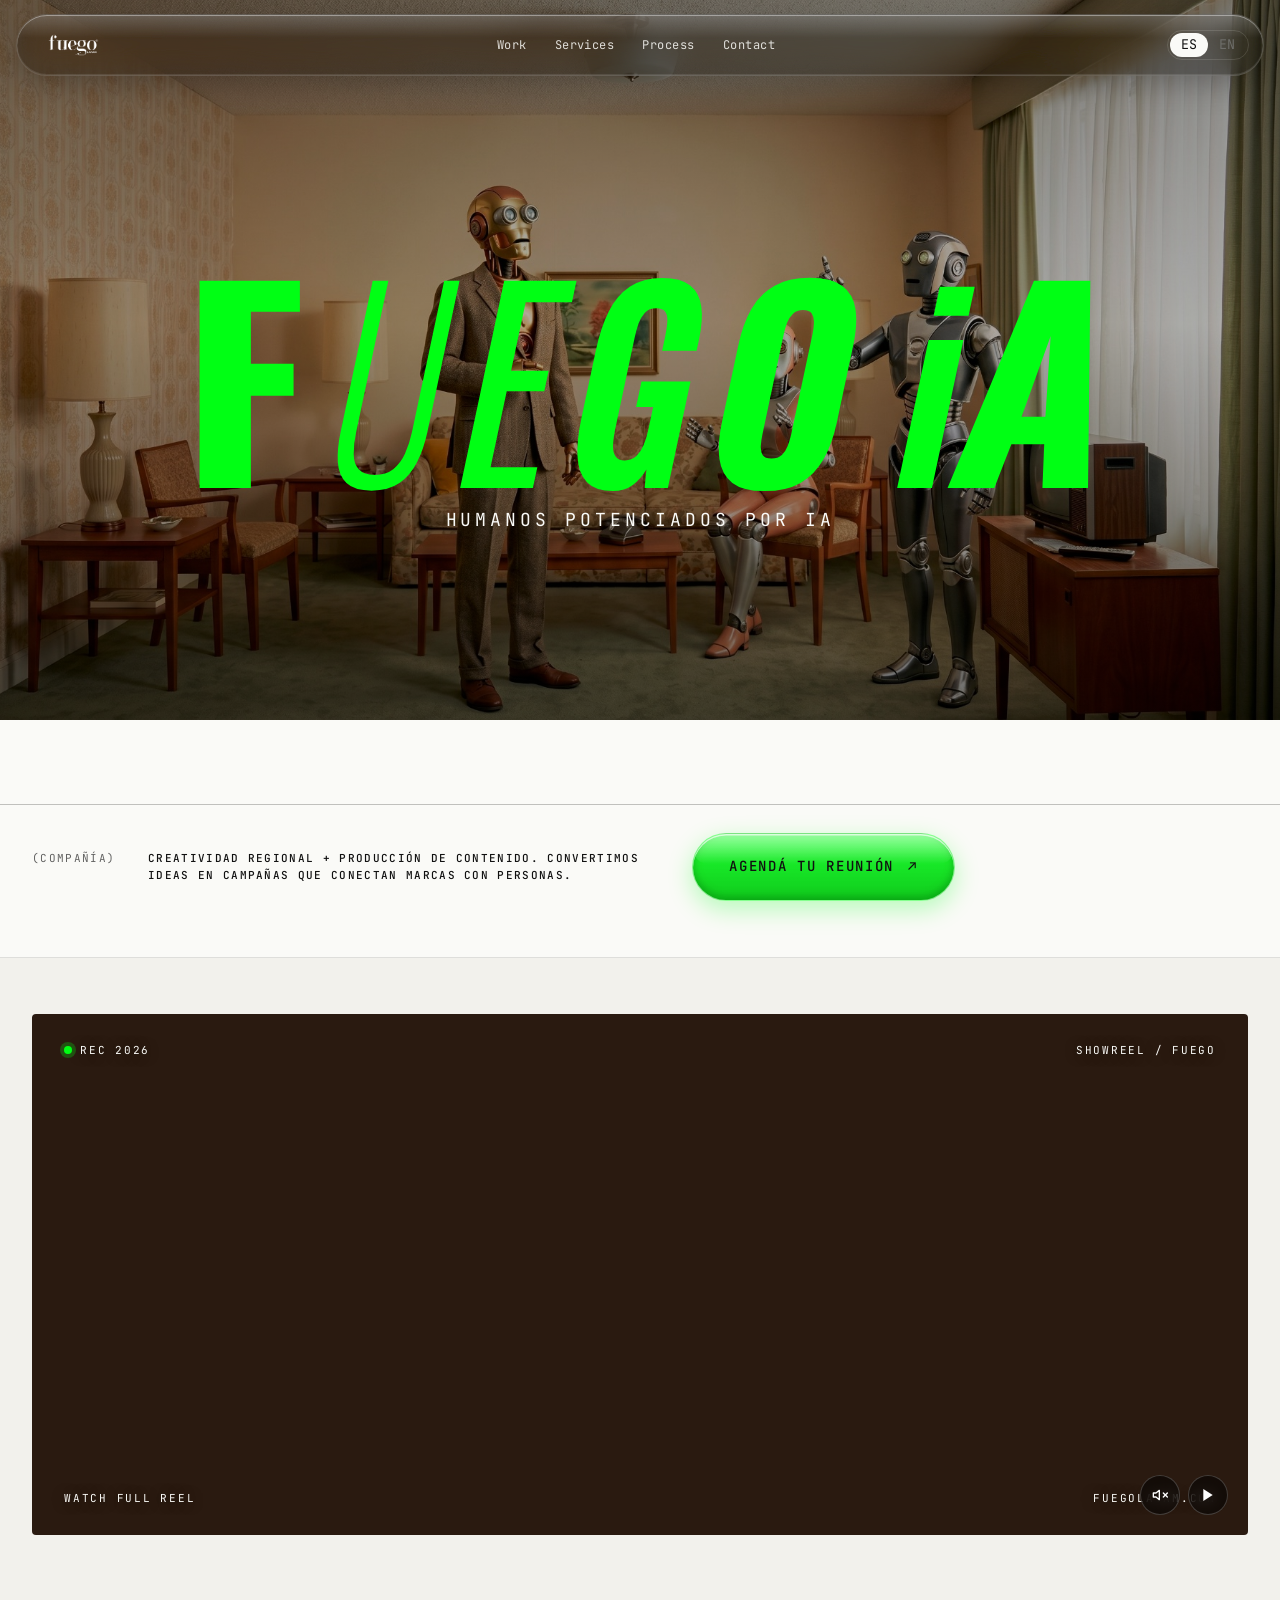
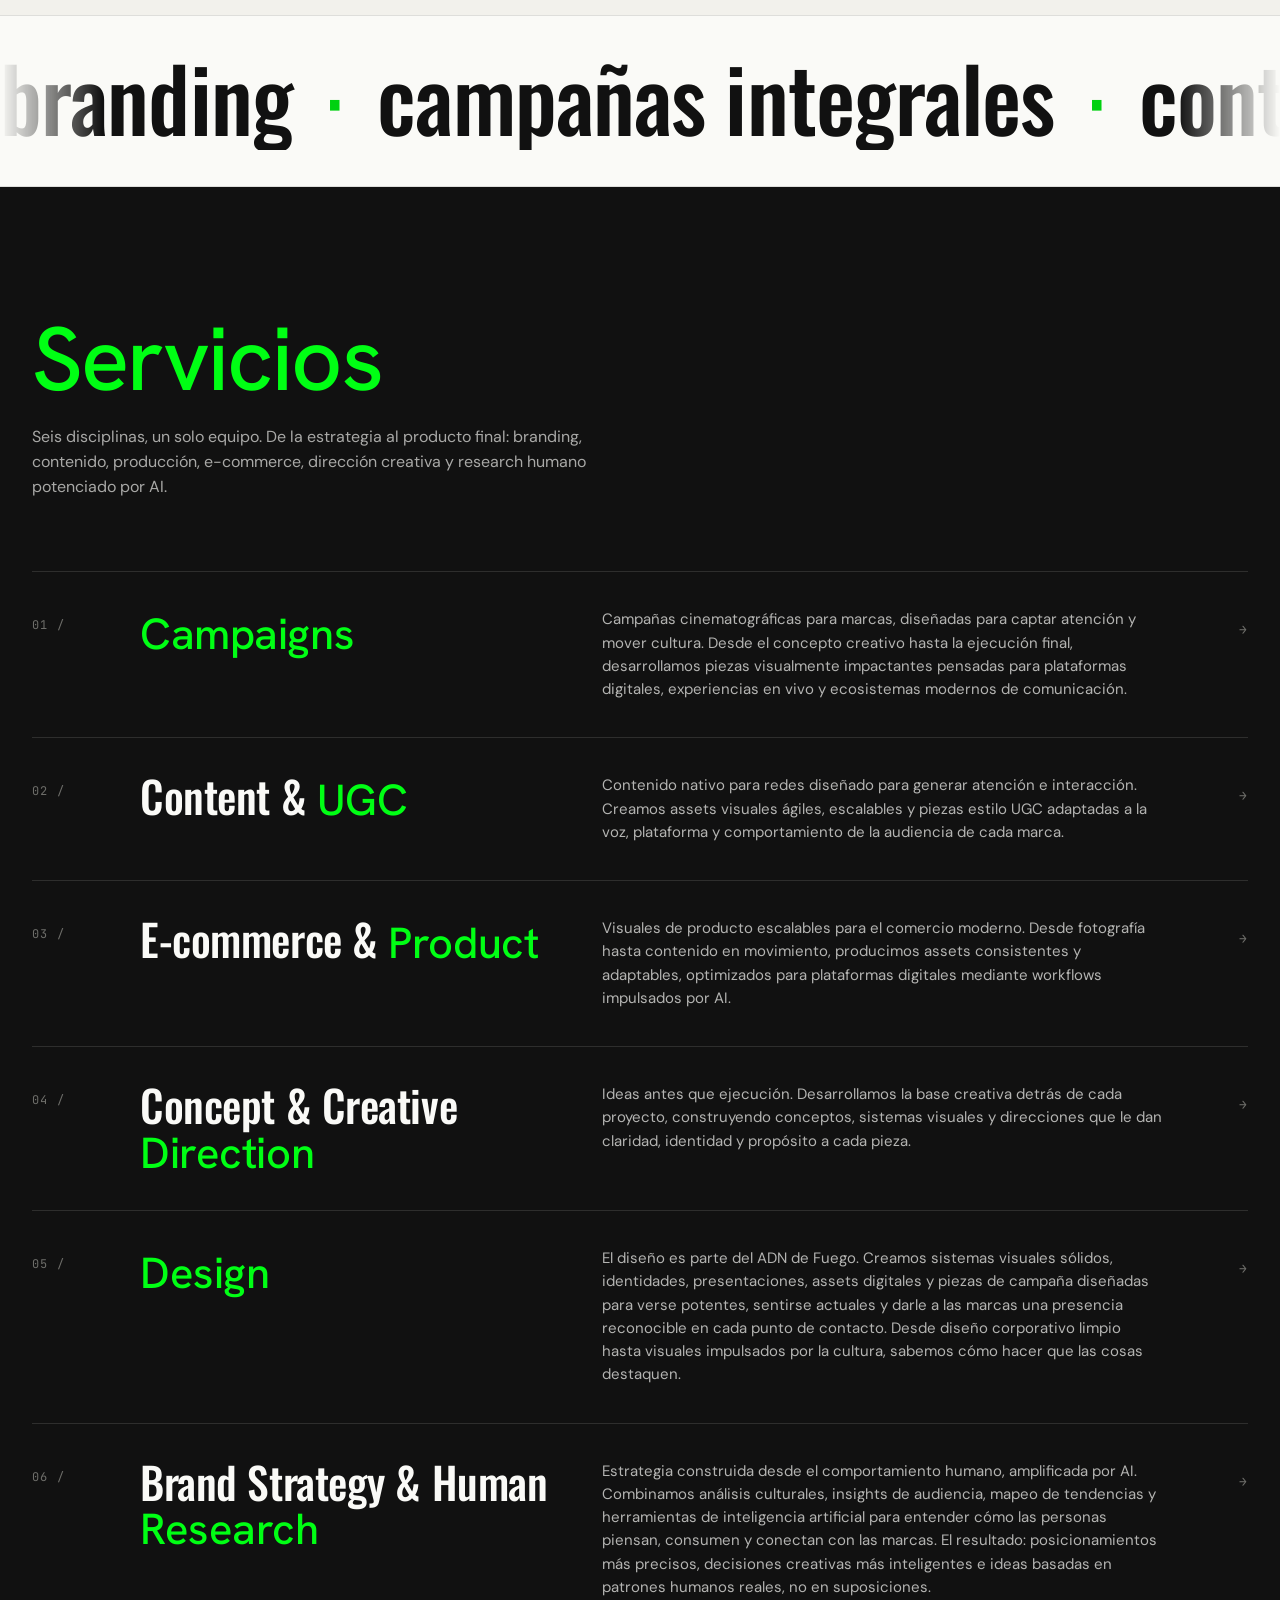
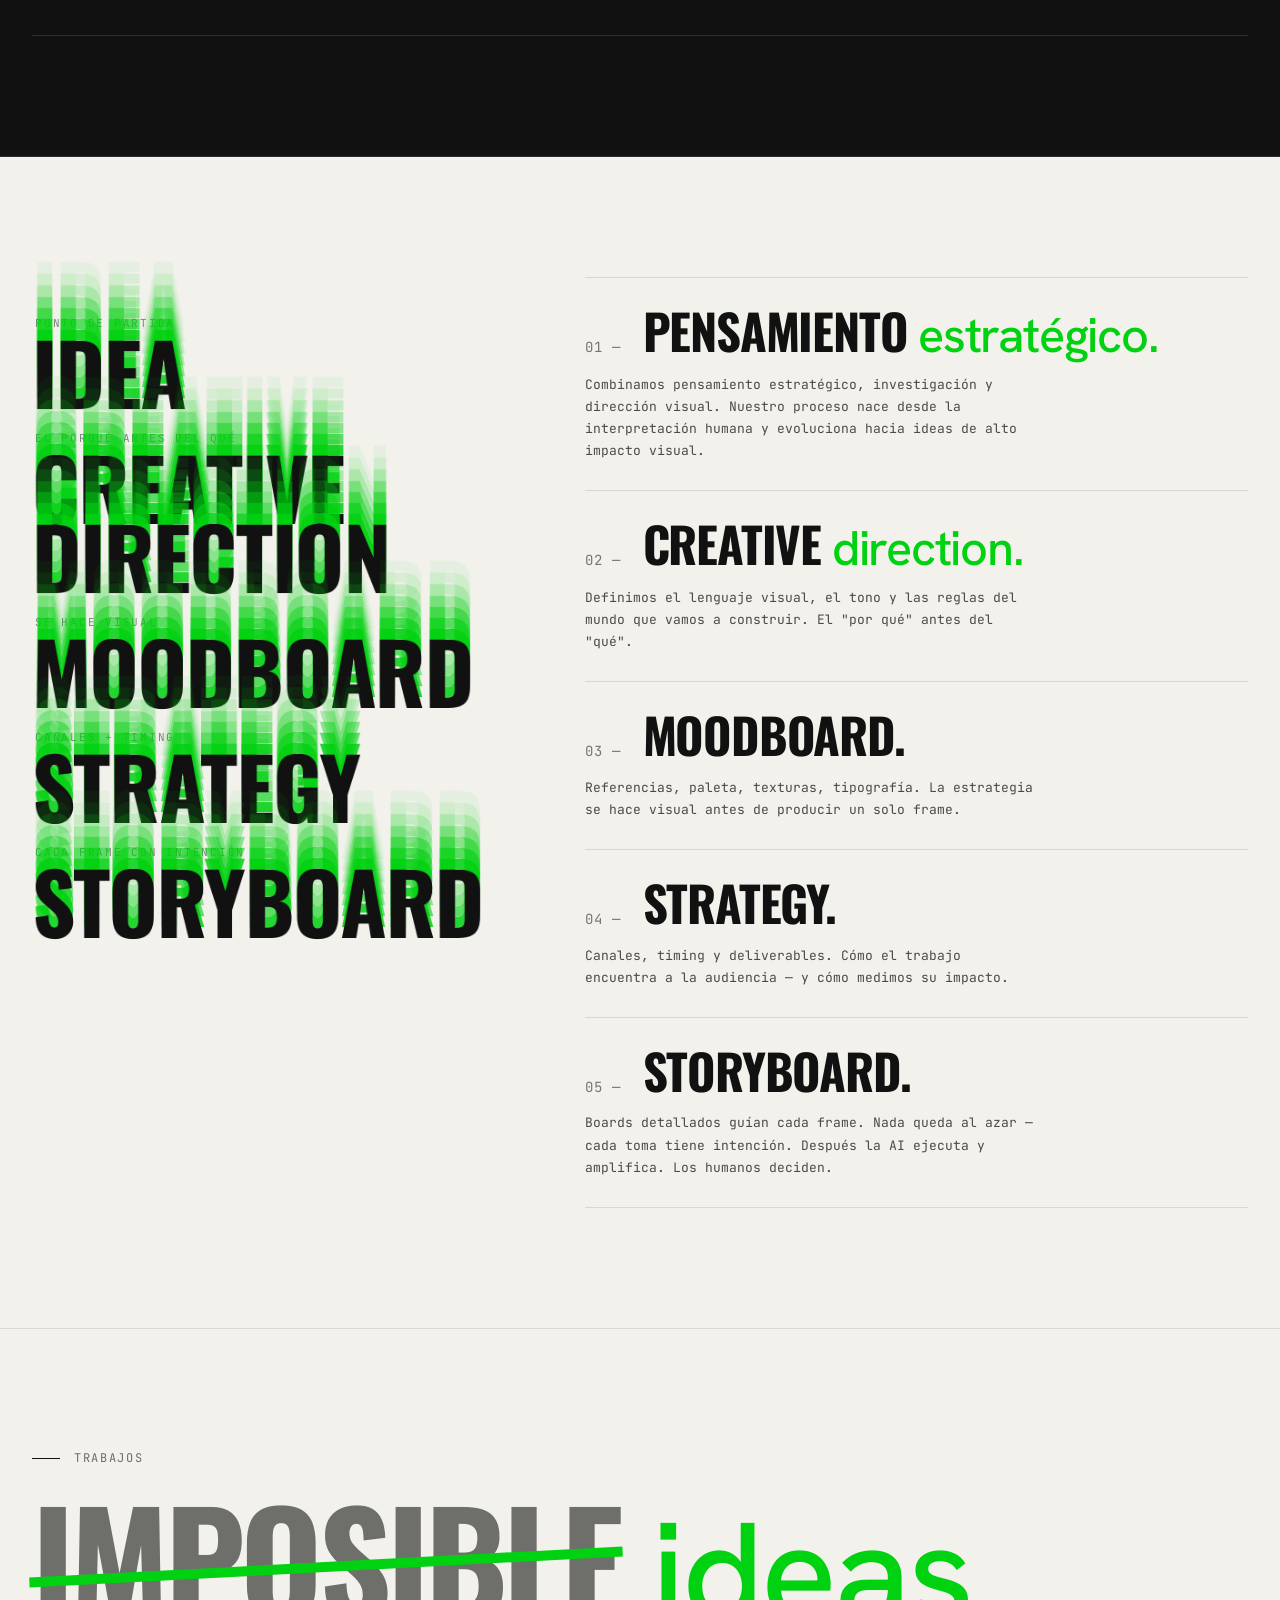
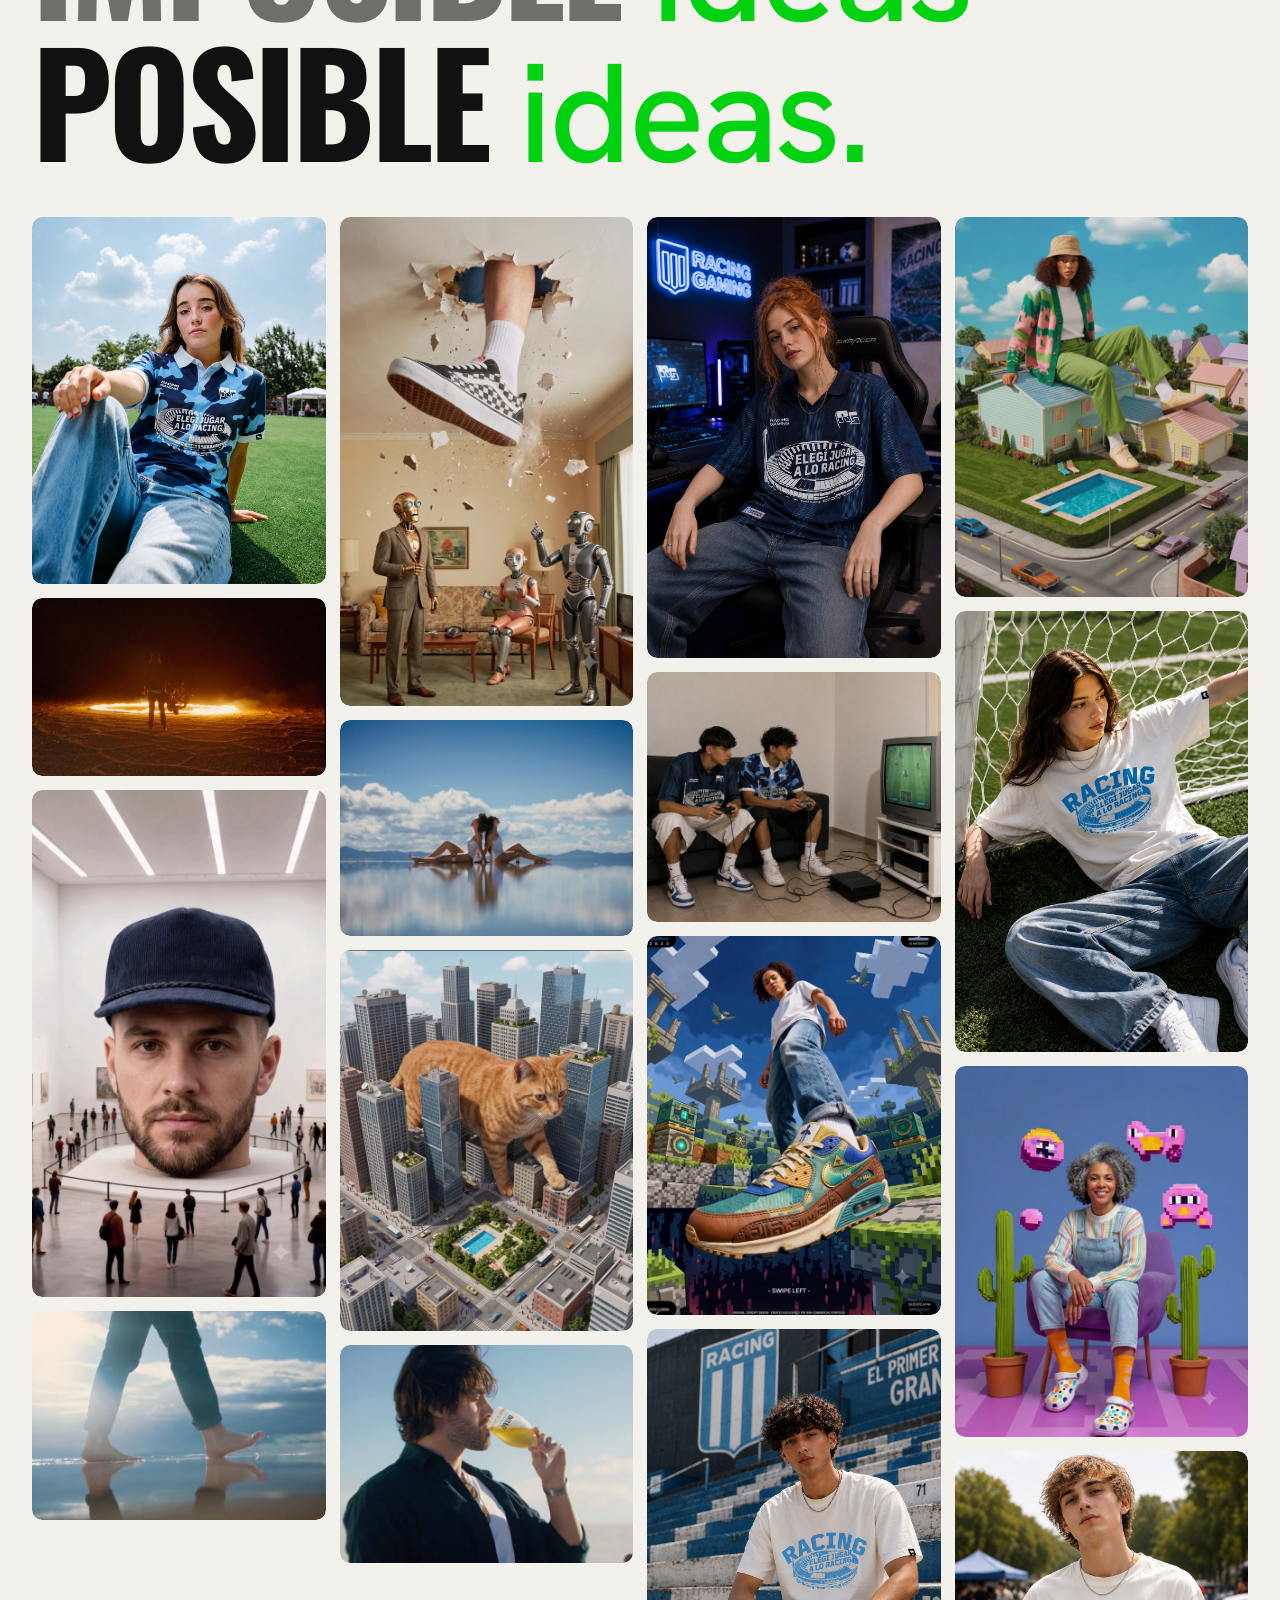
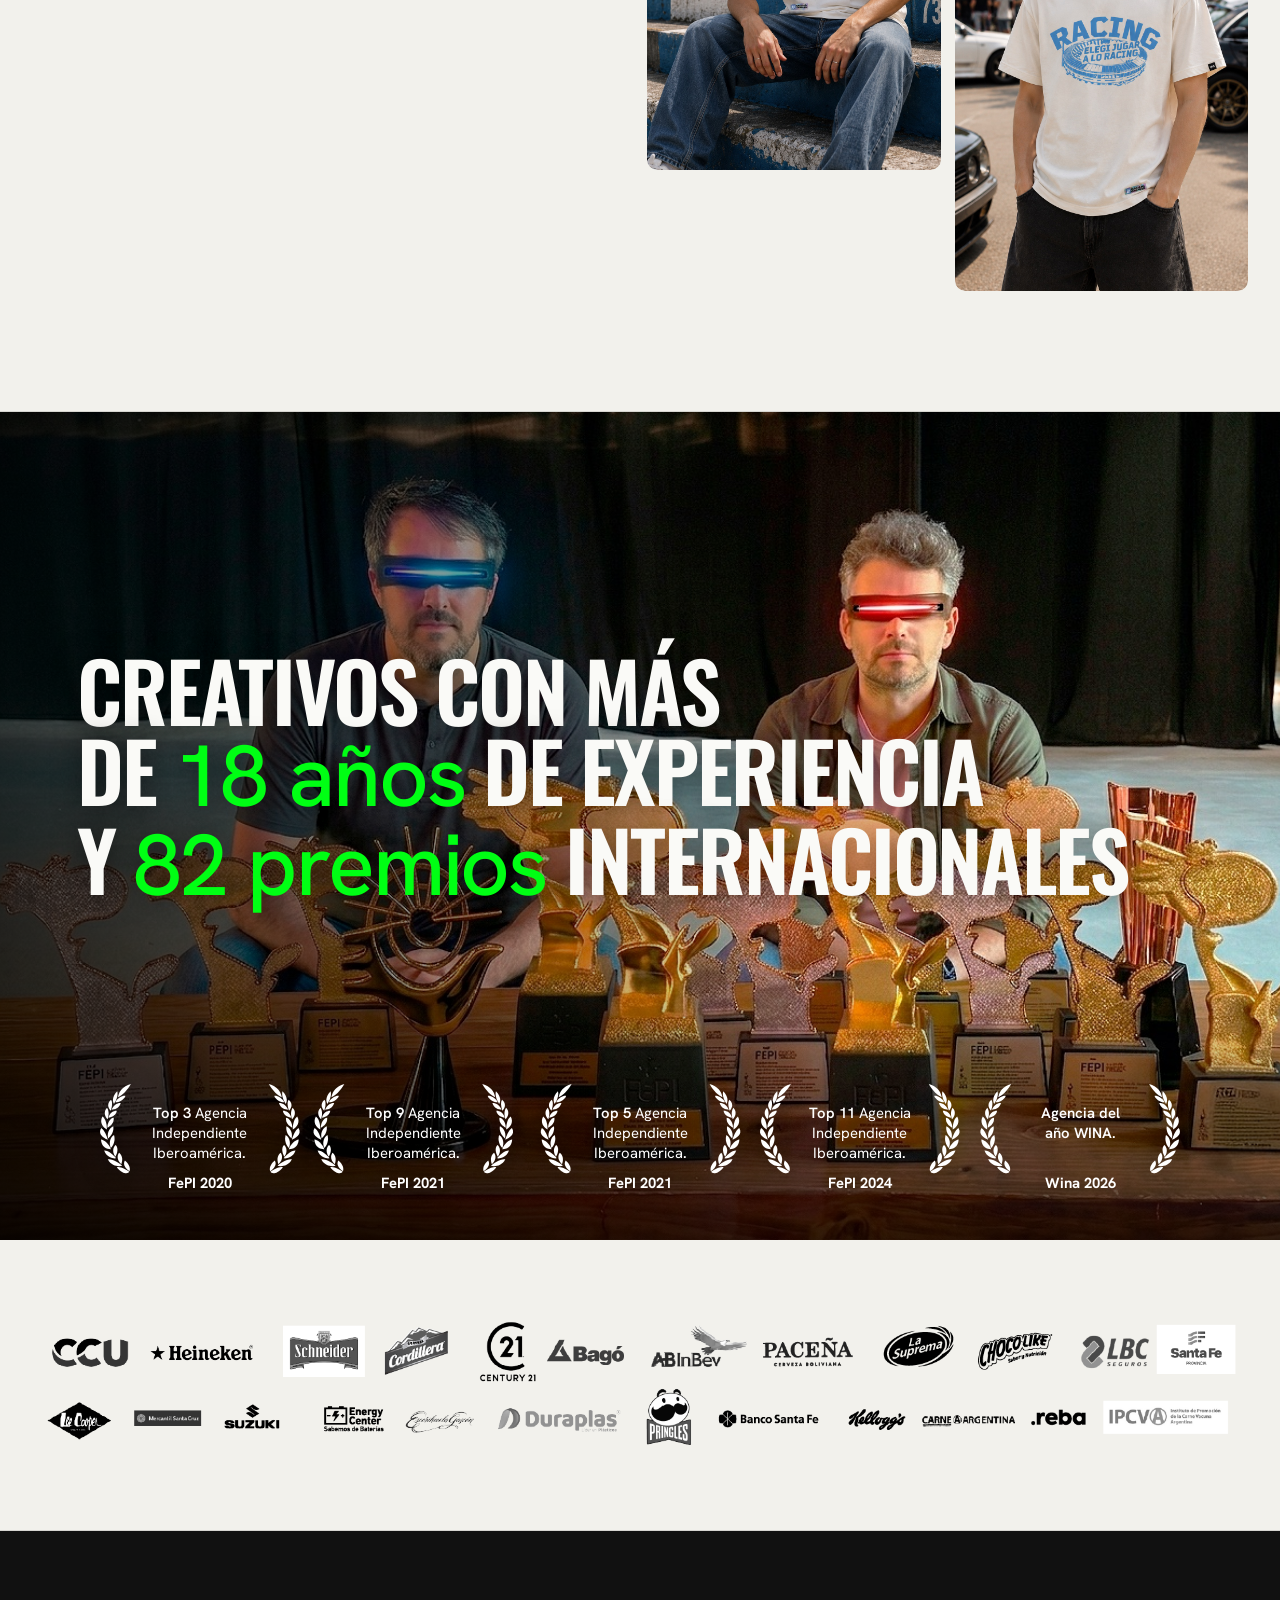
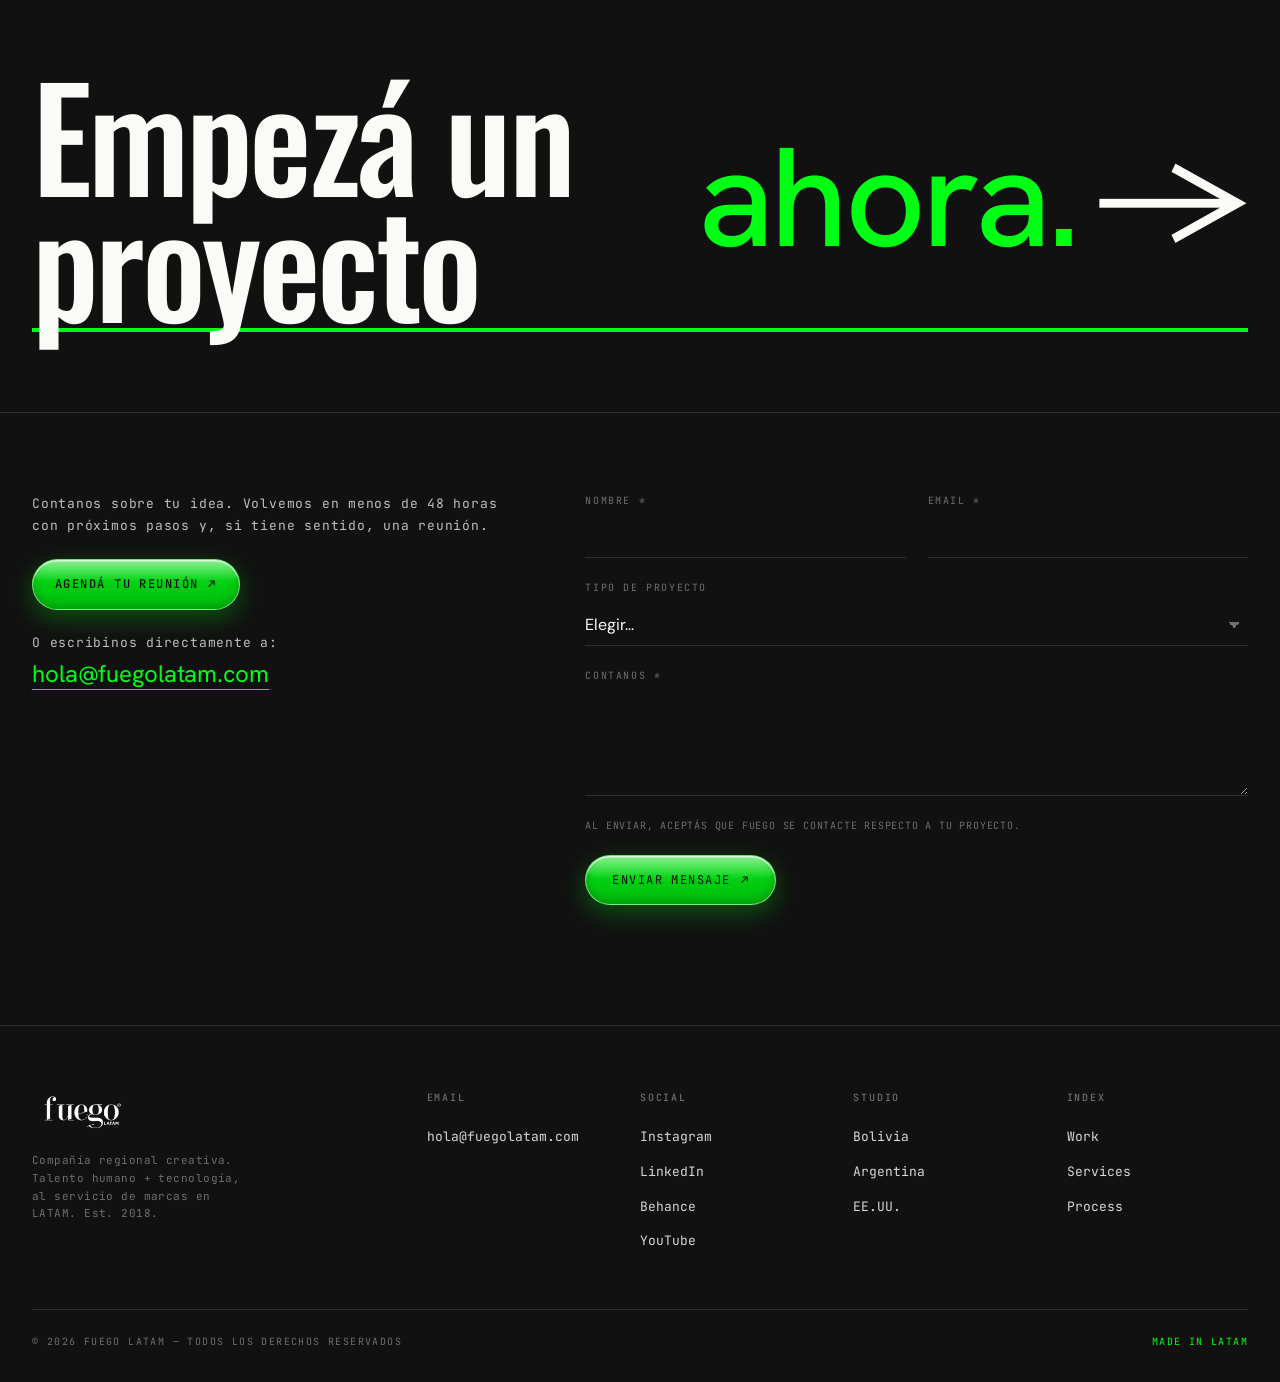
==== index.html @ c587dd18 "Se subio cambios" ====
<!doctype html>
<html lang="es">
<head>
<meta charset="utf-8" />
<meta name="viewport" content="width=device-width, initial-scale=1, viewport-fit=cover" />
<title>Fuego LATAM — Compañía regional creativa</title>
<meta name="description" content="Fuego es una compañía regional que combina talento, estrategia y creatividad con tecnología para construir marcas en LATAM." />

<link rel="preconnect" href="https://fonts.googleapis.com" />
<link rel="preconnect" href="https://fonts.gstatic.com" crossorigin />
<link rel="stylesheet" href="https://fonts.googleapis.com/css2?family=Oswald:wght@300;400;500;600;700&family=DM+Sans:wght@400;500;600;700;800&family=Hanken+Grotesk:ital,wght@0,300;0,400;0,500;0,600;0,700;0,800;1,300;1,400;1,500&family=JetBrains+Mono:wght@400;500&display=swap" />

<style>
/* =====================================================
   Fuego v2 — editorial reinterpretación
   Inspirado en estructura GULA, brand Fuego
   ===================================================== */

:root {
  --green: #00FF14;
  --green-deep: #00D110;
  --black: #0A0A0A;
  --ink: #111111;
  --white: #FAFAF7;
  --paper: #F2F1EC;
  --muted: #6E6E6A;
  --line: rgba(250,250,247,0.12);
  --line-dark: rgba(17,17,17,0.12);

  --display: 'Oswald', 'Arial Narrow', sans-serif;
  --serif: 'Hanken Grotesk', -apple-system, BlinkMacSystemFont, sans-serif;
  --sans: 'DM Sans', -apple-system, BlinkMacSystemFont, sans-serif;
  --mono: 'JetBrains Mono', ui-monospace, monospace;
}

* { box-sizing: border-box; }
html, body { margin: 0; padding: 0; }
body {
  font-family: var(--sans);
  background: var(--ink);
  color: var(--white);
  font-size: 16px;
  line-height: 1.55;
  -webkit-font-smoothing: antialiased;
  text-rendering: optimizeLegibility;
}
img { max-width: 100%; display: block; }
a { color: inherit; text-decoration: none; }
button { font-family: inherit; cursor: pointer; border: 0; background: transparent; color: inherit; }
input, select, textarea { font-family: inherit; font-size: inherit; color: inherit; }

.wrap {
  max-width: 1480px;
  padding: 0 32px;
  margin: 0 auto;
}
@media (max-width: 720px) {
  .wrap { padding: 0 20px; }
}

/* ===================== NAV ===================== */
.topnav {
  position: fixed;
  top: 14px; left: 50%;
  transform: translateX(-50%);
  width: calc(100% - 32px);
  max-width: 1320px;
  z-index: 50;
  border-radius: 999px;
  background: rgba(20,20,20,0.42);
  backdrop-filter: blur(16px) saturate(180%) url(#liquidGlass);
  -webkit-backdrop-filter: blur(16px) saturate(180%);
  border: 1px solid rgba(255,255,255,0.18);
  box-shadow:
    inset 0 1px 0 0 rgba(255,255,255,0.35),
    inset 0 -1px 1px 0 rgba(255,255,255,0.08),
    inset 0 0 0 1px rgba(255,255,255,0.04),
    0 8px 30px rgba(0,0,0,0.25);
  overflow: hidden;
}
.topnav::before {
  content: '';
  position: absolute;
  inset: 0;
  border-radius: inherit;
  background: linear-gradient(180deg, rgba(255,255,255,0.22) 0%, rgba(255,255,255,0) 38%);
  pointer-events: none;
  z-index: 1;
}
.topnav > * { position: relative; z-index: 2; }
.topnav-inner {
  display: grid;
  grid-template-columns: auto 1fr auto;
  align-items: center;
  gap: 32px;
  height: 60px;
  padding: 0 14px 0 24px;
}
.brand {
  display: flex; align-items: center;
}
.brand-logo {
  height: 28px;
  width: auto;
  display: block;
}
.brand-logo-lg {
  height: 44px;
}
.brand sup {
  font-family: var(--mono);
  font-style: normal;
  font-size: 10px;
  color: var(--green);
  letter-spacing: 0.1em;
}
.brand .loc {
  font-family: var(--mono);
  font-style: normal;
  font-size: 10px;
  letter-spacing: 0.18em;
  color: var(--muted);
  text-transform: uppercase;
  border-left: 1px solid var(--line);
  margin-left: 8px;
  padding-left: 12px;
}

.nav-mid {
  display: flex; gap: 28px;
  justify-content: center;
  font-family: var(--mono);
  font-size: 12px;
  letter-spacing: 0.04em;
}
.nav-mid a {
  position: relative;
  padding: 6px 0;
  color: var(--white);
  opacity: 0.85;
  transition: opacity .2s, color .2s;
}
.nav-mid a:hover { opacity: 1; color: var(--green); }
.nav-mid a::before {
  content: '';
  position: absolute; left: -10px; top: 50%;
  width: 4px; height: 4px;
  border-radius: 50%;
  background: var(--muted);
  transform: translateY(-50%);
  opacity: 0;
  transition: opacity .2s;
}
.nav-mid a:hover::before { opacity: 1; background: var(--green); }

.nav-end {
  display: flex; align-items: center; gap: 14px;
}
.lang {
  display: inline-flex;
  font-family: var(--mono);
  font-size: 10px;
  letter-spacing: 0.08em;
  border: 1px solid var(--line);
  border-radius: 999px;
  padding: 2px;
  flex-shrink: 0;
}
.lang button {
  padding: 5px 11px;
  border-radius: 999px;
  color: var(--muted);
  transition: all .2s;
  white-space: nowrap;
  line-height: 1;
}
.lang button.on {
  background: var(--white);
  color: var(--ink);
}

@media (max-width: 900px) {
  .nav-mid { display: none; }
  .topnav-inner { grid-template-columns: 1fr auto; }
}

/* ===================== KINETIC INTRO BANNER ===================== */
.kinetic {
  position: relative;
  background-color: #0A0A0A;
  min-height: 80vh;
  display: flex;
  align-items: center;
  justify-content: center;
  overflow: hidden;
  padding: 120px 16px 36px;
}
.kinetic-bg {
  position: absolute;
  inset: 0;
  width: 100%; height: 100%;
  object-fit: cover;
  object-position: center 38%;
  z-index: 0;
}
.kinetic::before {
  content: '';
  position: absolute;
  inset: 0;
  background: linear-gradient(180deg, rgba(0,0,0,0.45) 0%, rgba(0,0,0,0.30) 45%, rgba(0,0,0,0.55) 100%);
  pointer-events: none;
  z-index: 1;
}
.kinetic-stack { position: relative; z-index: 2; }
.kinetic-word {
  display: flex;
  align-items: center;
  justify-content: center;
  gap: 0.01em;
}
.kinetic-stack {
  display: flex;
  flex-direction: column;
  align-items: center;
  gap: 18px;
}
.kinetic-sub {
  margin: 0;
  font-family: var(--mono);
  font-size: clamp(13px, 1.5vw, 18px);
  letter-spacing: 0.22em;
  text-transform: uppercase;
  color: var(--white);
  text-align: center;
}
.kinetic-word {
  align-items: baseline;
  gap: 0;
}
.kinetic-word span {
  display: inline-block;
  position: relative;
  font-family: var(--display);
  font-weight: 700;
  font-size: clamp(80px, 20vw, 320px);
  line-height: 0.8;
  color: var(--green);
  transform-origin: center bottom;
  animation: kbob 2.6s ease-in-out infinite;
}
.kinetic-word span.sp { width: 0.16em; animation: none; }
.kinetic-word span:not(.sp) {
  cursor: default;
  transition: color .2s ease;
}
.kinetic-word span:not(.sp):hover {
  color: var(--white);
  animation: kpop .55s ease;
}
@keyframes kpop {
  0%   { top: 0; }
  30%  { top: -0.16em; }
  55%  { top: 0.06em; }
  78%  { top: -0.04em; }
  100% { top: 0; }
}
@keyframes kbob {
  0%, 100% { top: 0.05em; }
  50%      { top: -0.05em; }
}
.kinetic-word span:nth-child(1) { animation-delay: 0s; }
.kinetic-word span:nth-child(2) { animation-delay: -0.22s; }
.kinetic-word span:nth-child(3) { animation-delay: -0.44s; }
.kinetic-word span:nth-child(4) { animation-delay: -0.66s; }
.kinetic-word span:nth-child(5) { animation-delay: -0.88s; }
.kinetic-word span:nth-child(7) { animation-delay: -1.10s; }
.kinetic-word span:nth-child(8) { animation-delay: -1.32s; }
/* Mixed weights / widths / slants — F U E G O _ i A */
.kinetic-word span:nth-child(1) { font-weight: 700; transform: scaleX(1.12); margin-right: 0.02em; }   /* F — fat, wide */
.kinetic-word span:nth-child(2) { font-weight: 300; transform: skewX(-12deg) scaleX(0.82); }            /* U — thin, condensed italic */
.kinetic-word span:nth-child(3) { font-weight: 400; transform: skewX(-12deg) scaleX(0.9); }             /* E — light italic */
.kinetic-word span:nth-child(4) { font-weight: 600; transform: skewX(-12deg) scaleX(0.84); }            /* G — medium condensed italic */
.kinetic-word span:nth-child(5) { font-weight: 700; transform: skewX(-12deg) scaleX(0.92); }            /* O — bold italic */
.kinetic-word span:nth-child(7) { font-weight: 600; transform: skewX(-12deg) scaleX(0.9); }             /* i — italic */
.kinetic-word span:nth-child(8) { font-weight: 700; transform: skewX(-12deg) scaleX(1.08); }            /* A — fat italic, wide */
@media (prefers-reduced-motion: reduce) {
  .kinetic-word span { animation: none; top: 0; }
}

/* ===================== HERO ===================== */
.hero {
  position: relative;
  background: var(--white);
  color: var(--ink);
  padding: 20px 0 56px;
  border-bottom: 1px solid var(--line-dark);
  overflow: hidden;
}





.hero .wrap { position: relative; z-index: 2; }
.hero-top {
  position: relative; z-index: 2;
}
.hero-meta {
  font-family: var(--mono);
  font-size: 11px;
  letter-spacing: 0.14em;
  text-transform: uppercase;
  color: var(--ink);
  display: flex;
  align-items: center;
  gap: 14px;
  margin-bottom: 24px;
}
.hero-meta .pill {
  border: 1px solid rgba(17,17,17,0.45);
  padding: 4px 12px;
  border-radius: 999px;
}
.hero-meta .live {
  display: inline-flex; align-items: center; gap: 6px;
  color: var(--ink);
  font-weight: 500;
}
.hero-meta .live::before {
  content: ''; width: 6px; height: 6px; border-radius: 50%;
  background: var(--ink);
  animation: pulse 1.6s ease-in-out infinite;
}
@keyframes pulse { 0%,100%{opacity:1} 50%{opacity:.3} }

h1.hero-title {
  font-family: var(--display);
  font-weight: 700;
  font-size: clamp(56px, 9vw, 168px);
  line-height: 0.82;
  letter-spacing: -0.04em;
  margin: 0;
  text-transform: none;
  color: var(--ink);
  max-width: 22ch;
}
h1.hero-title .row {
  display: block;
}
h1.hero-title em {
  font-family: var(--serif);
  font-style: normal;
  font-weight: 500;
  color: var(--green-deep);
  text-transform: lowercase;
  letter-spacing: -0.035em;
  font-size: 1.08em;
  line-height: 0.82;
  display: inline-block;
  vertical-align: baseline;
  margin: 0;
  transform: translateY(0.04em);
}
h1.hero-title .dot {
  color: var(--white);
  font-family: var(--serif);
  font-style: normal;
  font-weight: 500;
}

/* (star removed) */

.hero-bottom {
  position: relative;
  z-index: 2;
  display: grid;
  grid-template-columns: 1.2fr 1fr auto;
  gap: 32px;
  align-items: center;
  margin-top: 64px;
  padding-top: 28px;
  border-top: 1px solid rgba(17,17,17,0.25);
}
.hero-line {
  font-family: var(--mono);
  font-size: 11px;
  letter-spacing: 0.12em;
  text-transform: uppercase;
  color: var(--ink);
  display: grid;
  grid-template-columns: 100px 1fr;
  gap: 16px;
  align-items: start;
}
.hero-line span:first-child {
  opacity: 0.65;
}
.hero-line strong {
  font-weight: 500;
  line-height: 1.5;
}
.hero-cta {
  position: relative;
  overflow: hidden;
  display: inline-flex; align-items: center; gap: 14px;
  font-family: var(--mono);
  font-size: 14px;
  letter-spacing: 0.12em;
  text-transform: uppercase;
  padding: 22px 36px;
  border: 1px solid rgba(255,255,255,0.45);
  border-radius: 999px;
  background: linear-gradient(180deg, rgba(0,255,20,0.88) 0%, rgba(0,200,14,0.94) 100%);
  backdrop-filter: blur(8px) saturate(160%) url(#liquidGlass);
  -webkit-backdrop-filter: blur(8px) saturate(160%);
  color: var(--ink);
  box-shadow:
    inset 0 1.5px 0 rgba(255,255,255,0.65),
    inset 0 -3px 8px rgba(0,110,8,0.45),
    0 8px 24px rgba(0,255,20,0.28);
  transition: all .25s;
  white-space: nowrap;
  font-weight: 500;
}
.hero-cta::before {
  content: '';
  position: absolute;
  left: 0; right: 0; top: 0; height: 46%;
  border-radius: inherit;
  background: linear-gradient(180deg, rgba(255,255,255,0.55) 0%, rgba(255,255,255,0) 100%);
  pointer-events: none;
  z-index: 1;
}
.hero-cta > * { position: relative; z-index: 2; }
.hero-cta:hover { transform: translateY(-2px); box-shadow: inset 0 1.5px 0 rgba(255,255,255,0.75), inset 0 -3px 8px rgba(0,110,8,0.5), 0 12px 30px rgba(0,255,20,0.4); }
.hero-cta .arr { transition: transform .2s; }
.hero-cta:hover .arr { transform: translate(3px,-3px); }
.hero-actions { display: flex; gap: 14px; flex-wrap: wrap; }
.hero-cta-ghost {
  background: transparent !important;
  color: var(--ink) !important;
  border-color: var(--ink) !important;
}
.hero-cta-ghost:hover {
  background: var(--ink) !important;
  color: var(--white) !important;
}
.meet-cta {
  position: relative;
  overflow: hidden;
  display: inline-flex; align-items: center; gap: 10px;
  background: linear-gradient(180deg, rgba(0,255,20,0.88) 0%, rgba(0,200,14,0.94) 100%);
  backdrop-filter: blur(8px) saturate(160%) url(#liquidGlass);
  -webkit-backdrop-filter: blur(8px) saturate(160%);
  border: 1px solid rgba(255,255,255,0.45);
  box-shadow:
    inset 0 1.5px 0 rgba(255,255,255,0.65),
    inset 0 -3px 8px rgba(0,110,8,0.45),
    0 8px 24px rgba(0,255,20,0.28);
  color: var(--ink);
  font-family: var(--mono);
  font-size: 12px;
  letter-spacing: 0.12em;
  text-transform: uppercase;
  padding: 14px 22px;
  border-radius: 999px;
  transition: all .25s;
  font-weight: 500;
}
.meet-cta::before {
  content: '';
  position: absolute;
  left: 0; right: 0; top: 0; height: 46%;
  border-radius: inherit;
  background: linear-gradient(180deg, rgba(255,255,255,0.55) 0%, rgba(255,255,255,0) 100%);
  pointer-events: none;
  z-index: 1;
}
.meet-cta > * { position: relative; z-index: 2; }
.meet-cta:hover { transform: translateY(-2px); box-shadow: inset 0 1.5px 0 rgba(255,255,255,0.75), inset 0 -3px 8px rgba(0,110,8,0.5), 0 12px 30px rgba(0,255,20,0.4); }
.meet-cta .arr { transition: transform .2s; }
.meet-cta:hover .arr { transform: translate(3px,-3px); }

@media (max-width: 980px) {
  .hero { padding-top: 16px; min-height: 0; }
  h1.hero-title { font-size: clamp(60px, 14vw, 130px); max-width: 100%; }
  .hero-bottom { grid-template-columns: 1fr; gap: 24px; }
}

/* ===================== SHOWREEL ===================== */
.showreel-wrap {
  background: var(--paper);
  padding: 56px 32px 80px;
}
.showreel {
  position: relative;
  width: 100%;
  max-width: 1480px;
  margin: 0 auto;
  aspect-ratio: 21 / 9;
  overflow: hidden;
  background: #2a1a10;
  border-radius: 4px;
  isolation: isolate;
}
.showreel .reel-video {
  position: absolute; inset: 0;
  width: 100%; height: 100%;
  object-fit: cover;
}
.reel-controls {
  position: absolute;
  bottom: 20px; right: 20px;
  z-index: 10;
  display: flex; gap: 8px;
}
.reel-btn {
  background: rgba(0,0,0,0.55);
  border: 1px solid rgba(255,255,255,0.2);
  color: #fff;
  width: 40px; height: 40px;
  border-radius: 50%;
  cursor: pointer;
  display: flex; align-items: center; justify-content: center;
  transition: background .2s, opacity .2s;
  backdrop-filter: blur(8px);
}
.reel-btn:hover { background: rgba(0,0,0,0.8); }
.reel-btn svg { width: 16px; height: 16px; }
.reel-clickarea {
  position: absolute; inset: 0;
  z-index: 5;
  cursor: pointer;
}
.showreel .reel-overlay {
  position: absolute; inset: 0;
  display: flex; flex-direction: column;
  justify-content: space-between;
  padding: 28px 32px;
  font-family: var(--mono);
  font-size: 11px;
  letter-spacing: 0.16em;
  text-transform: uppercase;
  color: var(--white);
  text-shadow: 0 1px 12px rgba(0,0,0,0.5);
  pointer-events: none;
}
.showreel .reel-row {
  display: flex; justify-content: space-between; align-items: center;
}
.showreel .rec {
  display: inline-flex; align-items: center; gap: 8px;
}
.showreel .rec::before {
  content: ''; width: 8px; height: 8px; border-radius: 50%;
  background: var(--green);
  box-shadow: 0 0 0 4px rgba(0,255,20,0.25);
  animation: pulse 1.6s ease-in-out infinite;
}

@media (max-width: 720px) {
  .showreel-wrap { padding: 32px 16px 48px; }
  .showreel { aspect-ratio: 4 / 5; border-radius: 2px; }
  .showreel .reel-overlay { padding: 18px 20px; font-size: 9px; }
}
/* ===================== AI WORK ===================== */
.aiwork {
  background: var(--white);
  color: var(--ink);
  padding: 120px 0 100px;
  border-bottom: 1px solid var(--line-dark);
}
.aiwork-head {
  text-align: center;
  margin-bottom: 64px;
}
.aiwork-eyebrow { display: none; }
.aiwork-title {
  font-family: var(--display);
  font-weight: 700;
  font-size: clamp(48px, 7.5vw, 132px);
  line-height: 0.92;
  letter-spacing: -0.03em;
  text-transform: uppercase;
  margin: 0 auto 36px;
  max-width: 14ch;
}
.aiwork-title em {
  font-family: var(--serif);
  font-style: normal;
  font-weight: 500;
  color: var(--green);
  text-transform: lowercase;
  letter-spacing: -0.025em;
}
.aiwork-tags {
  display: inline-flex;
  gap: 8px;
  flex-wrap: wrap;
  justify-content: center;
  margin-bottom: 28px;
}
.aiwork-tag {
  font-family: var(--mono);
  font-size: 11px;
  letter-spacing: 0.14em;
  text-transform: uppercase;
  padding: 9px 18px;
  border-radius: 999px;
  border: 1px solid var(--line-dark);
  background: transparent;
  color: var(--ink);
  opacity: 0.8;
  transition: all .2s;
}
.aiwork-tag:hover { opacity: 1; border-color: rgba(17,17,17,0.5); }
.aiwork-tag.is-on {
  background: var(--green);
  color: var(--ink);
  border-color: var(--green);
  opacity: 1;
}
.aiwork-sub {
  font-family: var(--sans);
  font-size: 16px;
  color: rgba(17,17,17,0.65);
  margin: 0;
}
.aiwork-grid {
  display: flex;
  gap: 18px;
  width: max-content;
  padding: 0 32px;
  align-items: center;
  animation: aiworkScroll 100s linear infinite;
}
.aiwork-grid-wrap {
  width: 100%;
  overflow: hidden;
  position: relative;
  mask-image: linear-gradient(90deg, transparent, #000 4%, #000 96%, transparent);
}
.aiwork-grid-wrap:hover .aiwork-grid { animation-play-state: paused; }
@keyframes aiworkScroll {
  from { transform: translateX(0); }
  to   { transform: translateX(-50%); }
}
.aiwork-card {
  position: relative;
  height: clamp(440px, 64vh, 820px);
  aspect-ratio: 9 / 16;
  width: auto;
  border-radius: 18px;
  overflow: hidden;
  background: #e5e3dd;
  cursor: pointer;
  border: 1px solid var(--line-dark);
  transition: transform .3s ease, border-color .25s;
  flex-shrink: 0;
}
.aiwork-card:hover { transform: translateY(-3px); border-color: rgba(0,255,20,0.5); }
.aiwork-card.is-hidden { display: none; }
.aiwork-card img {
  width: 100%; height: 100%;
  object-fit: cover;
  transition: transform .6s ease, opacity .3s;
}
.aiwork-card:hover img { transform: scale(1.04); opacity: 0.8; }
.aiwork-card .play-btn {
  position: absolute;
  inset: 0;
  display: grid; place-items: center;
  pointer-events: none;
}
.aiwork-card .play-btn svg { width: 64px; height: 64px; }
.aiwork-card .label {
  position: absolute;
  left: 12px; bottom: 12px; right: 12px;
  font-family: var(--mono);
  font-size: 11px;
  letter-spacing: 0.06em;
  color: var(--white);
  text-transform: uppercase;
  text-shadow: 0 1px 12px rgba(0,0,0,0.7);
  pointer-events: none;
  display: flex;
  justify-content: space-between;
  align-items: end;
}
.aiwork-card .label .idx { color: var(--green); }
.aiwork-card.is-playing img,
.aiwork-card.is-playing .play-btn,
.aiwork-card.is-playing .label { display: none; }
.aiwork-card iframe {
  position: absolute; inset: 0;
  width: 100%; height: 100%;
  border: 0;
}
.aiwork-cta-row {
  margin-top: 56px;
  display: flex;
  justify-content: center;
}
.aiwork-cta {
  display: inline-flex; align-items: center; gap: 12px;
  background: transparent;
  border: 1px solid rgba(17,17,17,0.35);
  color: var(--ink);
  font-family: var(--mono);
  font-size: 12px;
  letter-spacing: 0.14em;
  text-transform: uppercase;
  padding: 16px 28px;
  border-radius: 999px;
  transition: all .25s;
  font-weight: 500;
  cursor: pointer;
}
.aiwork-cta:hover {
  background: var(--green);
  color: var(--ink);
  border-color: var(--green);
}
.aiwork-cta .arr { transition: transform .2s; }
.aiwork-cta:hover .arr { transform: translate(3px,-3px); }
.aiwork-cta.is-hidden { display: none; }
@media (max-width: 820px) {
  .aiwork { padding: 72px 0 64px; }
  .aiwork-head { margin-bottom: 40px; }
}

/* ===================== MARQUEE ===================== */
.featured {
  background: var(--white);
  color: var(--ink);
  border-top: 1px solid var(--line-dark);
  border-bottom: 1px solid var(--line-dark);
  padding: 36px 0;
  overflow: hidden;
}
.featured-eyebrow {
  font-family: var(--mono);
  font-size: 10px;
  letter-spacing: 0.2em;
  text-transform: uppercase;
  color: var(--muted);
  margin-bottom: 14px;
  display: flex; align-items: center; gap: 10px;
}
.featured-eyebrow::before {
  content: ''; width: 28px; height: 1px; background: var(--muted);
}
.marquee {
  display: flex;
  white-space: nowrap;
  gap: 0;
  mask-image: linear-gradient(90deg, transparent, #000 8%, #000 92%, transparent);
}
.marquee-track {
  display: flex;
  animation: marqueeMove 32s linear infinite;
  gap: 48px;
  padding-right: 48px;
}
.marquee span {
  font-family: var(--display);
  font-size: clamp(40px, 7vw, 88px);
  font-weight: 500;
  letter-spacing: -0.01em;
  line-height: 1;
  color: var(--ink);
  text-transform: none;
}
.marquee span em {
  font-family: var(--serif);
  font-style: normal;
  font-weight: 500;
  color: var(--green-deep);
  margin: 0 8px;
  text-transform: lowercase;
}
@keyframes marqueeMove {
  from { transform: translateX(0); }
  to { transform: translateX(-50%); }
}

/* ===================== SECTION HEAD ===================== */
.section {
  padding: 120px 0;
  border-bottom: 1px solid var(--line);
}
.sec-head {
  display: block;
  align-items: start;
  margin-bottom: 72px;
}
.sec-num {
  font-family: var(--mono);
  font-size: 11px;
  letter-spacing: 0.18em;
  text-transform: uppercase;
  color: var(--muted);
}
.sec-num strong {
  color: var(--green);
  font-weight: 500;
}
h2.sec-title {
  margin: 0;
  font-family: var(--display);
  font-weight: 500;
  font-size: clamp(48px, 7vw, 112px);
  line-height: 0.95;
  letter-spacing: -0.02em;
  max-width: 14ch;
}
h2.sec-title em {
  font-family: var(--serif);
  font-style: normal;
  font-weight: 500;
  color: var(--green);
}
.sec-sub {
  font-family: var(--sans);
  font-size: 16px;
  color: rgba(250,250,247,0.65);
  max-width: 56ch;
  margin-top: 24px;
  line-height: 1.55;
}
@media (max-width: 820px) {
  .section { padding: 80px 0; }
  .sec-head { grid-template-columns: 1fr; gap: 18px; margin-bottom: 48px; }
}

/* ===================== MANIFESTO ===================== */
.manifesto-text {
  font-family: var(--serif);
  font-weight: 400;
  font-size: clamp(32px, 4.4vw, 68px);
  line-height: 1.12;
  letter-spacing: -0.015em;
  max-width: 22ch;
  text-wrap: pretty;
}
.manifesto-text em {
  font-style: normal;
  color: var(--green);
}
.manifesto-row {
  display: grid;
  grid-template-columns: 1.2fr 1fr;
  gap: 80px;
  align-items: center;
}
.manifesto-cols {
  display: grid;
  grid-template-columns: 1fr 1fr;
  gap: 32px 24px;
}
@media (max-width: 820px) {
  .manifesto-row { grid-template-columns: 1fr; gap: 48px; }
  .manifesto-cols { gap: 24px; }
}
.stat-block .num {
  font-family: var(--serif);
  font-weight: 700;
  font-size: clamp(48px, 5vw, 80px);
  line-height: 1;
  letter-spacing: -0.03em;
}
.stat-block .num .plus { color: var(--green); }
.stat-block .lbl {
  font-family: var(--mono);
  font-size: 11px;
  letter-spacing: 0.14em;
  text-transform: uppercase;
  color: var(--muted);
  margin-top: 14px;
}
@media (max-width: 820px) {
  /* manifesto-cols handled in .manifesto-row block */
}

/* ===================== SERVICES ===================== */
.services-list {
  display: flex;
  flex-direction: column;
  border-top: 1px solid var(--line);
}
.svc {
  display: grid;
  grid-template-columns: 80px 1fr 1.4fr auto;
  gap: 28px;
  align-items: start;
  padding: 36px 0;
  border-bottom: 1px solid var(--line);
  position: relative;
  transition: padding .3s ease;
}
.svc:hover {
  padding-left: 14px;
}
.svc .svc-num {
  font-family: var(--mono);
  font-size: 12px;
  letter-spacing: 0.12em;
  color: var(--muted);
  padding-top: 8px;
}
.svc h3 {
  margin: 0;
  font-family: var(--display);
  font-weight: 500;
  font-size: clamp(28px, 3.4vw, 48px);
  letter-spacing: -0.01em;
  line-height: 1;
  text-transform: none;
}
.svc h3 em {
  font-family: var(--serif);
  font-style: normal;
  font-weight: 500;
  color: var(--green);
}
.svc p {
  margin: 0;
  font-size: 15px;
  color: rgba(250,250,247,0.7);
  line-height: 1.55;
  max-width: 56ch;
}
.svc .arr {
  font-family: var(--mono);
  font-size: 13px;
  color: var(--muted);
  letter-spacing: 0.1em;
  padding-top: 12px;
  transition: color .25s, transform .25s;
}
.svc:hover .arr { color: var(--green); transform: translateX(4px); }
.svc.new::after {
  content: 'NEW';
  position: absolute;
  top: 32px; right: 0;
  font-family: var(--mono);
  font-size: 10px;
  letter-spacing: 0.18em;
  background: var(--green);
  color: var(--ink);
  padding: 3px 8px;
  border-radius: 4px;
}
.svc.new .arr { display: none; }
@media (max-width: 820px) {
  .svc { grid-template-columns: 56px 1fr; }
  .svc p { grid-column: 1 / -1; }
  .svc .arr { display: none; }
}

/* ===================== PROCESS ===================== */
/* ===================== PROCESS ===================== */
#process {
  background: var(--paper);
  color: var(--ink);
  border-bottom: 1px solid var(--line-dark);
}
#process .sec-head { display: none; }
#process h2.sec-title { color: var(--ink); }
#process h2.sec-title em { color: var(--green-deep); }
#process .sec-sub { color: rgba(17,17,17,0.65); }

.process-layout {
  display: grid;
  grid-template-columns: 1fr 1.4fr;
  gap: 80px;
  align-items: start;
  min-height: 720px;
}

/* Ribbon process (left column) — kinetic tape */
.ribbon {
  position: relative;
  padding: 28px 0 40px;
  user-select: none;
  overflow: visible;
}
.ribbon-step {
  margin: 0 0 0.20em;
  padding-top: 0.62em;
}
.ribbon-step .cap {
  display: block;
  font-family: var(--mono);
  font-size: 11px;
  letter-spacing: 0.16em;
  text-transform: uppercase;
  color: rgba(17,17,17,0.5);
  margin: 0 0 4px 3px;
}
.ribbon-step .word {
  display: inline-block;
  font-family: var(--display);
  font-weight: 700;
  font-size: clamp(40px, 6.6vw, 104px);
  line-height: 0.82;
  letter-spacing: -0.02em;
  text-transform: uppercase;
  color: var(--ink);
  transform-origin: left bottom;
  text-shadow:
    0 -0.13em 0 rgba(0,209,16,0.85),
    0 -0.26em 0 rgba(0,209,16,0.62),
    0 -0.39em 0 rgba(0,209,16,0.44),
    0 -0.52em 0 rgba(0,209,16,0.30),
    0 -0.66em 0 rgba(0,209,16,0.18),
    0 -0.80em 0 rgba(0,209,16,0.10),
    0 -0.94em 0 rgba(0,209,16,0.05);
  animation: ribbonWave 2.8s ease-in-out infinite;
  animation-delay: calc(var(--i) * -0.22s);
  will-change: transform;
}
@keyframes ribbonWave {
  0%, 100% { transform: translateY(0.10em) scaleY(1.10); }
  50%      { transform: translateY(-0.06em) scaleY(1.10); }
}
@media (prefers-reduced-motion: reduce) {
  .ribbon-step .word { animation: none; transform: scaleY(1.10); }
}

.proc-list-r {
  display: flex;
  flex-direction: column;
}
.proc-r {
  padding: 28px 0;
  border-top: 1px solid var(--line-dark);
}
.proc-r:last-child { border-bottom: 1px solid var(--line-dark); }
.proc-r-head {
  display: flex; align-items: baseline; gap: 22px;
  margin-bottom: 14px;
}
.proc-r-num {
  font-family: var(--mono);
  font-size: 14px;
  color: rgba(17,17,17,0.55);
  letter-spacing: 0.06em;
}
.proc-r h3 {
  margin: 0;
  font-family: var(--display);
  font-weight: 700;
  font-size: clamp(32px, 3.8vw, 56px);
  line-height: 1;
  letter-spacing: -0.025em;
  text-transform: uppercase;
}
.proc-r h3 em {
  font-family: var(--serif);
  font-style: normal;
  font-weight: 500;
  text-transform: lowercase;
  color: var(--green-deep);
}
.proc-r p {
  margin: 0;
  font-family: var(--mono);
  font-size: 13px;
  line-height: 1.7;
  color: rgba(17,17,17,0.75);
  max-width: 56ch;
}

@media (max-width: 980px) {
  .process-layout { grid-template-columns: 1fr; gap: 48px; min-height: 0; }
}
.proc {
  display: grid;
  grid-template-columns: 120px 1fr 1.6fr;
  gap: 28px;
  align-items: baseline;
  padding: 44px 0;
  border-bottom: 1px solid var(--line);
}
.proc .proc-num {
  font-family: var(--mono);
  font-size: 14px;
  color: var(--green);
  letter-spacing: 0.12em;
}
.proc h3 {
  margin: 0;
  font-family: var(--serif);
  font-style: normal;
  font-weight: 500;
  font-size: clamp(32px, 3.6vw, 52px);
  letter-spacing: -0.01em;
  line-height: 1.05;
}
.proc p {
  margin: 0;
  font-size: 16px;
  line-height: 1.55;
  color: rgba(250,250,247,0.72);
  max-width: 56ch;
}
@media (max-width: 820px) {
  .proc { grid-template-columns: 1fr; gap: 12px; padding: 28px 0; }
}

/* ===================== WORK (index list, GULA style) ===================== */
#work.section {
  background: var(--paper);
  color: var(--ink);
  border-bottom: 1px solid var(--line-dark);
}
#work .sec-head { display: block; margin-bottom: 40px; }
.work-eyebrow {
  font-family: var(--mono);
  font-size: 12px;
  letter-spacing: 0.14em;
  text-transform: uppercase;
  color: var(--muted);
  display: flex;
  align-items: center;
  gap: 14px;
  margin-bottom: 28px;
}
.work-eyebrow::before { content: ''; width: 28px; height: 1px; background: var(--ink); }
.work-title {
  font-family: var(--display);
  font-weight: 700;
  font-size: clamp(56px, 11vw, 200px);
  line-height: 0.9;
  letter-spacing: -0.03em;
  text-transform: uppercase;
  margin: 0;
  color: var(--ink);
}
.work-title em {
  font-family: var(--serif);
  font-style: normal;
  font-weight: 500;
  text-transform: lowercase;
  letter-spacing: -0.02em;
  color: var(--green-deep);
}
.work-title s {
  text-decoration: none;
  position: relative;
  color: var(--muted);
}
.work-title s::after {
  content: '';
  position: absolute;
  left: -0.02em; right: -0.02em;
  top: 52%;
  height: 0.07em;
  background: var(--green-deep);
  transform: rotate(-3deg);
}

/* ===================== WORK MOODBOARD (masonry) ===================== */
.moodboard {
  columns: 5;
  column-gap: 14px;
  margin-top: 40px;
}
@media (max-width: 1280px) { .moodboard { columns: 4; } }
@media (max-width: 940px)  { .moodboard { columns: 3; } }
@media (max-width: 640px)  { .moodboard { columns: 2; } }

.mb-tile {
  position: relative;
  break-inside: avoid;
  margin-bottom: 14px;
  border-radius: 10px;
  overflow: hidden;
  background: #e7e5df;
  cursor: pointer;
  display: block;
  -webkit-mask-image: -webkit-radial-gradient(white, black); /* safari rounded overflow fix */
}
.mb-tile img {
  width: 100%;
  height: auto;
  display: block;
  transition: transform .55s cubic-bezier(.2,.7,.2,1), opacity .3s;
}
.mb-tile:hover img { transform: scale(1.04); }
.mb-tile::after {
  content: '';
  position: absolute; inset: 0;
  background: rgba(17,17,17,0);
  transition: background .3s;
  pointer-events: none;
}
.mb-tile:hover::after { background: rgba(17,17,17,0.10); }

/* video tile */
.mb-tile.is-video .play-btn {
  position: absolute; inset: 0;
  display: grid; place-items: center;
  z-index: 2;
  opacity: 0.95;
  pointer-events: none;
  transition: transform .35s, opacity .25s;
}
.mb-tile.is-video:hover .play-btn { transform: scale(1.08); opacity: 1; }
.mb-tile.is-video .play-btn svg { width: 46px; height: 46px; filter: drop-shadow(0 2px 8px rgba(0,0,0,0.4)); }

/* caption */
.mb-tile .mb-cap {
  position: absolute;
  left: 12px; bottom: 11px; right: 12px;
  z-index: 2;
  font-family: var(--mono);
  font-size: 10px;
  letter-spacing: 0.08em;
  text-transform: uppercase;
  color: var(--white);
  text-shadow: 0 1px 10px rgba(0,0,0,0.8);
  opacity: 0;
  transform: translateY(4px);
  transition: opacity .3s, transform .3s;
  pointer-events: none;
}
.mb-tile:hover .mb-cap { opacity: 1; transform: translateY(0); }

/* placeholder tiles (until real artwork is loaded) */
.mb-tile.is-ph {
  background:
    repeating-linear-gradient(45deg, rgba(17,17,17,0.035) 0 12px, rgba(17,17,17,0.06) 12px 24px);
  border: 1px dashed rgba(17,17,17,0.22);
  display: flex;
  align-items: center;
  justify-content: center;
}
.mb-tile.is-ph .ph-label {
  font-family: var(--mono);
  font-size: 11px;
  letter-spacing: 0.14em;
  text-transform: uppercase;
  color: rgba(17,17,17,0.4);
  text-align: center;
  padding: 8px;
}

/* fullscreen project lightbox */
.work-lb {
  position: fixed;
  inset: 0;
  z-index: 300;
  background: rgba(10,10,10,0.96);
  backdrop-filter: blur(6px);
  display: flex;
  align-items: center;
  justify-content: center;
  padding: 4vh 4vw;
  opacity: 0;
  visibility: hidden;
  transition: opacity .4s ease, visibility .4s;
}
.work-lb.is-open { opacity: 1; visibility: visible; }
.work-lb .lb-inner {
  position: relative;
  width: min(440px, 92vw);
  aspect-ratio: 9 / 16;
  max-height: 92vh;
  background: #000;
  border-radius: 8px;
  overflow: hidden;
  transform: scale(0.94);
  transition: transform .4s cubic-bezier(.2,.7,.2,1);
}
.work-lb.is-open .lb-inner { transform: scale(1); }
.work-lb iframe { position: absolute; inset: 0; width: 100%; height: 100%; border: 0; }
.work-lb .lb-meta {
  position: absolute;
  top: 100%; left: 0;
  margin-top: 16px;
  font-family: var(--mono);
  font-size: 12px;
  letter-spacing: 0.08em;
  text-transform: uppercase;
  color: var(--white);
}
.work-lb .lb-close {
  position: absolute;
  top: 22px; right: 26px;
  width: 48px; height: 48px;
  border-radius: 50%;
  border: 1px solid rgba(255,255,255,0.4);
  background: transparent;
  color: var(--white);
  font-size: 18px;
  cursor: pointer;
  transition: all .2s;
  z-index: 2;
}
.work-lb .lb-close:hover { background: var(--green); color: var(--ink); border-color: var(--green); }
.work-lb .lb-nav {
  position: absolute;
  top: 50%; transform: translateY(-50%);
  width: 54px; height: 54px;
  border-radius: 50%;
  border: 1px solid rgba(255,255,255,0.3);
  background: rgba(0,0,0,0.3);
  color: var(--white);
  font-size: 20px;
  cursor: pointer;
  display: grid; place-items: center;
  transition: all .2s;
  z-index: 2;
}
.work-lb .lb-nav:hover { background: var(--green); color: var(--ink); border-color: var(--green); }
.work-lb .lb-prev { left: 3vw; }
.work-lb .lb-next { right: 3vw; }
@media (max-width: 820px) {
  .work-lb .lb-nav { display: none; }
}

/* ===================== PREMIOS ===================== */
.awards-stats {
  display: grid;
  grid-template-columns: auto 1fr;
  gap: 64px;
  align-items: end;
  margin-top: 64px;
  margin-bottom: 64px;
}
.awards-side { color: var(--white); max-width: 56ch; }
.awards-big {
  font-family: var(--display);
  font-weight: 700;
  font-size: clamp(96px, 11vw, 200px);
  line-height: 0.88;
  letter-spacing: -0.04em;
  color: var(--green);
  margin: 0;
}
.awards-big .plus { color: var(--white); }
.awards-meta {
  font-family: var(--mono);
  font-size: 12px;
  letter-spacing: 0.14em;
  text-transform: uppercase;
  color: rgba(250,250,247,0.7);
  margin: 16px 0 28px;
}
.awards-copy {
  font-family: var(--sans);
  font-size: 16px;
  line-height: 1.65;
  color: rgba(250,250,247,0.8);
  max-width: 42ch;
  margin: 0;
}
@media (max-width: 820px) {
  .awards-stats { grid-template-columns: 1fr; gap: 24px; margin-top: 48px; padding-top: 40px; padding-bottom: 40px; margin-bottom: 48px; align-items: start; }
}

.premios {
  background: var(--ink);
  color: var(--white);
}
.premios-text {
  font-family: var(--serif);
  font-weight: 400;
  font-size: clamp(28px, 4vw, 60px);
  line-height: 1.1;
  letter-spacing: -0.02em;
  max-width: 24ch;
  text-wrap: pretty;
}
.premios-text em {
  font-style: normal;
  color: var(--green);
}

/* ===================== CIERRE (credenciales) ===================== */
.cierre {
  position: relative;
  background: var(--black);
  color: var(--white);
  overflow: hidden;
  display: flex;
  flex-direction: column;
  justify-content: space-between;
  min-height: 92vh;
  padding: clamp(90px, 12vh, 160px) 0 48px;
}
.cierre-bg {
  position: absolute;
  inset: 0;
  width: 100%;
  height: 100%;
  object-fit: cover;
  object-position: center 30%;
  z-index: 0;
}
.cierre::before {
  content: '';
  position: absolute;
  inset: 0;
  z-index: 1;
  background:
    linear-gradient(90deg, rgba(0,0,0,0.72) 0%, rgba(0,0,0,0.4) 35%, rgba(0,0,0,0) 65%),
    linear-gradient(0deg, rgba(0,0,0,0.7) 0%, rgba(0,0,0,0) 30%);
}
.cierre .wrap {
  position: relative;
  z-index: 2;
  width: 100%;
  flex: 1;
  display: flex;
  align-items: center;
  justify-content: flex-start;
  padding-left: clamp(32px, 6vw, 110px);
  padding-right: clamp(32px, 6vw, 110px);
}
.cierre-title {
  font-family: var(--display);
  font-weight: 600;
  font-size: clamp(40px, 6.4vw, 104px);
  line-height: 0.98;
  letter-spacing: -0.025em;
  margin: 0;
  text-transform: uppercase;
  color: var(--white);
  max-width: none;
  text-align: left;
  text-shadow: 0 2px 28px rgba(0,0,0,0.55);
}
.cierre-title em {
  font-family: var(--serif);
  font-style: normal;
  font-weight: 500;
  color: var(--green);
  text-transform: lowercase;
  letter-spacing: -0.025em;
  font-size: 1.06em;
  display: inline-block;
  vertical-align: baseline;
}
.cierre-laurels {
  position: relative;
  z-index: 2;
  width: 100%;
  display: flex;
  justify-content: center;
  margin-top: 48px;
}
.cierre-laurels .laurels-vec {
  width: 100%;
  max-width: 1080px;
  height: auto;
  display: block;
  filter: drop-shadow(0 2px 12px rgba(0,0,0,0.5));
}
@media (max-width: 820px) {
  .cierre { min-height: 0; padding: 80px 0 40px; }
  .cierre-title { font-size: clamp(26px, 6vw, 42px); }
  .cierre-laurels { margin-top: 36px; }
}

/* ===================== LOGOS BANNER ===================== */
.logos-banner {
  background: var(--paper);
  padding: 64px 0;
  border-bottom: 1px solid var(--line-dark);
}
.logos-static {
  width: 100%;
  height: auto;
  display: block;
}

/* ===================== CONTACT ===================== */
.contact-hero {
  padding: 140px 0 80px;
  border-bottom: 1px solid var(--line);
}
.contact-title {
  font-family: var(--display);
  font-weight: 500;
  font-size: clamp(64px, 11vw, 200px);
  line-height: 0.9;
  letter-spacing: -0.025em;
  text-transform: none;
  margin: 0;
}
.contact-title em {
  font-family: var(--serif);
  font-style: normal;
  color: var(--green);
}
.contact-title a {
  display: inline-flex;
  align-items: center;
  gap: 18px;
  border-bottom: 4px solid var(--green);
  padding-bottom: 4px;
  transition: color .2s;
}
.contact-title a:hover { color: var(--green); }
.contact-title a .arr-big {
  font-family: var(--serif);
  font-style: normal;
  font-weight: 400;
}

.contact-form-section {
  padding: 80px 0 120px;
  border-bottom: 1px solid var(--line);
}
.contact-form-grid {
  display: grid;
  grid-template-columns: 1fr 1.4fr;
  gap: 80px;
}
.contact-side {
  font-family: var(--mono);
  font-size: 13px;
  letter-spacing: 0.06em;
  color: rgba(250,250,247,0.75);
}
.contact-side h4 {
  font-family: var(--display);
  font-weight: 500;
  font-size: 24px;
  letter-spacing: -0.005em;
  text-transform: uppercase;
  margin: 0 0 12px;
  color: var(--white);
}
.contact-side p { margin: 0 0 22px; line-height: 1.7; }
.contact-side a.email-big {
  font-family: var(--serif);
  font-style: normal;
  font-size: 24px;
  color: var(--green);
  border-bottom: 1px solid var(--green);
  font-weight: 400;
  letter-spacing: -0.005em;
}

form.cform { display: flex; flex-direction: column; gap: 22px; }
form.cform .row {
  display: grid;
  grid-template-columns: 1fr 1fr;
  gap: 22px;
}
form.cform label {
  display: flex; flex-direction: column;
  font-family: var(--mono);
  font-size: 10px;
  letter-spacing: 0.16em;
  text-transform: uppercase;
  color: var(--muted);
  gap: 8px;
}
form.cform input,
form.cform select,
form.cform textarea {
  border: 0;
  border-bottom: 1px solid var(--line);
  background: transparent;
  color: var(--white);
  padding: 10px 0;
  font-family: var(--sans);
  font-size: 16px;
  letter-spacing: 0;
  text-transform: none;
  transition: border-color .2s;
  outline: none;
}
form.cform input:focus,
form.cform select:focus,
form.cform textarea:focus { border-bottom-color: var(--green); }
form.cform select { appearance: none; padding-right: 24px; background-image: linear-gradient(45deg, transparent 50%, var(--muted) 50%), linear-gradient(135deg, var(--muted) 50%, transparent 50%); background-position: calc(100% - 14px) 18px, calc(100% - 8px) 18px; background-size: 6px 6px; background-repeat: no-repeat; cursor: pointer; }
form.cform select option { background: var(--ink); color: var(--white); }
form.cform textarea { resize: vertical; min-height: 100px; }
form.cform .hp { position: absolute; left: -9999px; }
form.cform .legal {
  font-family: var(--mono);
  font-size: 10px;
  letter-spacing: 0.08em;
  color: var(--muted);
  text-transform: uppercase;
  line-height: 1.5;
}
form.cform .submit {
  position: relative;
  overflow: hidden;
  align-self: flex-start;
  display: inline-flex; gap: 10px; align-items: center;
  background: linear-gradient(180deg, rgba(0,255,20,0.88) 0%, rgba(0,200,14,0.94) 100%);
  backdrop-filter: blur(8px) saturate(160%) url(#liquidGlass);
  -webkit-backdrop-filter: blur(8px) saturate(160%);
  border: 1px solid rgba(255,255,255,0.45);
  box-shadow:
    inset 0 1.5px 0 rgba(255,255,255,0.65),
    inset 0 -3px 8px rgba(0,110,8,0.45),
    0 8px 24px rgba(0,255,20,0.28);
  color: var(--ink);
  font-family: var(--mono);
  font-size: 12px;
  letter-spacing: 0.12em;
  text-transform: uppercase;
  padding: 16px 26px;
  border-radius: 999px;
  transition: all .25s;
}
form.cform .submit::before {
  content: '';
  position: absolute;
  left: 0; right: 0; top: 0; height: 46%;
  border-radius: inherit;
  background: linear-gradient(180deg, rgba(255,255,255,0.55) 0%, rgba(255,255,255,0) 100%);
  pointer-events: none;
  z-index: 1;
}
form.cform .submit > * { position: relative; z-index: 2; }
form.cform .submit:hover { transform: translateY(-2px); box-shadow: inset 0 1.5px 0 rgba(255,255,255,0.75), inset 0 -3px 8px rgba(0,110,8,0.5), 0 12px 30px rgba(0,255,20,0.4); }
form.cform .submit .arr { transition: transform .2s; }
form.cform .submit:hover .arr { transform: translate(3px,-3px); }

@media (max-width: 820px) {
  .contact-hero { padding: 100px 0 60px; }
  .contact-form-section { padding: 60px 0 80px; }
  .contact-form-grid { grid-template-columns: 1fr; gap: 48px; }
  form.cform .row { grid-template-columns: 1fr; }
}

/* ===================== FOOTER ===================== */
footer.foot {
  padding: 64px 0 32px;
  background: var(--ink);
}
.foot-grid {
  display: grid;
  grid-template-columns: 2fr 1fr 1fr 1fr 1fr;
  gap: 32px;
  align-items: start;
  margin-bottom: 56px;
}
.foot-brand .brand { font-size: 36px; }
.foot-brand .brand sup { font-size: 12px; }
.foot-brand p {
  font-family: var(--mono);
  font-size: 11px;
  color: var(--muted);
  letter-spacing: 0.04em;
  margin: 18px 0 0;
  max-width: 30ch;
  line-height: 1.6;
}
.foot-col h5 {
  font-family: var(--mono);
  font-size: 10px;
  letter-spacing: 0.18em;
  text-transform: uppercase;
  color: var(--muted);
  font-weight: 500;
  margin: 0 0 18px;
}
.foot-col ul { list-style: none; padding: 0; margin: 0; display: flex; flex-direction: column; gap: 10px; }
.foot-col a {
  font-family: var(--mono);
  font-size: 13px;
  color: var(--white);
  opacity: 0.85;
  transition: color .2s, opacity .2s;
}
.foot-col a:hover { color: var(--green); opacity: 1; }
.foot-bottom {
  display: flex; justify-content: space-between; align-items: center;
  padding-top: 24px;
  border-top: 1px solid var(--line);
  font-family: var(--mono);
  font-size: 10px;
  letter-spacing: 0.14em;
  text-transform: uppercase;
  color: var(--muted);
}
.foot-bottom .made { color: var(--green); }
@media (max-width: 820px) {
  .foot-grid { grid-template-columns: 1fr 1fr; gap: 32px; }
  .foot-brand { grid-column: 1 / -1; }
}

/* ===================== UTILITY ===================== */
.hidden { display: none !important; }
::selection { background: var(--green); color: var(--ink); }
</style>
<!-- removed external hero-bg.css -->
</head>
<body>

<!-- liquid-glass refraction filter -->
<svg width="0" height="0" style="position:absolute" aria-hidden="true">
  <filter id="liquidGlass" x="-20%" y="-20%" width="140%" height="140%">
    <feTurbulence type="fractalNoise" baseFrequency="0.012 0.018" numOctaves="2" seed="7" result="noise">
      <animate attributeName="baseFrequency" dur="22s" values="0.012 0.018;0.016 0.012;0.012 0.018" repeatCount="indefinite" />
    </feTurbulence>
    <feGaussianBlur in="noise" stdDeviation="1.4" result="soft" />
    <feDisplacementMap in="SourceGraphic" in2="soft" scale="14" xChannelSelector="R" yChannelSelector="G" />
  </filter>
</svg>

<!-- ===================== NAV ===================== -->
<header class="topnav">
  <div class="wrap topnav-inner">
    <a href="#top" class="brand">
      <img src="[data-uri]" alt="Fuego" class="brand-logo" />
    </a>
    <nav class="nav-mid">
      <a href="#work" data-i="nav.work">Work</a>
      <a href="#services" data-i="nav.services">Services</a>
      <a href="#process" data-i="nav.process">Process</a>
      <a href="#contact" data-i="nav.contact">Contact</a>
    </nav>
    <div class="nav-end">
      <div class="lang" role="group" aria-label="language">
        <button class="on" data-lang="es">ES</button>
        <button data-lang="en">EN</button>
      </div>
    </div>
  </div>
</header>

<!-- ===================== KINETIC INTRO BANNER ===================== -->
<section class="kinetic" id="kinetic">
  <img class="kinetic-bg" src="[data-uri]" alt="" aria-hidden="true" />
  <div class="kinetic-stack">
    <div class="kinetic-word" aria-label="Fuego iA">
      <span>F</span><span>U</span><span>E</span><span>G</span><span>O</span><span class="sp">&nbsp;</span><span>i</span><span>A</span>
    </div>
    <p class="kinetic-sub" data-i="kin.sub">Humanos potenciados por IA</p>
  </div>
</section>

<!-- ===================== HERO ===================== -->
<section id="top" class="hero">
  <div class="wrap hero-bottom">
    <div class="hero-line">
      <span data-i="hero.l1.label">(Compañía)</span>
      <strong data-i="hero.l1.text">Creatividad regional + producción de contenido. Convertimos ideas en campañas que conectan marcas con personas.</strong>
    </div>
    <div class="hero-actions">
      <a href="https://calendar.app.google/2M9ipiDXcEr8shJc7" target="_blank" rel="noopener" class="hero-cta"><span data-i="hero.cta2">Agendá tu reunión</span> <span class="arr">↗</span></a>
    </div>
  </div>
</section>

<!-- ===================== SHOWREEL ===================== -->
<section class="showreel-wrap">
  <div class="showreel">
    <video id="reel-video" class="reel-video" loop playsinline autoplay muted>
      <source src="assets/Construred_16-9_34_segundos.mp4" type="video/mp4">
    </video>
    <div class="reel-clickarea" id="reel-clickarea"></div>
    <div class="reel-controls">
      <button class="reel-btn" id="reel-mute-btn" aria-label="Activar sonido">
        <svg viewBox="0 0 24 24" fill="none" stroke="currentColor" stroke-width="2" stroke-linecap="round" stroke-linejoin="round" id="mute-icon">
          <polygon points="11 5 6 9 2 9 2 15 6 15 11 19 11 5"/>
          <line x1="23" y1="9" x2="17" y2="15"/>
          <line x1="17" y1="9" x2="23" y2="15"/>
        </svg>
      </button>
      <button class="reel-btn" id="reel-play-btn" aria-label="Pausar">
        <svg viewBox="0 0 24 24" fill="currentColor" id="play-icon">
          <rect x="6" y="4" width="4" height="16"/>
          <rect x="14" y="4" width="4" height="16"/>
        </svg>
      </button>
    </div>
    <div class="reel-overlay">
      <div class="reel-row">
        <span class="rec">REC 2026</span>
        <span>Showreel / Fuego</span>
      </div>
      <div class="reel-row">
        <span>Watch Full Reel</span>
        <span>fuegolatam.com</span>
      </div>
    </div>
  </div>
</section>



<!-- ===================== FEATURED MARQUEE ===================== -->
<section class="featured">
  <div class="marquee">
    <div class="marquee-track">
      <span data-i="marquee">branding <em>·</em> campañas integrales <em>·</em> contenido <em>·</em> ai production <em>·</em> streaming &amp; gaming <em>·</em> influencers <em>·</em> diseño <em>·</em> estrategia</span>
      <span data-i="marquee">branding <em>·</em> campañas integrales <em>·</em> contenido <em>·</em> ai production <em>·</em> streaming &amp; gaming <em>·</em> influencers <em>·</em> diseño <em>·</em> estrategia</span>
    </div>
  </div>
</section>

<!-- ===================== SERVICES ===================== -->
<section id="services" class="section">
  <div class="wrap">
    <div class="sec-head">
      <div>
        <h2 class="sec-title" data-i="sv.title"><em>Servicios</em></h2>
        <p class="sec-sub" data-i="sv.sub">Seis disciplinas, un solo equipo. De la estrategia al producto final: branding, contenido, producción, e-commerce, dirección creativa y research humano potenciado por AI.</p>
      </div>
    </div>

    <div class="services-list">

      <a class="svc" href="#contact">
        <div class="svc-num">01 /</div>
        <h3 data-i="sv.01.h"><em>Campaigns</em></h3>
        <p data-i="sv.01.p">Campañas cinematográficas para marcas, diseñadas para captar atención y mover cultura. Desde el concepto creativo hasta la ejecución final, desarrollamos piezas visualmente impactantes pensadas para plataformas digitales, experiencias en vivo y ecosistemas modernos de comunicación.</p>
        <div class="arr">→</div>
      </a>

      <a class="svc" href="#contact">
        <div class="svc-num">02 /</div>
        <h3 data-i="sv.02.h">Content &amp; <em>UGC</em></h3>
        <p data-i="sv.02.p">Contenido nativo para redes diseñado para generar atención e interacción. Creamos assets visuales ágiles, escalables y piezas estilo UGC adaptadas a la voz, plataforma y comportamiento de la audiencia de cada marca.</p>
        <div class="arr">→</div>
      </a>

      <a class="svc" href="#contact">
        <div class="svc-num">03 /</div>
        <h3 data-i="sv.03.h">E-commerce &amp; <em>Product</em></h3>
        <p data-i="sv.03.p">Visuales de producto escalables para el comercio moderno. Desde fotografía hasta contenido en movimiento, producimos assets consistentes y adaptables, optimizados para plataformas digitales mediante workflows impulsados por AI.</p>
        <div class="arr">→</div>
      </a>

      <a class="svc" href="#contact">
        <div class="svc-num">04 /</div>
        <h3 data-i="sv.04.h">Concept &amp; Creative <em>Direction</em></h3>
        <p data-i="sv.04.p">Ideas antes que ejecución. Desarrollamos la base creativa detrás de cada proyecto, construyendo conceptos, sistemas visuales y direcciones que le dan claridad, identidad y propósito a cada pieza.</p>
        <div class="arr">→</div>
      </a>

      <a class="svc" href="#contact">
        <div class="svc-num">05 /</div>
        <h3 data-i="sv.05.h"><em>Design</em></h3>
        <p data-i="sv.05.p">El diseño es parte del ADN de Fuego. Creamos sistemas visuales sólidos, identidades, presentaciones, assets digitales y piezas de campaña diseñadas para verse potentes, sentirse actuales y darle a las marcas una presencia reconocible en cada punto de contacto. Desde diseño corporativo limpio hasta visuales impulsados por la cultura, sabemos cómo hacer que las cosas destaquen.</p>
        <div class="arr">→</div>
      </a>

      <a class="svc" href="#contact">
        <div class="svc-num">06 /</div>
        <h3 data-i="sv.06.h">Brand Strategy &amp; Human <em>Research</em></h3>
        <p data-i="sv.06.p">Estrategia construida desde el comportamiento humano, amplificada por AI. Combinamos análisis culturales, insights de audiencia, mapeo de tendencias y herramientas de inteligencia artificial para entender cómo las personas piensan, consumen y conectan con las marcas. El resultado: posicionamientos más precisos, decisiones creativas más inteligentes e ideas basadas en patrones humanos reales, no en suposiciones.</p>
        <div class="arr">→</div>
      </a>

    </div>
  </div>
</section>

<!-- ===================== PROCESS ===================== -->
<section id="process" class="section">
  <div class="wrap">
    <div class="process-layout">

      <div class="ribbon">
        <div class="ribbon-step" style="--i:0">
          <span class="cap" data-i="pr.c0">punto de partida</span>
          <span class="word" data-i="pr.idea">IDEA</span>
        </div>
        <div class="ribbon-step" style="--i:1">
          <span class="cap" data-i="pr.c1">el porqué antes del qué</span>
          <span class="word" data-i="pr.s1">creative direction</span>
        </div>
        <div class="ribbon-step" style="--i:2">
          <span class="cap" data-i="pr.c2">se hace visual</span>
          <span class="word" data-i="pr.s2">moodboard</span>
        </div>
        <div class="ribbon-step" style="--i:3">
          <span class="cap" data-i="pr.c3">canales + timing</span>
          <span class="word" data-i="pr.s3">strategy</span>
        </div>
        <div class="ribbon-step" style="--i:4">
          <span class="cap" data-i="pr.c4">cada frame con intención</span>
          <span class="word" data-i="pr.s4">storyboard</span>
        </div>
      </div>

      <div class="proc-list-r">

        <article class="proc-r">
          <div class="proc-r-head">
            <span class="proc-r-num">01 —</span>
            <h3 data-i="pr.01.h">Pensamiento <em>estratégico.</em></h3>
          </div>
          <p data-i="pr.01.p">Combinamos pensamiento estratégico, investigación y dirección visual. Nuestro proceso nace desde la interpretación humana y evoluciona hacia ideas de alto impacto visual.</p>
        </article>

        <article class="proc-r">
          <div class="proc-r-head">
            <span class="proc-r-num">02 —</span>
            <h3 data-i="pr.02.h">Creative <em>direction.</em></h3>
          </div>
          <p data-i="pr.02.p">Definimos el lenguaje visual, el tono y las reglas del mundo que vamos a construir. El "por qué" antes del "qué".</p>
        </article>

        <article class="proc-r">
          <div class="proc-r-head">
            <span class="proc-r-num">03 —</span>
            <h3 data-i="pr.03.h">Moodboard.</h3>
          </div>
          <p data-i="pr.03.p">Referencias, paleta, texturas, tipografía. La estrategia se hace visual antes de producir un solo frame.</p>
        </article>

        <article class="proc-r">
          <div class="proc-r-head">
            <span class="proc-r-num">04 —</span>
            <h3 data-i="pr.04.h">Strategy.</h3>
          </div>
          <p data-i="pr.04.p">Canales, timing y deliverables. Cómo el trabajo encuentra a la audiencia — y cómo medimos su impacto.</p>
        </article>

        <article class="proc-r">
          <div class="proc-r-head">
            <span class="proc-r-num">05 —</span>
            <h3 data-i="pr.05.h">Storyboard.</h3>
          </div>
          <p data-i="pr.05.p">Boards detallados guían cada frame. Nada queda al azar — cada toma tiene intención. Después la AI ejecuta y amplifica. Los humanos deciden.</p>
        </article>

      </div>
    </div>
  </div>
</section>

<!-- ===================== WORK ===================== -->
<section id="work" class="section">
  <div class="wrap">
    <div class="sec-head">
      <div class="work-eyebrow" data-i="wk.eyebrow">Trabajos</div>
      <h2 class="work-title" data-i="wk.title"><s>Imposible</s> <em>ideas</em><br>Posible <em>ideas.</em></h2>
    </div>

    <div class="moodboard" id="workGallery">
      <!-- tiles injected by JS from #workGalleryData -->
    </div>
  </div>

  <!-- fullscreen project lightbox -->
  <div class="work-lb" id="workLb" aria-hidden="true">
    <button class="lb-nav lb-prev" id="lbPrev" aria-label="Anterior">‹</button>
    <button class="lb-nav lb-next" id="lbNext" aria-label="Siguiente">›</button>
    <div class="lb-inner">
      <button class="lb-close" id="lbClose" aria-label="Cerrar">✕</button>
      <div class="lb-frame"></div>
      <div class="lb-meta" id="lbMeta"></div>
    </div>
  </div>
</section>

<!-- MOODBOARD — edit here to add your artwork. Each tile:
     { "type": "image", "src": "URL or assets/foo.jpg", "title": "Nombre" }   → photo / arte
     { "type": "video", "id": "YT_ID", "title": "Nombre" }                    → playable video (vertical reel)
     { "type": "placeholder", "ar": "3/4", "label": "ARTE 01" }               → empty slot (ar = ancho/alto)
   Order = how they flow into the masonry. Mix freely. Replace placeholders as artwork arrives. -->
<script type="application/json" id="workGalleryData">
[
  { "type": "image", "src": "assets/work/w06.jpg" },
  { "type": "image", "src": "assets/work/w01.jpg" },
  { "type": "image", "src": "assets/work/w07.jpg" },
  { "type": "image", "src": "assets/work/w02.jpg" },
  { "type": "image", "src": "assets/work/w08.jpg" },
  { "type": "image", "src": "assets/work/w03.jpg" },
  { "type": "image", "src": "assets/work/w09.jpg" },
  { "type": "image", "src": "assets/work/w04.jpg" },
  { "type": "image", "src": "assets/work/w10.jpg" },
  { "type": "image", "src": "assets/work/w05.jpg" },
  { "type": "image", "src": "assets/work/w11.jpg" },
  { "type": "image", "src": "assets/work/w14.jpg" },
  { "type": "image", "src": "assets/work/w12.jpg" },
  { "type": "image", "src": "assets/work/w15.jpg" },
  { "type": "image", "src": "assets/work/w13.jpg" },
  { "type": "image", "src": "assets/work/w16.jpg" }
]
</script>

<!-- ===================== CIERRE ===================== -->
<section class="cierre">
  <img class="cierre-bg" src="assets/premios-team.jpg" alt="Equipo Fuego con premios FePI" loading="lazy" />
  <div class="wrap">
    <h2 class="cierre-title" data-i="cierre.title">
      Creativos con más<br>
      de <em>18 años</em> de experiencia<br>
      y <em>82 premios</em> internacionales
    </h2>
  </div>
  <div class="cierre-laurels">
    <svg id="laurelesSvg" class="laurels-vec" preserveAspectRatio="xMidYMid meet" xmlns="http://www.w3.org/2000/svg" version="1.1" viewBox="0 0 509.62 51.15">
  
  <defs>
    <style>
      .st0,.st2,.st3,.st4{fill:#fff;font-family:'Hanken Grotesk','DM Sans',sans-serif}
      .st0{font-weight:400;font-size:7px}
      .st3{font-weight:600;font-size:7px}
      .st2{font-weight:700;font-size:7px}
      .st4{font-weight:700;font-size:7px}
      .st5{fill:#fff}
    </style>
  </defs>
  <g class="st1">
    <text class="st3" text-anchor="middle" x="462.5" y="16.11">Agencia del</text>
    <text class="st3" text-anchor="middle" x="462.5" y="25.46">año WINA.</text>
  </g>
  <g>
    <path class="st5" d="M420.5,30.2c1.23-1.12,2.32-3.64,1.51-6.11-2.29,1.43-2.28,4.45-1.51,6.11Z"></path>
    <path class="st5" d="M421.65,19.94c-.97.33-3.3,2.48-2.39,5.74,1.46-1.21,2.87-3.52,2.39-5.74Z"></path>
    <path class="st5" d="M429.96,0c-3.99,1.3-5.45,3.22-6.11,6.23,1.72-.49,4.35-3.13,6.11-6.23Z"></path>
    <path class="st5" d="M421.89,15.96c-1.82.09-3.08,2.81-2.99,4.63,1.61-.79,3.13-2.02,2.99-4.63Z"></path>
    <path class="st5" d="M423.34,12.61c-.99-.16-3.4.65-3.95,3.37,1.52-.3,3.78-1.43,3.95-3.37Z"></path>
    <path class="st5" d="M425.2,8.97c-.71-.15-3.26.37-4.33,3.15,1.51-.04,3.57-.56,4.33-3.15Z"></path>
    <path class="st5" d="M422.66,8.64c1.36.08,4.12-1.15,4.73-3.02-1.28-.26-3.76,1.04-4.73,3.02Z"></path>
    <path class="st5" d="M420.53,30.77c-.82-2.44-3.15-4.43-4.67-4.58.16,3.77,3.11,4.66,4.67,4.58Z"></path>
    <path class="st5" d="M422.61,34.29c.92-1.36,1.66-4.15.2-5.52-.83.57-2.1,2.77-.2,5.52Z"></path>
    <path class="st5" d="M422.95,35.07c-.87-1.24-3.28-3.59-5.58-3.63,1.29,3.65,4.68,3.85,5.58,3.63Z"></path>
    <path class="st5" d="M425.41,37.84c.65-1.54.89-3.86-.99-5.45-.66.67-1.51,3,.99,5.45Z"></path>
    <path class="st5" d="M425.82,38.52c-1.12-1.07-4.49-3.42-6.73-2.99,1.94,3.83,5.91,3.35,6.73,2.99Z"></path>
    <path class="st5" d="M429.35,41.18c.62-2.08-.86-3.95-2.19-5.11-1.13,1.8.22,3.87,2.19,5.11Z"></path>
    <path class="st5" d="M423.34,39.37c3.07,3.56,5.38,2.97,5.87,2.07-1.31-.85-4.48-2.78-5.87-2.07Z"></path>
    <path class="st5" d="M415.95,20.75c-1.85,3.13,1.57,4.72,3.12,5.58-.13-.94-1.56-4.82-3.12-5.58Z"></path>
    <path class="st5" d="M416.57,15.38c-1.5,2.55-.03,5.02,2.09,6.09.04-1.6-.36-4.88-2.09-6.09Z"></path>
    <path class="st5" d="M419.04,16.59c.31-1.28.96-3.49-.34-5.43-1.94,1.98-.77,4.64.34,5.43Z"></path>
    <path class="st5" d="M420.45,12.59c.56-1.27,1.08-4.11.12-5.11-2.47,2.37-.8,4.46-.12,5.11Z"></path>
    <path class="st5" d="M422,9.41c.68-1.07,2.19-3.61,1.51-5.93-2.92,2.95-1.94,5.34-1.51,5.93Z"></path>
  </g>
  <g>
    <path class="st5" d="M504.54,30.2c-1.23-1.12-2.32-3.64-1.51-6.11,2.29,1.43,2.28,4.45,1.51,6.11Z"></path>
    <path class="st5" d="M503.39,19.94c.97.33,3.3,2.48,2.39,5.74-1.46-1.21-2.87-3.52-2.39-5.74Z"></path>
    <path class="st5" d="M495.07,0c3.99,1.3,5.45,3.22,6.11,6.23-1.72-.49-4.35-3.13-6.11-6.23Z"></path>
    <path class="st5" d="M503.15,15.96c1.82.09,3.08,2.81,2.99,4.63-1.61-.79-3.13-2.02-2.99-4.63Z"></path>
    <path class="st5" d="M501.69,12.61c.99-.16,3.4.65,3.95,3.37-1.52-.3-3.78-1.43-3.95-3.37Z"></path>
    <path class="st5" d="M499.83,8.97c.71-.15,3.26.37,4.33,3.15-1.51-.04-3.57-.56-4.33-3.15Z"></path>
    <path class="st5" d="M502.37,8.64c-1.36.08-4.12-1.15-4.73-3.02,1.28-.26,3.76,1.04,4.73,3.02Z"></path>
    <path class="st5" d="M504.51,30.77c.82-2.44,3.15-4.43,4.67-4.58-.16,3.77-3.11,4.66-4.67,4.58Z"></path>
    <path class="st5" d="M502.43,34.29c-.92-1.36-1.66-4.15-.2-5.52.83.57,2.1,2.77.2,5.52Z"></path>
    <path class="st5" d="M502.09,35.07c.87-1.24,3.28-3.59,5.58-3.63-1.29,3.65-4.68,3.85-5.58,3.63Z"></path>
    <path class="st5" d="M499.63,37.84c-.65-1.54-.89-3.86.99-5.45.66.67,1.51,3-.99,5.45Z"></path>
    <path class="st5" d="M499.22,38.52c1.12-1.07,4.49-3.42,6.73-2.99-1.94,3.83-5.91,3.35-6.73,2.99Z"></path>
    <path class="st5" d="M495.68,41.18c-.62-2.08.86-3.95,2.19-5.11,1.13,1.8-.22,3.87-2.19,5.11Z"></path>
    <path class="st5" d="M501.7,39.37c-3.07,3.56-5.38,2.97-5.87,2.07,1.31-.85,4.48-2.78,5.87-2.07Z"></path>
    <path class="st5" d="M509.08,20.75c1.85,3.13-1.57,4.72-3.12,5.58.13-.94,1.56-4.82,3.12-5.58Z"></path>
    <path class="st5" d="M508.47,15.38c1.5,2.55.03,5.02-2.09,6.09-.04-1.6.36-4.88,2.09-6.09Z"></path>
    <path class="st5" d="M506,16.59c-.31-1.28-.96-3.49.34-5.43,1.94,1.98.77,4.64-.34,5.43Z"></path>
    <path class="st5" d="M504.59,12.59c-.56-1.27-1.08-4.11-.12-5.11,2.47,2.37.8,4.46.12,5.11Z"></path>
    <path class="st5" d="M503.03,9.41c-.68-1.07-2.19-3.61-1.51-5.93,2.92,2.95,1.94,5.34,1.51,5.93Z"></path>
  </g>
  <text class="st2" text-anchor="middle" x="462.5" y="49">Wina 2026</text>
  <g>
    <g class="st1">
      <text text-anchor="middle" x="47" y="16.11"><tspan class="st3">Top 3 </tspan><tspan class="st0">Agencia</tspan></text>
      <text class="st0" text-anchor="middle" x="47" y="25.46">Independiente</text>
      <text text-anchor="middle" x="47" y="34.8"><tspan class="st0">Iberoamérica</tspan><tspan class="st3">.</tspan></text>
    </g>
    <g>
      <path class="st5" d="M5.08,30.2c1.23-1.12,2.32-3.64,1.51-6.11-2.29,1.43-2.28,4.45-1.51,6.11Z"></path>
      <path class="st5" d="M6.23,19.94c-.97.33-3.3,2.48-2.39,5.74,1.46-1.21,2.87-3.52,2.39-5.74Z"></path>
      <path class="st5" d="M14.54,0c-3.99,1.3-5.45,3.22-6.11,6.23,1.72-.49,4.35-3.13,6.11-6.23Z"></path>
      <path class="st5" d="M6.47,15.96c-1.82.09-3.08,2.81-2.99,4.63,1.61-.79,3.13-2.02,2.99-4.63Z"></path>
      <path class="st5" d="M7.92,12.61c-.99-.16-3.4.65-3.95,3.37,1.52-.3,3.78-1.43,3.95-3.37Z"></path>
      <path class="st5" d="M9.78,8.97c-.71-.15-3.26.37-4.33,3.15,1.51-.04,3.57-.56,4.33-3.15Z"></path>
      <path class="st5" d="M7.24,8.64c1.36.08,4.12-1.15,4.73-3.02-1.28-.26-3.76,1.04-4.73,3.02Z"></path>
      <path class="st5" d="M5.11,30.77c-.82-2.44-3.15-4.43-4.67-4.58.16,3.77,3.11,4.66,4.67,4.58Z"></path>
      <path class="st5" d="M7.19,34.29c.92-1.36,1.66-4.15.2-5.52-.83.57-2.1,2.77-.2,5.52Z"></path>
      <path class="st5" d="M7.53,35.07c-.87-1.24-3.28-3.59-5.58-3.63,1.29,3.65,4.68,3.85,5.58,3.63Z"></path>
      <path class="st5" d="M9.99,37.84c.65-1.54.89-3.86-.99-5.45-.66.67-1.51,3,.99,5.45Z"></path>
      <path class="st5" d="M10.4,38.52c-1.12-1.07-4.49-3.42-6.73-2.99,1.94,3.83,5.91,3.35,6.73,2.99Z"></path>
      <path class="st5" d="M13.93,41.18c.62-2.08-.86-3.95-2.19-5.11-1.13,1.8.22,3.87,2.19,5.11Z"></path>
      <path class="st5" d="M7.92,39.37c3.07,3.56,5.38,2.97,5.87,2.07-1.31-.85-4.48-2.78-5.87-2.07Z"></path>
      <path class="st5" d="M.53,20.75c-1.85,3.13,1.57,4.72,3.12,5.58-.13-.94-1.56-4.82-3.12-5.58Z"></path>
      <path class="st5" d="M1.15,15.39c-1.5,2.55-.03,5.02,2.09,6.09.04-1.6-.36-4.88-2.09-6.09Z"></path>
      <path class="st5" d="M3.62,16.59c.31-1.28.96-3.49-.34-5.43-1.94,1.98-.77,4.64.34,5.43Z"></path>
      <path class="st5" d="M5.03,12.59c.56-1.27,1.08-4.11.12-5.11-2.47,2.37-.8,4.46-.12,5.11Z"></path>
      <path class="st5" d="M6.59,9.41c.68-1.07,2.19-3.61,1.51-5.93-2.92,2.95-1.94,5.34-1.51,5.93Z"></path>
    </g>
    <g>
      <path class="st5" d="M89.12,30.2c-1.23-1.12-2.32-3.64-1.51-6.11,2.29,1.43,2.28,4.45,1.51,6.11Z"></path>
      <path class="st5" d="M87.97,19.94c.97.33,3.3,2.48,2.39,5.74-1.46-1.21-2.87-3.52-2.39-5.74Z"></path>
      <path class="st5" d="M79.66,0c3.99,1.3,5.45,3.22,6.11,6.23-1.72-.49-4.35-3.13-6.11-6.23Z"></path>
      <path class="st5" d="M87.73,15.96c1.82.09,3.08,2.81,2.99,4.63-1.61-.79-3.13-2.02-2.99-4.63Z"></path>
      <path class="st5" d="M86.28,12.61c.99-.16,3.4.65,3.95,3.37-1.52-.3-3.78-1.43-3.95-3.37Z"></path>
      <path class="st5" d="M84.42,8.97c.71-.15,3.26.37,4.33,3.15-1.51-.04-3.57-.56-4.33-3.15Z"></path>
      <path class="st5" d="M86.96,8.64c-1.36.08-4.12-1.15-4.73-3.02,1.28-.26,3.76,1.04,4.73,3.02Z"></path>
      <path class="st5" d="M89.09,30.77c.82-2.44,3.15-4.43,4.67-4.58-.16,3.77-3.11,4.66-4.67,4.58Z"></path>
      <path class="st5" d="M87.01,34.29c-.92-1.36-1.66-4.15-.2-5.52.83.57,2.1,2.77.2,5.52Z"></path>
      <path class="st5" d="M86.67,35.07c.87-1.24,3.28-3.59,5.58-3.63-1.29,3.65-4.68,3.85-5.58,3.63Z"></path>
      <path class="st5" d="M84.21,37.84c-.65-1.54-.89-3.86.99-5.45.66.67,1.51,3-.99,5.45Z"></path>
      <path class="st5" d="M83.8,38.52c1.12-1.07,4.49-3.42,6.73-2.99-1.94,3.83-5.91,3.35-6.73,2.99Z"></path>
      <path class="st5" d="M80.26,41.18c-.62-2.08.86-3.95,2.19-5.11,1.13,1.8-.22,3.87-2.19,5.11Z"></path>
      <path class="st5" d="M86.28,39.37c-3.07,3.56-5.38,2.97-5.87,2.07,1.31-.85,4.48-2.78,5.87-2.07Z"></path>
      <path class="st5" d="M93.67,20.75c1.85,3.13-1.57,4.72-3.12,5.58.13-.94,1.56-4.82,3.12-5.58Z"></path>
      <path class="st5" d="M93.05,15.39c1.5,2.55.03,5.02-2.09,6.09-.04-1.6.36-4.88,2.09-6.09Z"></path>
      <path class="st5" d="M90.58,16.59c-.31-1.28-.96-3.49.34-5.43,1.94,1.98.77,4.64-.34,5.43Z"></path>
      <path class="st5" d="M89.17,12.59c-.56-1.27-1.08-4.11-.12-5.11,2.47,2.37.8,4.46.12,5.11Z"></path>
      <path class="st5" d="M87.61,9.41c-.68-1.07-2.19-3.61-1.51-5.93,2.92,2.95,1.94,5.34,1.51,5.93Z"></path>
    </g>
    <g class="st1">
      <text text-anchor="middle" x="47" y="49"><tspan class="st4">F</tspan><tspan class="st2">ePI 2020</tspan></text>
    </g>
  </g>
  <g>
    <g class="st1">
      <text text-anchor="middle" x="147.8" y="16.11"><tspan class="st3">Top 9 </tspan><tspan class="st0">Agencia</tspan></text>
      <text class="st0" text-anchor="middle" x="147.8" y="25.46">Independiente</text>
      <text text-anchor="middle" x="147.8" y="34.8"><tspan class="st0">Iberoamérica</tspan><tspan class="st3">.</tspan></text>
    </g>
    <g>
      <path class="st5" d="M105.81,30.2c1.23-1.12,2.32-3.64,1.51-6.11-2.29,1.43-2.28,4.45-1.51,6.11Z"></path>
      <path class="st5" d="M106.95,19.94c-.97.33-3.3,2.48-2.39,5.74,1.46-1.21,2.87-3.52,2.39-5.74Z"></path>
      <path class="st5" d="M115.27,0c-3.99,1.3-5.45,3.22-6.11,6.23,1.72-.49,4.35-3.13,6.11-6.23Z"></path>
      <path class="st5" d="M107.2,15.96c-1.82.09-3.08,2.81-2.99,4.63,1.61-.79,3.13-2.02,2.99-4.63Z"></path>
      <path class="st5" d="M108.65,12.61c-.99-.16-3.4.65-3.95,3.37,1.52-.3,3.78-1.43,3.95-3.37Z"></path>
      <path class="st5" d="M110.51,8.97c-.71-.15-3.26.37-4.33,3.15,1.51-.04,3.57-.56,4.33-3.15Z"></path>
      <path class="st5" d="M107.97,8.64c1.36.08,4.12-1.15,4.73-3.02-1.28-.26-3.76,1.04-4.73,3.02Z"></path>
      <path class="st5" d="M105.83,30.77c-.82-2.44-3.15-4.43-4.67-4.58.16,3.77,3.11,4.66,4.67,4.58Z"></path>
      <path class="st5" d="M107.91,34.29c.92-1.36,1.66-4.15.2-5.52-.83.57-2.1,2.77-.2,5.52Z"></path>
      <path class="st5" d="M108.25,35.07c-.87-1.24-3.28-3.59-5.58-3.63,1.29,3.65,4.68,3.85,5.58,3.63Z"></path>
      <path class="st5" d="M110.72,37.84c.65-1.54.89-3.86-.99-5.45-.66.67-1.51,3,.99,5.45Z"></path>
      <path class="st5" d="M111.12,38.52c-1.12-1.07-4.49-3.42-6.73-2.99,1.94,3.83,5.91,3.35,6.73,2.99Z"></path>
      <path class="st5" d="M114.66,41.18c.62-2.08-.86-3.95-2.19-5.11-1.13,1.8.22,3.87,2.19,5.11Z"></path>
      <path class="st5" d="M108.64,39.37c3.07,3.56,5.38,2.97,5.87,2.07-1.31-.85-4.48-2.78-5.87-2.07Z"></path>
      <path class="st5" d="M101.26,20.75c-1.85,3.13,1.57,4.72,3.12,5.58-.13-.94-1.56-4.82-3.12-5.58Z"></path>
      <path class="st5" d="M101.87,15.38c-1.5,2.55-.03,5.02,2.09,6.09.04-1.6-.36-4.88-2.09-6.09Z"></path>
      <path class="st5" d="M104.35,16.59c.31-1.28.96-3.49-.34-5.43-1.94,1.98-.77,4.64.34,5.43Z"></path>
      <path class="st5" d="M105.76,12.59c.56-1.27,1.08-4.11.12-5.11-2.47,2.37-.8,4.46-.12,5.11Z"></path>
      <path class="st5" d="M107.31,9.41c.68-1.07,2.19-3.61,1.51-5.93-2.92,2.95-1.94,5.34-1.51,5.93Z"></path>
    </g>
    <g>
      <path class="st5" d="M189.84,30.2c-1.23-1.12-2.32-3.64-1.51-6.11,2.29,1.43,2.28,4.45,1.51,6.11Z"></path>
      <path class="st5" d="M188.7,19.94c.97.33,3.3,2.48,2.39,5.74-1.46-1.21-2.87-3.52-2.39-5.74Z"></path>
      <path class="st5" d="M180.38,0c3.99,1.3,5.45,3.22,6.11,6.23-1.72-.49-4.35-3.13-6.11-6.23Z"></path>
      <path class="st5" d="M188.45,15.96c1.82.09,3.08,2.81,2.99,4.63-1.61-.79-3.13-2.02-2.99-4.63Z"></path>
      <path class="st5" d="M187,12.61c.99-.16,3.4.65,3.95,3.37-1.52-.3-3.78-1.43-3.95-3.37Z"></path>
      <path class="st5" d="M185.14,8.97c.71-.15,3.26.37,4.33,3.15-1.51-.04-3.57-.56-4.33-3.15Z"></path>
      <path class="st5" d="M187.68,8.64c-1.36.08-4.12-1.15-4.73-3.02,1.28-.26,3.76,1.04,4.73,3.02Z"></path>
      <path class="st5" d="M189.82,30.77c.82-2.44,3.15-4.43,4.67-4.58-.16,3.77-3.11,4.66-4.67,4.58Z"></path>
      <path class="st5" d="M187.73,34.29c-.92-1.36-1.66-4.15-.2-5.52.83.57,2.1,2.77.2,5.52Z"></path>
      <path class="st5" d="M187.39,35.07c.87-1.24,3.28-3.59,5.58-3.63-1.29,3.65-4.68,3.85-5.58,3.63Z"></path>
      <path class="st5" d="M184.93,37.84c-.65-1.54-.89-3.86.99-5.45.66.67,1.51,3-.99,5.45Z"></path>
      <path class="st5" d="M184.52,38.52c1.12-1.07,4.49-3.42,6.73-2.99-1.94,3.83-5.91,3.35-6.73,2.99Z"></path>
      <path class="st5" d="M180.99,41.18c-.62-2.08.86-3.95,2.19-5.11,1.13,1.8-.22,3.87-2.19,5.11Z"></path>
      <path class="st5" d="M187,39.37c-3.07,3.56-5.38,2.97-5.87,2.07,1.31-.85,4.48-2.78,5.87-2.07Z"></path>
      <path class="st5" d="M194.39,20.75c1.85,3.13-1.57,4.72-3.12,5.58.13-.94,1.56-4.82,3.12-5.58Z"></path>
      <path class="st5" d="M193.78,15.38c1.5,2.55.03,5.02-2.09,6.09-.04-1.6.36-4.88,2.09-6.09Z"></path>
      <path class="st5" d="M191.3,16.59c-.31-1.28-.96-3.49.34-5.43,1.94,1.98.77,4.64-.34,5.43Z"></path>
      <path class="st5" d="M189.89,12.59c-.56-1.27-1.08-4.11-.12-5.11,2.47,2.37.8,4.46.12,5.11Z"></path>
      <path class="st5" d="M188.34,9.41c-.68-1.07-2.19-3.61-1.51-5.93,2.92,2.95,1.94,5.34,1.51,5.93Z"></path>
    </g>
    <g class="st1">
      <text text-anchor="middle" x="147.8" y="49"><tspan class="st4">F</tspan><tspan class="st2">ePI 2021</tspan></text>
    </g>
  </g>
  <g>
    <g class="st1">
      <text text-anchor="middle" x="255" y="16.11"><tspan class="st3">Top 5 </tspan><tspan class="st0">Agencia</tspan></text>
      <text class="st0" text-anchor="middle" x="255" y="25.46">Independiente</text>
      <text text-anchor="middle" x="255" y="34.8"><tspan class="st0">Iberoamérica</tspan><tspan class="st3">.</tspan></text>
    </g>
    <g>
      <path class="st5" d="M213.05,30.2c1.23-1.12,2.32-3.64,1.51-6.11-2.29,1.43-2.28,4.45-1.51,6.11Z"></path>
      <path class="st5" d="M214.2,19.94c-.97.33-3.3,2.48-2.39,5.74,1.46-1.21,2.87-3.52,2.39-5.74Z"></path>
      <path class="st5" d="M222.52,0c-3.99,1.3-5.45,3.22-6.11,6.23,1.72-.49,4.35-3.13,6.11-6.23Z"></path>
      <path class="st5" d="M214.45,15.96c-1.82.09-3.08,2.81-2.99,4.63,1.61-.79,3.13-2.02,2.99-4.63Z"></path>
      <path class="st5" d="M215.9,12.61c-.99-.16-3.4.65-3.95,3.37,1.52-.3,3.78-1.43,3.95-3.37Z"></path>
      <path class="st5" d="M217.76,8.97c-.71-.15-3.26.37-4.33,3.15,1.51-.04,3.57-.56,4.33-3.15Z"></path>
      <path class="st5" d="M215.22,8.64c1.36.08,4.12-1.15,4.73-3.02-1.28-.26-3.76,1.04-4.73,3.02Z"></path>
      <path class="st5" d="M213.08,30.77c-.82-2.44-3.15-4.43-4.67-4.58.16,3.77,3.11,4.66,4.67,4.58Z"></path>
      <path class="st5" d="M215.16,34.29c.92-1.36,1.66-4.15.2-5.52-.83.57-2.1,2.77-.2,5.52Z"></path>
      <path class="st5" d="M215.5,35.07c-.87-1.24-3.28-3.59-5.58-3.63,1.29,3.65,4.68,3.85,5.58,3.63Z"></path>
      <path class="st5" d="M217.97,37.84c.65-1.54.89-3.86-.99-5.45-.66.67-1.51,3,.99,5.45Z"></path>
      <path class="st5" d="M218.37,38.52c-1.12-1.07-4.49-3.42-6.73-2.99,1.94,3.83,5.91,3.35,6.73,2.99Z"></path>
      <path class="st5" d="M221.91,41.18c.62-2.08-.86-3.95-2.19-5.11-1.13,1.8.22,3.87,2.19,5.11Z"></path>
      <path class="st5" d="M215.89,39.37c3.07,3.56,5.38,2.97,5.87,2.07-1.31-.85-4.48-2.78-5.87-2.07Z"></path>
      <path class="st5" d="M208.51,20.75c-1.85,3.13,1.57,4.72,3.12,5.58-.13-.94-1.56-4.82-3.12-5.58Z"></path>
      <path class="st5" d="M209.12,15.38c-1.5,2.55-.03,5.02,2.09,6.09.04-1.6-.36-4.88-2.09-6.09Z"></path>
      <path class="st5" d="M211.6,16.59c.31-1.28.96-3.49-.34-5.43-1.94,1.98-.77,4.64.34,5.43Z"></path>
      <path class="st5" d="M213.01,12.59c.56-1.27,1.08-4.11.12-5.11-2.47,2.37-.8,4.46-.12,5.11Z"></path>
      <path class="st5" d="M214.56,9.41c.68-1.07,2.19-3.61,1.51-5.93-2.92,2.95-1.94,5.34-1.51,5.93Z"></path>
    </g>
    <g>
      <path class="st5" d="M297.09,30.2c-1.23-1.12-2.32-3.64-1.51-6.11,2.29,1.43,2.28,4.45,1.51,6.11Z"></path>
      <path class="st5" d="M295.94,19.94c.97.33,3.3,2.48,2.39,5.74-1.46-1.21-2.87-3.52-2.39-5.74Z"></path>
      <path class="st5" d="M287.63,0c3.99,1.3,5.45,3.22,6.11,6.23-1.72-.49-4.35-3.13-6.11-6.23Z"></path>
      <path class="st5" d="M295.7,15.96c1.82.09,3.08,2.81,2.99,4.63-1.61-.79-3.13-2.02-2.99-4.63Z"></path>
      <path class="st5" d="M294.25,12.61c.99-.16,3.4.65,3.95,3.37-1.52-.3-3.78-1.43-3.95-3.37Z"></path>
      <path class="st5" d="M292.39,8.97c.71-.15,3.26.37,4.33,3.15-1.51-.04-3.57-.56-4.33-3.15Z"></path>
      <path class="st5" d="M294.93,8.64c-1.36.08-4.12-1.15-4.73-3.02,1.28-.26,3.76,1.04,4.73,3.02Z"></path>
      <path class="st5" d="M297.06,30.77c.82-2.44,3.15-4.43,4.67-4.58-.16,3.77-3.11,4.66-4.67,4.58Z"></path>
      <path class="st5" d="M294.98,34.29c-.92-1.36-1.66-4.15-.2-5.52.83.57,2.1,2.77.2,5.52Z"></path>
      <path class="st5" d="M294.64,35.07c.87-1.24,3.28-3.59,5.58-3.63-1.29,3.65-4.68,3.85-5.58,3.63Z"></path>
      <path class="st5" d="M292.18,37.84c-.65-1.54-.89-3.86.99-5.45.66.67,1.51,3-.99,5.45Z"></path>
      <path class="st5" d="M291.77,38.52c1.12-1.07,4.49-3.42,6.73-2.99-1.94,3.83-5.91,3.35-6.73,2.99Z"></path>
      <path class="st5" d="M288.24,41.18c-.62-2.08.86-3.95,2.19-5.11,1.13,1.8-.22,3.87-2.19,5.11Z"></path>
      <path class="st5" d="M294.25,39.37c-3.07,3.56-5.38,2.97-5.87,2.07,1.31-.85,4.48-2.78,5.87-2.07Z"></path>
      <path class="st5" d="M301.64,20.75c1.85,3.13-1.57,4.72-3.12,5.58.13-.94,1.56-4.82,3.12-5.58Z"></path>
      <path class="st5" d="M301.02,15.38c1.5,2.55.03,5.02-2.09,6.09-.04-1.6.36-4.88,2.09-6.09Z"></path>
      <path class="st5" d="M298.55,16.59c-.31-1.28-.96-3.49.34-5.43,1.94,1.98.77,4.64-.34,5.43Z"></path>
      <path class="st5" d="M297.14,12.59c-.56-1.27-1.08-4.11-.12-5.11,2.47,2.37.8,4.46.12,5.11Z"></path>
      <path class="st5" d="M295.59,9.41c-.68-1.07-2.19-3.61-1.51-5.93,2.92,2.95,1.94,5.34,1.51,5.93Z"></path>
    </g>
    <g class="st1">
      <text text-anchor="middle" x="255" y="49"><tspan class="st4">F</tspan><tspan class="st2">ePI 2021</tspan></text>
    </g>
  </g>
  <g>
    <g class="st1">
      <text text-anchor="middle" x="358.5" y="16.11"><tspan class="st3">Top 11 </tspan><tspan class="st0">Agencia</tspan></text>
      <text class="st0" text-anchor="middle" x="358.5" y="25.46">Independiente</text>
      <text text-anchor="middle" x="358.5" y="34.8"><tspan class="st0">Iberoamérica</tspan><tspan class="st3">.</tspan></text>
    </g>
    <g>
      <path class="st5" d="M316.51,30.2c1.23-1.12,2.32-3.64,1.51-6.11-2.29,1.43-2.28,4.45-1.51,6.11Z"></path>
      <path class="st5" d="M317.66,19.94c-.97.33-3.3,2.48-2.39,5.74,1.46-1.21,2.87-3.52,2.39-5.74Z"></path>
      <path class="st5" d="M325.98,0c-3.99,1.3-5.45,3.22-6.11,6.23,1.72-.49,4.35-3.13,6.11-6.23Z"></path>
      <path class="st5" d="M317.9,15.96c-1.82.09-3.08,2.81-2.99,4.63,1.61-.79,3.13-2.02,2.99-4.63Z"></path>
      <path class="st5" d="M319.36,12.61c-.99-.16-3.4.65-3.95,3.37,1.52-.3,3.78-1.43,3.95-3.37Z"></path>
      <path class="st5" d="M321.22,8.97c-.71-.15-3.26.37-4.33,3.15,1.51-.04,3.57-.56,4.33-3.15Z"></path>
      <path class="st5" d="M318.68,8.64c1.36.08,4.12-1.15,4.73-3.02-1.28-.26-3.76,1.04-4.73,3.02Z"></path>
      <path class="st5" d="M316.54,30.77c-.82-2.44-3.15-4.43-4.67-4.58.16,3.77,3.11,4.66,4.67,4.58Z"></path>
      <path class="st5" d="M318.62,34.29c.92-1.36,1.66-4.15.2-5.52-.83.57-2.1,2.77-.2,5.52Z"></path>
      <path class="st5" d="M318.96,35.07c-.87-1.24-3.28-3.59-5.58-3.63,1.29,3.65,4.68,3.85,5.58,3.63Z"></path>
      <path class="st5" d="M321.42,37.84c.65-1.54.89-3.86-.99-5.45-.66.67-1.51,3,.99,5.45Z"></path>
      <path class="st5" d="M321.83,38.52c-1.12-1.07-4.49-3.42-6.73-2.99,1.94,3.83,5.91,3.35,6.73,2.99Z"></path>
      <path class="st5" d="M325.37,41.18c.62-2.08-.86-3.95-2.19-5.11-1.13,1.8.22,3.87,2.19,5.11Z"></path>
      <path class="st5" d="M319.35,39.37c3.07,3.56,5.38,2.97,5.87,2.07-1.31-.85-4.48-2.78-5.87-2.07Z"></path>
      <path class="st5" d="M311.96,20.75c-1.85,3.13,1.57,4.72,3.12,5.58-.13-.94-1.56-4.82-3.12-5.58Z"></path>
      <path class="st5" d="M312.58,15.38c-1.5,2.55-.03,5.02,2.09,6.09.04-1.6-.36-4.88-2.09-6.09Z"></path>
      <path class="st5" d="M315.05,16.59c.31-1.28.96-3.49-.34-5.43-1.94,1.98-.77,4.64.34,5.43Z"></path>
      <path class="st5" d="M316.46,12.59c.56-1.27,1.08-4.11.12-5.11-2.47,2.37-.8,4.46-.12,5.11Z"></path>
      <path class="st5" d="M318.02,9.41c.68-1.07,2.19-3.61,1.51-5.93-2.92,2.95-1.94,5.34-1.51,5.93Z"></path>
    </g>
    <g>
      <path class="st5" d="M400.55,30.2c-1.23-1.12-2.32-3.64-1.51-6.11,2.29,1.43,2.28,4.45,1.51,6.11Z"></path>
      <path class="st5" d="M399.4,19.94c.97.33,3.3,2.48,2.39,5.74-1.46-1.21-2.87-3.52-2.39-5.74Z"></path>
      <path class="st5" d="M391.09,0c3.99,1.3,5.45,3.22,6.11,6.23-1.72-.49-4.35-3.13-6.11-6.23Z"></path>
      <path class="st5" d="M399.16,15.96c1.82.09,3.08,2.81,2.99,4.63-1.61-.79-3.13-2.02-2.99-4.63Z"></path>
      <path class="st5" d="M397.71,12.61c.99-.16,3.4.65,3.95,3.37-1.52-.3-3.78-1.43-3.95-3.37Z"></path>
      <path class="st5" d="M395.85,8.97c.71-.15,3.26.37,4.33,3.15-1.51-.04-3.57-.56-4.33-3.15Z"></path>
      <path class="st5" d="M398.39,8.64c-1.36.08-4.12-1.15-4.73-3.02,1.28-.26,3.76,1.04,4.73,3.02Z"></path>
      <path class="st5" d="M400.52,30.77c.82-2.44,3.15-4.43,4.67-4.58-.16,3.77-3.11,4.66-4.67,4.58Z"></path>
      <path class="st5" d="M398.44,34.29c-.92-1.36-1.66-4.15-.2-5.52.83.57,2.1,2.77.2,5.52Z"></path>
      <path class="st5" d="M398.1,35.07c.87-1.24,3.28-3.59,5.58-3.63-1.29,3.65-4.68,3.85-5.58,3.63Z"></path>
      <path class="st5" d="M395.64,37.84c-.65-1.54-.89-3.86.99-5.45.66.67,1.51,3-.99,5.45Z"></path>
      <path class="st5" d="M395.23,38.52c1.12-1.07,4.49-3.42,6.73-2.99-1.94,3.83-5.91,3.35-6.73,2.99Z"></path>
      <path class="st5" d="M391.7,41.18c-.62-2.08.86-3.95,2.19-5.11,1.13,1.8-.22,3.87-2.19,5.11Z"></path>
      <path class="st5" d="M397.71,39.37c-3.07,3.56-5.38,2.97-5.87,2.07,1.31-.85,4.48-2.78,5.87-2.07Z"></path>
      <path class="st5" d="M405.1,20.75c1.85,3.13-1.57,4.72-3.12,5.58.13-.94,1.56-4.82,3.12-5.58Z"></path>
      <path class="st5" d="M404.48,15.38c1.5,2.55.03,5.02-2.09,6.09-.04-1.6.36-4.88,2.09-6.09Z"></path>
      <path class="st5" d="M402.01,16.59c-.31-1.28-.96-3.49.34-5.43,1.94,1.98.77,4.64-.34,5.43Z"></path>
      <path class="st5" d="M400.6,12.59c-.56-1.27-1.08-4.11-.12-5.11,2.47,2.37.8,4.46.12,5.11Z"></path>
      <path class="st5" d="M399.04,9.41c-.68-1.07-2.19-3.61-1.51-5.93,2.92,2.95,1.94,5.34,1.51,5.93Z"></path>
    </g>
    <g class="st1">
      <text text-anchor="middle" x="358.5" y="49"><tspan class="st4">F</tspan><tspan class="st2">ePI 2024</tspan></text>
    </g>
  </g>
</svg>
  </div>
</section>

<!-- ===================== LOGOS BANNER ===================== -->
<section class="logos-banner" aria-label="Marcas y clientes">
  <div class="wrap">
    <img class="logos-static" src="assets/logos-full.png" alt="Marcas y clientes: CCU, Heineken, Schneider, Cordillera, Century 21, Bagó, AB InBev, Paceña, La Suprema, Choco Like, LBC, Santa Fe, Lee Cooper, Mercantil Santa Cruz, Suzuki, Energy Center, Garzón, Duraplas, Pringles, Banco Santa Fe, Kellogg's, Carne Argentina, .reba, IPCVA" />
  </div>
</section>
<section id="contact" class="contact-hero">
  <div class="wrap">
    <h2 class="contact-title" data-i="ct.title">
      <a href="#form-start">Empezá un proyecto <em>ahora.</em> <span class="arr-big">→</span></a>
    </h2>
  </div>
</section>

<section class="contact-form-section" id="form-start">
  <div class="wrap contact-form-grid">
    <div class="contact-side">
      <p data-i="ct.side.p1">Contanos sobre tu idea. Volvemos en menos de 48 horas con próximos pasos y, si tiene sentido, una reunión.</p>
      <p>
        <a class="meet-cta" href="https://calendar.app.google/2M9ipiDXcEr8shJc7" target="_blank" rel="noopener">
          <span data-i="ct.book">Agendá tu reunión</span> <span class="arr">↗</span>
        </a>
      </p>
      <p><span data-i="ct.side.p2">O escribinos directamente a:</span><br>
        <a class="email-big" href="mailto:hola@fuegolatam.com">hola@fuegolatam.com</a>
      </p>
    </div>

    <form class="cform" id="contact-form" action="#" method="POST">
      <div class="row">
        <label><span data-i="ct.f.name">Nombre *</span>
          <input type="text" name="name" required />
        </label>
        <label><span data-i="ct.f.email">Email *</span>
          <input type="email" name="email" required />
        </label>
      </div>
      <label><span data-i="ct.f.service">Tipo de proyecto</span>
        <select name="service">
          <option data-i="ct.f.s0">Elegir...</option>
          <option data-i="ct.f.s1">Campañas / Creative thinking</option>
          <option data-i="ct.f.s2">Design studio</option>
          <option data-i="ct.f.s3">Brand intelligence</option>
          <option data-i="ct.f.s4">Digital lab</option>
          <option data-i="ct.f.s5">Production factory</option>
          <option data-i="ct.f.s6">AI lab</option>
          <option data-i="ct.f.s7">Otro</option>
        </select>
      </label>
      <label><span data-i="ct.f.msg">Contanos *</span>
        <textarea name="message" rows="4" required></textarea>
      </label>
      <label class="hp" aria-hidden="true">Website (no completar)
        <input type="text" name="website" tabindex="-1" autocomplete="off" />
      </label>
      <div class="legal" data-i="ct.legal">Al enviar, aceptás que Fuego se contacte respecto a tu proyecto.</div>
      <button type="submit" class="submit" id="contact-submit"><span data-i="ct.submit">Enviar mensaje</span> <span class="arr">↗</span></button>
    </form>
  </div>
</section>

<!-- ===================== FOOTER ===================== -->
<footer class="foot">
  <div class="wrap">
    <div class="foot-grid">
      <div class="foot-brand">
        <div class="brand"><img src="[data-uri]" alt="Fuego" class="brand-logo brand-logo-lg" /></div>
        <p data-i="ft.brand.p">Compañía regional creativa. Talento humano + tecnología, al servicio de marcas en LATAM. Est. 2018.</p>
      </div>
      <div class="foot-col">
        <h5 data-i="ft.email">Email</h5>
        <ul><li><a href="mailto:hola@fuegolatam.com">hola@fuegolatam.com</a></li></ul>
      </div>
      <div class="foot-col">
        <h5 data-i="ft.social">Social</h5>
        <ul>
          <li><a href="#">Instagram</a></li>
          <li><a href="#">LinkedIn</a></li>
          <li><a href="#">Behance</a></li>
          <li><a href="#">YouTube</a></li>
        </ul>
      </div>
      <div class="foot-col">
        <h5 data-i="ft.studio">Studio</h5>
        <ul>
          <li><a>Bolivia</a></li>
          <li><a>Argentina</a></li>
          <li><a>EE.UU.</a></li>
        </ul>
      </div>
      <div class="foot-col">
        <h5 data-i="ft.index">Index</h5>
        <ul>
          <li><a href="#work">Work</a></li>
          <li><a href="#services">Services</a></li>
          <li><a href="#process">Process</a></li>
        </ul>
      </div>
    </div>
    <div class="foot-bottom">
      <span data-i="ft.copy">© 2026 Fuego LATAM — Todos los derechos reservados</span>
      <span class="made" data-i="ft.made">Made in LATAM</span>
    </div>
  </div>
</footer>

<script>


// Work moodboard — Pinterest-style masonry, image + video tiles, click → lightbox
(function(){
  const dataEl = document.getElementById('workGalleryData');
  const board = document.getElementById('workGallery');
  const lb = document.getElementById('workLb');
  const lbFrame = lb ? lb.querySelector('.lb-frame') : null;
  const lbMeta = document.getElementById('lbMeta');
  if (!dataEl || !board) return;
  let items;
  try { items = JSON.parse(dataEl.textContent); } catch(e){ console.error('workGalleryData', e); return; }

  // openable items (images + videos), placeholders excluded from lightbox nav
  const openable = [];

  items.forEach((it) => {
    const tile = document.createElement('div');
    if (it.type === 'placeholder') {
      tile.className = 'mb-tile is-ph';
      tile.style.aspectRatio = (it.ar || '3/4').replace('/', ' / ');
      tile.innerHTML = '<span class="ph-label">' + (it.label || '') + '<br>arte próximamente</span>';
      board.appendChild(tile);
      return;
    }
    const oIdx = openable.length;
    openable.push(it);
    if (it.type === 'video') {
      const thumb = 'https://img.youtube.com/vi/' + it.id + '/hqdefault.jpg';
      const max = 'https://img.youtube.com/vi/' + it.id + '/maxresdefault.jpg';
      tile.className = 'mb-tile is-video';
      tile.innerHTML =
        '<img src="' + max + '" alt="' + (it.title||'') + '" loading="lazy" onerror="this.onerror=null;this.src=\'' + thumb + '\'" />' +
        '<div class="play-btn"><svg viewBox="0 0 60 60" fill="none"><circle cx="30" cy="30" r="29" fill="rgba(0,0,0,0.55)" stroke="#00FF14" stroke-width="2"/><path d="M24 20l18 10-18 10z" fill="#00FF14"/></svg></div>' +
        (it.title ? '<div class="mb-cap">' + it.title + '</div>' : '');
    } else { // image
      tile.className = 'mb-tile is-image';
      tile.innerHTML =
        '<img src="' + it.src + '" alt="' + (it.title||'') + '" loading="lazy" />' +
        (it.title ? '<div class="mb-cap">' + it.title + '</div>' : '');
    }
    tile.addEventListener('click', () => openLb(oIdx));
    board.appendChild(tile);
  });

  // lightbox
  let current = -1;
  function openLb(i){
    current = i;
    const it = openable[i];
    const portrait = (it.type === 'video');
    lb.querySelector('.lb-inner').style.aspectRatio = portrait ? '9 / 16' : 'auto';
    if (it.type === 'video'){
      lbFrame.innerHTML = '<iframe src="https://www.youtube.com/embed/' + it.id +
        '?autoplay=1&rel=0&playsinline=1" allow="autoplay; encrypted-media; picture-in-picture; fullscreen" allowfullscreen></iframe>';
    } else {
      lbFrame.innerHTML = '<img src="' + it.src + '" alt="' + (it.title||'') + '" style="width:100%;height:auto;display:block;max-height:90vh;object-fit:contain" />';
    }
    if (lbMeta) lbMeta.textContent = (it.title||'');
    lb.classList.add('is-open');
    lb.setAttribute('aria-hidden','false');
    document.body.style.overflow = 'hidden';
  }
  function closeLb(){
    lb.classList.remove('is-open');
    lb.setAttribute('aria-hidden','true');
    document.body.style.overflow = '';
    setTimeout(() => { if (lbFrame) lbFrame.innerHTML = ''; }, 400);
  }
  function step(dir){
    if (!openable.length) return;
    current = (current + dir + openable.length) % openable.length;
    openLb(current);
  }
  if (lb){
    document.getElementById('lbClose').addEventListener('click', closeLb);
    document.getElementById('lbPrev').addEventListener('click', () => step(-1));
    document.getElementById('lbNext').addEventListener('click', () => step(1));
    lb.addEventListener('click', (e) => { if (e.target === lb) closeLb(); });
    document.addEventListener('keydown', (e) => {
      if (!lb.classList.contains('is-open')) return;
      if (e.key === 'Escape') closeLb();
      if (e.key === 'ArrowLeft') step(-1);
      if (e.key === 'ArrowRight') step(1);
    });
  }
})();

// Lang toggle — full ES ↔ EN translation
(function(){
  const TR = {
    // ===== NAV =====
    '[data-i="nav.work"]':       { en: 'Work' },
    '[data-i="nav.services"]':   { en: 'Services' },
    '[data-i="nav.process"]':    { en: 'Process' },
    '[data-i="nav.manifesto"]':  { en: 'Manifesto' },
    '[data-i="nav.contact"]':    { en: 'Contact' },

    // ===== HERO =====
    '[data-i="hero.title"]': {
      en: '<span class="row">Humans and <em>machines</em></span>\
           <span class="row">working <em>together.</em></span>'
    },
    '[data-i="kin.sub"]':        { en: 'Humans powered by AI' },
    '[data-i="hero.l1.label"]':  { en: '(Company)' },
    '[data-i="hero.l1.text"]':   { en: 'Regional creativity + content production. We turn ideas into campaigns that connect brands with people.' },
    '[data-i="hero.l2.label"]':  { en: '(Based in)' },
    '[data-i="hero.l2.text"]':   { en: 'Bolivia · Argentina · USA' },
    '[data-i="hero.cta"]':       { en: 'Start a project' },
    '[data-i="hero.cta2"]':      { en: 'Book a meeting' },

    // ===== MARQUEE =====
    '[data-i="marquee"]': {
      en: 'branding <em>·</em> integrated campaigns <em>·</em> content <em>·</em> ai production <em>·</em> streaming &amp; gaming <em>·</em> influencers <em>·</em> design <em>·</em> strategy'
    },

    // ===== MANIFESTO =====
    '[data-i="mf.title"]':       { en: 'Strategic <em>vision</em>.' },
    '[data-i="mf.sub"]':         { en: 'We connect people with brands. The power of the human mind working alongside AI to create high-impact visuals.' },
    '[data-i="mf.big"]':         { en: 'Many <em>create content.</em><br>Few create <em>impact.</em>' },
    '[data-i="mf.s1"]':          { en: 'Years connecting' },
    '[data-i="mf.s2"]':          { en: 'Brands in LATAM' },
    '[data-i="mf.s3"]':          { en: 'Active countries' },
    '[data-i="mf.s4"]':          { en: 'Regional team' },

    // ===== SERVICES =====
    '[data-i="sv.title"]':       { en: '<em>Services</em>' },
    '[data-i="sv.sub"]':         { en: 'Six disciplines, one team. From strategy to final product: branding, content, production, e-commerce, creative direction and human research powered by AI.' },

    '[data-i="sv.01.h"]':        { en: '<em>Campaigns</em>' },
    '[data-i="sv.01.p"]':        { en: 'Cinematic brand campaigns designed to capture attention and move culture. From creative concept to final execution, we develop visually impactful pieces built for digital platforms, live experiences and modern communication ecosystems.' },

    '[data-i="sv.02.h"]':        { en: 'Content &amp; <em>UGC</em>' },
    '[data-i="sv.02.p"]':        { en: 'Native social content designed to generate attention and interaction. We create agile, scalable visual assets and UGC-style pieces tailored to each brand\'s voice, platform and audience behavior.' },

    '[data-i="sv.03.h"]':        { en: 'E-commerce &amp; <em>Product</em>' },
    '[data-i="sv.03.p"]':        { en: 'Scalable product visuals for modern commerce. From photography to motion content, we produce consistent and adaptable assets, optimized for digital platforms through AI-powered workflows.' },

    '[data-i="sv.04.h"]':        { en: 'Concept &amp; Creative <em>Direction</em>' },
    '[data-i="sv.04.p"]':        { en: 'Ideas before execution. We develop the creative foundation behind every project, building concepts, visual systems and directions that give clarity, identity and purpose to every piece.' },

    '[data-i="sv.05.h"]':        { en: '<em>Design</em>' },
    '[data-i="sv.05.p"]':        { en: 'Design is part of Fuego\'s DNA. We create solid visual systems, identities, presentations, digital assets and campaign pieces designed to look powerful, feel current and give brands a recognizable presence at every touchpoint. From clean corporate design to culture-driven visuals, we know how to make things stand out.' },

    '[data-i="sv.06.h"]':        { en: 'Brand Strategy &amp; Human <em>Research</em>' },
    '[data-i="sv.06.p"]':        { en: 'Strategy built from human behavior, amplified by AI. We combine cultural analysis, audience insights, trend mapping and AI tools to understand how people think, consume and connect with brands. The result: sharper positioning, smarter creative decisions and ideas based on real human patterns, not assumptions.' },

    // ===== PROCESS =====
    '[data-i="pr.idea"]':        { en: 'IDEA' },
    '[data-i="pr.idea.sub"]':    { en: '(starting point)' },
    '[data-i="pr.s1"]':          { en: 'creative direction' },
    '[data-i="pr.s2"]':          { en: 'moodboard' },
    '[data-i="pr.s3"]':          { en: 'strategy' },
    '[data-i="pr.s4"]':          { en: 'storyboard' },
    '[data-i="pr.c0"]':          { en: 'starting point' },
    '[data-i="pr.c1"]':          { en: 'the why before the what' },
    '[data-i="pr.c2"]':          { en: 'made visual' },
    '[data-i="pr.c3"]':          { en: 'channels + timing' },
    '[data-i="pr.c4"]':          { en: 'every frame with intent' },

    '[data-i="pr.01.h"]':        { en: 'Strategic <em>thinking.</em>' },
    '[data-i="pr.01.p"]':        { en: 'We combine strategic thinking, research and visual direction. Our process is born from human interpretation and evolves into high visual impact ideas.' },
    '[data-i="pr.02.h"]':        { en: 'Creative <em>direction.</em>' },
    '[data-i="pr.02.p"]':        { en: 'We define the visual language, tone and rules of the world we\'re going to build. The "why" before the "what".' },
    '[data-i="pr.03.h"]':        { en: 'Moodboard.' },
    '[data-i="pr.03.p"]':        { en: 'References, palette, textures, typography. Strategy made visual before producing a single frame.' },
    '[data-i="pr.04.h"]':        { en: 'Strategy.' },
    '[data-i="pr.04.p"]':        { en: 'Channels, timing and deliverables. How the work meets the audience — and how we measure its impact.' },
    '[data-i="pr.05.h"]':        { en: 'Storyboard.' },
    '[data-i="pr.05.p"]':        { en: 'Detailed boards guide every frame. Nothing is left to chance — every shot has intent. Then AI executes and amplifies. Humans decide.' },

    // ===== WORK =====
    '[data-i="wk.eyebrow"]':     { en: 'Work' },
    '[data-i="wk.title"]':       { en: '<s>Impossible</s> <em>ideas</em><br>Possible <em>ideas.</em>' },
    '[data-i="wk.f.all"]':       { en: 'All' },
    '[data-i="wk.f.com"]':       { en: 'Commercials' },
    '[data-i="wk.f.camp"]':      { en: 'Campaigns' },
    '[data-i="wk.f.ecom"]':      { en: 'E-commerce' },
    '[data-i="wk.f.cont"]':      { en: 'Content / UGC' },
    '[data-i="wk.f.vid"]':       { en: 'Video' },

    // ===== AWARDS =====
    '[data-i="aw.title"]':       { en: 'Awards &amp; <em>recognition.</em>' },
    '[data-i="aw.meta"]':        { en: 'awards in 5 years of history' },
    '[data-i="aw.copy"]':        { en: 'A trajectory built on regional and international recognition. Each award reflects the work of the team, the trust of brands and the ability to turn ideas into culture.' },
    '[data-i="aw.text"]':        { en: 'We built our name <em>creatively.</em><br>Now we power it with the <em>future.</em>' },

    // ===== CIERRE =====
    '[data-i="cierre.title"]':   { en: 'Creatives with over<br><em>18 years</em> of experience<br>and <em>82 international</em> awards' },

    // ===== CONTACT =====
    '[data-i="ct.title"]':       { en: '<a href="#form-start">Start a project <em>now.</em> <span class="arr-big">→</span></a>' },
    '[data-i="ct.side.h"]':      { en: 'Start a project' },
    '[data-i="ct.book"]':        { en: 'Book a meeting' },

    // ===== AI WORK =====
    '[data-i="ai.eyebrow"]':     { en: '— Our work' },
    '[data-i="ai.title"]':       { en: '100% <em>artificial<br>intelligence.</em>' },
    '[data-i="ai.t.all"]':       { en: 'All' },
    '[data-i="ai.t.content"]':   { en: 'Content' },
    '[data-i="ai.t.ugc"]':       { en: 'UGC' },
    '[data-i="ai.sub"]':         { en: 'AI-generated content indistinguishable from real people.' },
    '[data-i="ai.more"]':        { en: 'See more reels' },
    '[data-i="ct.side.p1"]':     { en: 'Tell us about your idea. We come back within 48 hours with next steps and, if it makes sense, a meeting.' },
    '[data-i="ct.side.p2"]':     { en: 'Or write to us directly at:' },
    '[data-i="ct.f.name"]':      { en: 'Name *' },
    '[data-i="ct.f.email"]':     { en: 'Email *' },
    '[data-i="ct.f.service"]':   { en: 'Project type' },
    '[data-i="ct.f.s0"]':        { en: 'Pick one...' },
    '[data-i="ct.f.s1"]':        { en: 'Campaigns / Creative thinking' },
    '[data-i="ct.f.s2"]':        { en: 'Design studio' },
    '[data-i="ct.f.s3"]':        { en: 'Brand intelligence' },
    '[data-i="ct.f.s4"]':        { en: 'Digital lab' },
    '[data-i="ct.f.s5"]':        { en: 'Production factory' },
    '[data-i="ct.f.s6"]':        { en: 'AI lab' },
    '[data-i="ct.f.s7"]':        { en: 'Other' },
    '[data-i="ct.f.msg"]':       { en: 'Tell us *' },
    '[data-i="ct.legal"]':       { en: 'By submitting, you agree that Fuego may contact you regarding your project.' },
    '[data-i="ct.submit"]':      { en: 'Send message' },

    // ===== FOOTER =====
    '[data-i="ft.brand.p"]':     { en: 'Regional creative company. Human talent + technology, at the service of brands in LATAM. Est. 2018.' },
    '[data-i="ft.email"]':       { en: 'Email' },
    '[data-i="ft.social"]':      { en: 'Social' },
    '[data-i="ft.studio"]':      { en: 'Studio' },
    '[data-i="ft.index"]':       { en: 'Index' },
    '[data-i="ft.copy"]':        { en: '© 2026 Fuego LATAM — All rights reserved' },
    '[data-i="ft.made"]':        { en: 'Made in LATAM' },
  };

  // Cache original (ES) HTML
  const cache = new Map();
  Object.keys(TR).forEach(sel => {
    document.querySelectorAll(sel).forEach(el => {
      if (!cache.has(el)) cache.set(el, el.innerHTML);
    });
  });

  function setLang(lang) {
    document.documentElement.lang = lang;
    document.querySelectorAll('.lang button').forEach(b => {
      b.classList.toggle('on', b.dataset.lang === lang);
    });
    Object.entries(TR).forEach(([sel, t]) => {
      document.querySelectorAll(sel).forEach(el => {
        if (lang === 'en' && t.en) el.innerHTML = t.en;
        else if (cache.has(el)) el.innerHTML = cache.get(el);
      });
    });
  }

  document.querySelectorAll('.lang button').forEach(b => {
    b.addEventListener('click', () => setLang(b.dataset.lang));
  });
})();

// Smooth scroll for in-page anchors
document.querySelectorAll('a[href^="#"]').forEach(a => {
  a.addEventListener('click', e => {
    const href = a.getAttribute('href');
    if (href.length < 2) return;
    const t = document.querySelector(href);
    if (!t) return;
    e.preventDefault();
    window.scrollTo({ top: t.offsetTop - 60, behavior: 'smooth' });
  });
});
</script>

<script>
  document.getElementById('contact-form').addEventListener('submit', function(e) {
    e.preventDefault();
    if (this.checkValidity()) {
      window.open('https://calendar.app.google/2M9ipiDXcEr8shJc7', '_blank');
    } else {
      this.reportValidity();
    }
  });
</script>

<script>
  (function() {
    var video = document.getElementById('reel-video');
    var muteBtn = document.getElementById('reel-mute-btn');
    var clickArea = document.getElementById('reel-clickarea');
    var playBtn = document.getElementById('reel-play-btn');
    var playIcon = document.getElementById('play-icon');
    var userPaused = false;
    var firstClick = true;

    // Update mute icon
    function updateMuteIcon() {
      muteBtn.querySelector('svg').innerHTML = video.muted
        ? '<polygon points="11 5 6 9 2 9 2 15 6 15 11 19 11 5"/><line x1="23" y1="9" x2="17" y2="15"/><line x1="17" y1="9" x2="23" y2="15"/>'
        : '<polygon points="11 5 6 9 2 9 2 15 6 15 11 19 11 5"/><path d="M19.07 4.93a10 10 0 0 1 0 14.14M15.54 8.46a5 5 0 0 1 0 7.07" class="sound-wave"/>';
    }

    // Mute/Unmute
    muteBtn.addEventListener('click', function(e) {
      e.stopPropagation();
      video.muted = !video.muted;
      updateMuteIcon();
    });

    // Play/Pause on click anywhere
    function togglePlay() {
      // First click: enable sound
      if (firstClick) {
        video.muted = false;
        updateMuteIcon();
        firstClick = false;
      }
      if (video.paused) {
        video.play();
        userPaused = false;
      } else {
        video.pause();
        userPaused = true;
      }
    }
    clickArea.addEventListener('click', togglePlay);
    playBtn.addEventListener('click', function(e) { e.stopPropagation(); togglePlay(); });

    // Update play icon
    video.addEventListener('play', function() {
      playIcon.innerHTML = '<rect x="6" y="4" width="4" height="16"/><rect x="14" y="4" width="4" height="16"/>';
    });
    video.addEventListener('pause', function() {
      playIcon.innerHTML = '<polygon points="5 3 19 12 5 21 5 3"/>';
    });

    // Auto play/pause on scroll
    var observer = new IntersectionObserver(function(entries) {
      entries.forEach(function(entry) {
        if (entry.isIntersecting && !userPaused) {
          video.play();
        } else if (!entry.isIntersecting) {
          video.pause();
        }
      });
    }, { threshold: 0.3 });
    observer.observe(video);
  })();
</script>
</body>
</html>
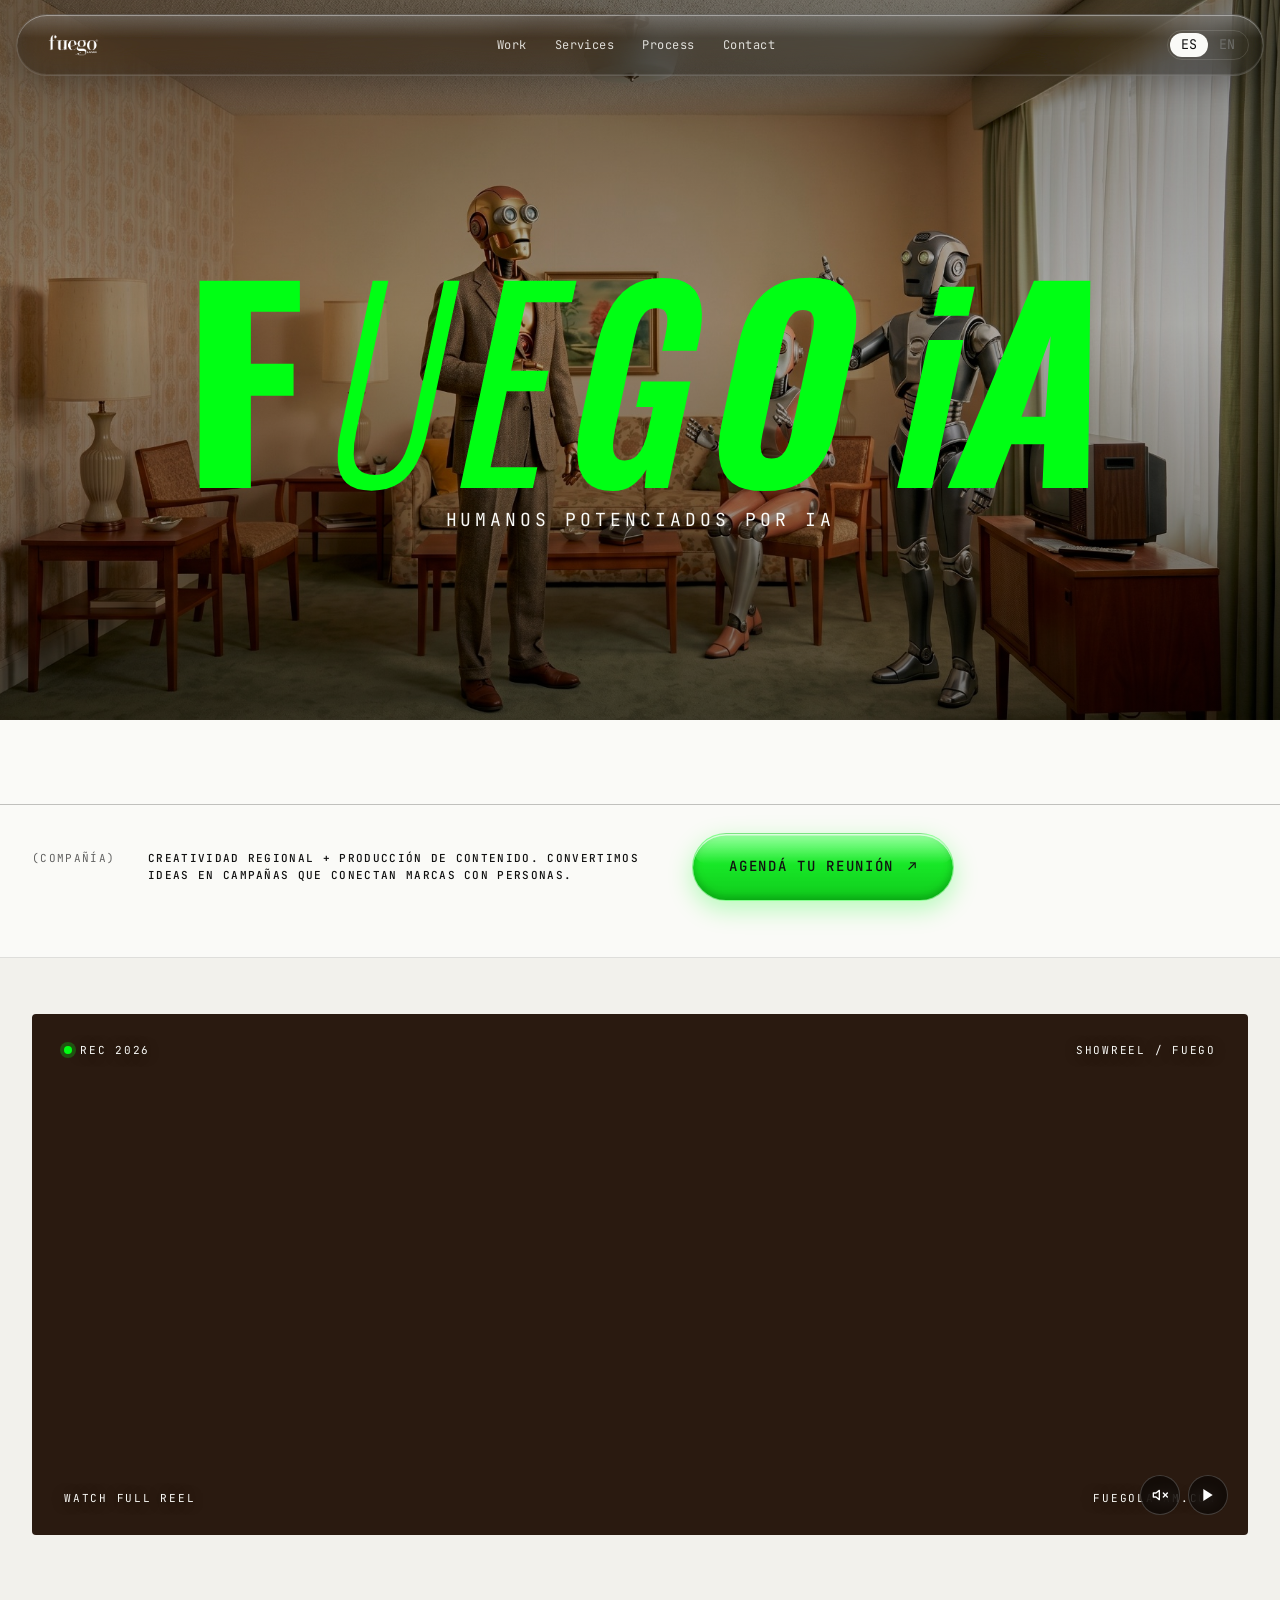
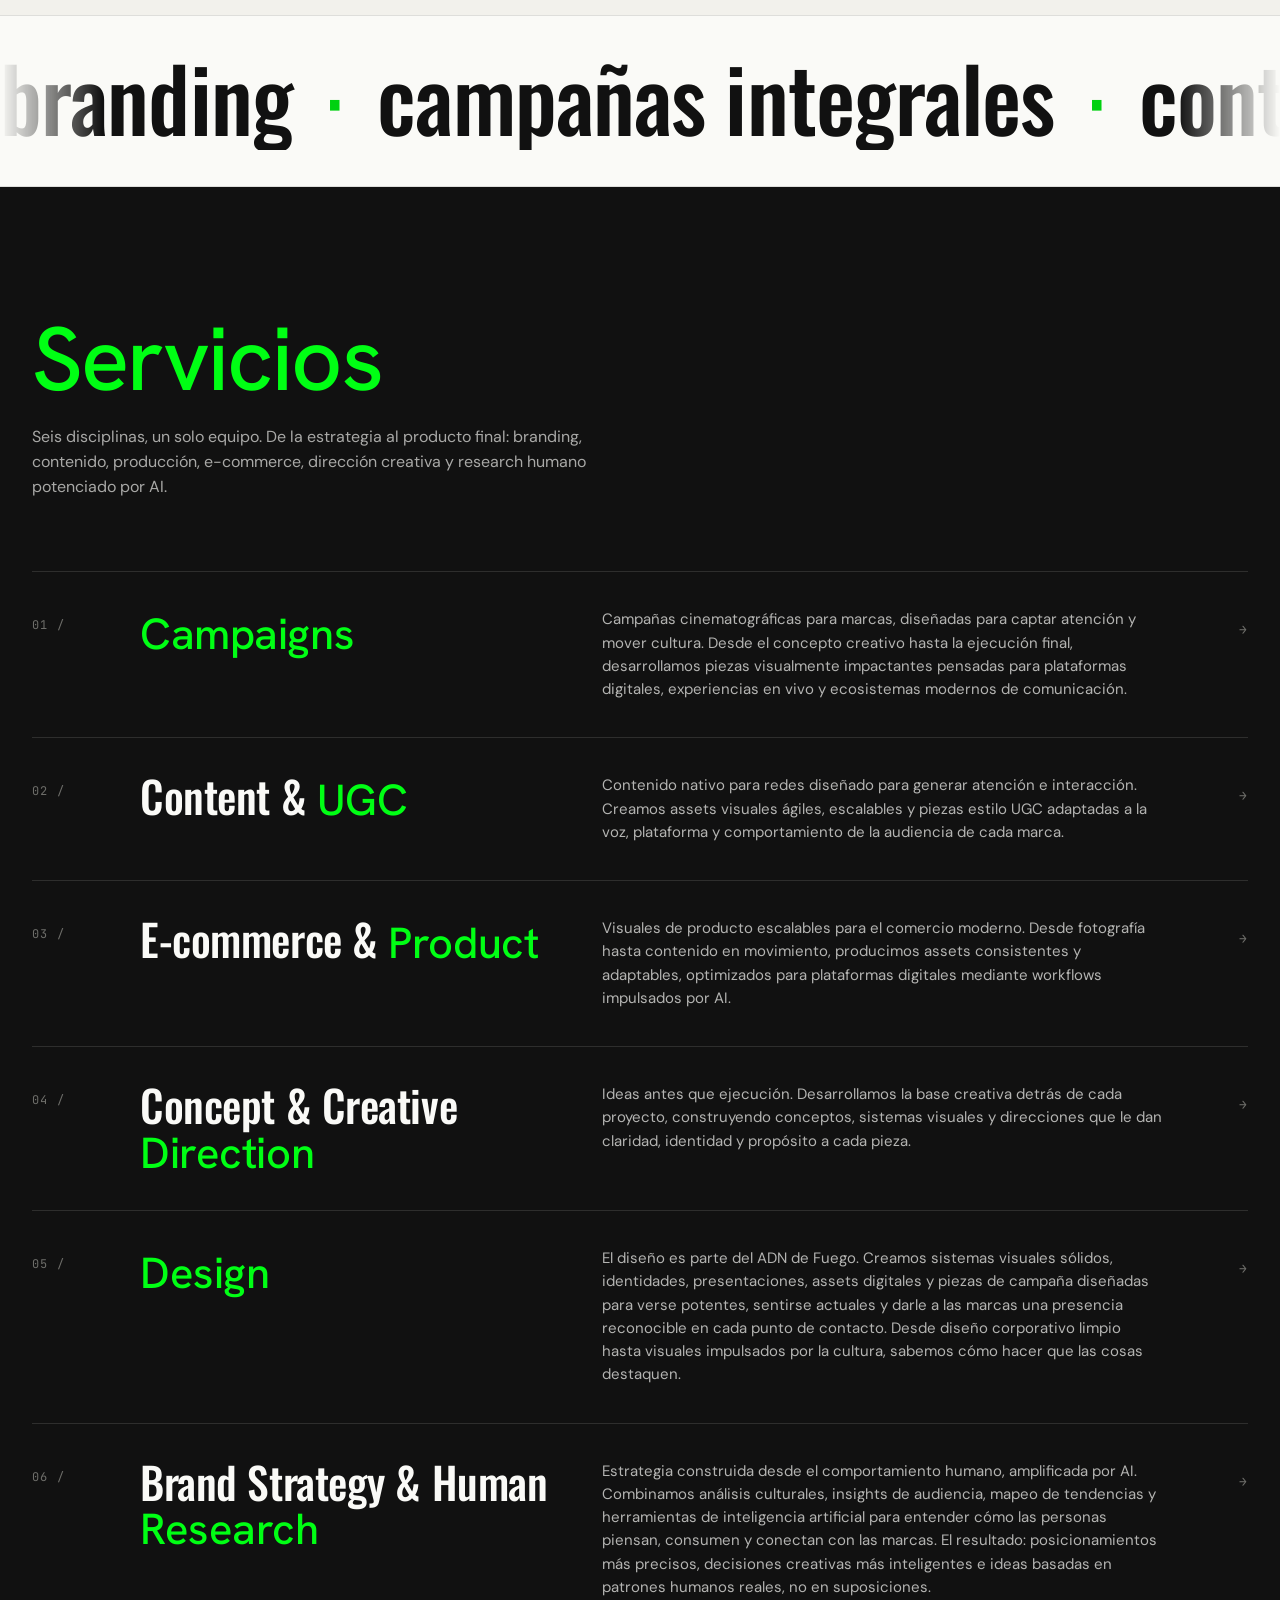
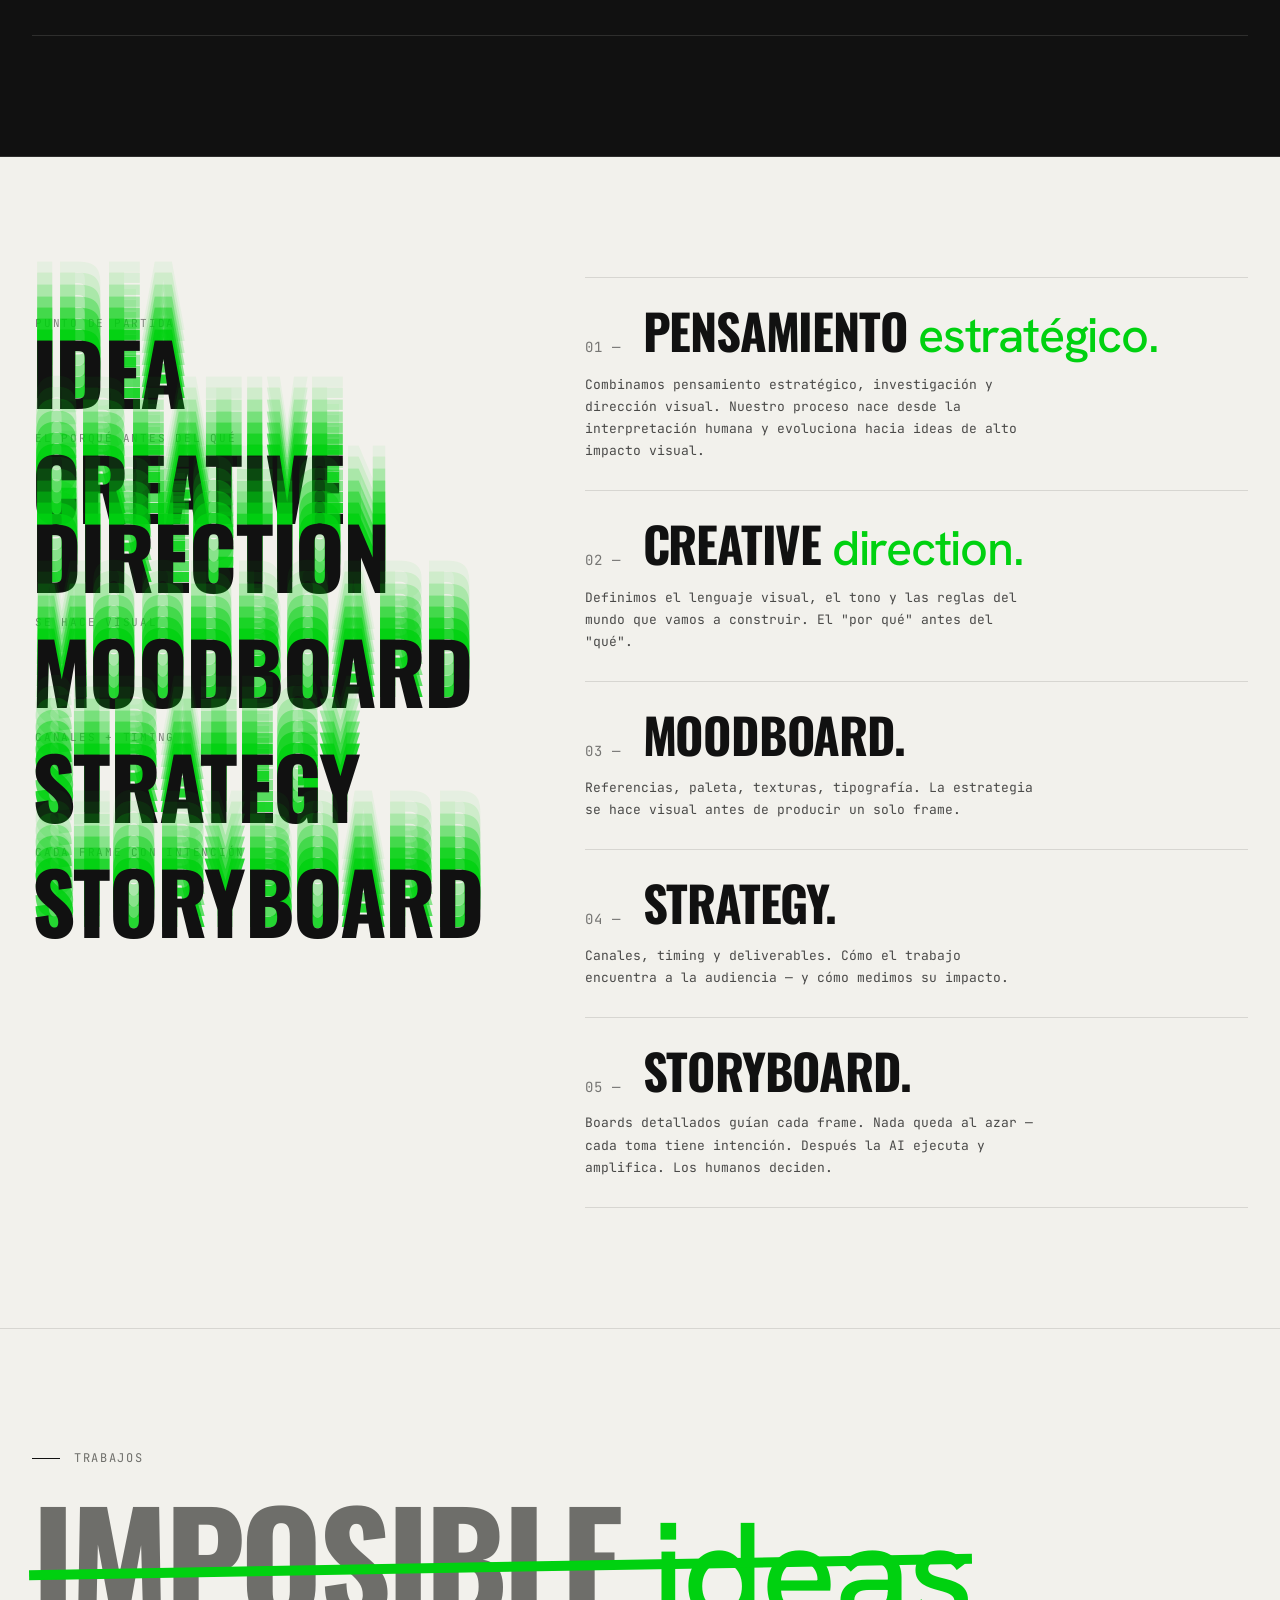
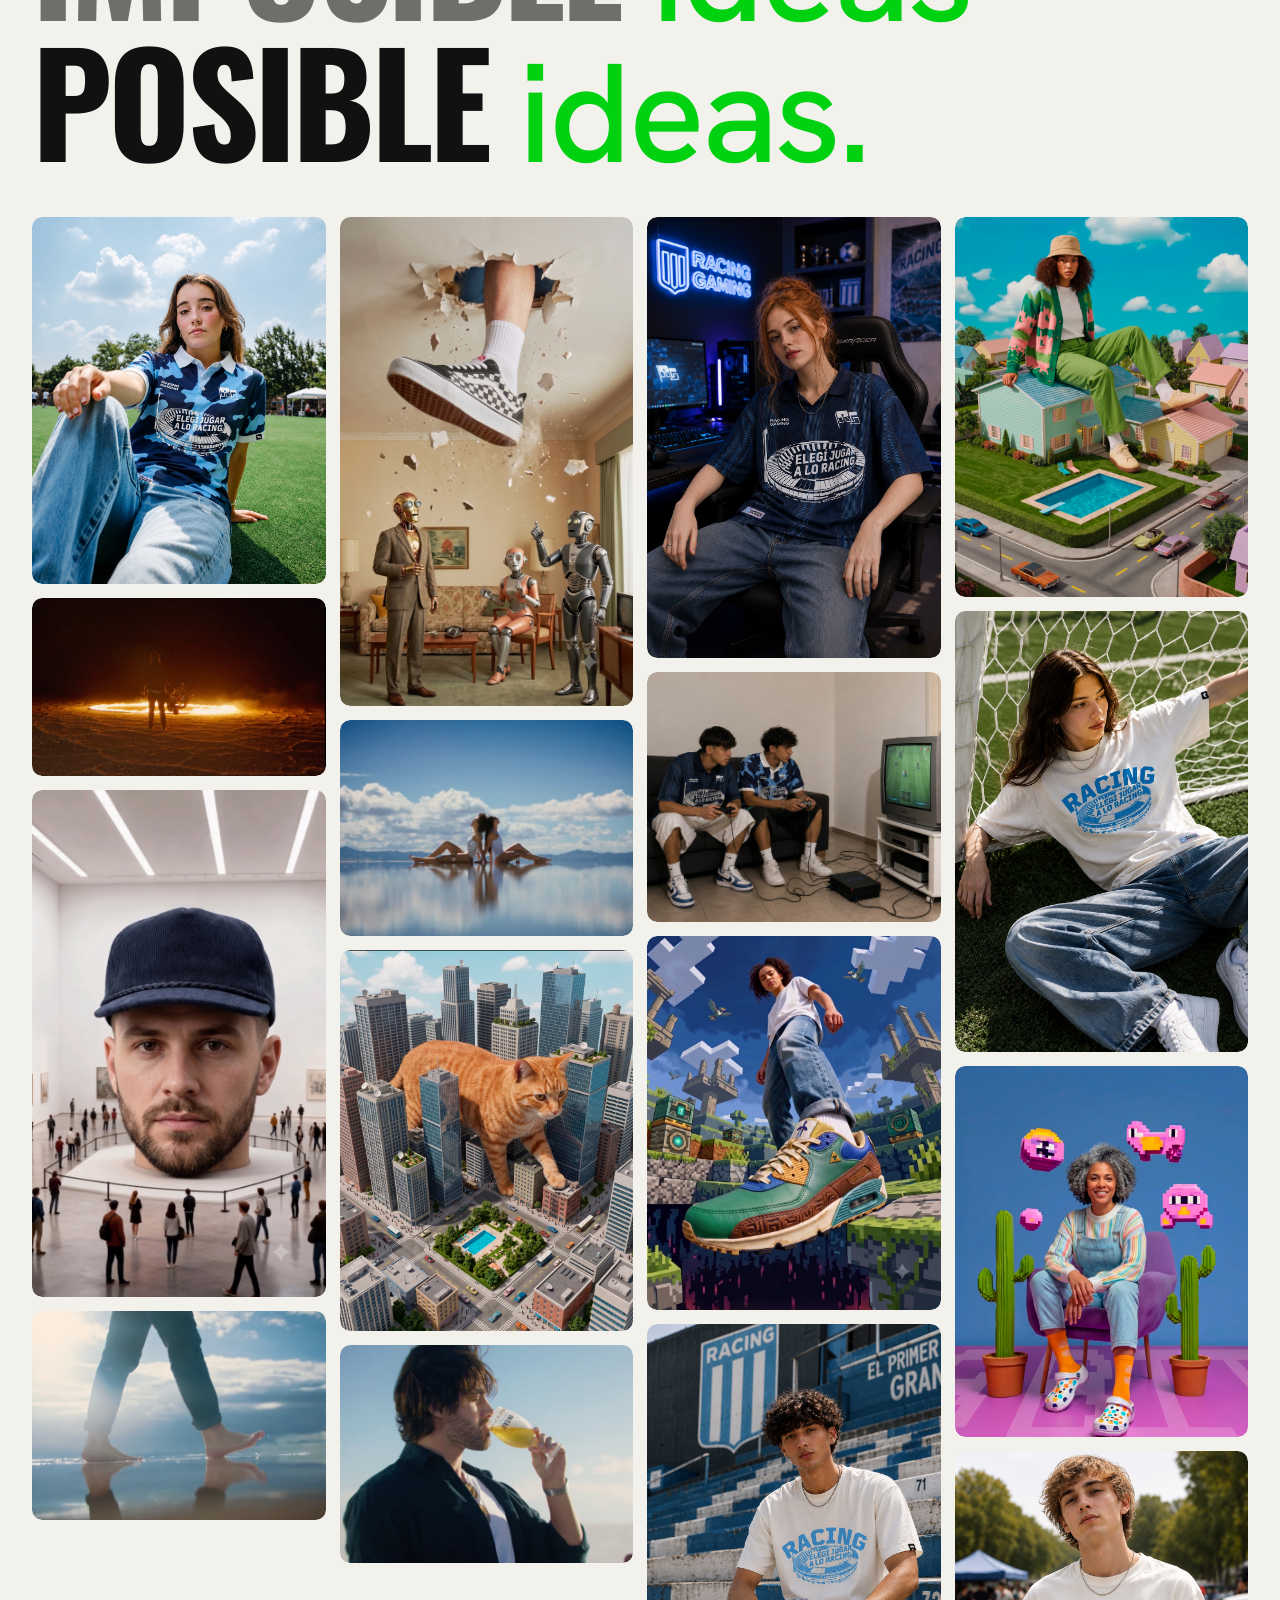
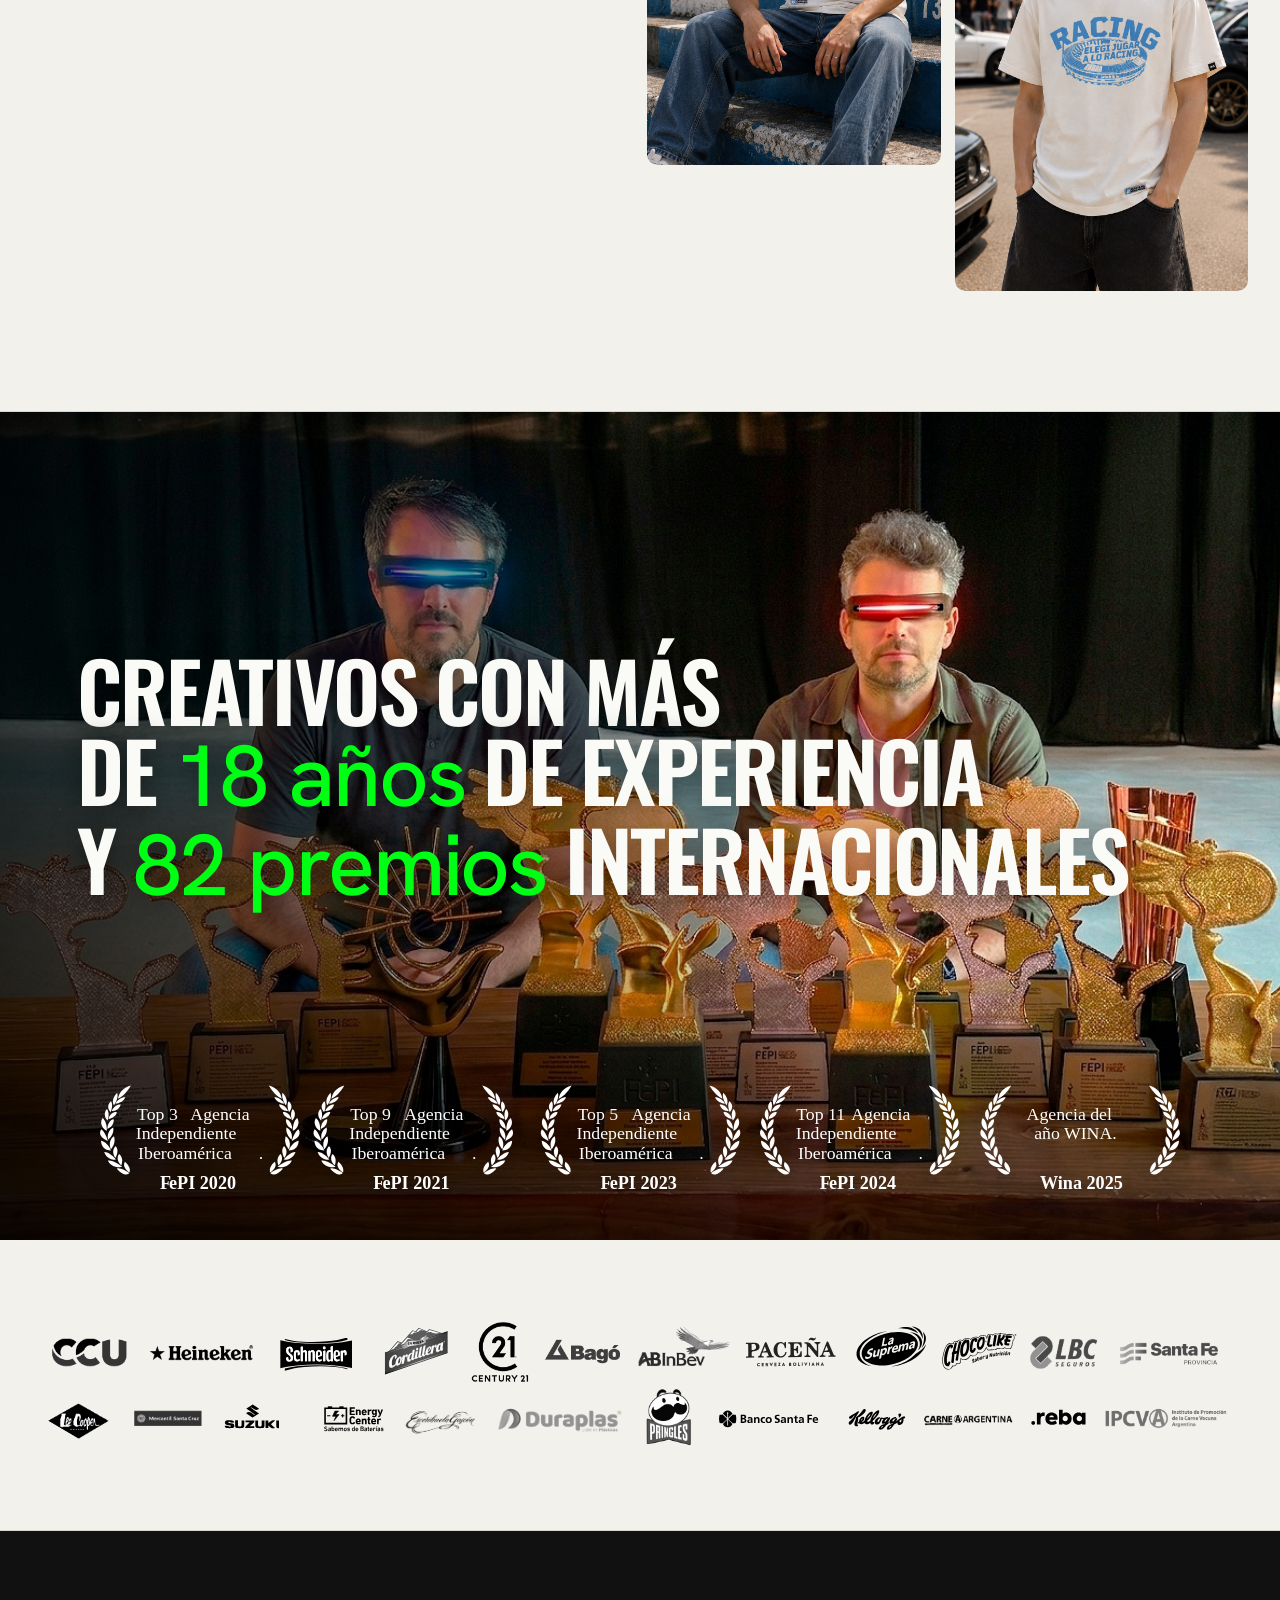
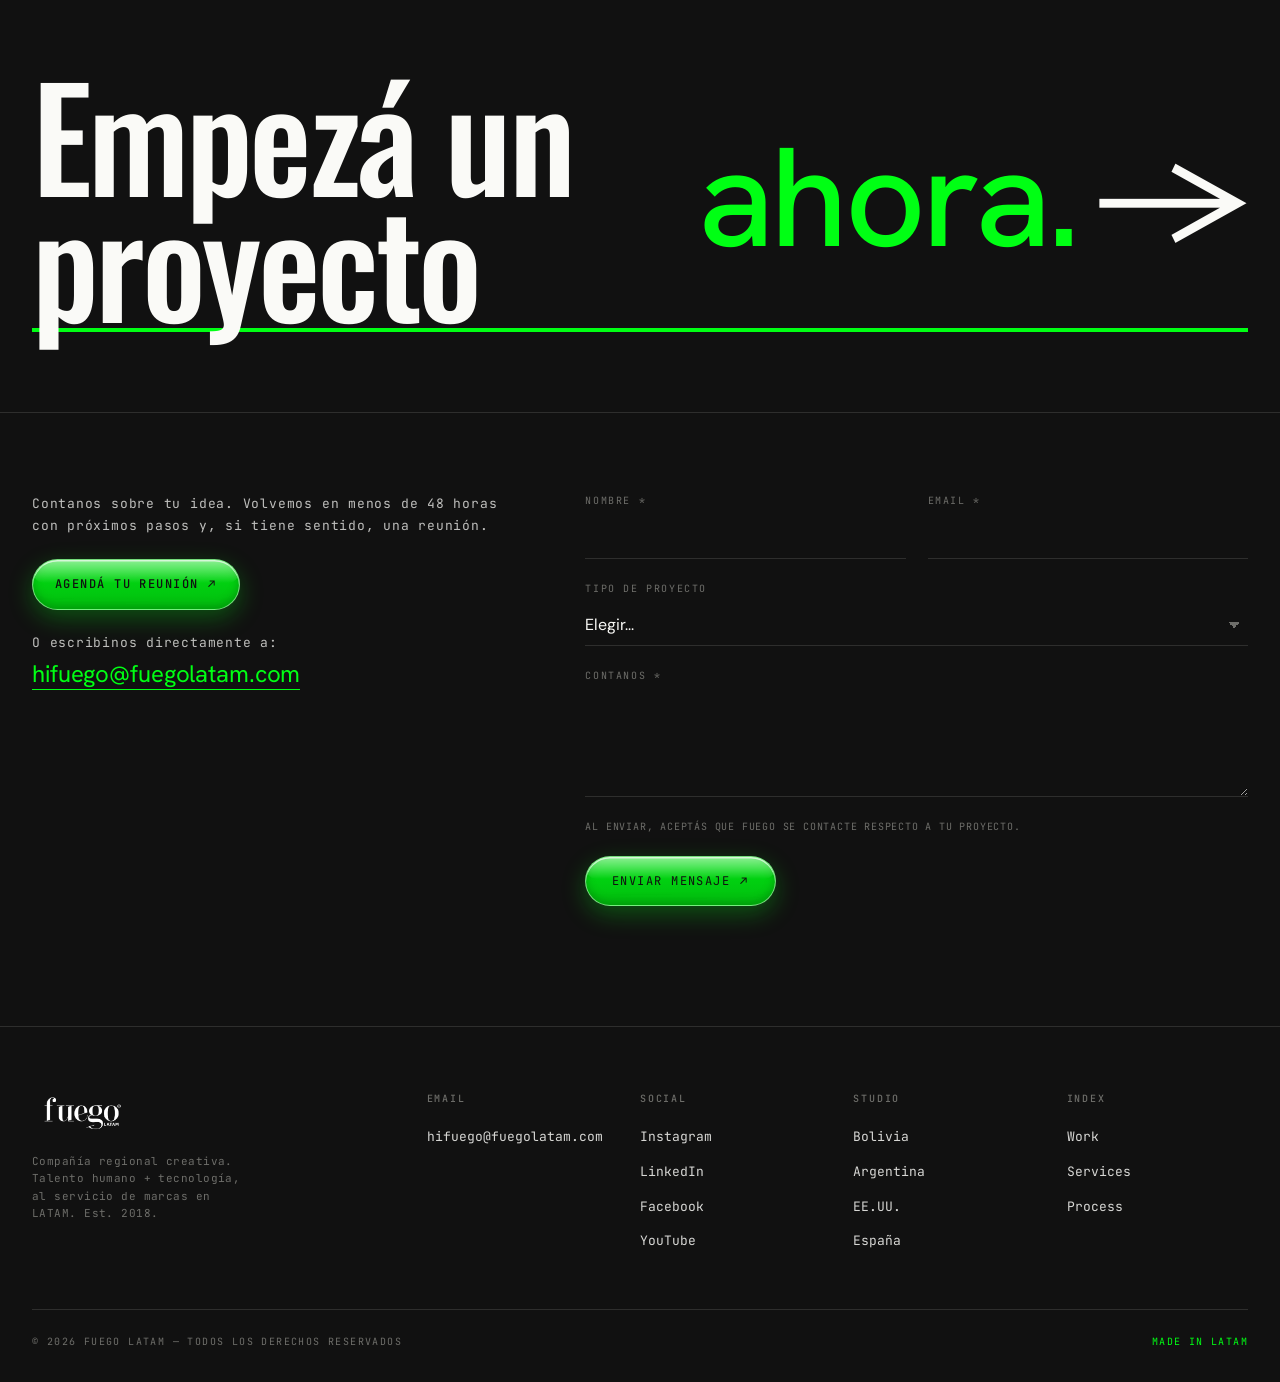
==== commit 4dd9f5c2: "Cambios de estilos" ====
--- a/index.html
+++ b/index.html
@@ -1154,11 +1154,11 @@
 .work-title s::after {
   content: '';
   position: absolute;
-  left: -0.02em; right: -0.02em;
+  left: -0.02em; right: -2.5em;
   top: 52%;
   height: 0.07em;
   background: var(--green-deep);
-  transform: rotate(-3deg);
+  transform: rotate(-1deg);
 }
 
 /* ===================== WORK MOODBOARD (masonry) ===================== */
@@ -1973,15 +1973,15 @@
   { "type": "image", "src": "assets/work/w02.jpg" },
   { "type": "image", "src": "assets/work/w08.jpg" },
   { "type": "image", "src": "assets/work/w03.jpg" },
-  { "type": "image", "src": "assets/work/w09.jpg" },
+  { "type": "image", "src": "assets/work/Gemini_Generated_Image_6f6s6e6f6s6e6f6s.png" },
   { "type": "image", "src": "assets/work/w04.jpg" },
   { "type": "image", "src": "assets/work/w10.jpg" },
   { "type": "image", "src": "assets/work/w05.jpg" },
-  { "type": "image", "src": "assets/work/w11.jpg" },
+  { "type": "image", "src": "assets/work/Gemini_Generated_Image_1sfyad1sfyad1sfy.png" },
   { "type": "image", "src": "assets/work/w14.jpg" },
-  { "type": "image", "src": "assets/work/w12.jpg" },
+  { "type": "image", "src": "assets/work/Gemini_Generated_Image_b6wyecb6wyecb6wy.png" },
   { "type": "image", "src": "assets/work/w15.jpg" },
-  { "type": "image", "src": "assets/work/w13.jpg" },
+  { "type": "image", "src": "assets/work/Gemini_Generated_Image_ql2p0kql2p0kql2p.png" },
   { "type": "image", "src": "assets/work/w16.jpg" }
 ]
 </script>
@@ -1997,281 +1997,14 @@
     </h2>
   </div>
   <div class="cierre-laurels">
-    <svg id="laurelesSvg" class="laurels-vec" preserveAspectRatio="xMidYMid meet" xmlns="http://www.w3.org/2000/svg" version="1.1" viewBox="0 0 509.62 51.15">
-  
-  <defs>
-    <style>
-      .st0,.st2,.st3,.st4{fill:#fff;font-family:'Hanken Grotesk','DM Sans',sans-serif}
-      .st0{font-weight:400;font-size:7px}
-      .st3{font-weight:600;font-size:7px}
-      .st2{font-weight:700;font-size:7px}
-      .st4{font-weight:700;font-size:7px}
-      .st5{fill:#fff}
-    </style>
-  </defs>
-  <g class="st1">
-    <text class="st3" text-anchor="middle" x="462.5" y="16.11">Agencia del</text>
-    <text class="st3" text-anchor="middle" x="462.5" y="25.46">año WINA.</text>
-  </g>
-  <g>
-    <path class="st5" d="M420.5,30.2c1.23-1.12,2.32-3.64,1.51-6.11-2.29,1.43-2.28,4.45-1.51,6.11Z"></path>
-    <path class="st5" d="M421.65,19.94c-.97.33-3.3,2.48-2.39,5.74,1.46-1.21,2.87-3.52,2.39-5.74Z"></path>
-    <path class="st5" d="M429.96,0c-3.99,1.3-5.45,3.22-6.11,6.23,1.72-.49,4.35-3.13,6.11-6.23Z"></path>
-    <path class="st5" d="M421.89,15.96c-1.82.09-3.08,2.81-2.99,4.63,1.61-.79,3.13-2.02,2.99-4.63Z"></path>
-    <path class="st5" d="M423.34,12.61c-.99-.16-3.4.65-3.95,3.37,1.52-.3,3.78-1.43,3.95-3.37Z"></path>
-    <path class="st5" d="M425.2,8.97c-.71-.15-3.26.37-4.33,3.15,1.51-.04,3.57-.56,4.33-3.15Z"></path>
-    <path class="st5" d="M422.66,8.64c1.36.08,4.12-1.15,4.73-3.02-1.28-.26-3.76,1.04-4.73,3.02Z"></path>
-    <path class="st5" d="M420.53,30.77c-.82-2.44-3.15-4.43-4.67-4.58.16,3.77,3.11,4.66,4.67,4.58Z"></path>
-    <path class="st5" d="M422.61,34.29c.92-1.36,1.66-4.15.2-5.52-.83.57-2.1,2.77-.2,5.52Z"></path>
-    <path class="st5" d="M422.95,35.07c-.87-1.24-3.28-3.59-5.58-3.63,1.29,3.65,4.68,3.85,5.58,3.63Z"></path>
-    <path class="st5" d="M425.41,37.84c.65-1.54.89-3.86-.99-5.45-.66.67-1.51,3,.99,5.45Z"></path>
-    <path class="st5" d="M425.82,38.52c-1.12-1.07-4.49-3.42-6.73-2.99,1.94,3.83,5.91,3.35,6.73,2.99Z"></path>
-    <path class="st5" d="M429.35,41.18c.62-2.08-.86-3.95-2.19-5.11-1.13,1.8.22,3.87,2.19,5.11Z"></path>
-    <path class="st5" d="M423.34,39.37c3.07,3.56,5.38,2.97,5.87,2.07-1.31-.85-4.48-2.78-5.87-2.07Z"></path>
-    <path class="st5" d="M415.95,20.75c-1.85,3.13,1.57,4.72,3.12,5.58-.13-.94-1.56-4.82-3.12-5.58Z"></path>
-    <path class="st5" d="M416.57,15.38c-1.5,2.55-.03,5.02,2.09,6.09.04-1.6-.36-4.88-2.09-6.09Z"></path>
-    <path class="st5" d="M419.04,16.59c.31-1.28.96-3.49-.34-5.43-1.94,1.98-.77,4.64.34,5.43Z"></path>
-    <path class="st5" d="M420.45,12.59c.56-1.27,1.08-4.11.12-5.11-2.47,2.37-.8,4.46-.12,5.11Z"></path>
-    <path class="st5" d="M422,9.41c.68-1.07,2.19-3.61,1.51-5.93-2.92,2.95-1.94,5.34-1.51,5.93Z"></path>
-  </g>
-  <g>
-    <path class="st5" d="M504.54,30.2c-1.23-1.12-2.32-3.64-1.51-6.11,2.29,1.43,2.28,4.45,1.51,6.11Z"></path>
-    <path class="st5" d="M503.39,19.94c.97.33,3.3,2.48,2.39,5.74-1.46-1.21-2.87-3.52-2.39-5.74Z"></path>
-    <path class="st5" d="M495.07,0c3.99,1.3,5.45,3.22,6.11,6.23-1.72-.49-4.35-3.13-6.11-6.23Z"></path>
-    <path class="st5" d="M503.15,15.96c1.82.09,3.08,2.81,2.99,4.63-1.61-.79-3.13-2.02-2.99-4.63Z"></path>
-    <path class="st5" d="M501.69,12.61c.99-.16,3.4.65,3.95,3.37-1.52-.3-3.78-1.43-3.95-3.37Z"></path>
-    <path class="st5" d="M499.83,8.97c.71-.15,3.26.37,4.33,3.15-1.51-.04-3.57-.56-4.33-3.15Z"></path>
-    <path class="st5" d="M502.37,8.64c-1.36.08-4.12-1.15-4.73-3.02,1.28-.26,3.76,1.04,4.73,3.02Z"></path>
-    <path class="st5" d="M504.51,30.77c.82-2.44,3.15-4.43,4.67-4.58-.16,3.77-3.11,4.66-4.67,4.58Z"></path>
-    <path class="st5" d="M502.43,34.29c-.92-1.36-1.66-4.15-.2-5.52.83.57,2.1,2.77.2,5.52Z"></path>
-    <path class="st5" d="M502.09,35.07c.87-1.24,3.28-3.59,5.58-3.63-1.29,3.65-4.68,3.85-5.58,3.63Z"></path>
-    <path class="st5" d="M499.63,37.84c-.65-1.54-.89-3.86.99-5.45.66.67,1.51,3-.99,5.45Z"></path>
-    <path class="st5" d="M499.22,38.52c1.12-1.07,4.49-3.42,6.73-2.99-1.94,3.83-5.91,3.35-6.73,2.99Z"></path>
-    <path class="st5" d="M495.68,41.18c-.62-2.08.86-3.95,2.19-5.11,1.13,1.8-.22,3.87-2.19,5.11Z"></path>
-    <path class="st5" d="M501.7,39.37c-3.07,3.56-5.38,2.97-5.87,2.07,1.31-.85,4.48-2.78,5.87-2.07Z"></path>
-    <path class="st5" d="M509.08,20.75c1.85,3.13-1.57,4.72-3.12,5.58.13-.94,1.56-4.82,3.12-5.58Z"></path>
-    <path class="st5" d="M508.47,15.38c1.5,2.55.03,5.02-2.09,6.09-.04-1.6.36-4.88,2.09-6.09Z"></path>
-    <path class="st5" d="M506,16.59c-.31-1.28-.96-3.49.34-5.43,1.94,1.98.77,4.64-.34,5.43Z"></path>
-    <path class="st5" d="M504.59,12.59c-.56-1.27-1.08-4.11-.12-5.11,2.47,2.37.8,4.46.12,5.11Z"></path>
-    <path class="st5" d="M503.03,9.41c-.68-1.07-2.19-3.61-1.51-5.93,2.92,2.95,1.94,5.34,1.51,5.93Z"></path>
-  </g>
-  <text class="st2" text-anchor="middle" x="462.5" y="49">Wina 2026</text>
-  <g>
-    <g class="st1">
-      <text text-anchor="middle" x="47" y="16.11"><tspan class="st3">Top 3 </tspan><tspan class="st0">Agencia</tspan></text>
-      <text class="st0" text-anchor="middle" x="47" y="25.46">Independiente</text>
-      <text text-anchor="middle" x="47" y="34.8"><tspan class="st0">Iberoamérica</tspan><tspan class="st3">.</tspan></text>
-    </g>
-    <g>
-      <path class="st5" d="M5.08,30.2c1.23-1.12,2.32-3.64,1.51-6.11-2.29,1.43-2.28,4.45-1.51,6.11Z"></path>
-      <path class="st5" d="M6.23,19.94c-.97.33-3.3,2.48-2.39,5.74,1.46-1.21,2.87-3.52,2.39-5.74Z"></path>
-      <path class="st5" d="M14.54,0c-3.99,1.3-5.45,3.22-6.11,6.23,1.72-.49,4.35-3.13,6.11-6.23Z"></path>
-      <path class="st5" d="M6.47,15.96c-1.82.09-3.08,2.81-2.99,4.63,1.61-.79,3.13-2.02,2.99-4.63Z"></path>
-      <path class="st5" d="M7.92,12.61c-.99-.16-3.4.65-3.95,3.37,1.52-.3,3.78-1.43,3.95-3.37Z"></path>
-      <path class="st5" d="M9.78,8.97c-.71-.15-3.26.37-4.33,3.15,1.51-.04,3.57-.56,4.33-3.15Z"></path>
-      <path class="st5" d="M7.24,8.64c1.36.08,4.12-1.15,4.73-3.02-1.28-.26-3.76,1.04-4.73,3.02Z"></path>
-      <path class="st5" d="M5.11,30.77c-.82-2.44-3.15-4.43-4.67-4.58.16,3.77,3.11,4.66,4.67,4.58Z"></path>
-      <path class="st5" d="M7.19,34.29c.92-1.36,1.66-4.15.2-5.52-.83.57-2.1,2.77-.2,5.52Z"></path>
-      <path class="st5" d="M7.53,35.07c-.87-1.24-3.28-3.59-5.58-3.63,1.29,3.65,4.68,3.85,5.58,3.63Z"></path>
-      <path class="st5" d="M9.99,37.84c.65-1.54.89-3.86-.99-5.45-.66.67-1.51,3,.99,5.45Z"></path>
-      <path class="st5" d="M10.4,38.52c-1.12-1.07-4.49-3.42-6.73-2.99,1.94,3.83,5.91,3.35,6.73,2.99Z"></path>
-      <path class="st5" d="M13.93,41.18c.62-2.08-.86-3.95-2.19-5.11-1.13,1.8.22,3.87,2.19,5.11Z"></path>
-      <path class="st5" d="M7.92,39.37c3.07,3.56,5.38,2.97,5.87,2.07-1.31-.85-4.48-2.78-5.87-2.07Z"></path>
-      <path class="st5" d="M.53,20.75c-1.85,3.13,1.57,4.72,3.12,5.58-.13-.94-1.56-4.82-3.12-5.58Z"></path>
-      <path class="st5" d="M1.15,15.39c-1.5,2.55-.03,5.02,2.09,6.09.04-1.6-.36-4.88-2.09-6.09Z"></path>
-      <path class="st5" d="M3.62,16.59c.31-1.28.96-3.49-.34-5.43-1.94,1.98-.77,4.64.34,5.43Z"></path>
-      <path class="st5" d="M5.03,12.59c.56-1.27,1.08-4.11.12-5.11-2.47,2.37-.8,4.46-.12,5.11Z"></path>
-      <path class="st5" d="M6.59,9.41c.68-1.07,2.19-3.61,1.51-5.93-2.92,2.95-1.94,5.34-1.51,5.93Z"></path>
-    </g>
-    <g>
-      <path class="st5" d="M89.12,30.2c-1.23-1.12-2.32-3.64-1.51-6.11,2.29,1.43,2.28,4.45,1.51,6.11Z"></path>
-      <path class="st5" d="M87.97,19.94c.97.33,3.3,2.48,2.39,5.74-1.46-1.21-2.87-3.52-2.39-5.74Z"></path>
-      <path class="st5" d="M79.66,0c3.99,1.3,5.45,3.22,6.11,6.23-1.72-.49-4.35-3.13-6.11-6.23Z"></path>
-      <path class="st5" d="M87.73,15.96c1.82.09,3.08,2.81,2.99,4.63-1.61-.79-3.13-2.02-2.99-4.63Z"></path>
-      <path class="st5" d="M86.28,12.61c.99-.16,3.4.65,3.95,3.37-1.52-.3-3.78-1.43-3.95-3.37Z"></path>
-      <path class="st5" d="M84.42,8.97c.71-.15,3.26.37,4.33,3.15-1.51-.04-3.57-.56-4.33-3.15Z"></path>
-      <path class="st5" d="M86.96,8.64c-1.36.08-4.12-1.15-4.73-3.02,1.28-.26,3.76,1.04,4.73,3.02Z"></path>
-      <path class="st5" d="M89.09,30.77c.82-2.44,3.15-4.43,4.67-4.58-.16,3.77-3.11,4.66-4.67,4.58Z"></path>
-      <path class="st5" d="M87.01,34.29c-.92-1.36-1.66-4.15-.2-5.52.83.57,2.1,2.77.2,5.52Z"></path>
-      <path class="st5" d="M86.67,35.07c.87-1.24,3.28-3.59,5.58-3.63-1.29,3.65-4.68,3.85-5.58,3.63Z"></path>
-      <path class="st5" d="M84.21,37.84c-.65-1.54-.89-3.86.99-5.45.66.67,1.51,3-.99,5.45Z"></path>
-      <path class="st5" d="M83.8,38.52c1.12-1.07,4.49-3.42,6.73-2.99-1.94,3.83-5.91,3.35-6.73,2.99Z"></path>
-      <path class="st5" d="M80.26,41.18c-.62-2.08.86-3.95,2.19-5.11,1.13,1.8-.22,3.87-2.19,5.11Z"></path>
-      <path class="st5" d="M86.28,39.37c-3.07,3.56-5.38,2.97-5.87,2.07,1.31-.85,4.48-2.78,5.87-2.07Z"></path>
-      <path class="st5" d="M93.67,20.75c1.85,3.13-1.57,4.72-3.12,5.58.13-.94,1.56-4.82,3.12-5.58Z"></path>
-      <path class="st5" d="M93.05,15.39c1.5,2.55.03,5.02-2.09,6.09-.04-1.6.36-4.88,2.09-6.09Z"></path>
-      <path class="st5" d="M90.58,16.59c-.31-1.28-.96-3.49.34-5.43,1.94,1.98.77,4.64-.34,5.43Z"></path>
-      <path class="st5" d="M89.17,12.59c-.56-1.27-1.08-4.11-.12-5.11,2.47,2.37.8,4.46.12,5.11Z"></path>
-      <path class="st5" d="M87.61,9.41c-.68-1.07-2.19-3.61-1.51-5.93,2.92,2.95,1.94,5.34,1.51,5.93Z"></path>
-    </g>
-    <g class="st1">
-      <text text-anchor="middle" x="47" y="49"><tspan class="st4">F</tspan><tspan class="st2">ePI 2020</tspan></text>
-    </g>
-  </g>
-  <g>
-    <g class="st1">
-      <text text-anchor="middle" x="147.8" y="16.11"><tspan class="st3">Top 9 </tspan><tspan class="st0">Agencia</tspan></text>
-      <text class="st0" text-anchor="middle" x="147.8" y="25.46">Independiente</text>
-      <text text-anchor="middle" x="147.8" y="34.8"><tspan class="st0">Iberoamérica</tspan><tspan class="st3">.</tspan></text>
-    </g>
-    <g>
-      <path class="st5" d="M105.81,30.2c1.23-1.12,2.32-3.64,1.51-6.11-2.29,1.43-2.28,4.45-1.51,6.11Z"></path>
-      <path class="st5" d="M106.95,19.94c-.97.33-3.3,2.48-2.39,5.74,1.46-1.21,2.87-3.52,2.39-5.74Z"></path>
-      <path class="st5" d="M115.27,0c-3.99,1.3-5.45,3.22-6.11,6.23,1.72-.49,4.35-3.13,6.11-6.23Z"></path>
-      <path class="st5" d="M107.2,15.96c-1.82.09-3.08,2.81-2.99,4.63,1.61-.79,3.13-2.02,2.99-4.63Z"></path>
-      <path class="st5" d="M108.65,12.61c-.99-.16-3.4.65-3.95,3.37,1.52-.3,3.78-1.43,3.95-3.37Z"></path>
-      <path class="st5" d="M110.51,8.97c-.71-.15-3.26.37-4.33,3.15,1.51-.04,3.57-.56,4.33-3.15Z"></path>
-      <path class="st5" d="M107.97,8.64c1.36.08,4.12-1.15,4.73-3.02-1.28-.26-3.76,1.04-4.73,3.02Z"></path>
-      <path class="st5" d="M105.83,30.77c-.82-2.44-3.15-4.43-4.67-4.58.16,3.77,3.11,4.66,4.67,4.58Z"></path>
-      <path class="st5" d="M107.91,34.29c.92-1.36,1.66-4.15.2-5.52-.83.57-2.1,2.77-.2,5.52Z"></path>
-      <path class="st5" d="M108.25,35.07c-.87-1.24-3.28-3.59-5.58-3.63,1.29,3.65,4.68,3.85,5.58,3.63Z"></path>
-      <path class="st5" d="M110.72,37.84c.65-1.54.89-3.86-.99-5.45-.66.67-1.51,3,.99,5.45Z"></path>
-      <path class="st5" d="M111.12,38.52c-1.12-1.07-4.49-3.42-6.73-2.99,1.94,3.83,5.91,3.35,6.73,2.99Z"></path>
-      <path class="st5" d="M114.66,41.18c.62-2.08-.86-3.95-2.19-5.11-1.13,1.8.22,3.87,2.19,5.11Z"></path>
-      <path class="st5" d="M108.64,39.37c3.07,3.56,5.38,2.97,5.87,2.07-1.31-.85-4.48-2.78-5.87-2.07Z"></path>
-      <path class="st5" d="M101.26,20.75c-1.85,3.13,1.57,4.72,3.12,5.58-.13-.94-1.56-4.82-3.12-5.58Z"></path>
-      <path class="st5" d="M101.87,15.38c-1.5,2.55-.03,5.02,2.09,6.09.04-1.6-.36-4.88-2.09-6.09Z"></path>
-      <path class="st5" d="M104.35,16.59c.31-1.28.96-3.49-.34-5.43-1.94,1.98-.77,4.64.34,5.43Z"></path>
-      <path class="st5" d="M105.76,12.59c.56-1.27,1.08-4.11.12-5.11-2.47,2.37-.8,4.46-.12,5.11Z"></path>
-      <path class="st5" d="M107.31,9.41c.68-1.07,2.19-3.61,1.51-5.93-2.92,2.95-1.94,5.34-1.51,5.93Z"></path>
-    </g>
-    <g>
-      <path class="st5" d="M189.84,30.2c-1.23-1.12-2.32-3.64-1.51-6.11,2.29,1.43,2.28,4.45,1.51,6.11Z"></path>
-      <path class="st5" d="M188.7,19.94c.97.33,3.3,2.48,2.39,5.74-1.46-1.21-2.87-3.52-2.39-5.74Z"></path>
-      <path class="st5" d="M180.38,0c3.99,1.3,5.45,3.22,6.11,6.23-1.72-.49-4.35-3.13-6.11-6.23Z"></path>
-      <path class="st5" d="M188.45,15.96c1.82.09,3.08,2.81,2.99,4.63-1.61-.79-3.13-2.02-2.99-4.63Z"></path>
-      <path class="st5" d="M187,12.61c.99-.16,3.4.65,3.95,3.37-1.52-.3-3.78-1.43-3.95-3.37Z"></path>
-      <path class="st5" d="M185.14,8.97c.71-.15,3.26.37,4.33,3.15-1.51-.04-3.57-.56-4.33-3.15Z"></path>
-      <path class="st5" d="M187.68,8.64c-1.36.08-4.12-1.15-4.73-3.02,1.28-.26,3.76,1.04,4.73,3.02Z"></path>
-      <path class="st5" d="M189.82,30.77c.82-2.44,3.15-4.43,4.67-4.58-.16,3.77-3.11,4.66-4.67,4.58Z"></path>
-      <path class="st5" d="M187.73,34.29c-.92-1.36-1.66-4.15-.2-5.52.83.57,2.1,2.77.2,5.52Z"></path>
-      <path class="st5" d="M187.39,35.07c.87-1.24,3.28-3.59,5.58-3.63-1.29,3.65-4.68,3.85-5.58,3.63Z"></path>
-      <path class="st5" d="M184.93,37.84c-.65-1.54-.89-3.86.99-5.45.66.67,1.51,3-.99,5.45Z"></path>
-      <path class="st5" d="M184.52,38.52c1.12-1.07,4.49-3.42,6.73-2.99-1.94,3.83-5.91,3.35-6.73,2.99Z"></path>
-      <path class="st5" d="M180.99,41.18c-.62-2.08.86-3.95,2.19-5.11,1.13,1.8-.22,3.87-2.19,5.11Z"></path>
-      <path class="st5" d="M187,39.37c-3.07,3.56-5.38,2.97-5.87,2.07,1.31-.85,4.48-2.78,5.87-2.07Z"></path>
-      <path class="st5" d="M194.39,20.75c1.85,3.13-1.57,4.72-3.12,5.58.13-.94,1.56-4.82,3.12-5.58Z"></path>
-      <path class="st5" d="M193.78,15.38c1.5,2.55.03,5.02-2.09,6.09-.04-1.6.36-4.88,2.09-6.09Z"></path>
-      <path class="st5" d="M191.3,16.59c-.31-1.28-.96-3.49.34-5.43,1.94,1.98.77,4.64-.34,5.43Z"></path>
-      <path class="st5" d="M189.89,12.59c-.56-1.27-1.08-4.11-.12-5.11,2.47,2.37.8,4.46.12,5.11Z"></path>
-      <path class="st5" d="M188.34,9.41c-.68-1.07-2.19-3.61-1.51-5.93,2.92,2.95,1.94,5.34,1.51,5.93Z"></path>
-    </g>
-    <g class="st1">
-      <text text-anchor="middle" x="147.8" y="49"><tspan class="st4">F</tspan><tspan class="st2">ePI 2021</tspan></text>
-    </g>
-  </g>
-  <g>
-    <g class="st1">
-      <text text-anchor="middle" x="255" y="16.11"><tspan class="st3">Top 5 </tspan><tspan class="st0">Agencia</tspan></text>
-      <text class="st0" text-anchor="middle" x="255" y="25.46">Independiente</text>
-      <text text-anchor="middle" x="255" y="34.8"><tspan class="st0">Iberoamérica</tspan><tspan class="st3">.</tspan></text>
-    </g>
-    <g>
-      <path class="st5" d="M213.05,30.2c1.23-1.12,2.32-3.64,1.51-6.11-2.29,1.43-2.28,4.45-1.51,6.11Z"></path>
-      <path class="st5" d="M214.2,19.94c-.97.33-3.3,2.48-2.39,5.74,1.46-1.21,2.87-3.52,2.39-5.74Z"></path>
-      <path class="st5" d="M222.52,0c-3.99,1.3-5.45,3.22-6.11,6.23,1.72-.49,4.35-3.13,6.11-6.23Z"></path>
-      <path class="st5" d="M214.45,15.96c-1.82.09-3.08,2.81-2.99,4.63,1.61-.79,3.13-2.02,2.99-4.63Z"></path>
-      <path class="st5" d="M215.9,12.61c-.99-.16-3.4.65-3.95,3.37,1.52-.3,3.78-1.43,3.95-3.37Z"></path>
-      <path class="st5" d="M217.76,8.97c-.71-.15-3.26.37-4.33,3.15,1.51-.04,3.57-.56,4.33-3.15Z"></path>
-      <path class="st5" d="M215.22,8.64c1.36.08,4.12-1.15,4.73-3.02-1.28-.26-3.76,1.04-4.73,3.02Z"></path>
-      <path class="st5" d="M213.08,30.77c-.82-2.44-3.15-4.43-4.67-4.58.16,3.77,3.11,4.66,4.67,4.58Z"></path>
-      <path class="st5" d="M215.16,34.29c.92-1.36,1.66-4.15.2-5.52-.83.57-2.1,2.77-.2,5.52Z"></path>
-      <path class="st5" d="M215.5,35.07c-.87-1.24-3.28-3.59-5.58-3.63,1.29,3.65,4.68,3.85,5.58,3.63Z"></path>
-      <path class="st5" d="M217.97,37.84c.65-1.54.89-3.86-.99-5.45-.66.67-1.51,3,.99,5.45Z"></path>
-      <path class="st5" d="M218.37,38.52c-1.12-1.07-4.49-3.42-6.73-2.99,1.94,3.83,5.91,3.35,6.73,2.99Z"></path>
-      <path class="st5" d="M221.91,41.18c.62-2.08-.86-3.95-2.19-5.11-1.13,1.8.22,3.87,2.19,5.11Z"></path>
-      <path class="st5" d="M215.89,39.37c3.07,3.56,5.38,2.97,5.87,2.07-1.31-.85-4.48-2.78-5.87-2.07Z"></path>
-      <path class="st5" d="M208.51,20.75c-1.85,3.13,1.57,4.72,3.12,5.58-.13-.94-1.56-4.82-3.12-5.58Z"></path>
-      <path class="st5" d="M209.12,15.38c-1.5,2.55-.03,5.02,2.09,6.09.04-1.6-.36-4.88-2.09-6.09Z"></path>
-      <path class="st5" d="M211.6,16.59c.31-1.28.96-3.49-.34-5.43-1.94,1.98-.77,4.64.34,5.43Z"></path>
-      <path class="st5" d="M213.01,12.59c.56-1.27,1.08-4.11.12-5.11-2.47,2.37-.8,4.46-.12,5.11Z"></path>
-      <path class="st5" d="M214.56,9.41c.68-1.07,2.19-3.61,1.51-5.93-2.92,2.95-1.94,5.34-1.51,5.93Z"></path>
-    </g>
-    <g>
-      <path class="st5" d="M297.09,30.2c-1.23-1.12-2.32-3.64-1.51-6.11,2.29,1.43,2.28,4.45,1.51,6.11Z"></path>
-      <path class="st5" d="M295.94,19.94c.97.33,3.3,2.48,2.39,5.74-1.46-1.21-2.87-3.52-2.39-5.74Z"></path>
-      <path class="st5" d="M287.63,0c3.99,1.3,5.45,3.22,6.11,6.23-1.72-.49-4.35-3.13-6.11-6.23Z"></path>
-      <path class="st5" d="M295.7,15.96c1.82.09,3.08,2.81,2.99,4.63-1.61-.79-3.13-2.02-2.99-4.63Z"></path>
-      <path class="st5" d="M294.25,12.61c.99-.16,3.4.65,3.95,3.37-1.52-.3-3.78-1.43-3.95-3.37Z"></path>
-      <path class="st5" d="M292.39,8.97c.71-.15,3.26.37,4.33,3.15-1.51-.04-3.57-.56-4.33-3.15Z"></path>
-      <path class="st5" d="M294.93,8.64c-1.36.08-4.12-1.15-4.73-3.02,1.28-.26,3.76,1.04,4.73,3.02Z"></path>
-      <path class="st5" d="M297.06,30.77c.82-2.44,3.15-4.43,4.67-4.58-.16,3.77-3.11,4.66-4.67,4.58Z"></path>
-      <path class="st5" d="M294.98,34.29c-.92-1.36-1.66-4.15-.2-5.52.83.57,2.1,2.77.2,5.52Z"></path>
-      <path class="st5" d="M294.64,35.07c.87-1.24,3.28-3.59,5.58-3.63-1.29,3.65-4.68,3.85-5.58,3.63Z"></path>
-      <path class="st5" d="M292.18,37.84c-.65-1.54-.89-3.86.99-5.45.66.67,1.51,3-.99,5.45Z"></path>
-      <path class="st5" d="M291.77,38.52c1.12-1.07,4.49-3.42,6.73-2.99-1.94,3.83-5.91,3.35-6.73,2.99Z"></path>
-      <path class="st5" d="M288.24,41.18c-.62-2.08.86-3.95,2.19-5.11,1.13,1.8-.22,3.87-2.19,5.11Z"></path>
-      <path class="st5" d="M294.25,39.37c-3.07,3.56-5.38,2.97-5.87,2.07,1.31-.85,4.48-2.78,5.87-2.07Z"></path>
-      <path class="st5" d="M301.64,20.75c1.85,3.13-1.57,4.72-3.12,5.58.13-.94,1.56-4.82,3.12-5.58Z"></path>
-      <path class="st5" d="M301.02,15.38c1.5,2.55.03,5.02-2.09,6.09-.04-1.6.36-4.88,2.09-6.09Z"></path>
-      <path class="st5" d="M298.55,16.59c-.31-1.28-.96-3.49.34-5.43,1.94,1.98.77,4.64-.34,5.43Z"></path>
-      <path class="st5" d="M297.14,12.59c-.56-1.27-1.08-4.11-.12-5.11,2.47,2.37.8,4.46.12,5.11Z"></path>
-      <path class="st5" d="M295.59,9.41c-.68-1.07-2.19-3.61-1.51-5.93,2.92,2.95,1.94,5.34,1.51,5.93Z"></path>
-    </g>
-    <g class="st1">
-      <text text-anchor="middle" x="255" y="49"><tspan class="st4">F</tspan><tspan class="st2">ePI 2021</tspan></text>
-    </g>
-  </g>
-  <g>
-    <g class="st1">
-      <text text-anchor="middle" x="358.5" y="16.11"><tspan class="st3">Top 11 </tspan><tspan class="st0">Agencia</tspan></text>
-      <text class="st0" text-anchor="middle" x="358.5" y="25.46">Independiente</text>
-      <text text-anchor="middle" x="358.5" y="34.8"><tspan class="st0">Iberoamérica</tspan><tspan class="st3">.</tspan></text>
-    </g>
-    <g>
-      <path class="st5" d="M316.51,30.2c1.23-1.12,2.32-3.64,1.51-6.11-2.29,1.43-2.28,4.45-1.51,6.11Z"></path>
-      <path class="st5" d="M317.66,19.94c-.97.33-3.3,2.48-2.39,5.74,1.46-1.21,2.87-3.52,2.39-5.74Z"></path>
-      <path class="st5" d="M325.98,0c-3.99,1.3-5.45,3.22-6.11,6.23,1.72-.49,4.35-3.13,6.11-6.23Z"></path>
-      <path class="st5" d="M317.9,15.96c-1.82.09-3.08,2.81-2.99,4.63,1.61-.79,3.13-2.02,2.99-4.63Z"></path>
-      <path class="st5" d="M319.36,12.61c-.99-.16-3.4.65-3.95,3.37,1.52-.3,3.78-1.43,3.95-3.37Z"></path>
-      <path class="st5" d="M321.22,8.97c-.71-.15-3.26.37-4.33,3.15,1.51-.04,3.57-.56,4.33-3.15Z"></path>
-      <path class="st5" d="M318.68,8.64c1.36.08,4.12-1.15,4.73-3.02-1.28-.26-3.76,1.04-4.73,3.02Z"></path>
-      <path class="st5" d="M316.54,30.77c-.82-2.44-3.15-4.43-4.67-4.58.16,3.77,3.11,4.66,4.67,4.58Z"></path>
-      <path class="st5" d="M318.62,34.29c.92-1.36,1.66-4.15.2-5.52-.83.57-2.1,2.77-.2,5.52Z"></path>
-      <path class="st5" d="M318.96,35.07c-.87-1.24-3.28-3.59-5.58-3.63,1.29,3.65,4.68,3.85,5.58,3.63Z"></path>
-      <path class="st5" d="M321.42,37.84c.65-1.54.89-3.86-.99-5.45-.66.67-1.51,3,.99,5.45Z"></path>
-      <path class="st5" d="M321.83,38.52c-1.12-1.07-4.49-3.42-6.73-2.99,1.94,3.83,5.91,3.35,6.73,2.99Z"></path>
-      <path class="st5" d="M325.37,41.18c.62-2.08-.86-3.95-2.19-5.11-1.13,1.8.22,3.87,2.19,5.11Z"></path>
-      <path class="st5" d="M319.35,39.37c3.07,3.56,5.38,2.97,5.87,2.07-1.31-.85-4.48-2.78-5.87-2.07Z"></path>
-      <path class="st5" d="M311.96,20.75c-1.85,3.13,1.57,4.72,3.12,5.58-.13-.94-1.56-4.82-3.12-5.58Z"></path>
-      <path class="st5" d="M312.58,15.38c-1.5,2.55-.03,5.02,2.09,6.09.04-1.6-.36-4.88-2.09-6.09Z"></path>
-      <path class="st5" d="M315.05,16.59c.31-1.28.96-3.49-.34-5.43-1.94,1.98-.77,4.64.34,5.43Z"></path>
-      <path class="st5" d="M316.46,12.59c.56-1.27,1.08-4.11.12-5.11-2.47,2.37-.8,4.46-.12,5.11Z"></path>
-      <path class="st5" d="M318.02,9.41c.68-1.07,2.19-3.61,1.51-5.93-2.92,2.95-1.94,5.34-1.51,5.93Z"></path>
-    </g>
-    <g>
-      <path class="st5" d="M400.55,30.2c-1.23-1.12-2.32-3.64-1.51-6.11,2.29,1.43,2.28,4.45,1.51,6.11Z"></path>
-      <path class="st5" d="M399.4,19.94c.97.33,3.3,2.48,2.39,5.74-1.46-1.21-2.87-3.52-2.39-5.74Z"></path>
-      <path class="st5" d="M391.09,0c3.99,1.3,5.45,3.22,6.11,6.23-1.72-.49-4.35-3.13-6.11-6.23Z"></path>
-      <path class="st5" d="M399.16,15.96c1.82.09,3.08,2.81,2.99,4.63-1.61-.79-3.13-2.02-2.99-4.63Z"></path>
-      <path class="st5" d="M397.71,12.61c.99-.16,3.4.65,3.95,3.37-1.52-.3-3.78-1.43-3.95-3.37Z"></path>
-      <path class="st5" d="M395.85,8.97c.71-.15,3.26.37,4.33,3.15-1.51-.04-3.57-.56-4.33-3.15Z"></path>
-      <path class="st5" d="M398.39,8.64c-1.36.08-4.12-1.15-4.73-3.02,1.28-.26,3.76,1.04,4.73,3.02Z"></path>
-      <path class="st5" d="M400.52,30.77c.82-2.44,3.15-4.43,4.67-4.58-.16,3.77-3.11,4.66-4.67,4.58Z"></path>
-      <path class="st5" d="M398.44,34.29c-.92-1.36-1.66-4.15-.2-5.52.83.57,2.1,2.77.2,5.52Z"></path>
-      <path class="st5" d="M398.1,35.07c.87-1.24,3.28-3.59,5.58-3.63-1.29,3.65-4.68,3.85-5.58,3.63Z"></path>
-      <path class="st5" d="M395.64,37.84c-.65-1.54-.89-3.86.99-5.45.66.67,1.51,3-.99,5.45Z"></path>
-      <path class="st5" d="M395.23,38.52c1.12-1.07,4.49-3.42,6.73-2.99-1.94,3.83-5.91,3.35-6.73,2.99Z"></path>
-      <path class="st5" d="M391.7,41.18c-.62-2.08.86-3.95,2.19-5.11,1.13,1.8-.22,3.87-2.19,5.11Z"></path>
-      <path class="st5" d="M397.71,39.37c-3.07,3.56-5.38,2.97-5.87,2.07,1.31-.85,4.48-2.78,5.87-2.07Z"></path>
-      <path class="st5" d="M405.1,20.75c1.85,3.13-1.57,4.72-3.12,5.58.13-.94,1.56-4.82,3.12-5.58Z"></path>
-      <path class="st5" d="M404.48,15.38c1.5,2.55.03,5.02-2.09,6.09-.04-1.6.36-4.88,2.09-6.09Z"></path>
-      <path class="st5" d="M402.01,16.59c-.31-1.28-.96-3.49.34-5.43,1.94,1.98.77,4.64-.34,5.43Z"></path>
-      <path class="st5" d="M400.6,12.59c-.56-1.27-1.08-4.11-.12-5.11,2.47,2.37.8,4.46.12,5.11Z"></path>
-      <path class="st5" d="M399.04,9.41c-.68-1.07-2.19-3.61-1.51-5.93,2.92,2.95,1.94,5.34,1.51,5.93Z"></path>
-    </g>
-    <g class="st1">
-      <text text-anchor="middle" x="358.5" y="49"><tspan class="st4">F</tspan><tspan class="st2">ePI 2024</tspan></text>
-    </g>
-  </g>
-</svg>
+    <img src="assets/ezmmrr.svg" alt="Laureles" class="laurels-vec" />
   </div>
 </section>
 
 <!-- ===================== LOGOS BANNER ===================== -->
 <section class="logos-banner" aria-label="Marcas y clientes">
   <div class="wrap">
-    <img class="logos-static" src="assets/logos-full.png" alt="Marcas y clientes: CCU, Heineken, Schneider, Cordillera, Century 21, Bagó, AB InBev, Paceña, La Suprema, Choco Like, LBC, Santa Fe, Lee Cooper, Mercantil Santa Cruz, Suzuki, Energy Center, Garzón, Duraplas, Pringles, Banco Santa Fe, Kellogg's, Carne Argentina, .reba, IPCVA" />
+    <img class="logos-static" src="assets/logos-clientes.svg" alt="Marcas y clientes: CCU, Heineken, Schneider, Cordillera, Century 21, Bagó, AB InBev, Paceña, La Suprema, Choco Like, LBC, Santa Fe, Lee Cooper, Mercantil Santa Cruz, Suzuki, Energy Center, Garzón, Duraplas, Pringles, Banco Santa Fe, Kellogg's, Carne Argentina, .reba, IPCVA" />
   </div>
 </section>
 <section id="contact" class="contact-hero">
@@ -2292,7 +2025,7 @@
         </a>
       </p>
       <p><span data-i="ct.side.p2">O escribinos directamente a:</span><br>
-        <a class="email-big" href="mailto:hola@fuegolatam.com">hola@fuegolatam.com</a>
+        <a class="email-big" href="mailto:hifuego@fuegolatam.com">hifuego@fuegolatam.com</a>
       </p>
     </div>
 
@@ -2339,15 +2072,15 @@
       </div>
       <div class="foot-col">
         <h5 data-i="ft.email">Email</h5>
-        <ul><li><a href="mailto:hola@fuegolatam.com">hola@fuegolatam.com</a></li></ul>
+        <ul><li><a href="mailto:hifuego@fuegolatam.com">hifuego@fuegolatam.com</a></li></ul>
       </div>
       <div class="foot-col">
         <h5 data-i="ft.social">Social</h5>
         <ul>
-          <li><a href="#">Instagram</a></li>
-          <li><a href="#">LinkedIn</a></li>
-          <li><a href="#">Behance</a></li>
-          <li><a href="#">YouTube</a></li>
+          <li><a href="https://www.instagram.com/fuegolatam.ia/" target="_blank" rel="noopener">Instagram</a></li>
+          <li><a href="https://www.linkedin.com/company/fuegoai/?viewAsMember=true" target="_blank" rel="noopener">LinkedIn</a></li>
+          <li><a href="https://www.facebook.com/fuegolatam.ia" target="_blank" rel="noopener">Facebook</a></li>
+          <li><a href="https://www.youtube.com/" target="_blank" rel="noopener">YouTube</a></li>
         </ul>
       </div>
       <div class="foot-col">
@@ -2356,6 +2089,7 @@
           <li><a>Bolivia</a></li>
           <li><a>Argentina</a></li>
           <li><a>EE.UU.</a></li>
+          <li><a>España</a></li>
         </ul>
       </div>
       <div class="foot-col">
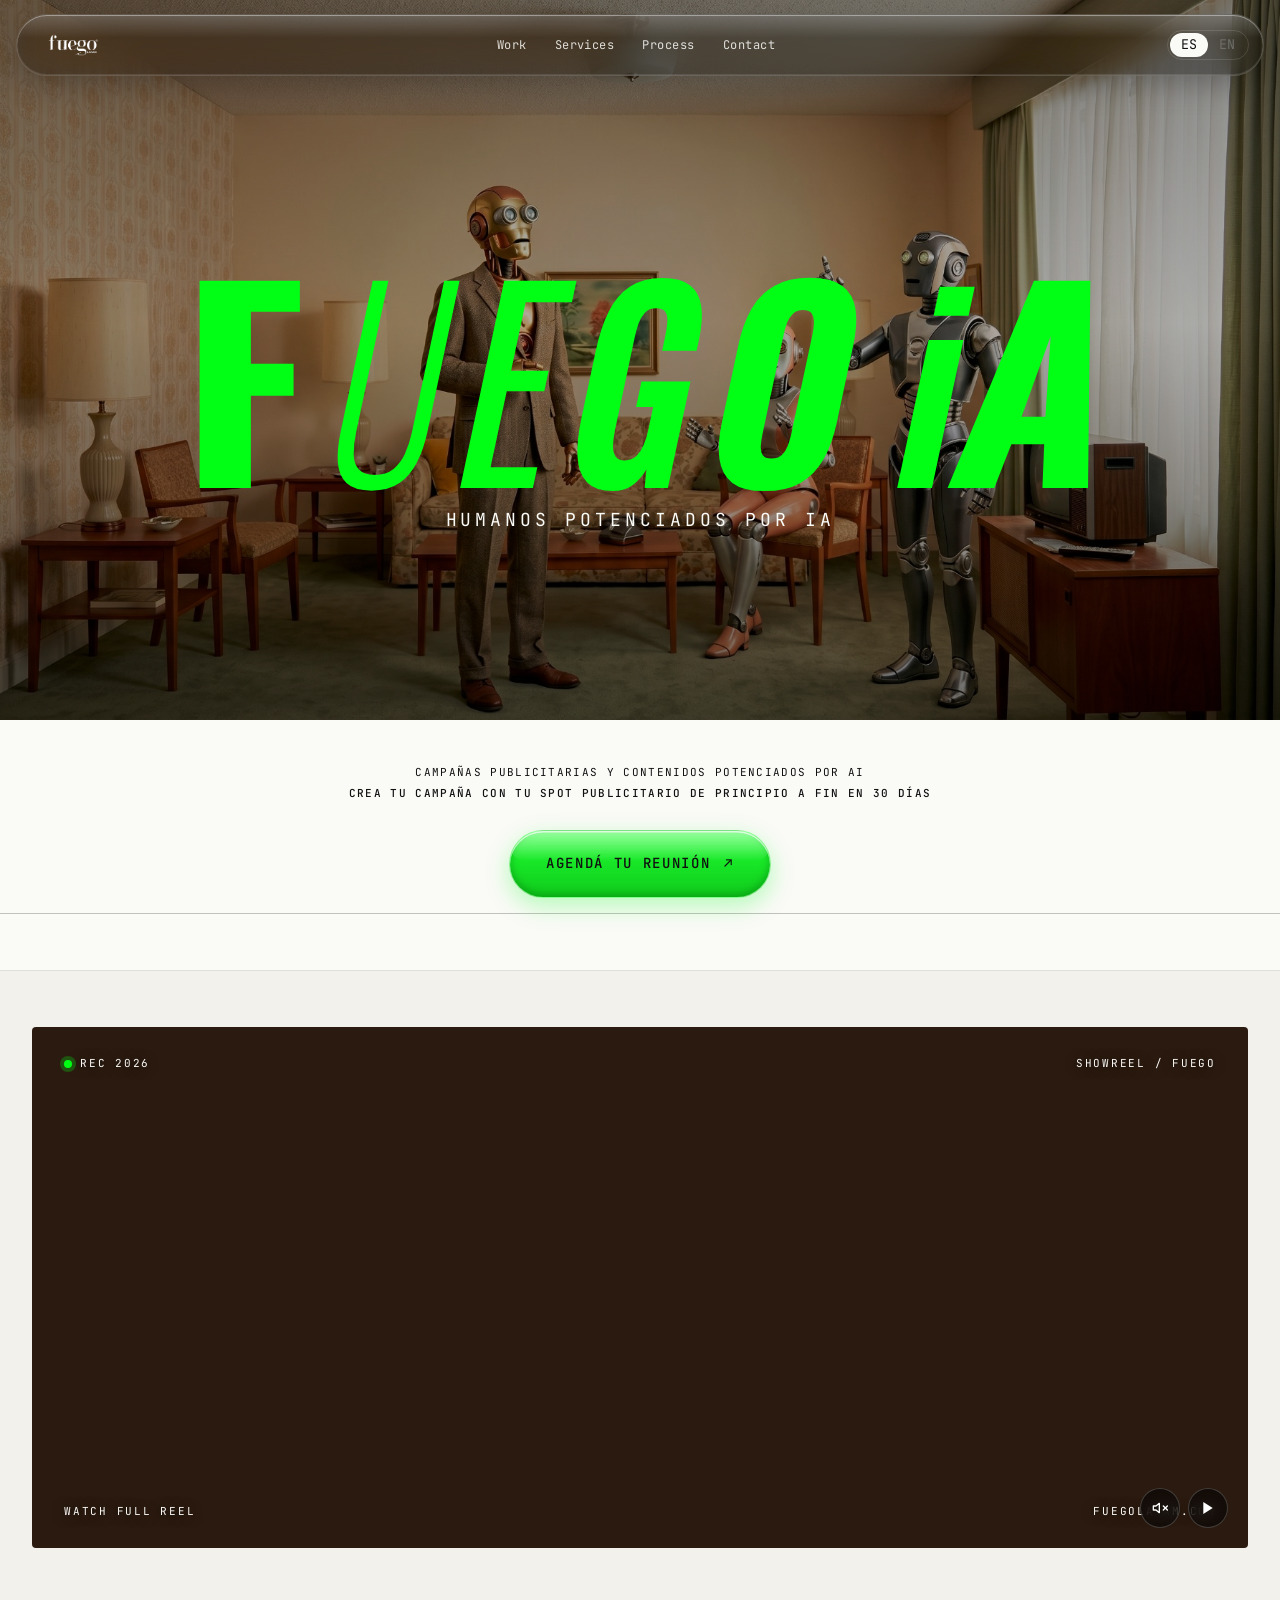
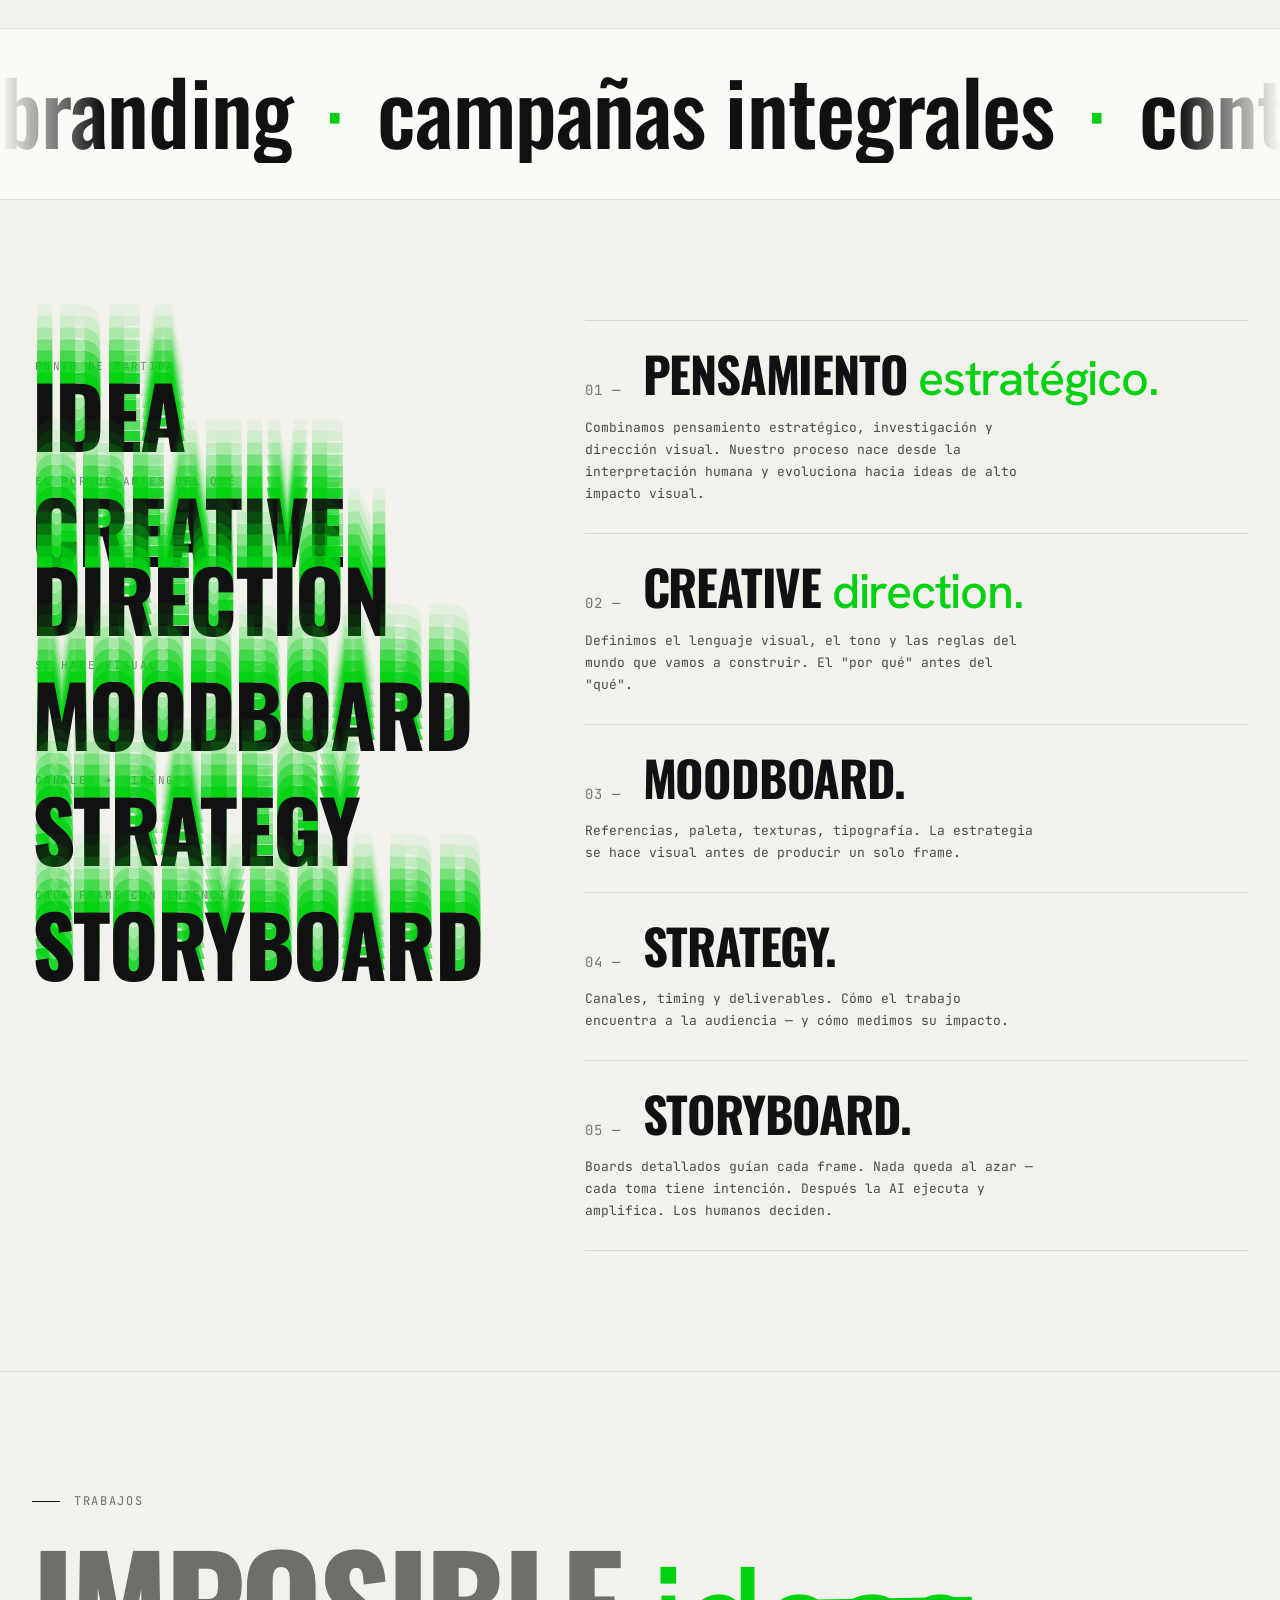
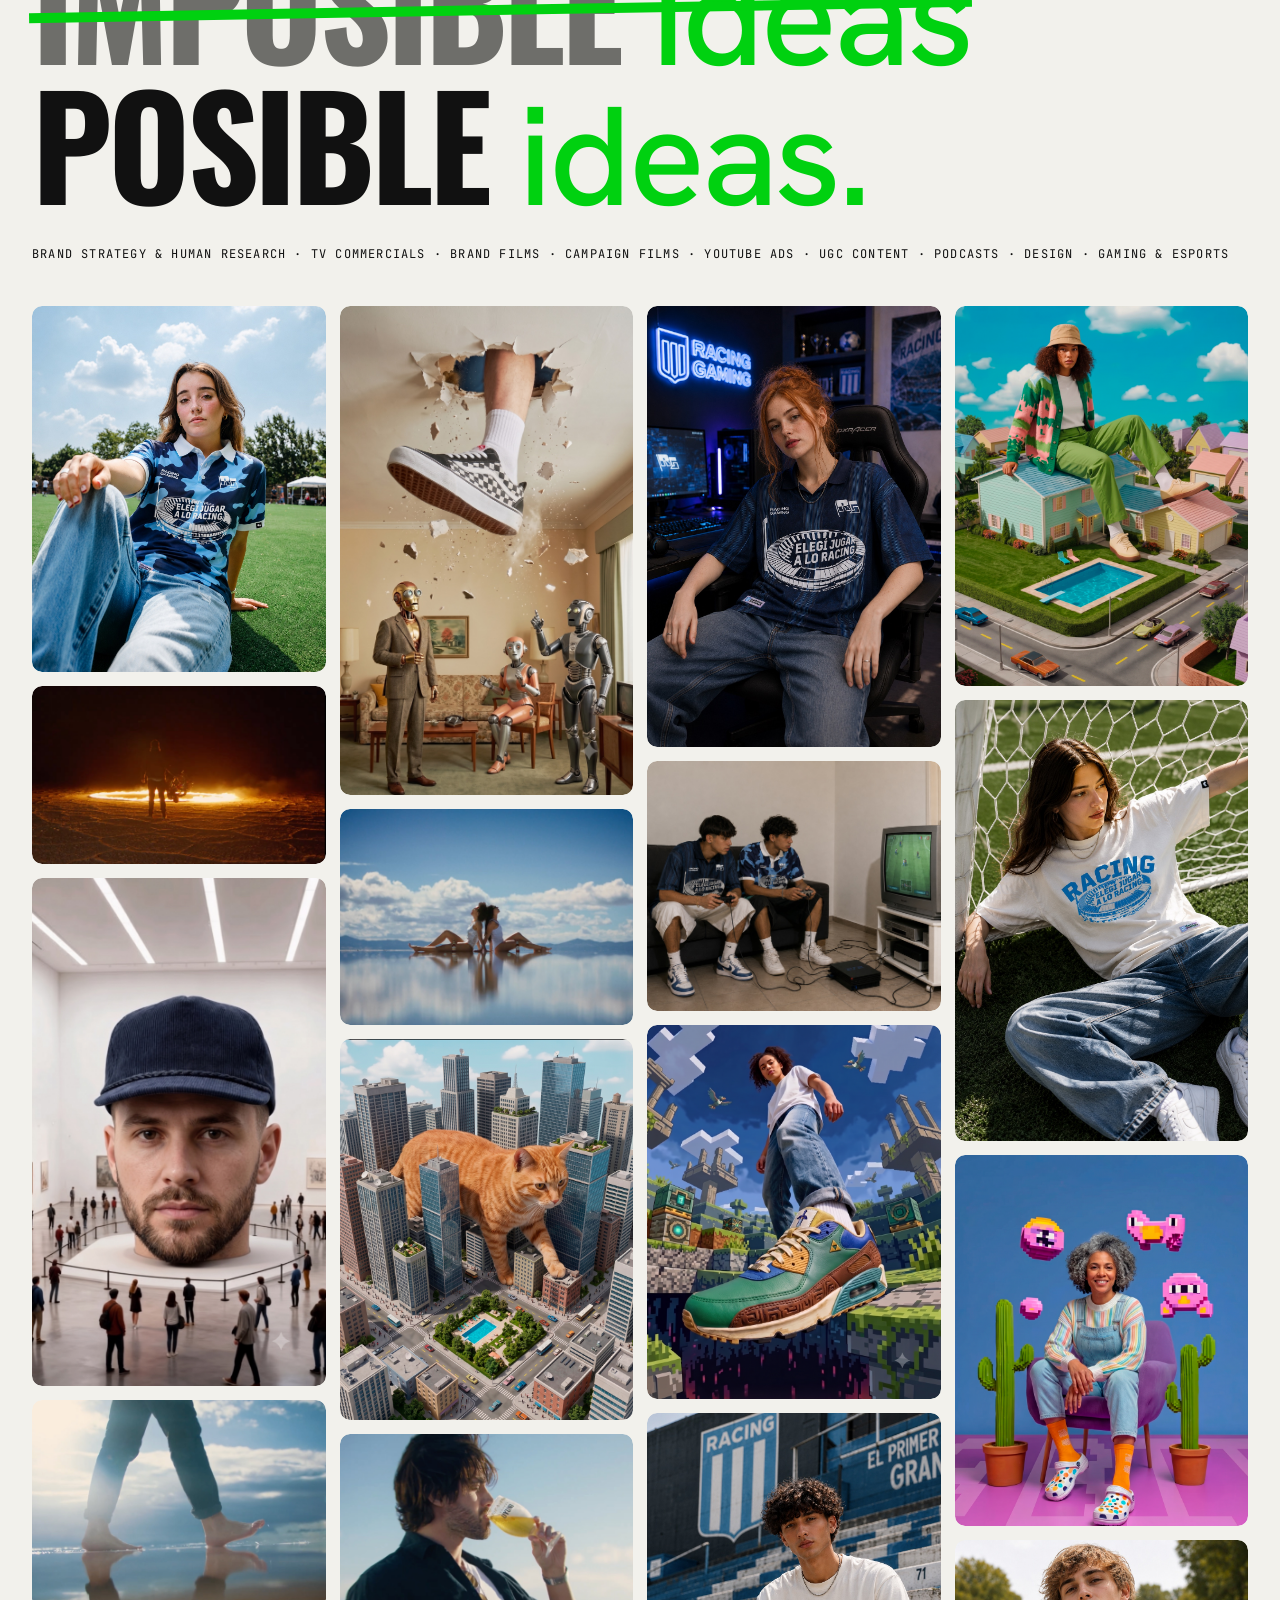
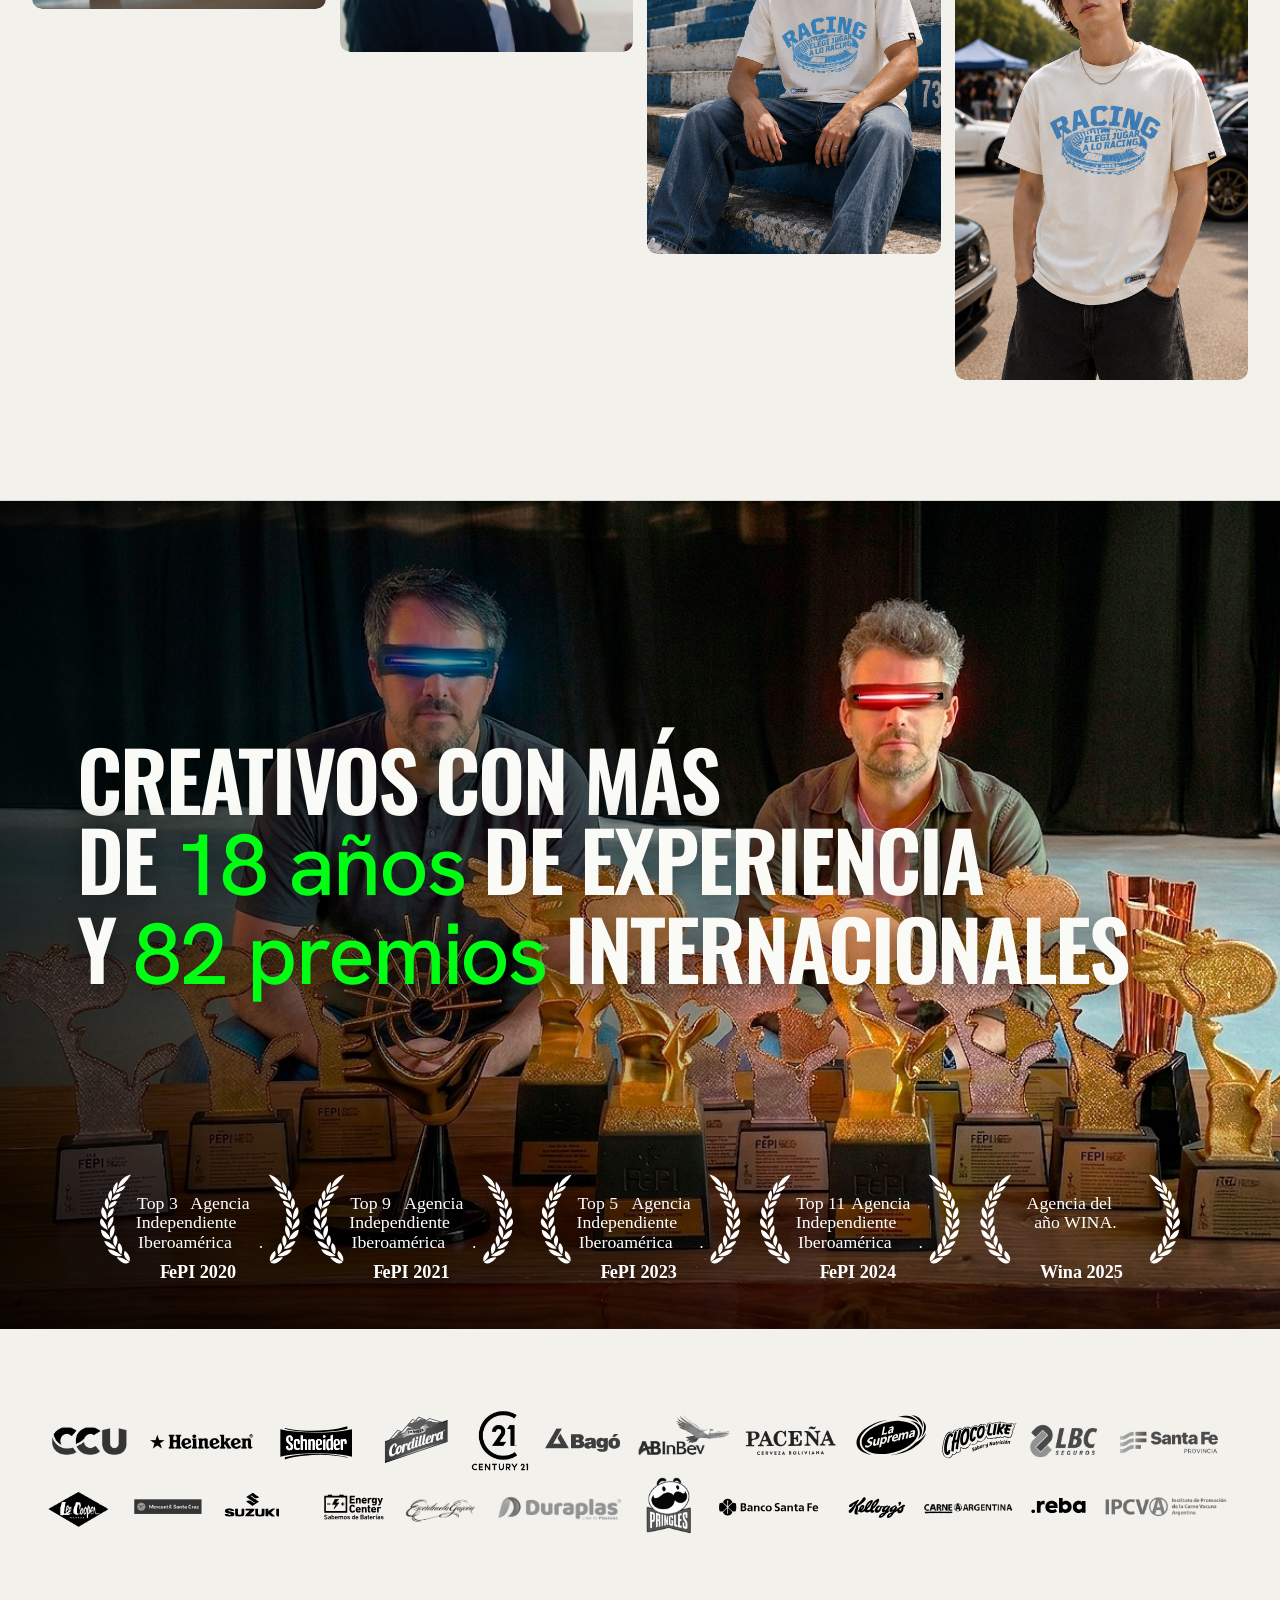
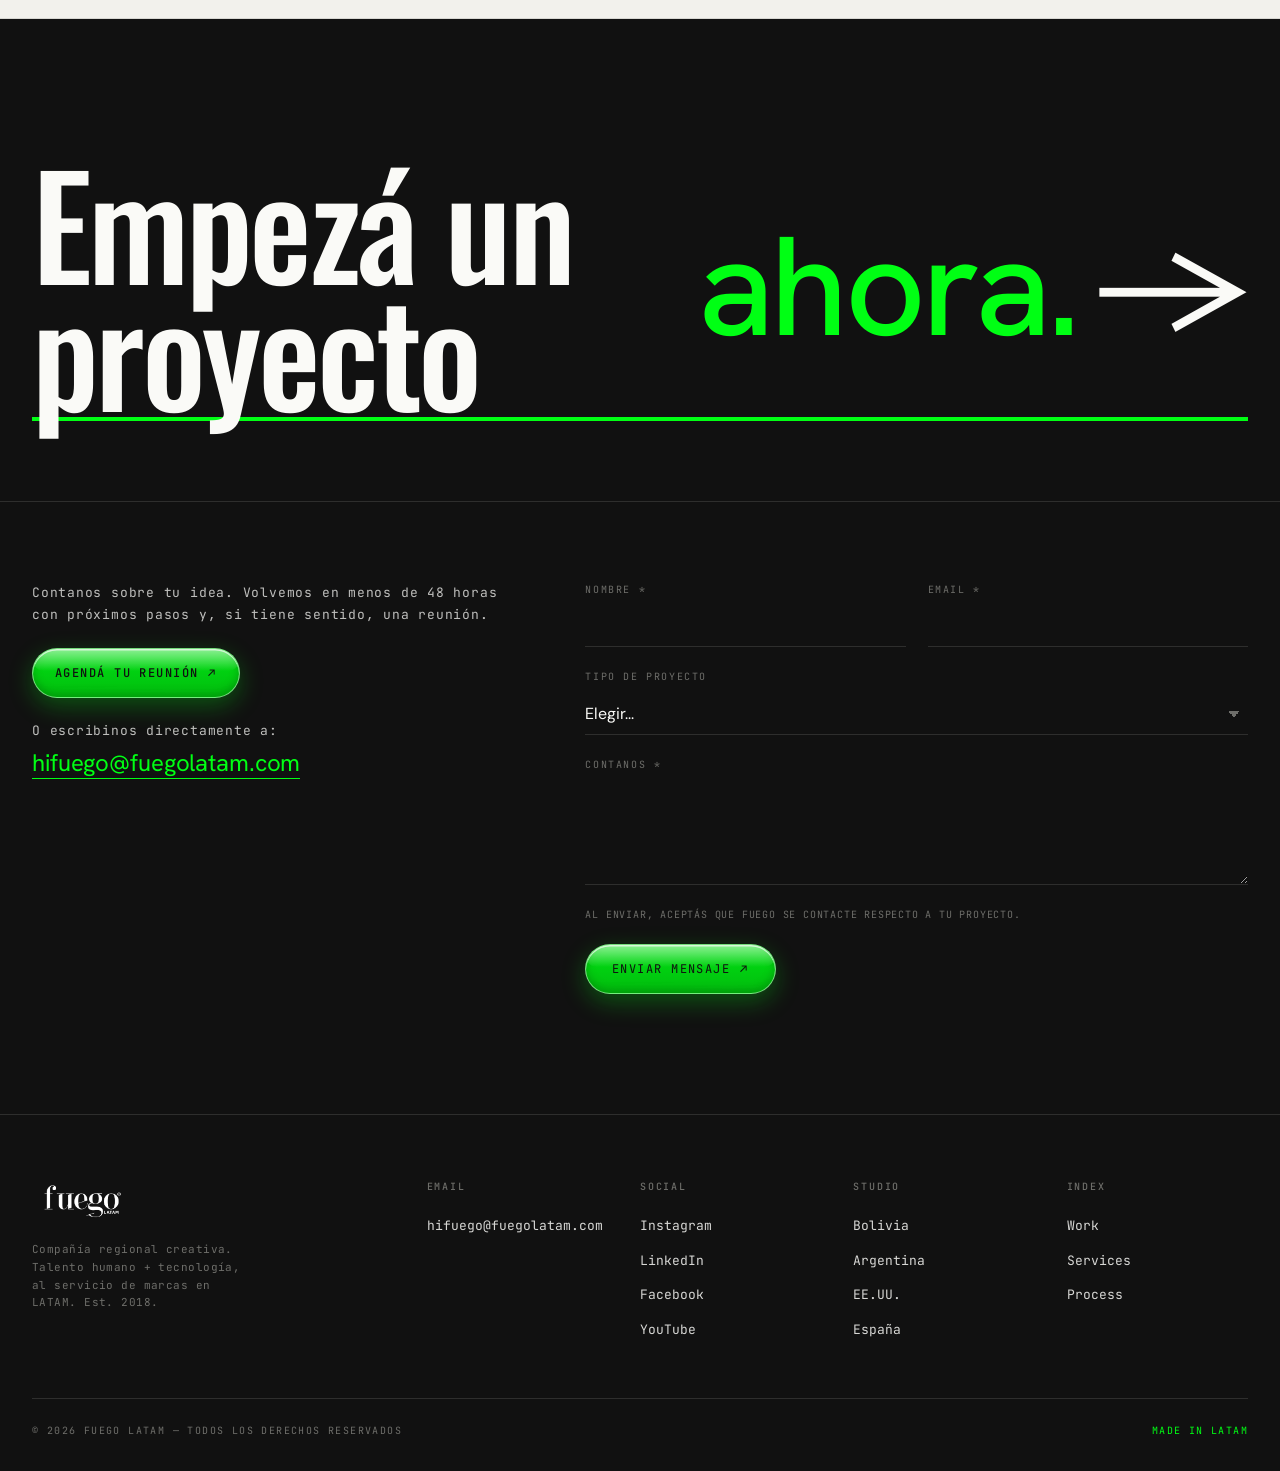
==== commit 502335af: "Cambios" ====
--- a/index.html
+++ b/index.html
@@ -375,11 +375,11 @@
   z-index: 2;
   display: grid;
   grid-template-columns: 1.2fr 1fr auto;
-  gap: 32px;
+  gap: 16px;
   align-items: center;
-  margin-top: 64px;
-  padding-top: 28px;
-  border-top: 1px solid rgba(17,17,17,0.25);
+  margin-top: 24px;
+  padding-bottom: 16px;
+  border-bottom: 1px solid rgba(17,17,17,0.25);
 }
 .hero-line {
   font-family: var(--mono);
@@ -387,17 +387,20 @@
   letter-spacing: 0.12em;
   text-transform: uppercase;
   color: var(--ink);
-  display: grid;
-  grid-template-columns: 100px 1fr;
-  gap: 16px;
-  align-items: start;
+  display: flex;
+  flex-direction: column;
+  align-items: center;
+  text-align: center;
+  gap: 4px;
+  margin-bottom: 8px;
 }
 .hero-line span:first-child {
-  opacity: 0.65;
+  opacity: 1;
 }
 .hero-line strong {
   font-weight: 500;
   line-height: 1.5;
+  max-width: 600px;
 }
 .hero-cta {
   position: relative;
@@ -1735,21 +1738,21 @@
 <section class="kinetic" id="kinetic">
   <img class="kinetic-bg" src="[data-uri]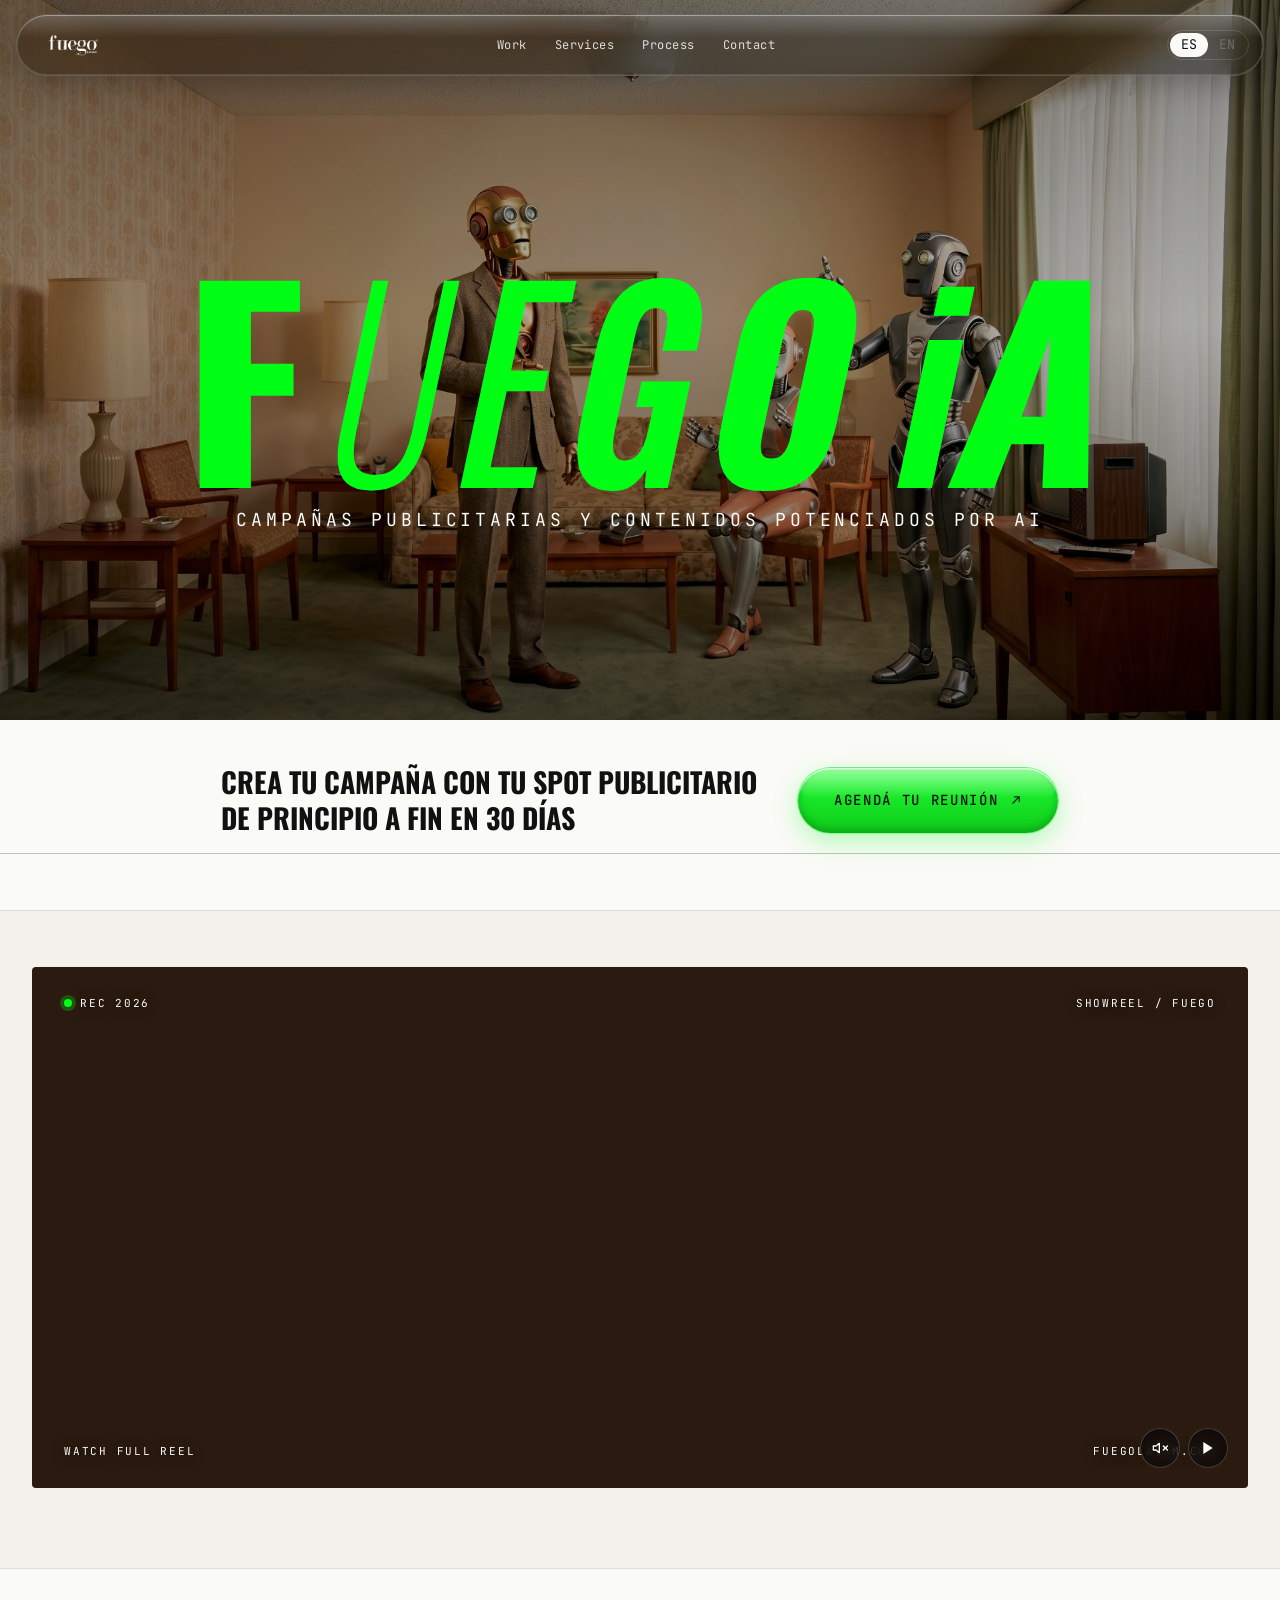
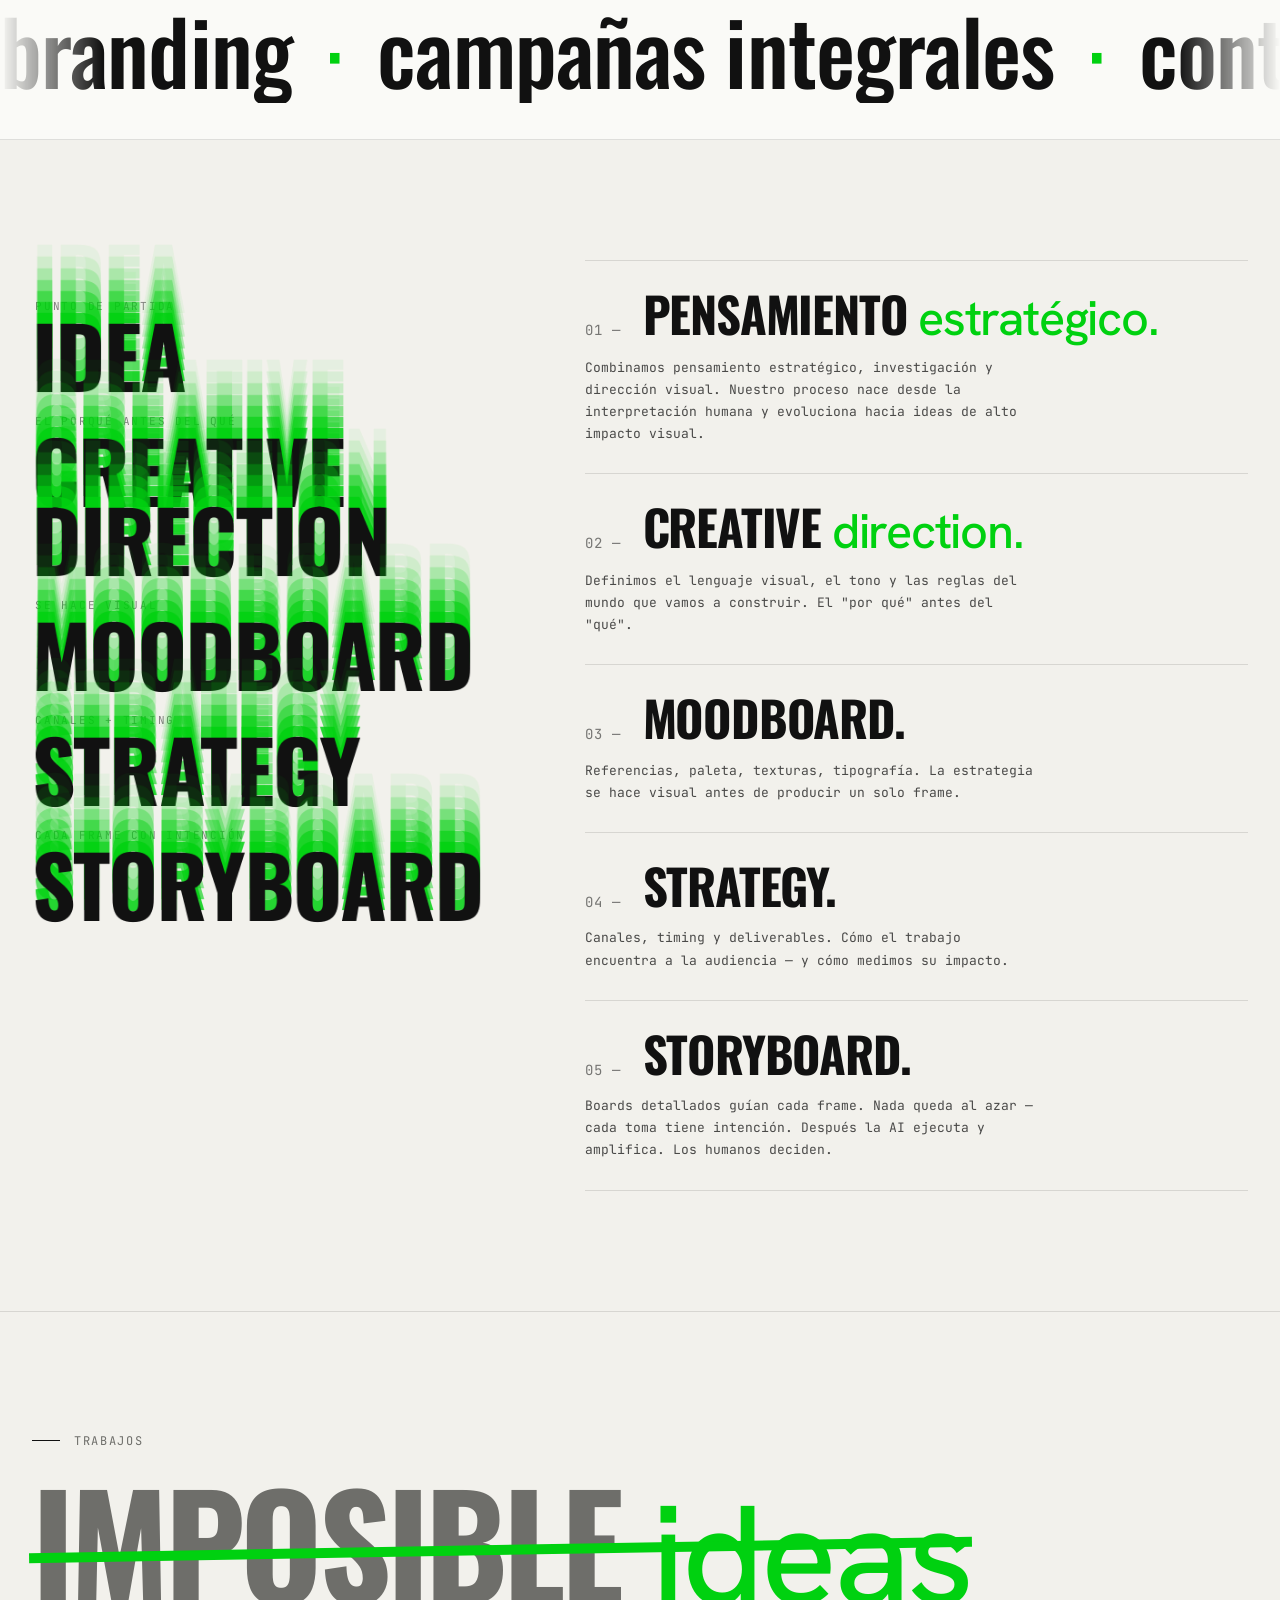
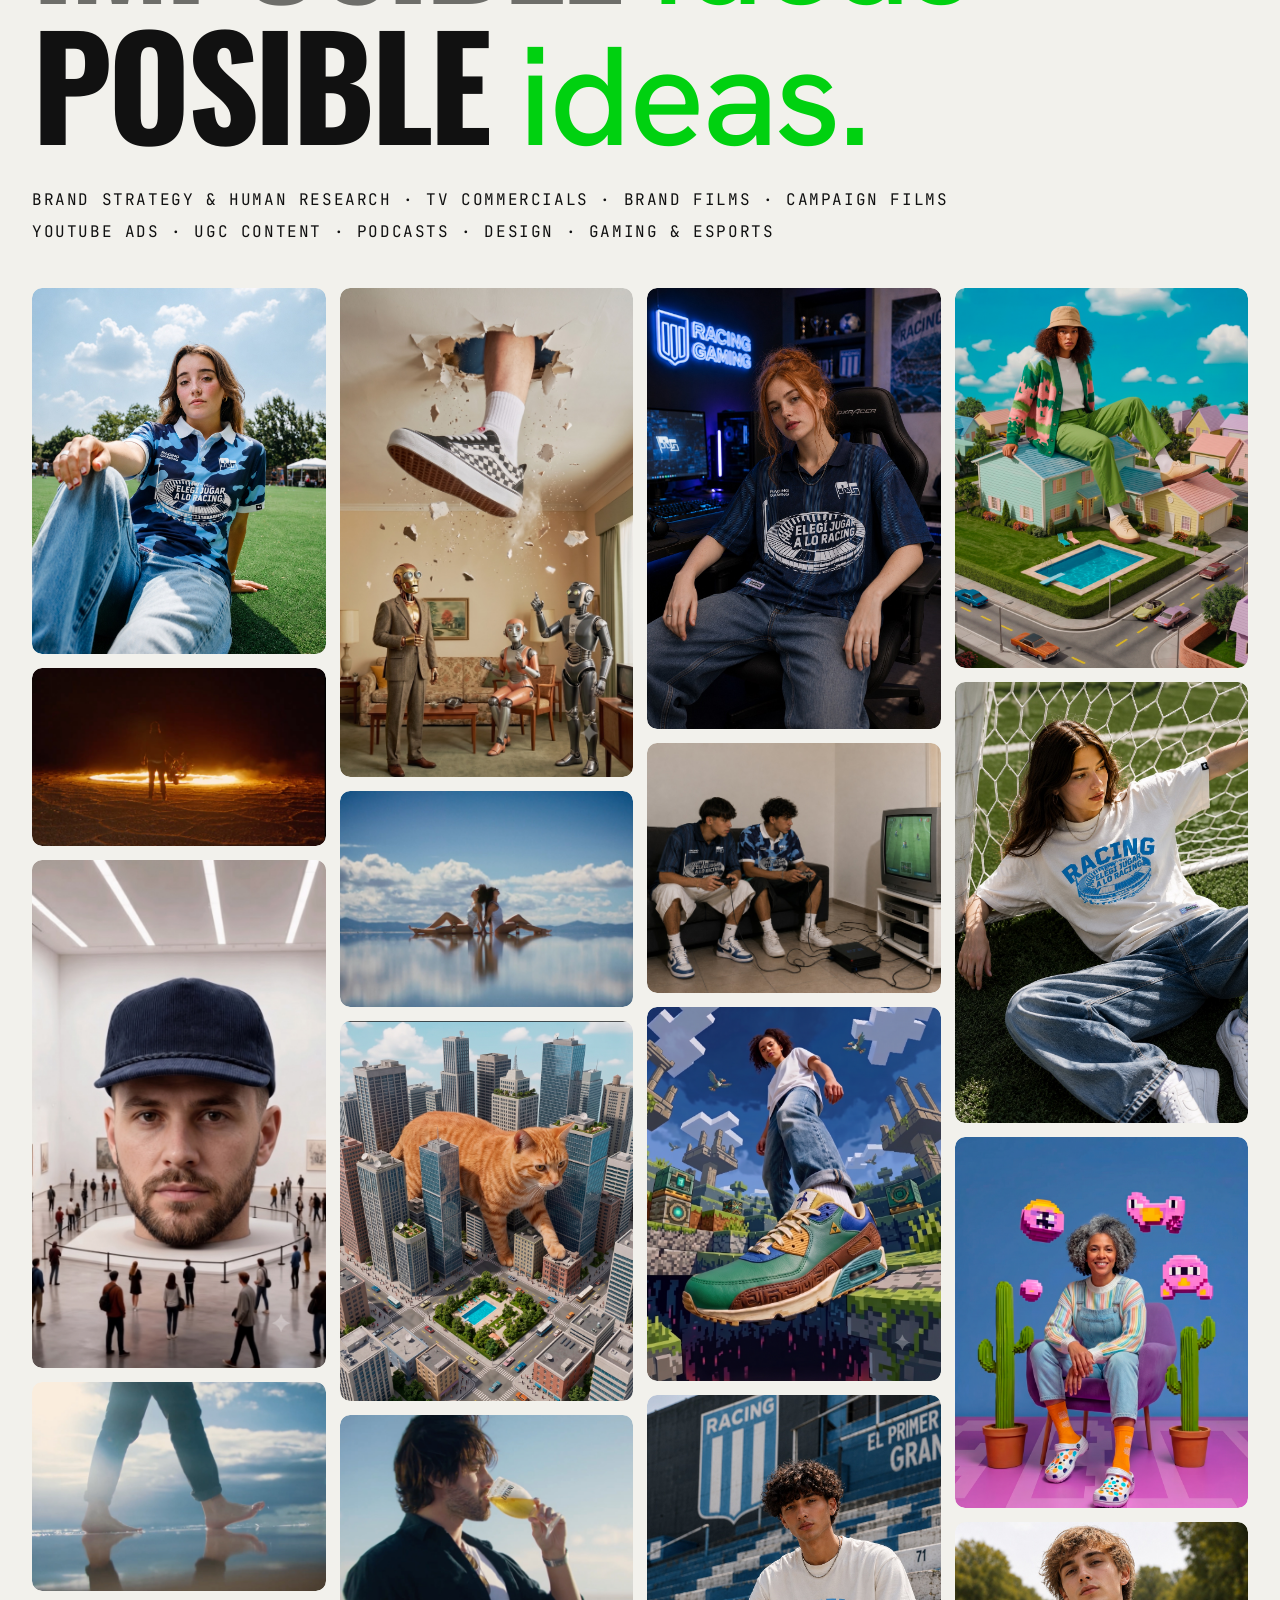
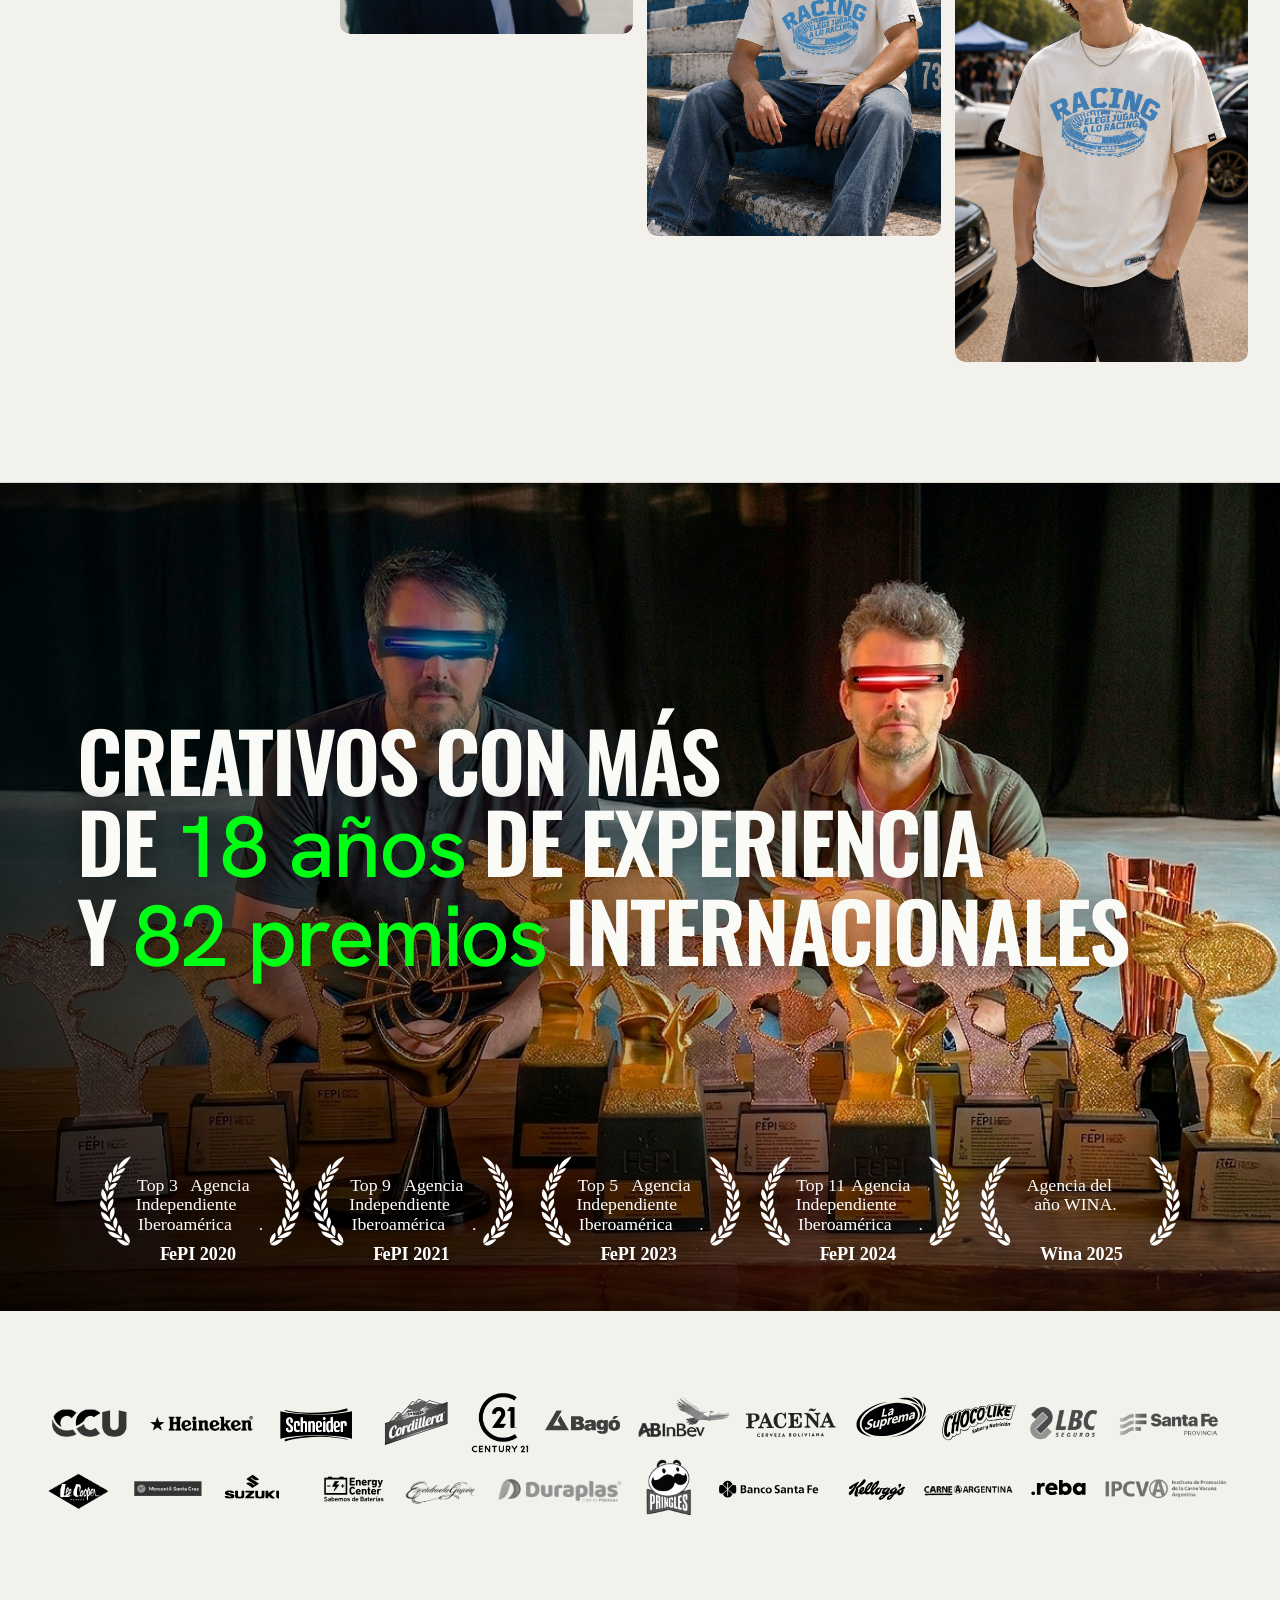
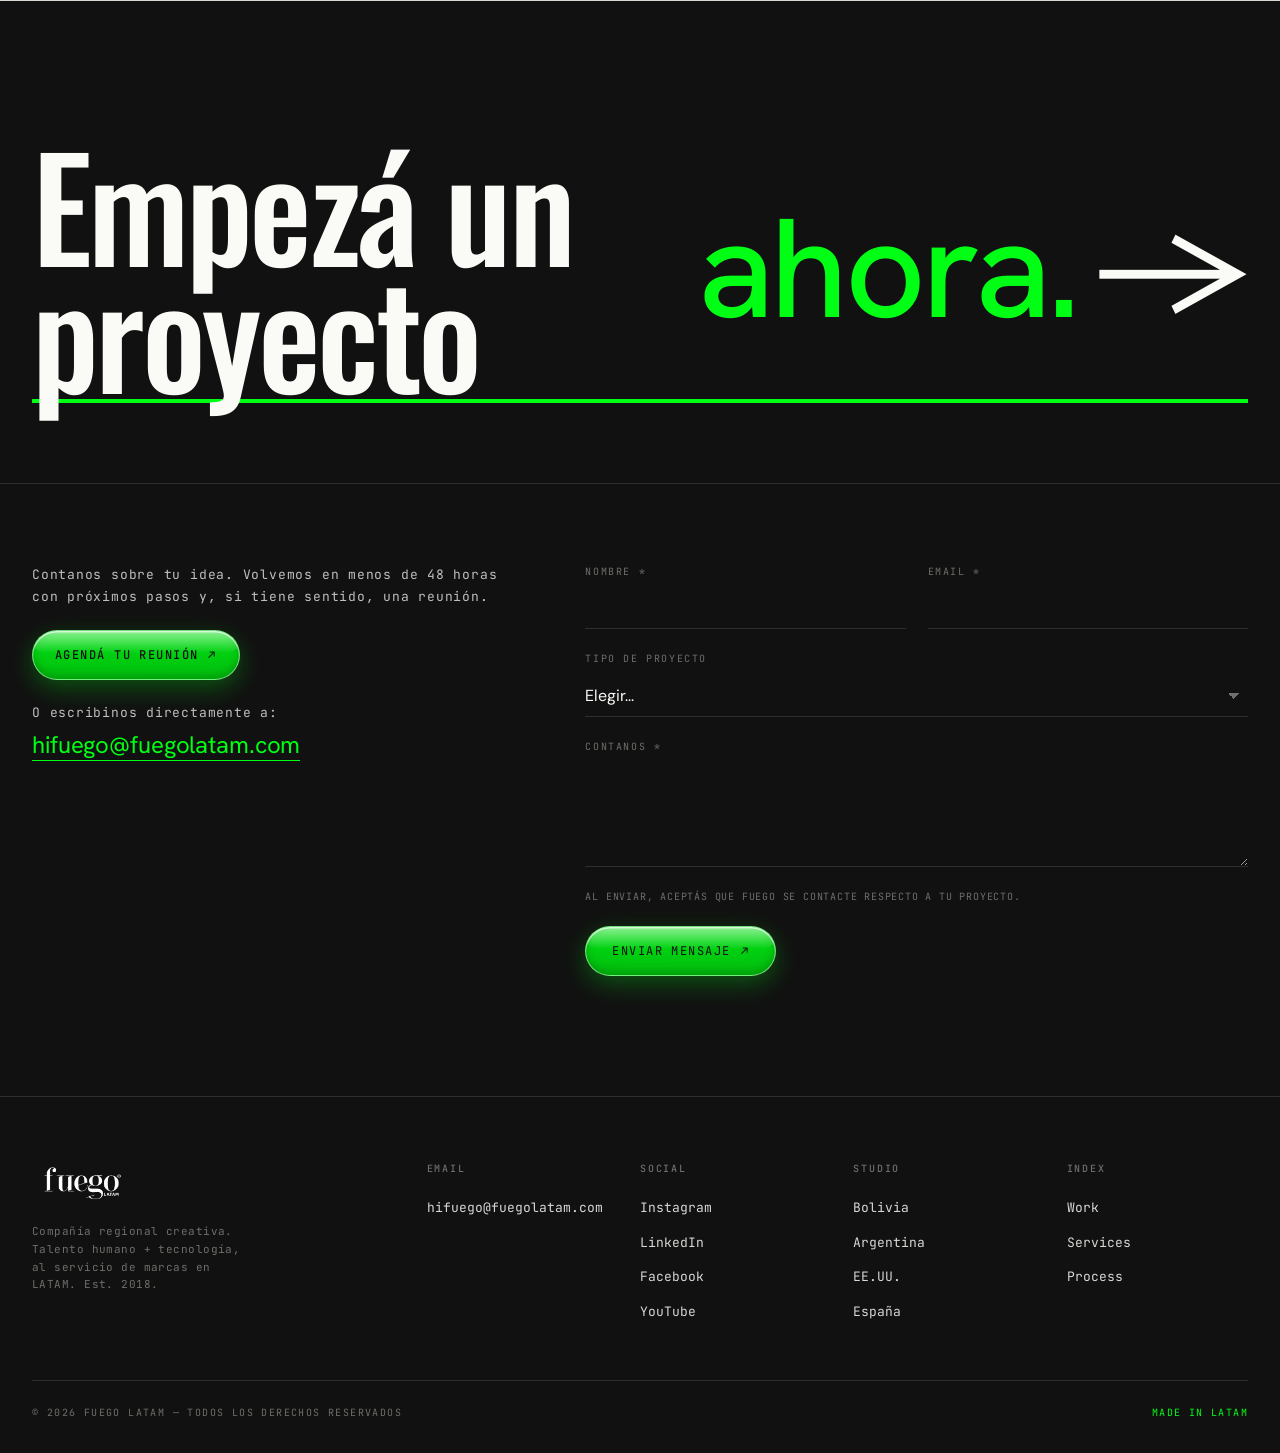
==== commit 599f29b0: "cambios" ====
--- a/index.html
+++ b/index.html
@@ -1741,18 +1741,15 @@
     <a href="#process" class="kinetic-word" aria-label="Fuego iA" style="text-decoration: none; cursor: pointer;">
       <span>F</span><span>U</span><span>E</span><span>G</span><span>O</span><span class="sp">&nbsp;</span><span>i</span><span>A</span>
     </a>
-    <p class="kinetic-sub" data-i="kin.sub">Humanos potenciados por IA</p>
+    <p class="kinetic-sub" data-i="kin.sub">CAMPAÑAS PUBLICITARIAS Y CONTENIDOS POTENCIADOS POR AI</p>
   </div>
 </section>
 
 <!-- ===================== HERO ===================== -->
 <section id="top" class="hero">
-  <div class="wrap hero-bottom" style="display: flex; flex-direction: column; align-items: center; text-align: center;">
-    <div class="hero-line">
-      <span data-i="hero.l1.label">CAMPAÑAS PUBLICITARIAS Y CONTENIDOS POTENCIADOS POR AI</span>
-      <strong data-i="hero.l1.text">CREA TU CAMPAÑA CON TU SPOT PUBLICITARIO DE PRINCIPIO A FIN EN 30 DÍAS</strong>
-    </div>
-    <div class="hero-actions" style="margin-top: 4px;">
+  <div class="wrap hero-bottom" style="display: flex; flex-direction: row; align-items: center; justify-content: center; gap: 40px;">
+    <h2 style="font-family: var(--display); font-weight: 700; font-size: clamp(18px, 2.5vw, 28px); line-height: 1.3; color: var(--ink); margin: 0;" data-i="hero.l1.text">CREA TU CAMPAÑA CON TU SPOT PUBLICITARIO<br>DE PRINCIPIO A FIN EN 30 DÍAS</h2>
+    <div class="hero-actions" style="flex-shrink: 0;">
       <a href="https://calendar.app.google/2M9ipiDXcEr8shJc7" target="_blank" rel="noopener" class="hero-cta"><span data-i="hero.cta2">Agendá tu reunión</span> <span class="arr">↗</span></a>
     </div>
   </div>
@@ -1887,8 +1884,9 @@
     <div class="sec-head">
       <div class="work-eyebrow" data-i="wk.eyebrow">Trabajos</div>
       <h2 class="work-title" data-i="wk.title"><s>Imposible</s> <em>ideas</em><br>Posible <em>ideas.</em></h2>
-      <p class="work-services" style="font-family: var(--mono); font-size: 12px; letter-spacing: 0.1em; text-transform: uppercase; color: var(--ink); margin-top: 24px; line-height: 1.8;">
-        Brand Strategy & Human Research · TV Commercials · Brand Films · Campaign Films · YouTube Ads · UGC Content · Podcasts · Design · Gaming & Esports
+      <p class="work-services" style="font-family: var(--mono); font-size: 16px; letter-spacing: 0.1em; text-transform: uppercase; color: var(--ink); margin-top: 24px; line-height: 2; text-align: left;">
+        Brand Strategy & Human Research · TV Commercials · Brand Films · Campaign Films<br>
+        YouTube Ads · UGC Content · Podcasts · Design · Gaming & Esports
       </p>
     </div>
 
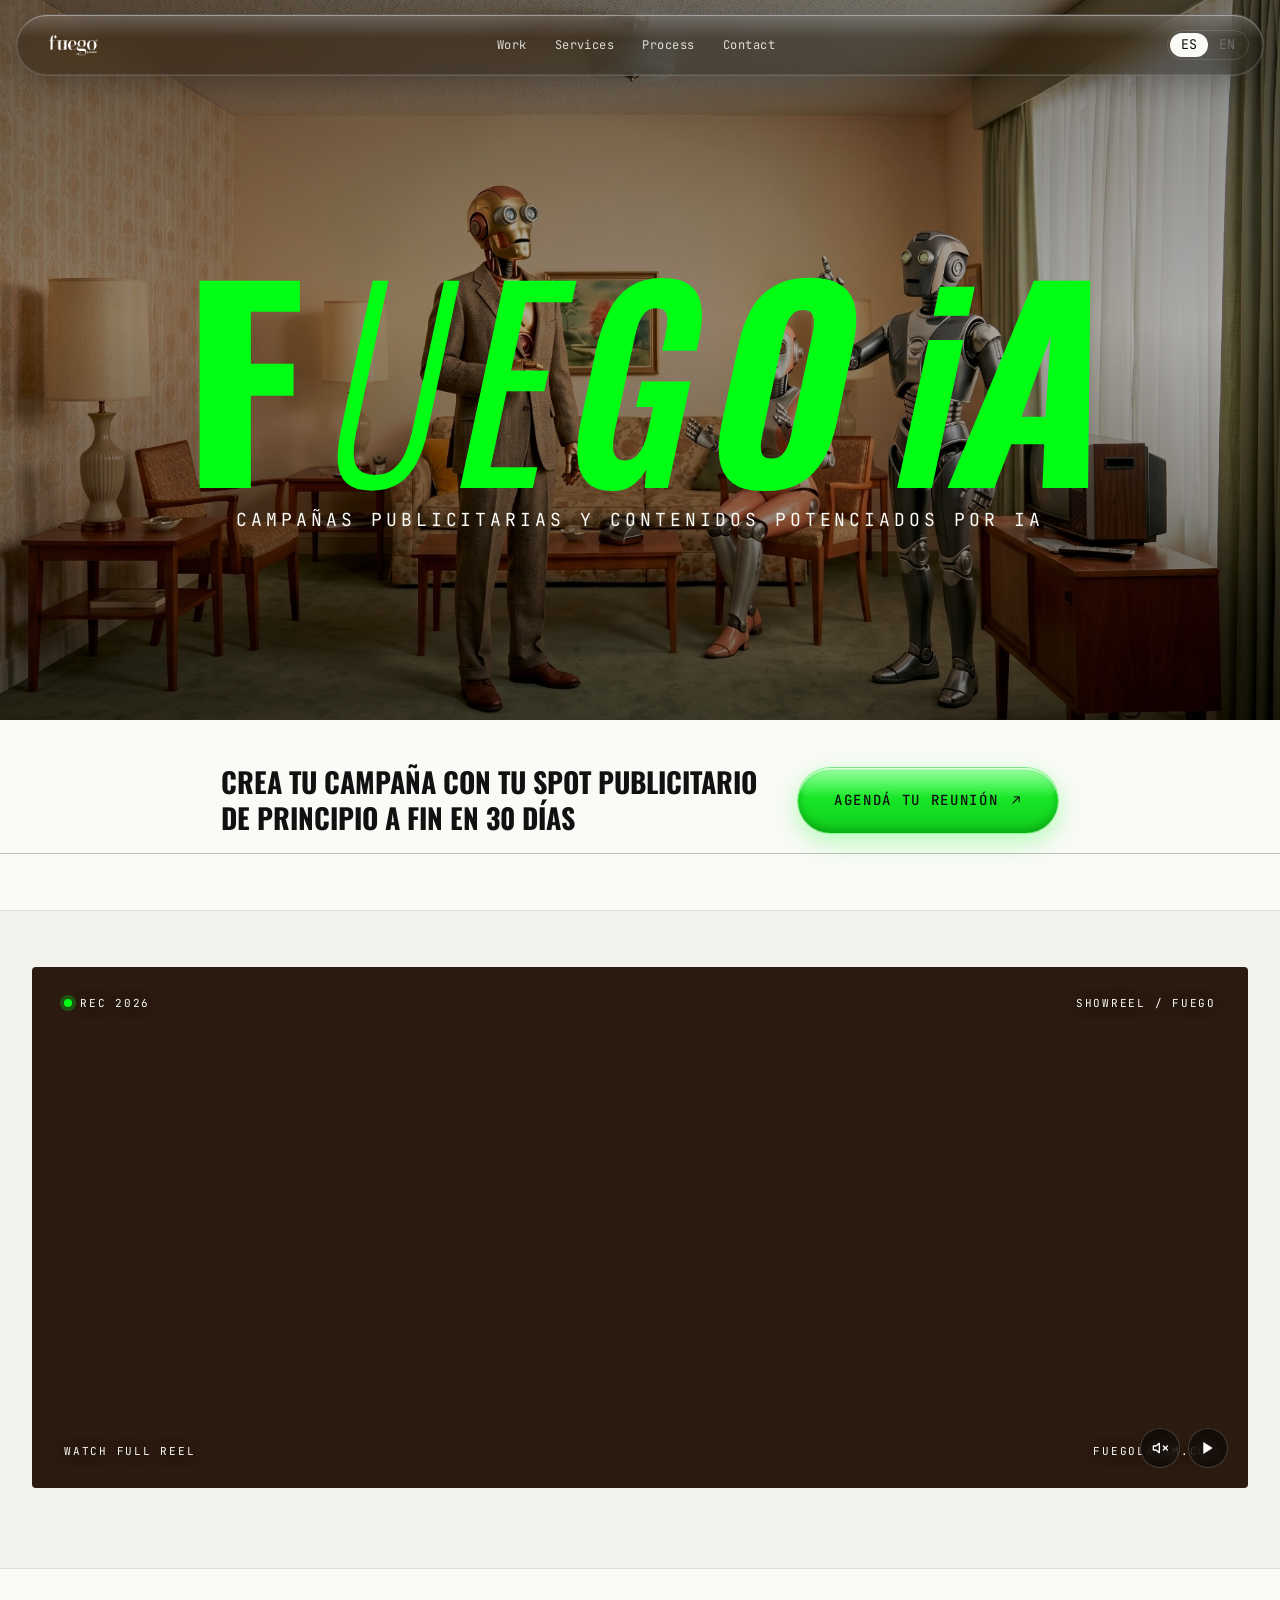
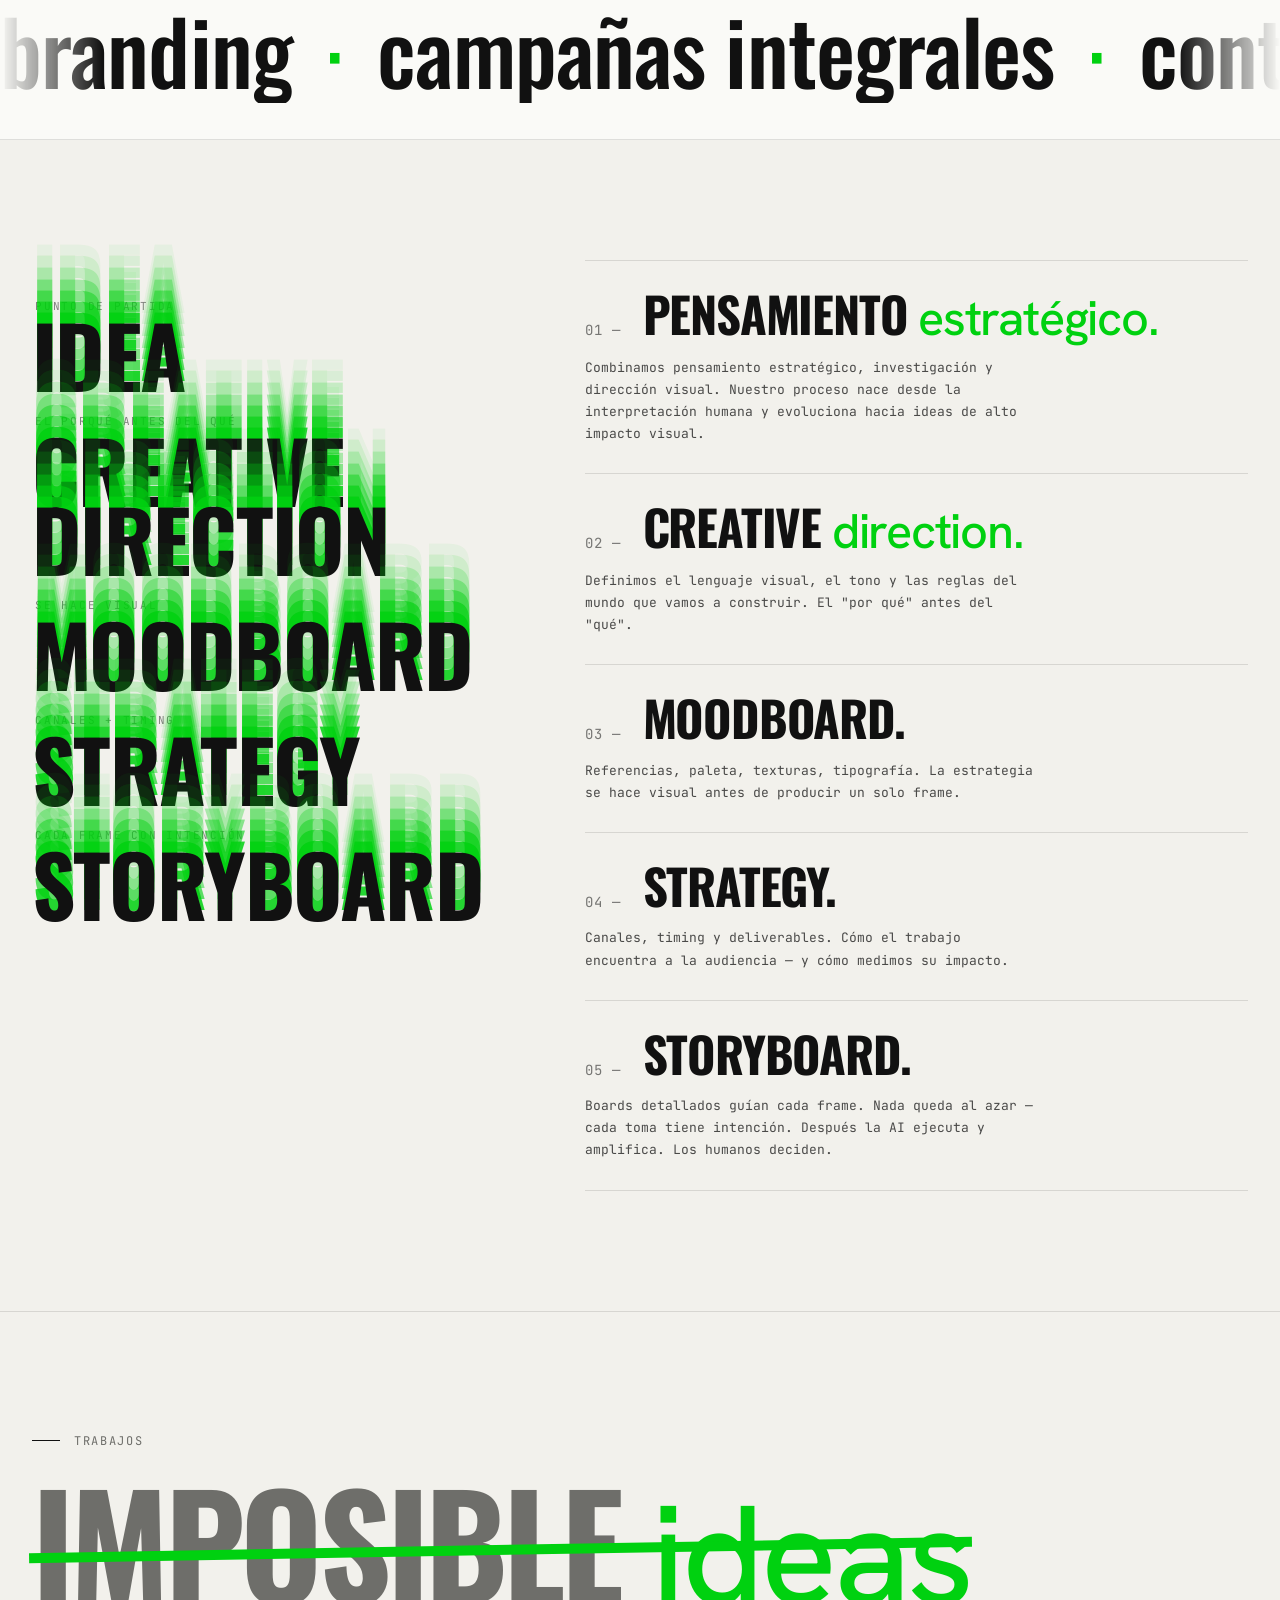
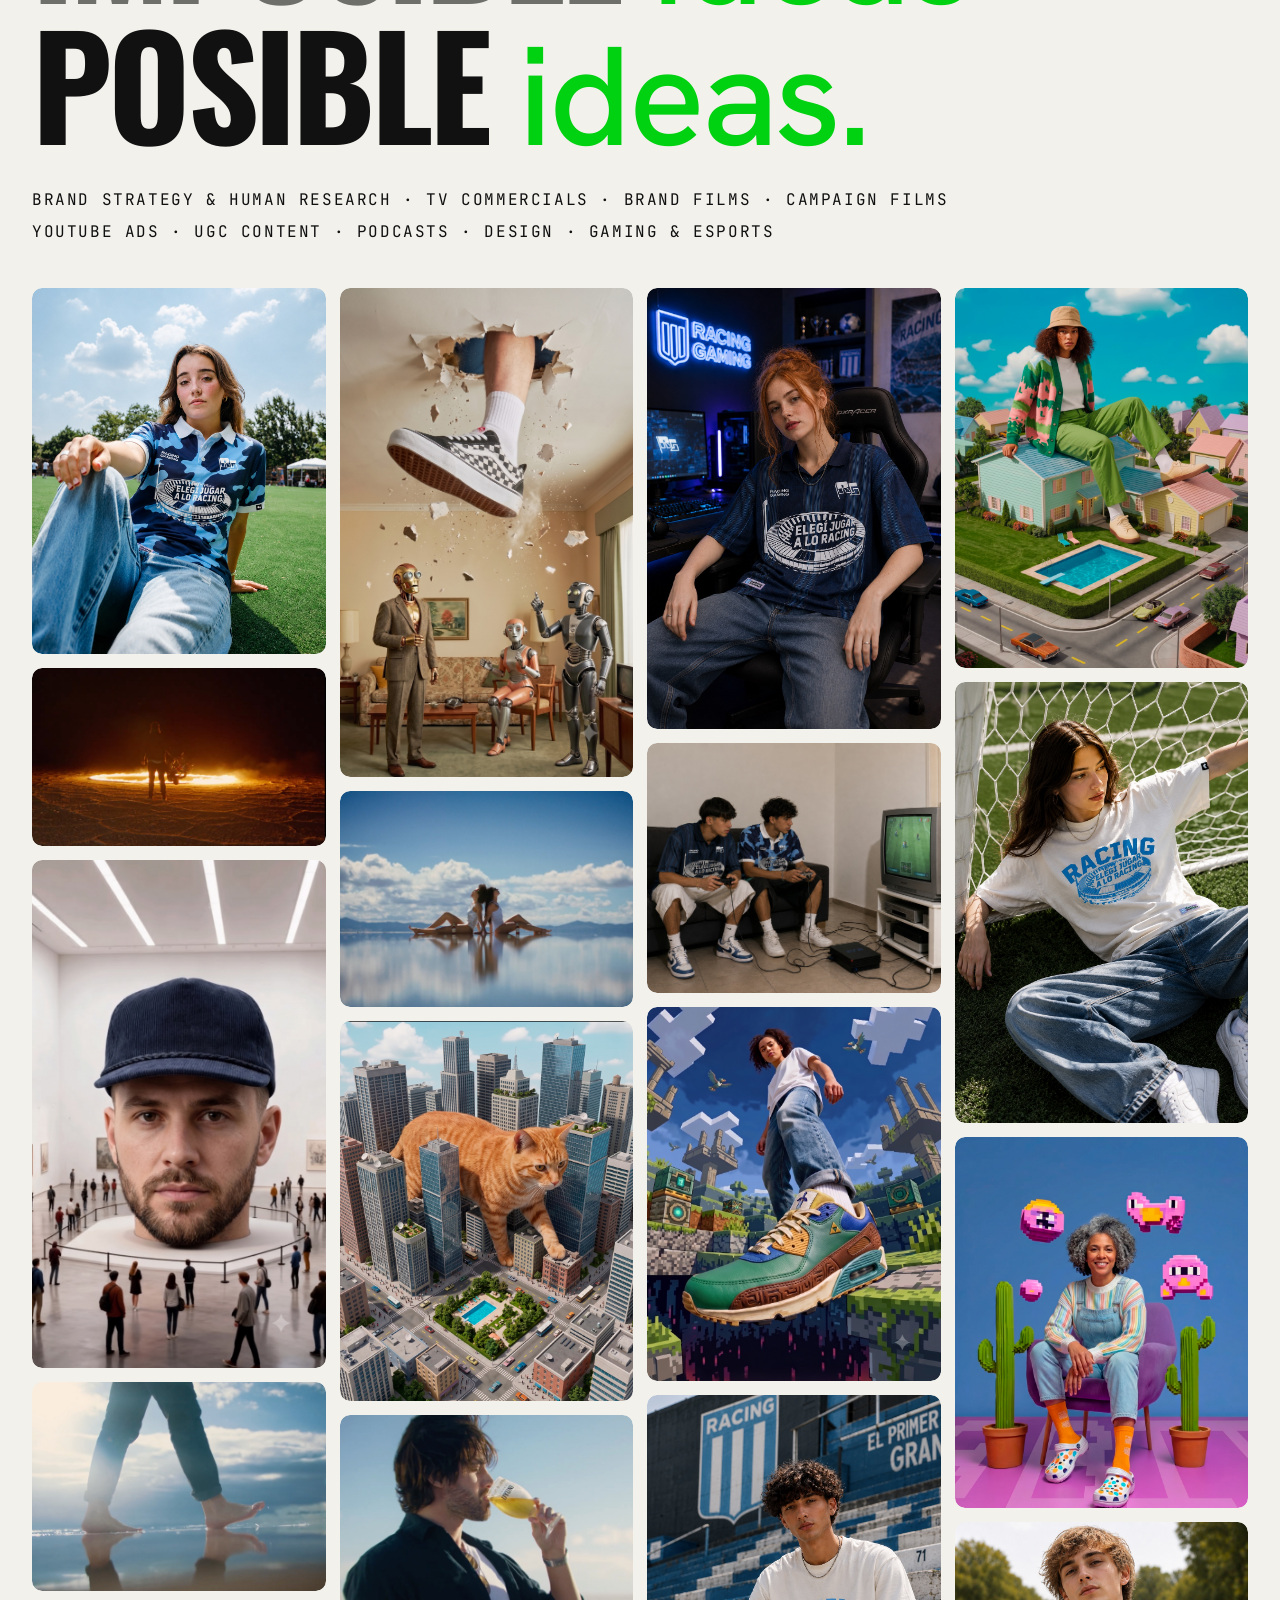
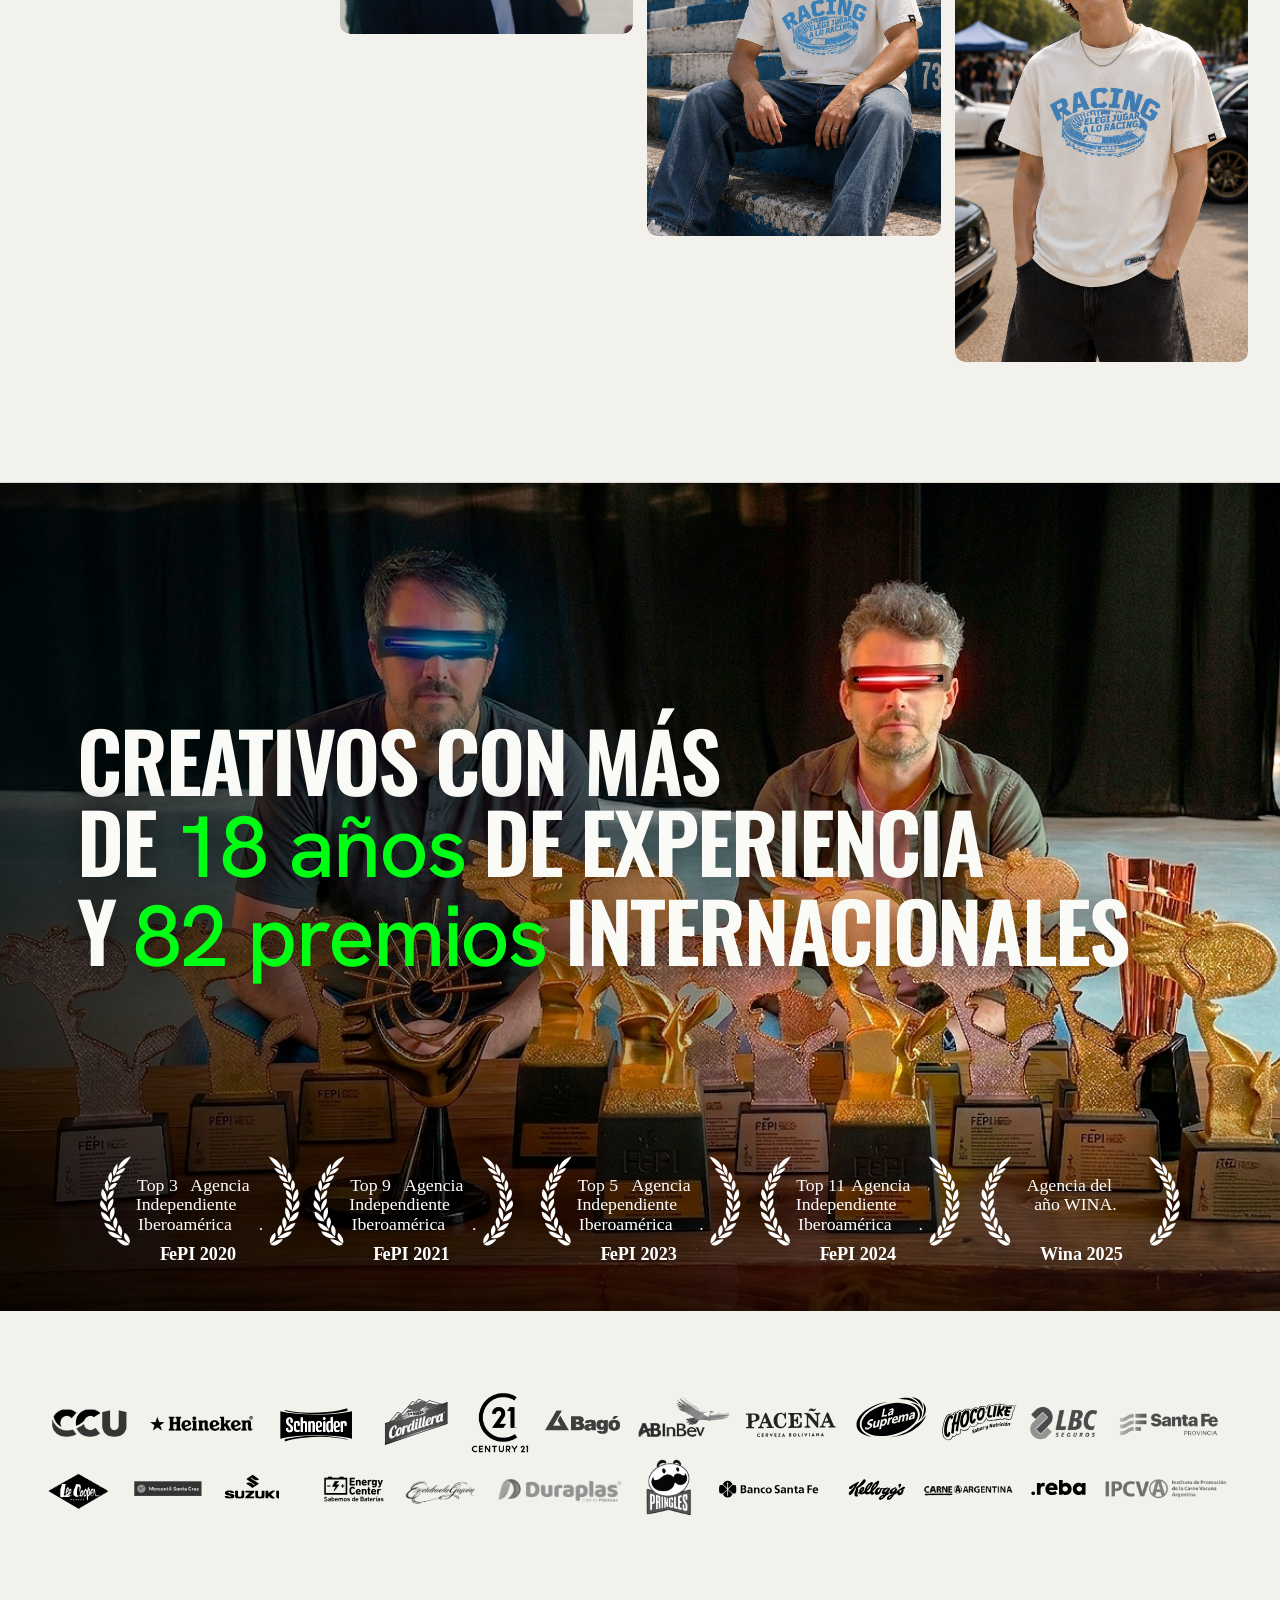
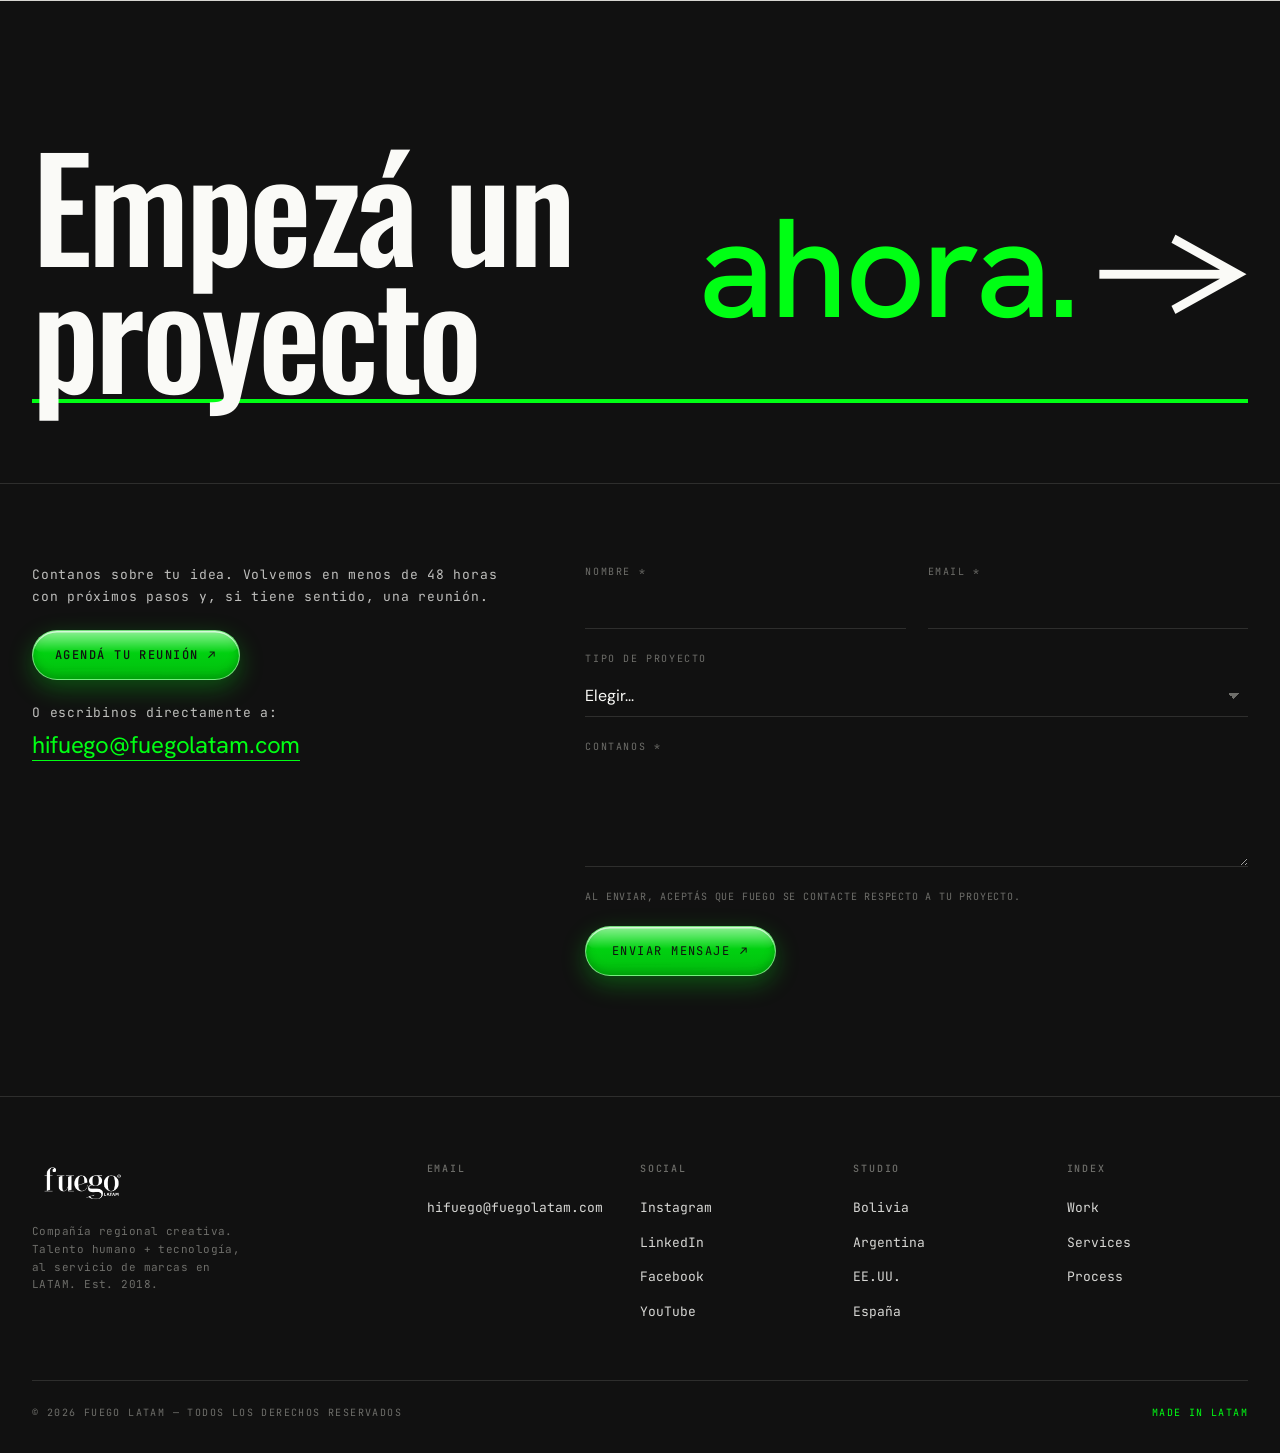
==== commit 723796d4: "Cambios actualizados" ====
--- a/index.html
+++ b/index.html
@@ -487,7 +487,8 @@
 @media (max-width: 980px) {
   .hero { padding-top: 16px; min-height: 0; }
   h1.hero-title { font-size: clamp(60px, 14vw, 130px); max-width: 100%; }
-  .hero-bottom { grid-template-columns: 1fr; gap: 24px; }
+  .hero-bottom { grid-template-columns: 1fr; gap: 24px; flex-direction: column !important; text-align: center; }
+  .hero-bottom h2 { text-align: center; }
 }
 
 /* ===================== SHOWREEL ===================== */
@@ -1741,7 +1742,7 @@
     <a href="#process" class="kinetic-word" aria-label="Fuego iA" style="text-decoration: none; cursor: pointer;">
       <span>F</span><span>U</span><span>E</span><span>G</span><span>O</span><span class="sp">&nbsp;</span><span>i</span><span>A</span>
     </a>
-    <p class="kinetic-sub" data-i="kin.sub">CAMPAÑAS PUBLICITARIAS Y CONTENIDOS POTENCIADOS POR AI</p>
+    <p class="kinetic-sub" data-i="kin.sub">CAMPAÑAS PUBLICITARIAS Y CONTENIDOS POTENCIADOS POR IA</p>
   </div>
 </section>
 
@@ -2159,9 +2160,9 @@
       en: '<span class="row">Humans and <em>machines</em></span>\
            <span class="row">working <em>together.</em></span>'
     },
-    '[data-i="kin.sub"]':        { en: 'Humans powered by AI' },
+    '[data-i="kin.sub"]':        { en: 'ADVERTISING CAMPAIGNS AND CONTENT POWERED BY AI' },
     '[data-i="hero.l1.label"]':  { en: '(Company)' },
-    '[data-i="hero.l1.text"]':   { en: 'Regional creativity + content production. We turn ideas into campaigns that connect brands with people.' },
+    '[data-i="hero.l1.text"]':   { en: 'CREATE YOUR CAMPAIGN WITH YOUR AD SPOT<br>FROM START TO FINISH IN 30 DAYS' },
     '[data-i="hero.l2.label"]':  { en: '(Based in)' },
     '[data-i="hero.l2.text"]':   { en: 'Bolivia · Argentina · USA' },
     '[data-i="hero.cta"]':       { en: 'Start a project' },
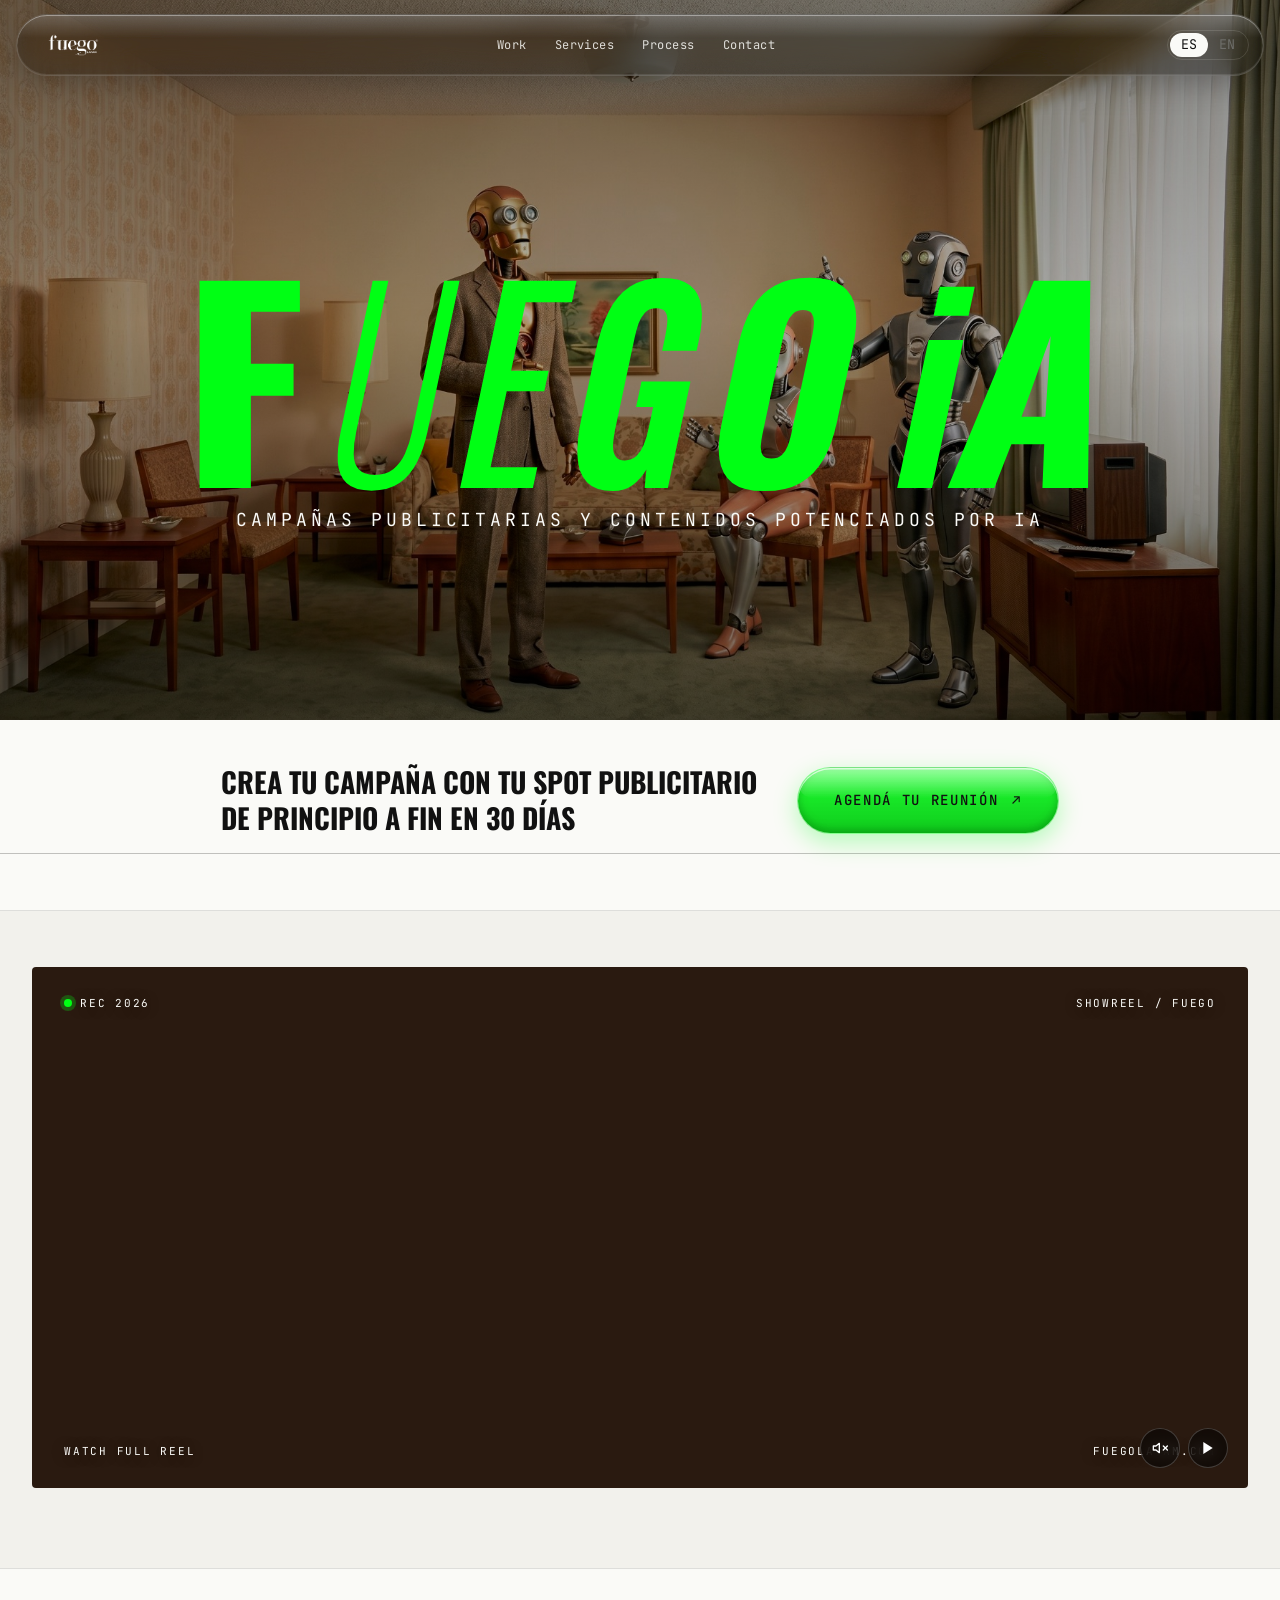
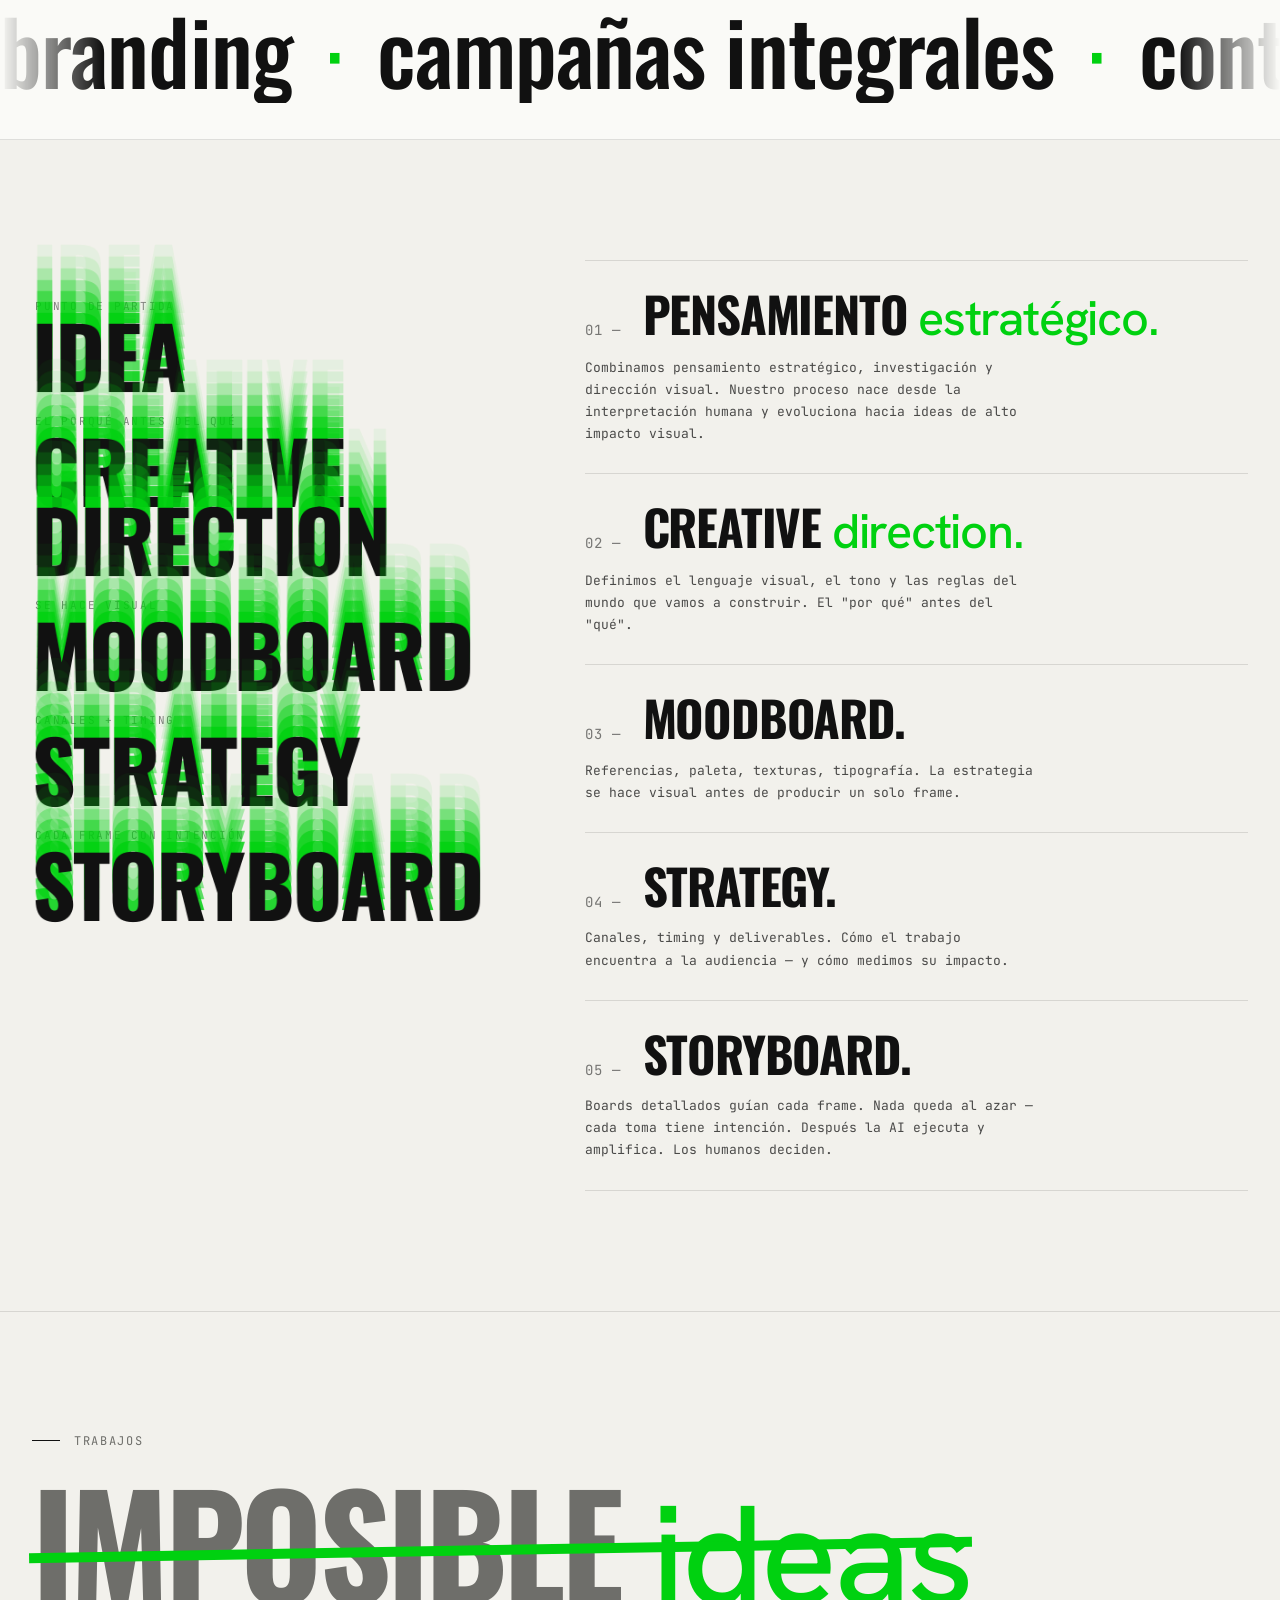
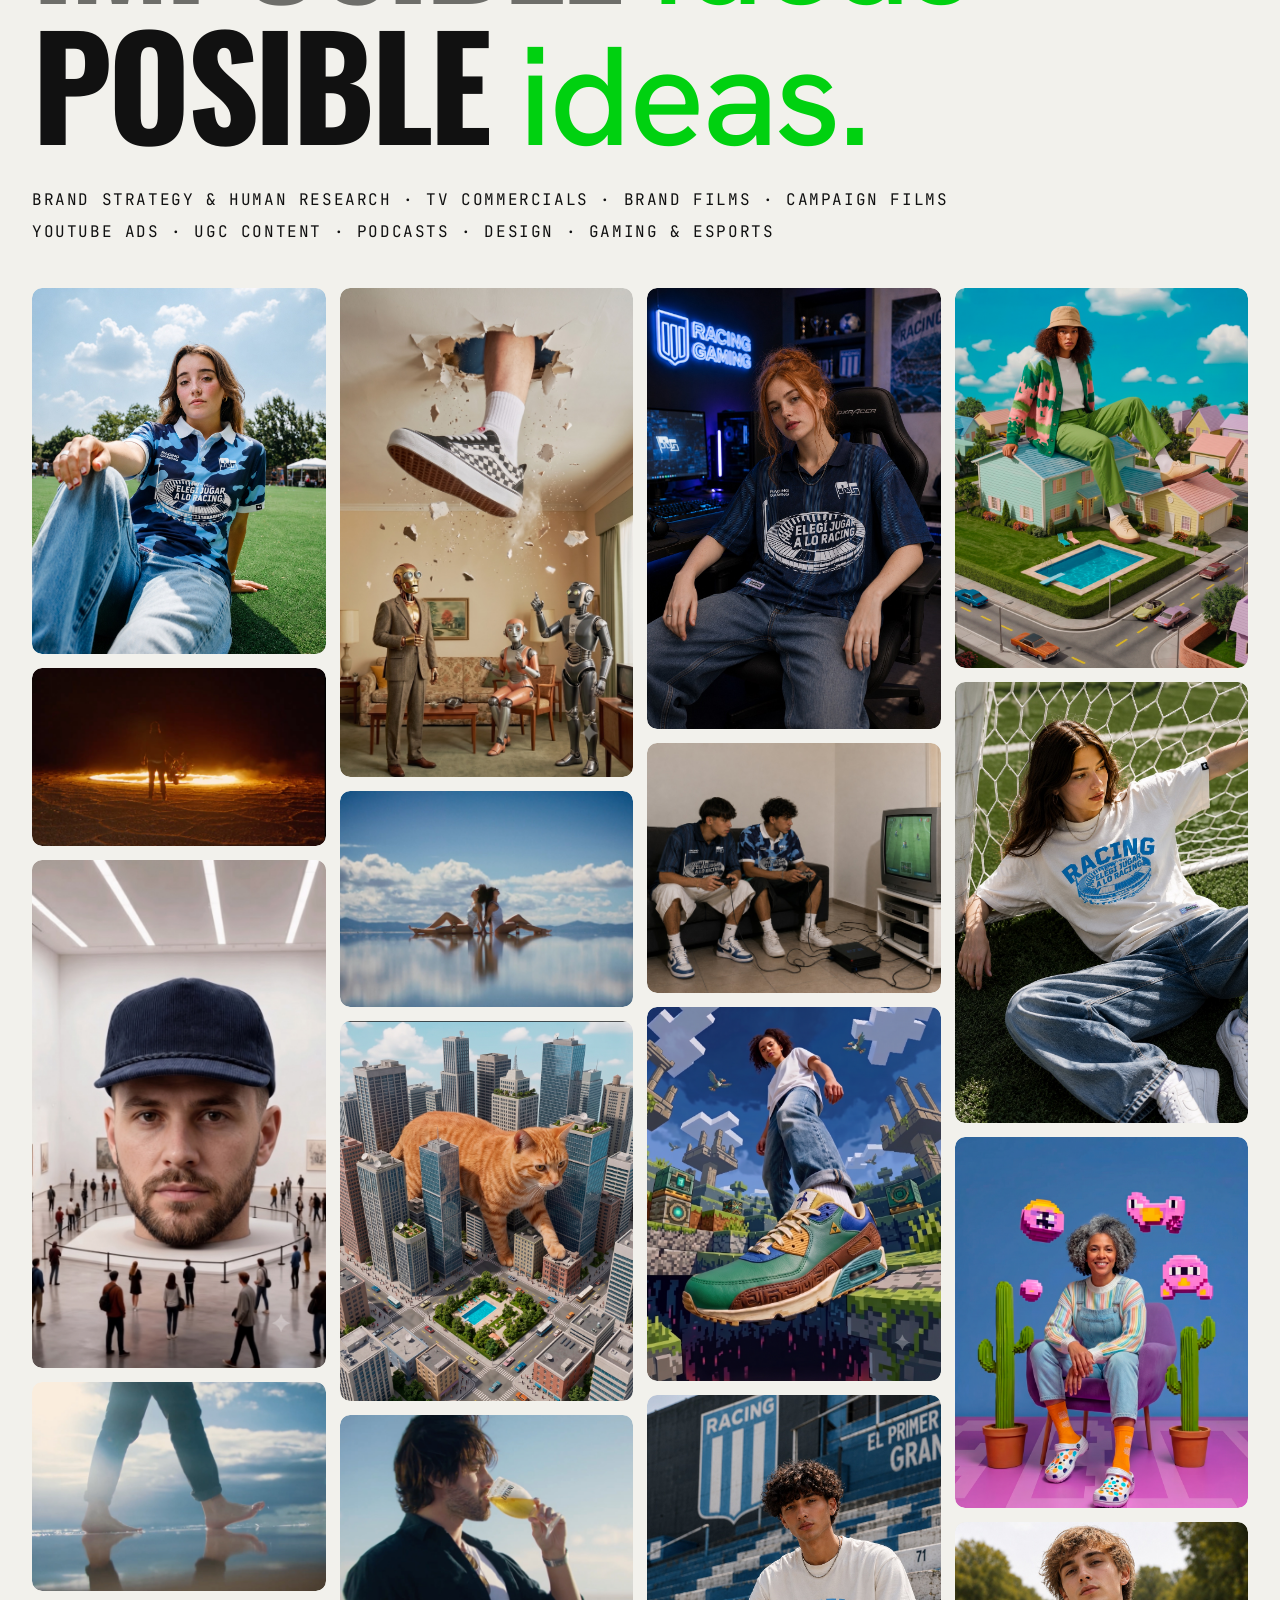
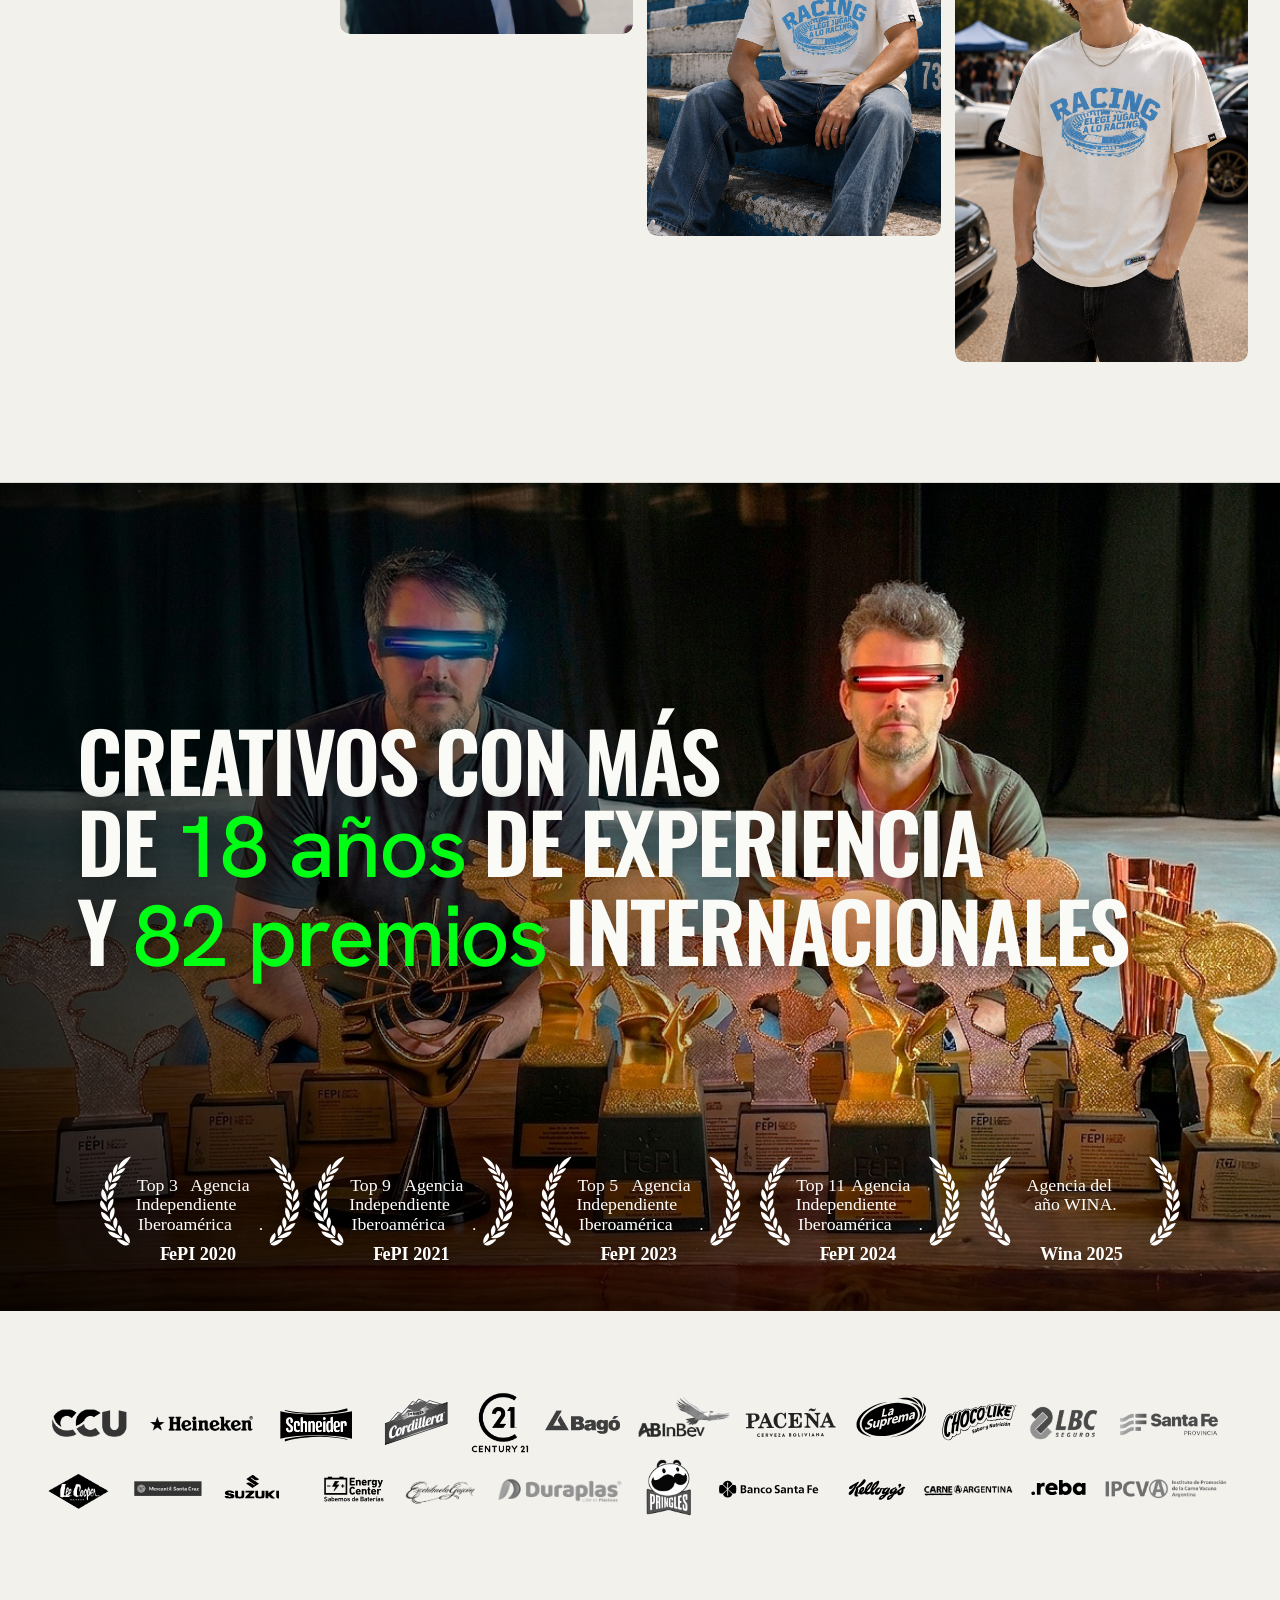
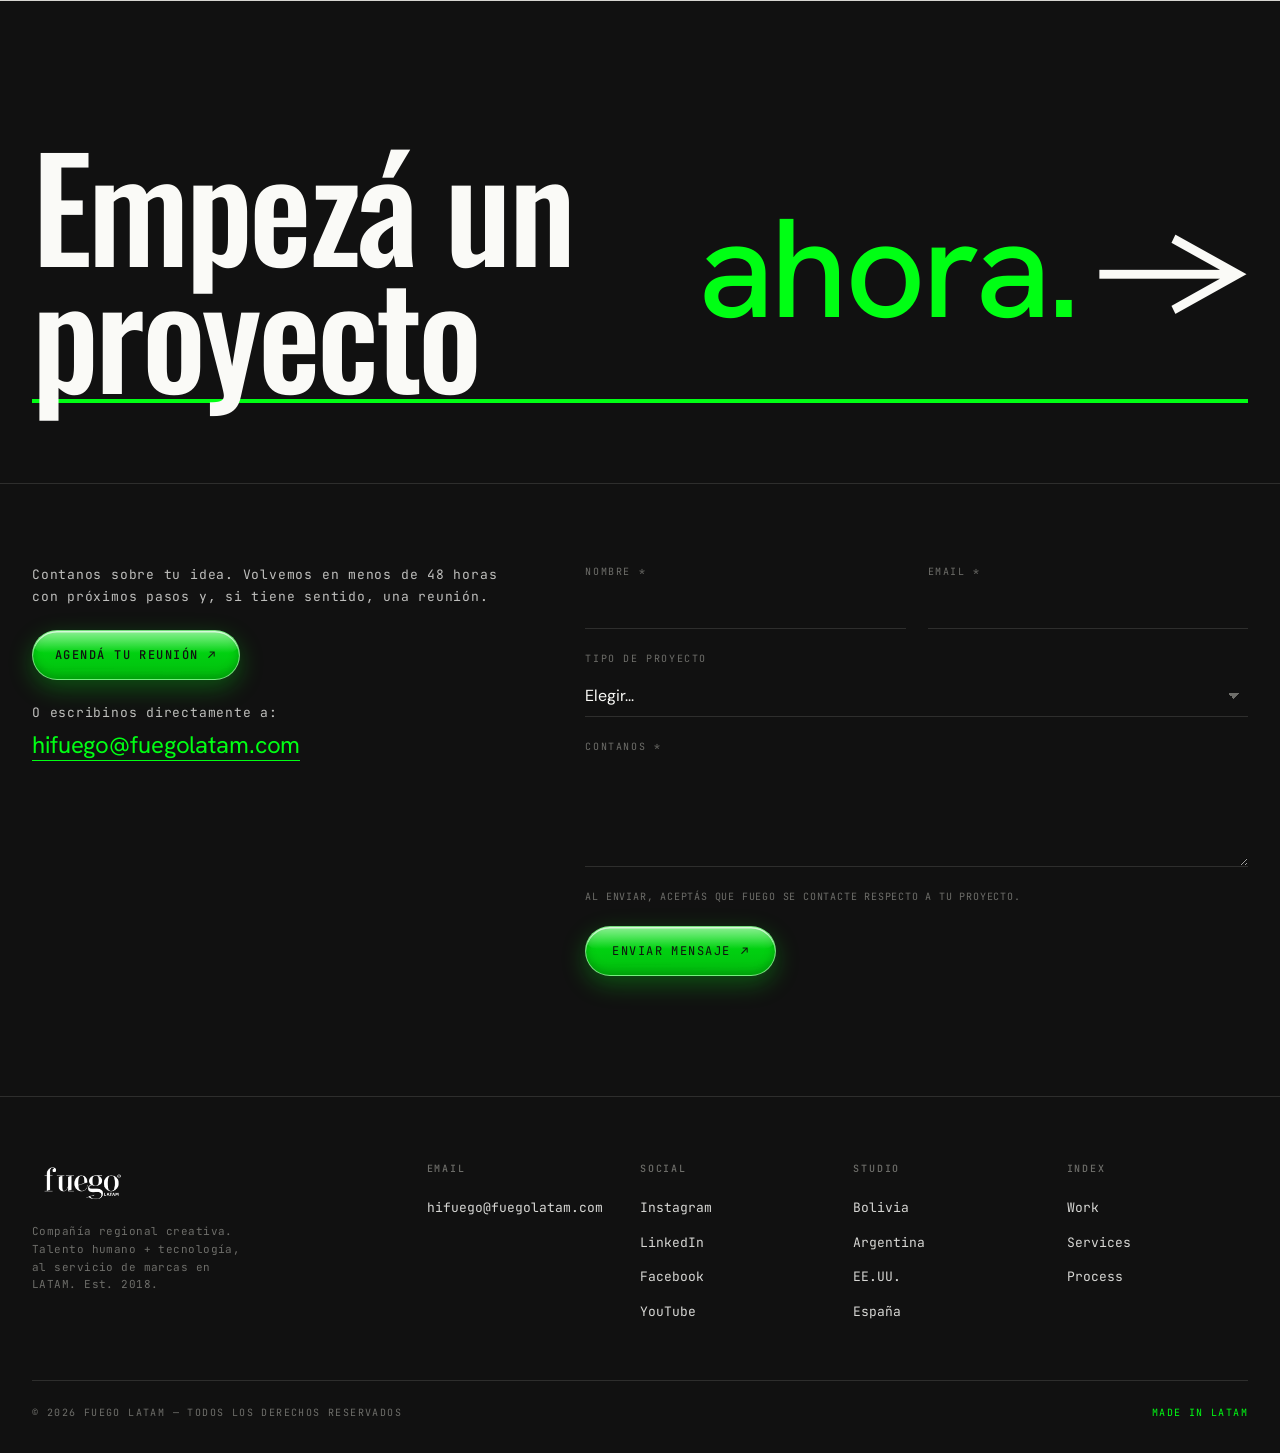
==== commit 7a8244d9: "Actualizacion" ====
--- a/index.html
+++ b/index.html
@@ -2184,7 +2184,7 @@
 
     // ===== SERVICES =====
     '[data-i="sv.title"]':       { en: '<em>Services</em>' },
-    '[data-i="sv.sub"]':         { en: 'Six disciplines, one team. From strategy to final product: branding, content, production, e-commerce, creative direction and human research powered by AI.' },
+    '[data-i="sv.sub"]':         { en: 'Six disciplines, one team. From strategy to final product: branding, content, production, e-commerce, creative direction and human research powered by IA.' },
 
     '[data-i="sv.01.h"]':        { en: '<em>Campaigns</em>' },
     '[data-i="sv.01.p"]':        { en: 'Cinematic brand campaigns designed to capture attention and move culture. From creative concept to final execution, we develop visually impactful pieces built for digital platforms, live experiences and modern communication ecosystems.' },
@@ -2202,7 +2202,7 @@
     '[data-i="sv.05.p"]':        { en: 'Design is part of Fuego\'s DNA. We create solid visual systems, identities, presentations, digital assets and campaign pieces designed to look powerful, feel current and give brands a recognizable presence at every touchpoint. From clean corporate design to culture-driven visuals, we know how to make things stand out.' },
 
     '[data-i="sv.06.h"]':        { en: 'Brand Strategy &amp; Human <em>Research</em>' },
-    '[data-i="sv.06.p"]':        { en: 'Strategy built from human behavior, amplified by AI. We combine cultural analysis, audience insights, trend mapping and AI tools to understand how people think, consume and connect with brands. The result: sharper positioning, smarter creative decisions and ideas based on real human patterns, not assumptions.' },
+    '[data-i="sv.06.p"]':        { en: 'Strategy built from human behavior, amplified by IA. We combine cultural analysis, audience insights, trend mapping and AI tools to understand how people think, consume and connect with brands. The result: sharper positioning, smarter creative decisions and ideas based on real human patterns, not assumptions.' },
 
     // ===== PROCESS =====
     '[data-i="pr.idea"]':        { en: 'IDEA' },
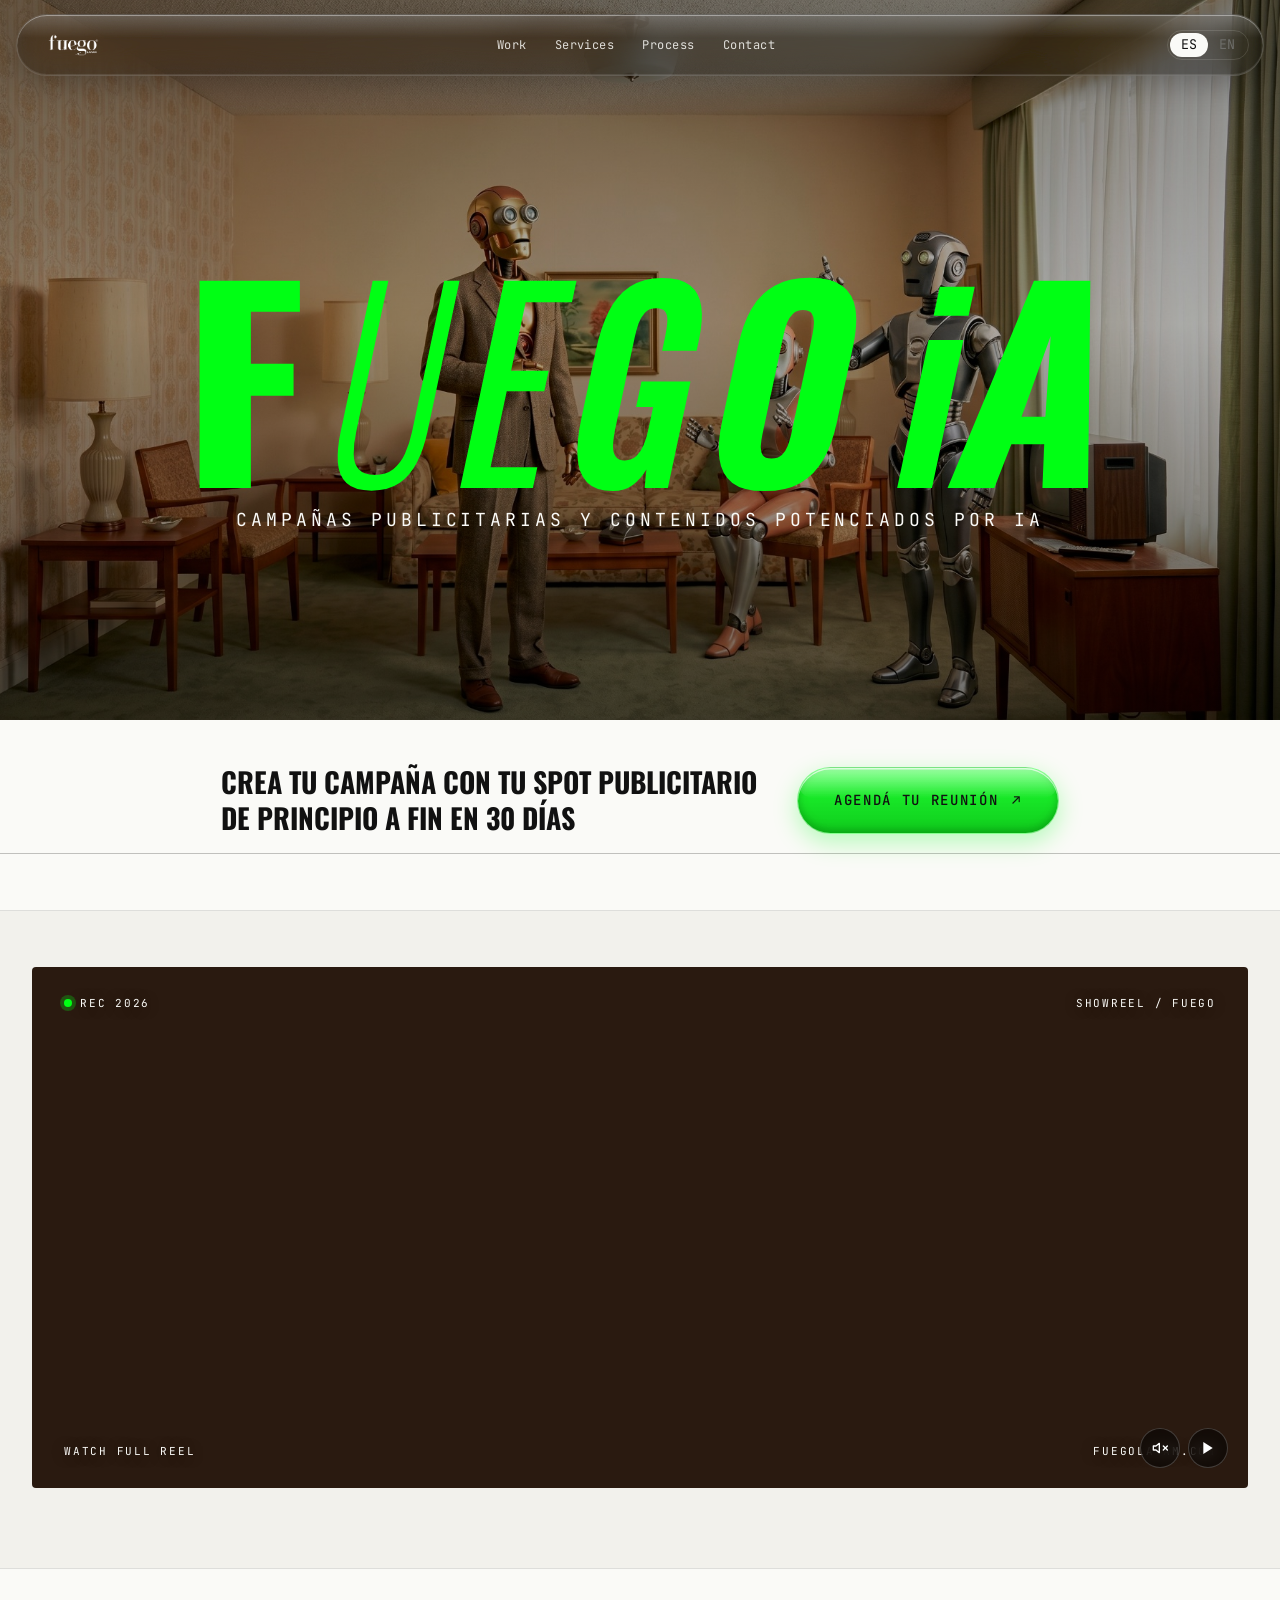
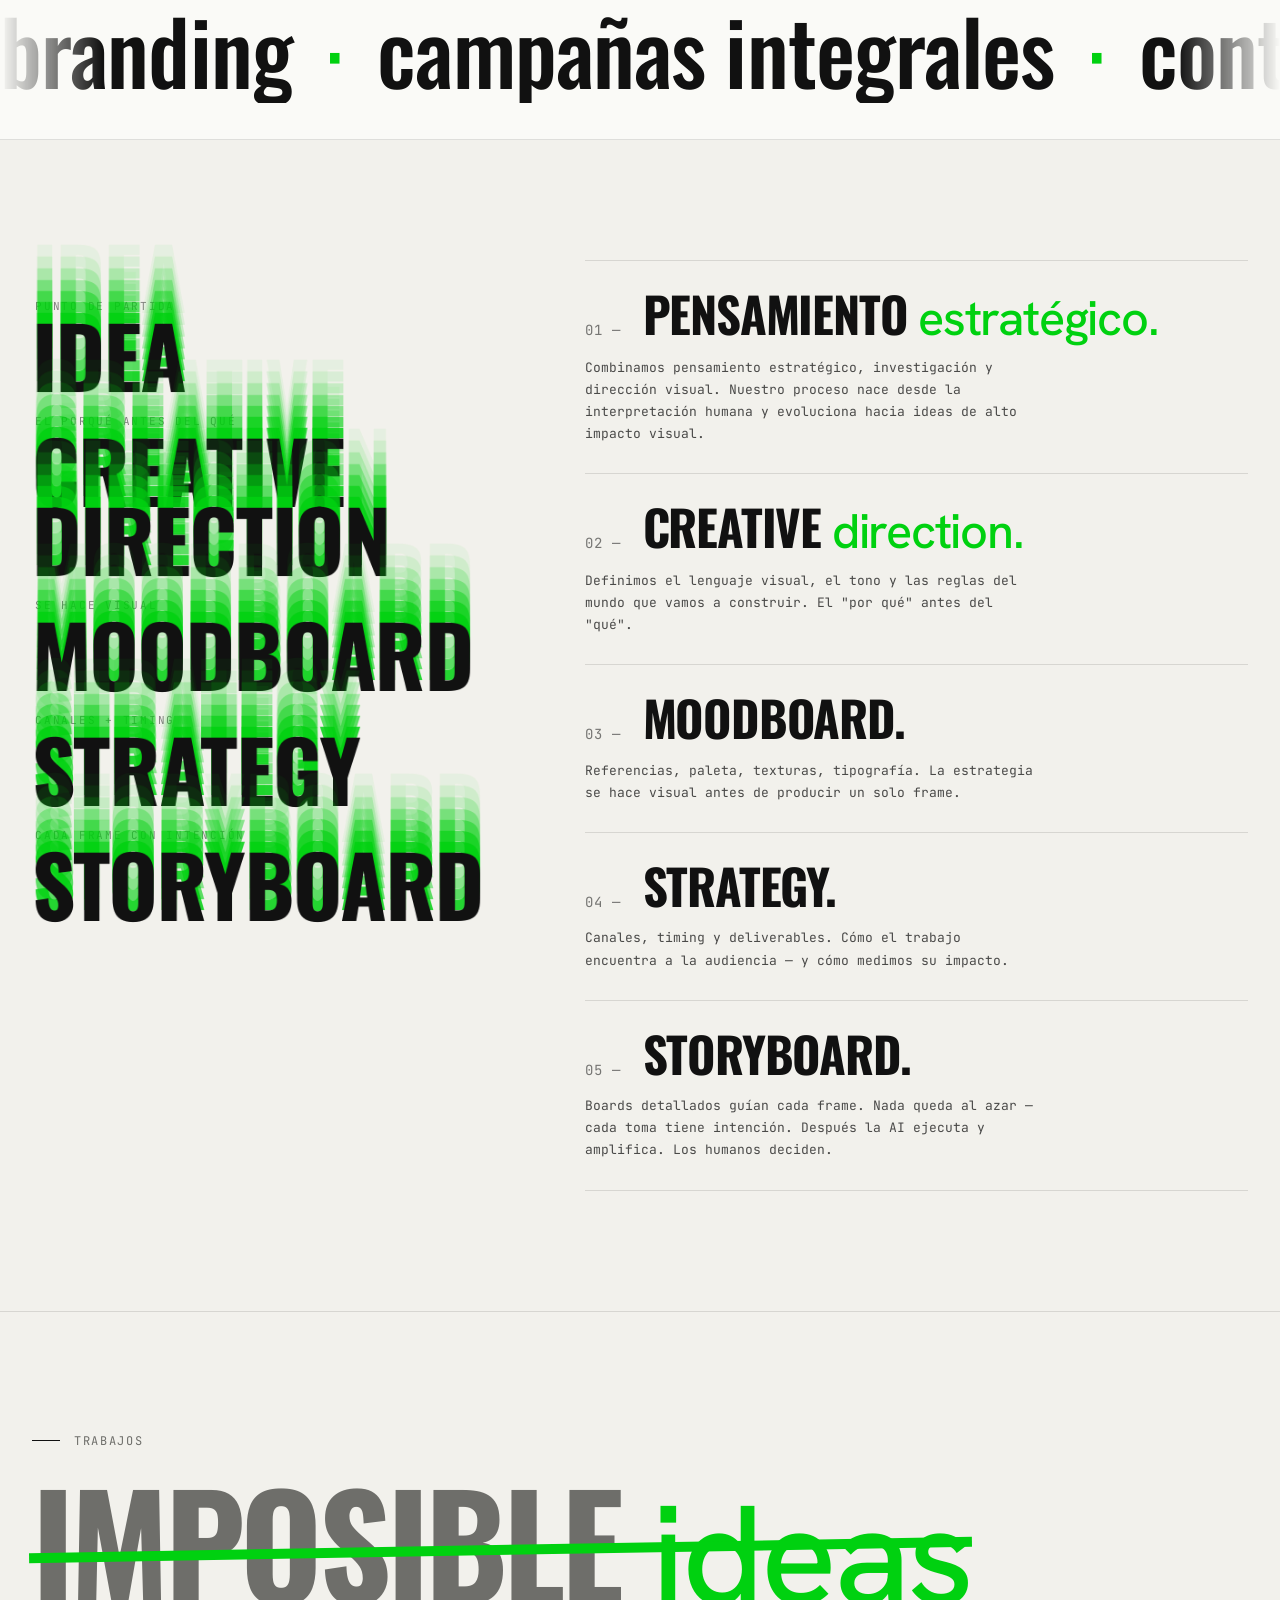
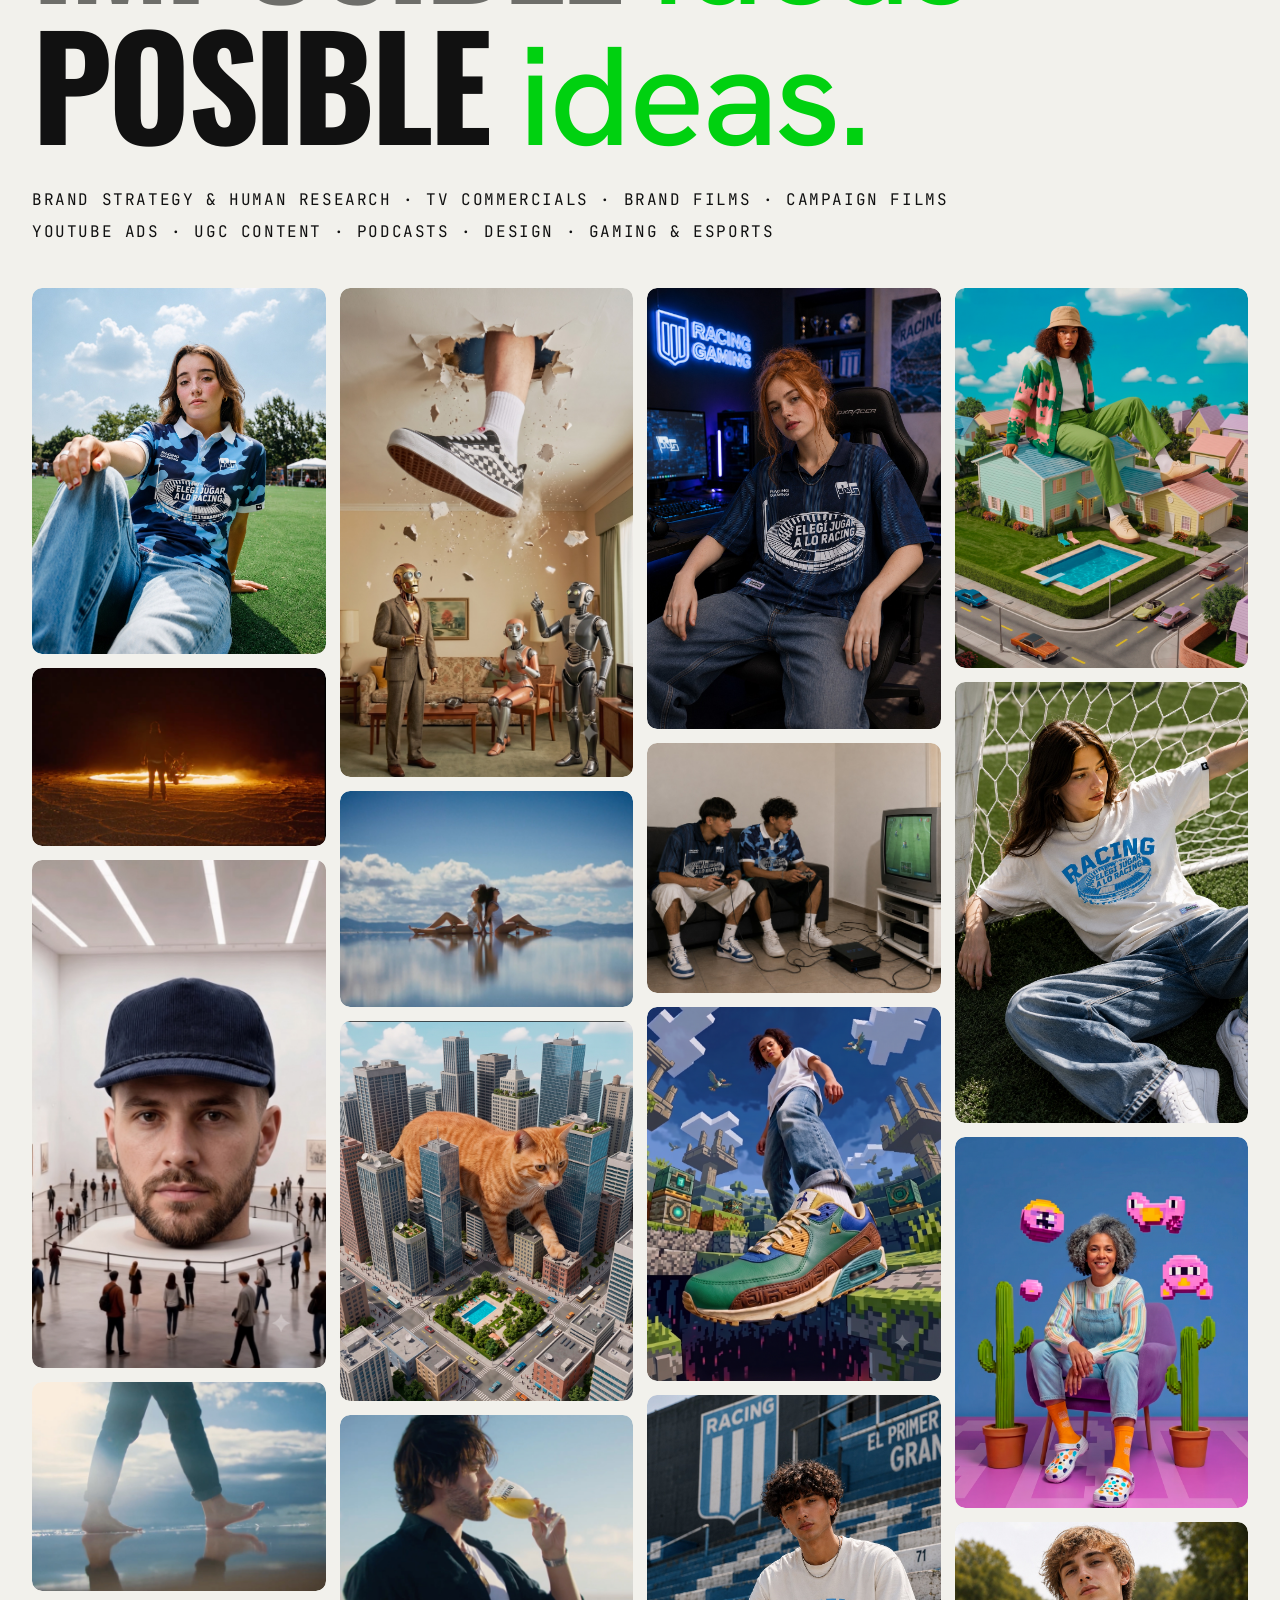
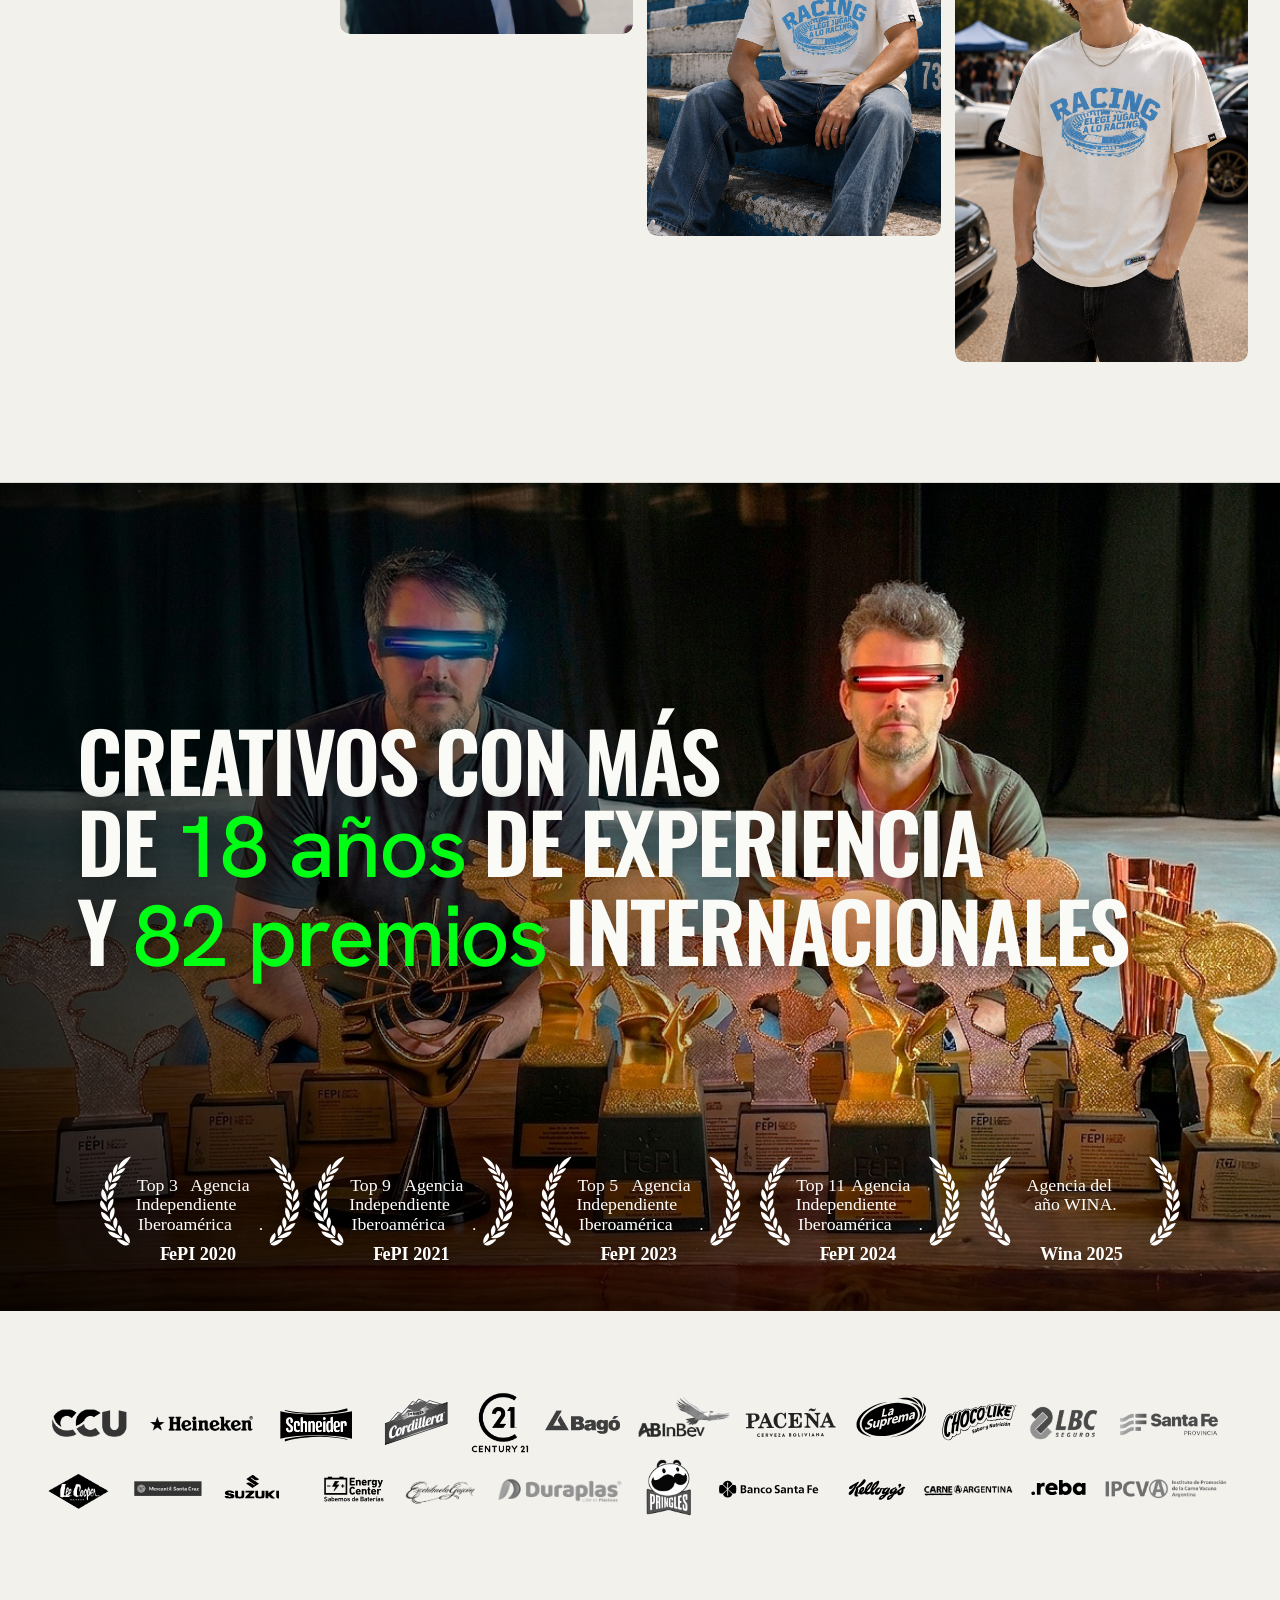
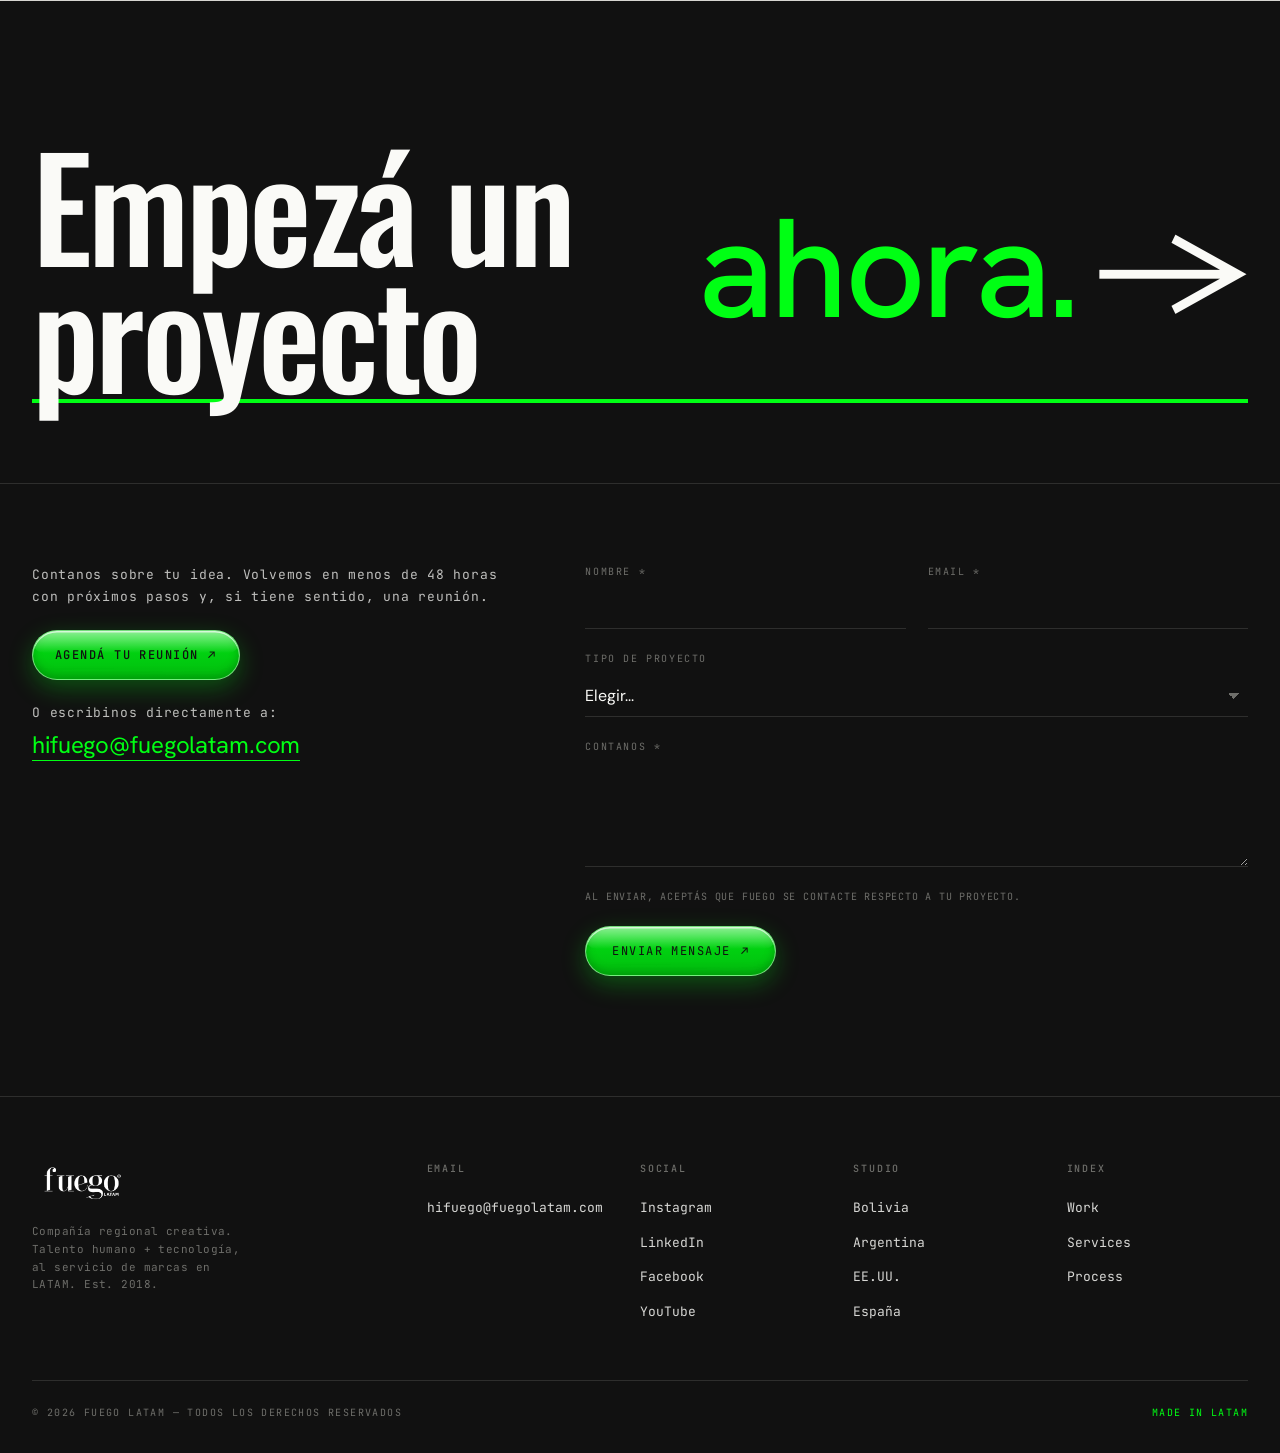
==== commit e71232ab: "Actualizacion" ====
--- a/index.html
+++ b/index.html
@@ -2160,7 +2160,7 @@
       en: '<span class="row">Humans and <em>machines</em></span>\
            <span class="row">working <em>together.</em></span>'
     },
-    '[data-i="kin.sub"]':        { en: 'ADVERTISING CAMPAIGNS AND CONTENT POWERED BY AI' },
+    '[data-i="kin.sub"]':        { en: 'ADVERTISING CAMPAIGNS AND CONTENT POWERED BY IA' },
     '[data-i="hero.l1.label"]':  { en: '(Company)' },
     '[data-i="hero.l1.text"]':   { en: 'CREATE YOUR CAMPAIGN WITH YOUR AD SPOT<br>FROM START TO FINISH IN 30 DAYS' },
     '[data-i="hero.l2.label"]':  { en: '(Based in)' },
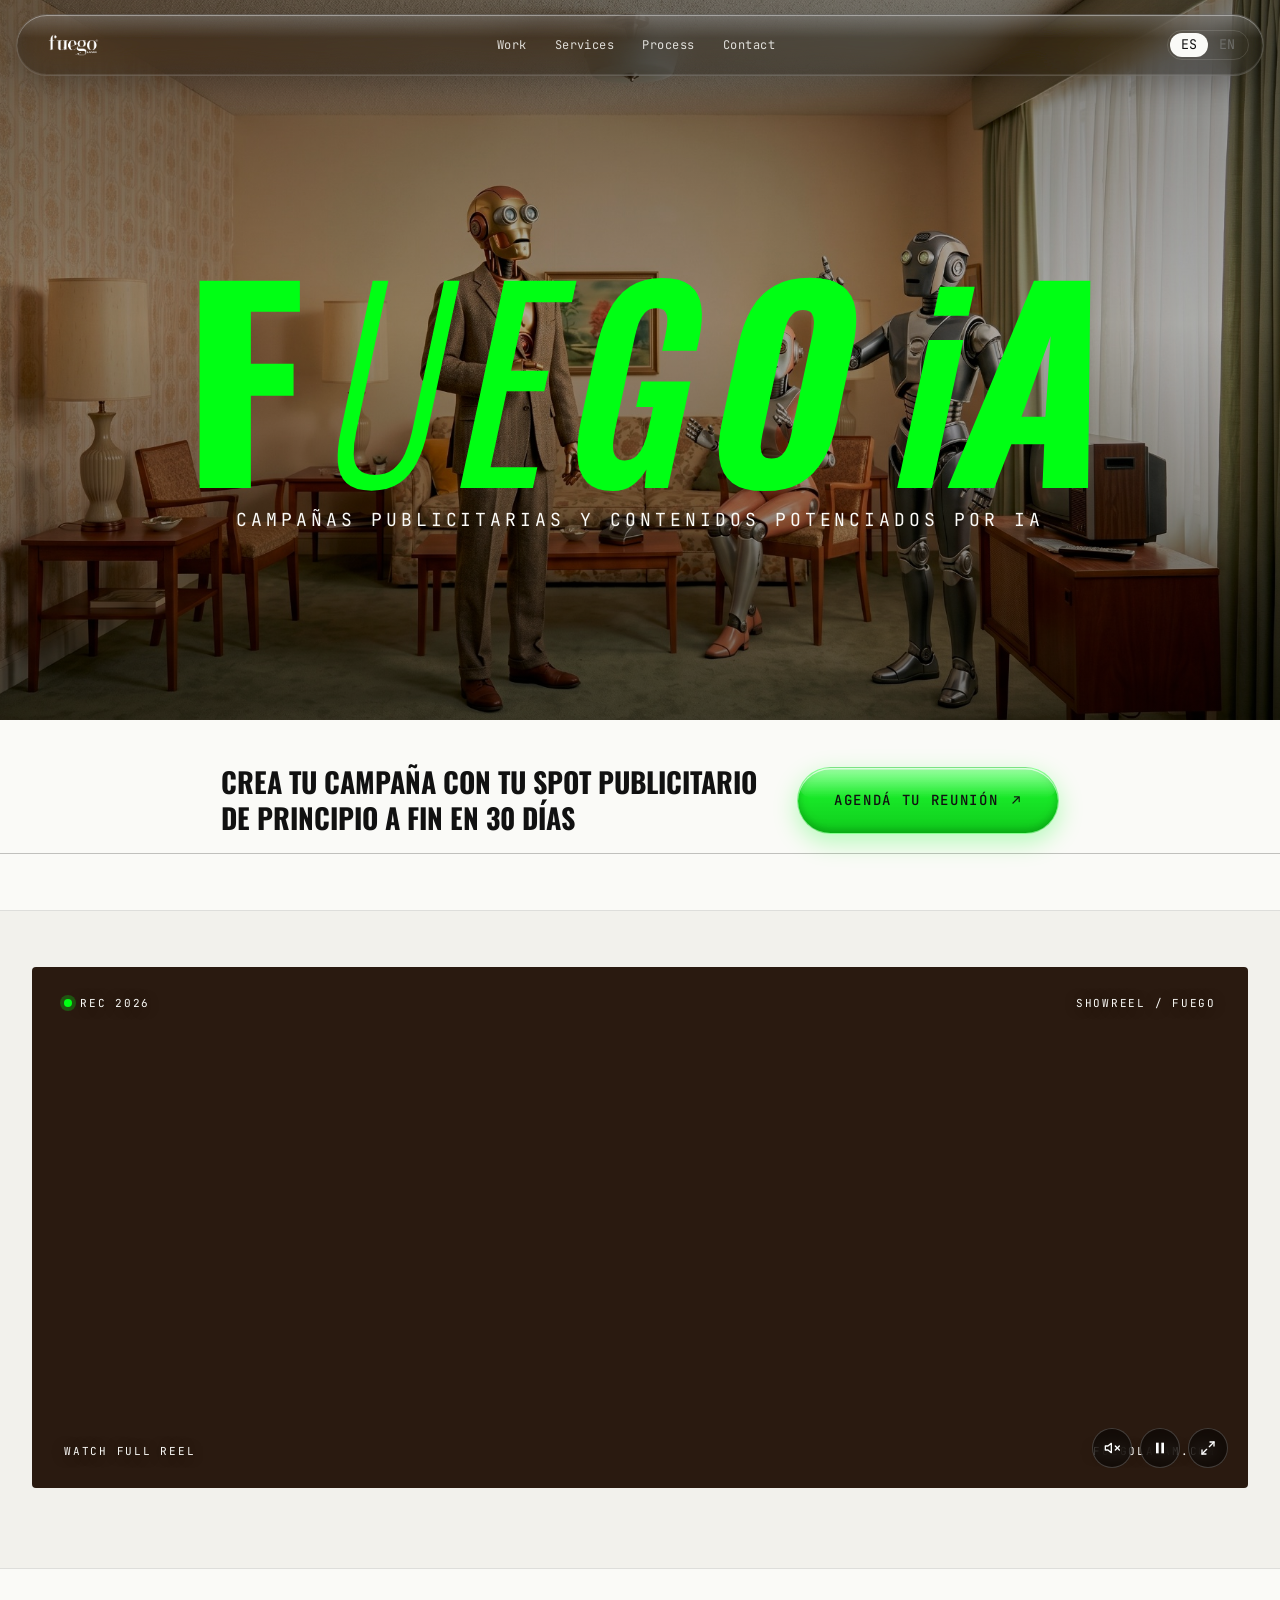
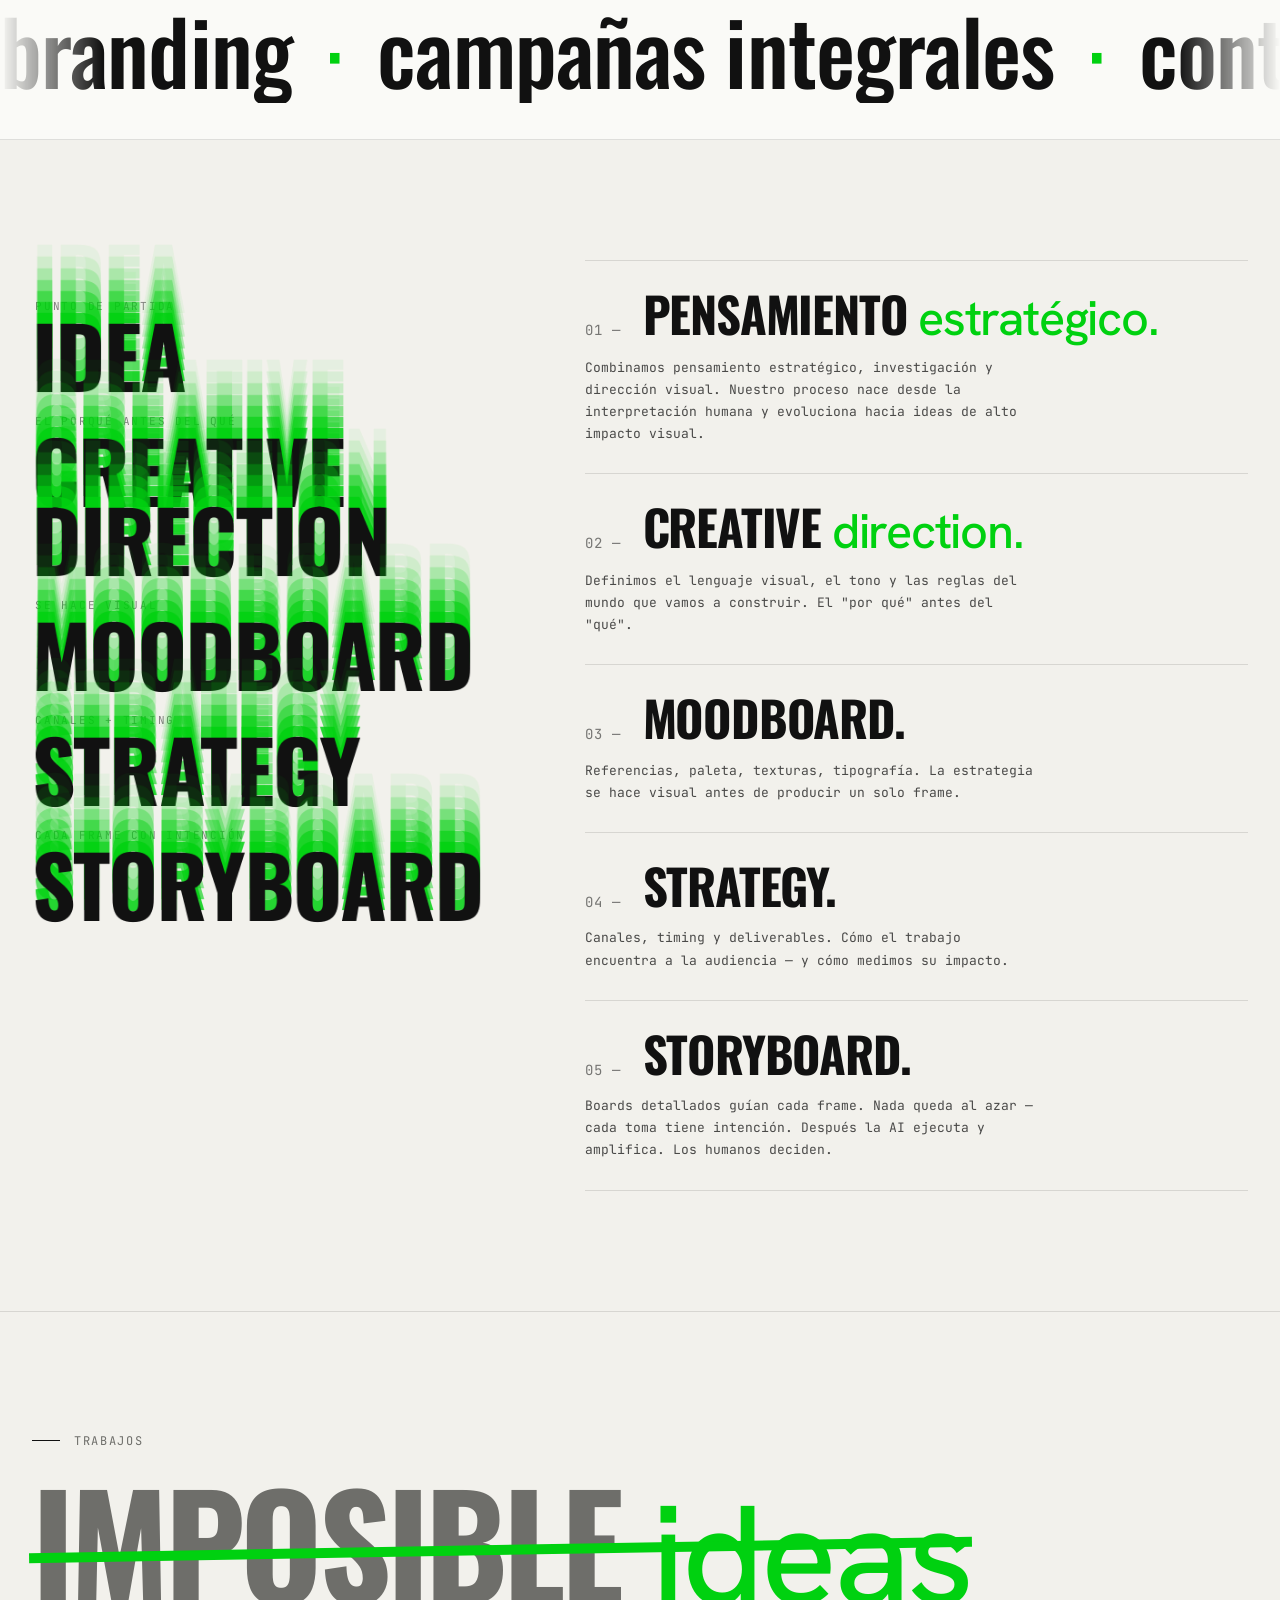
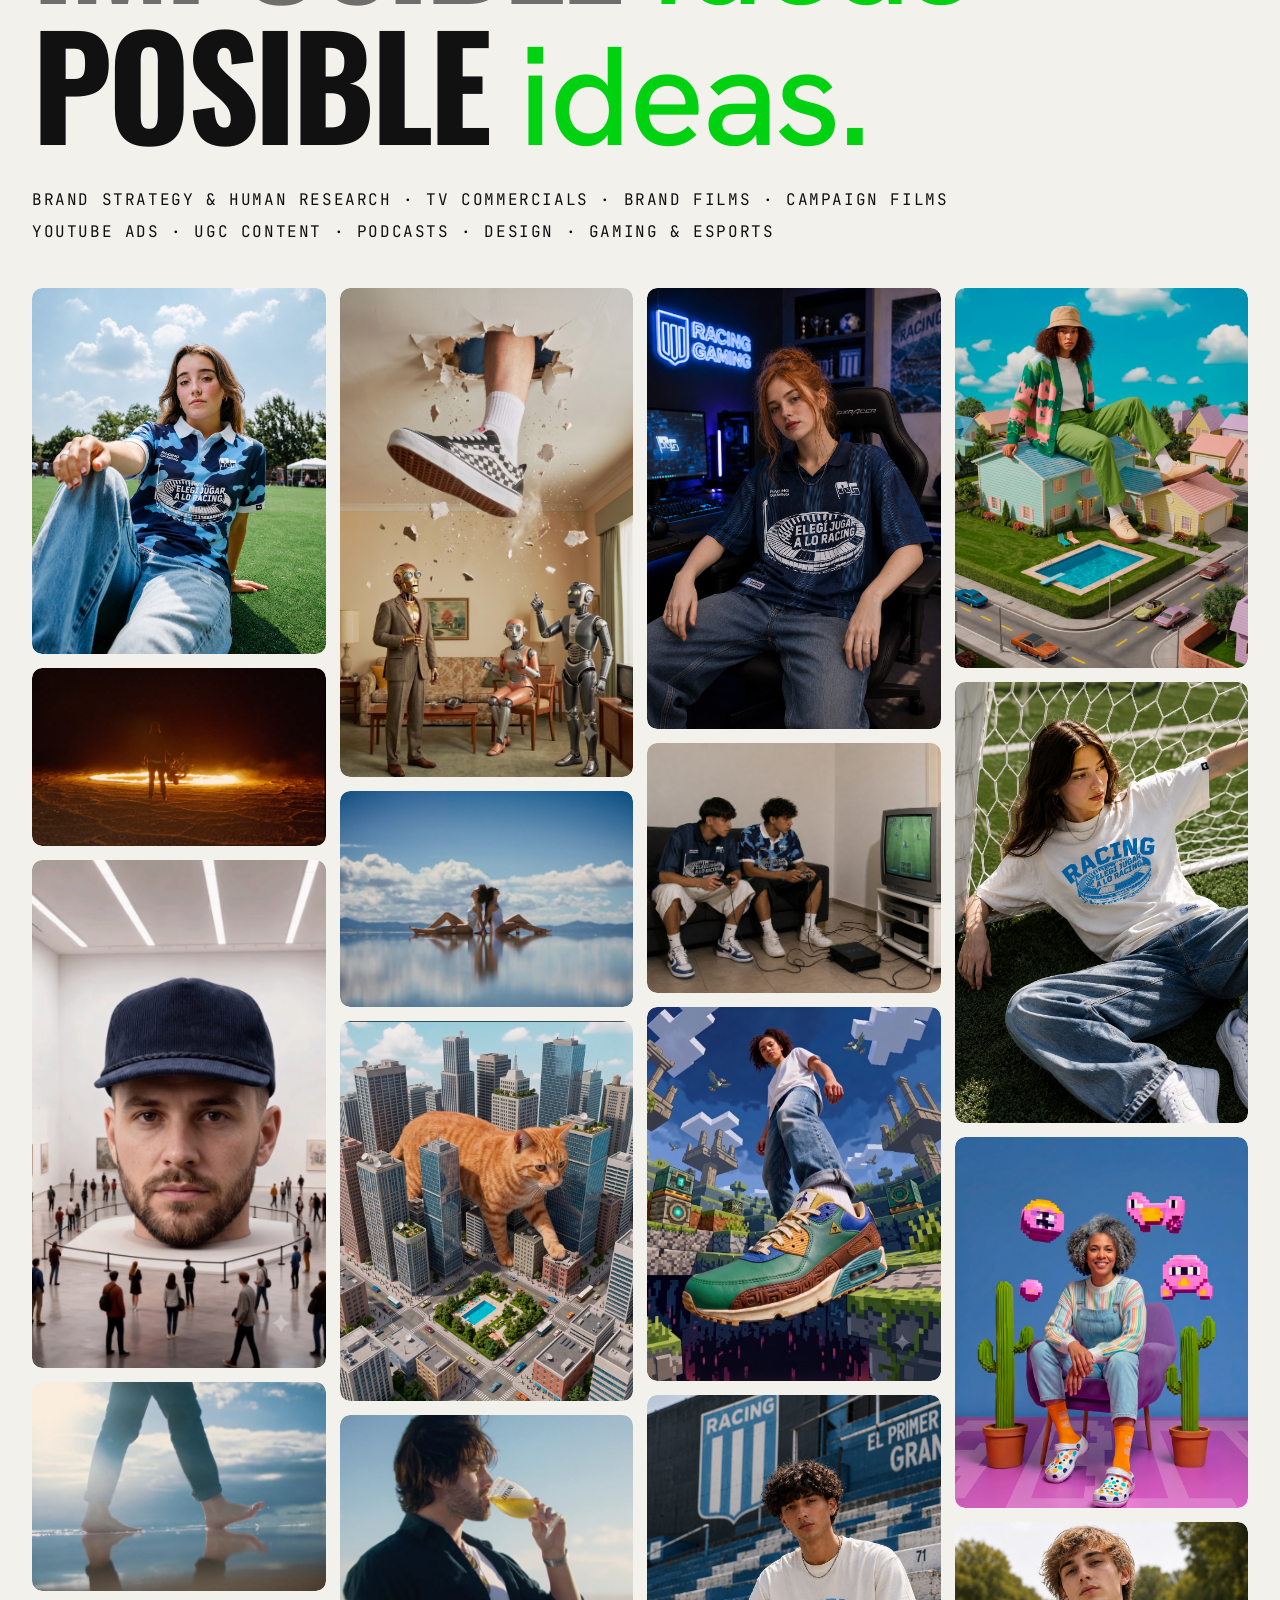
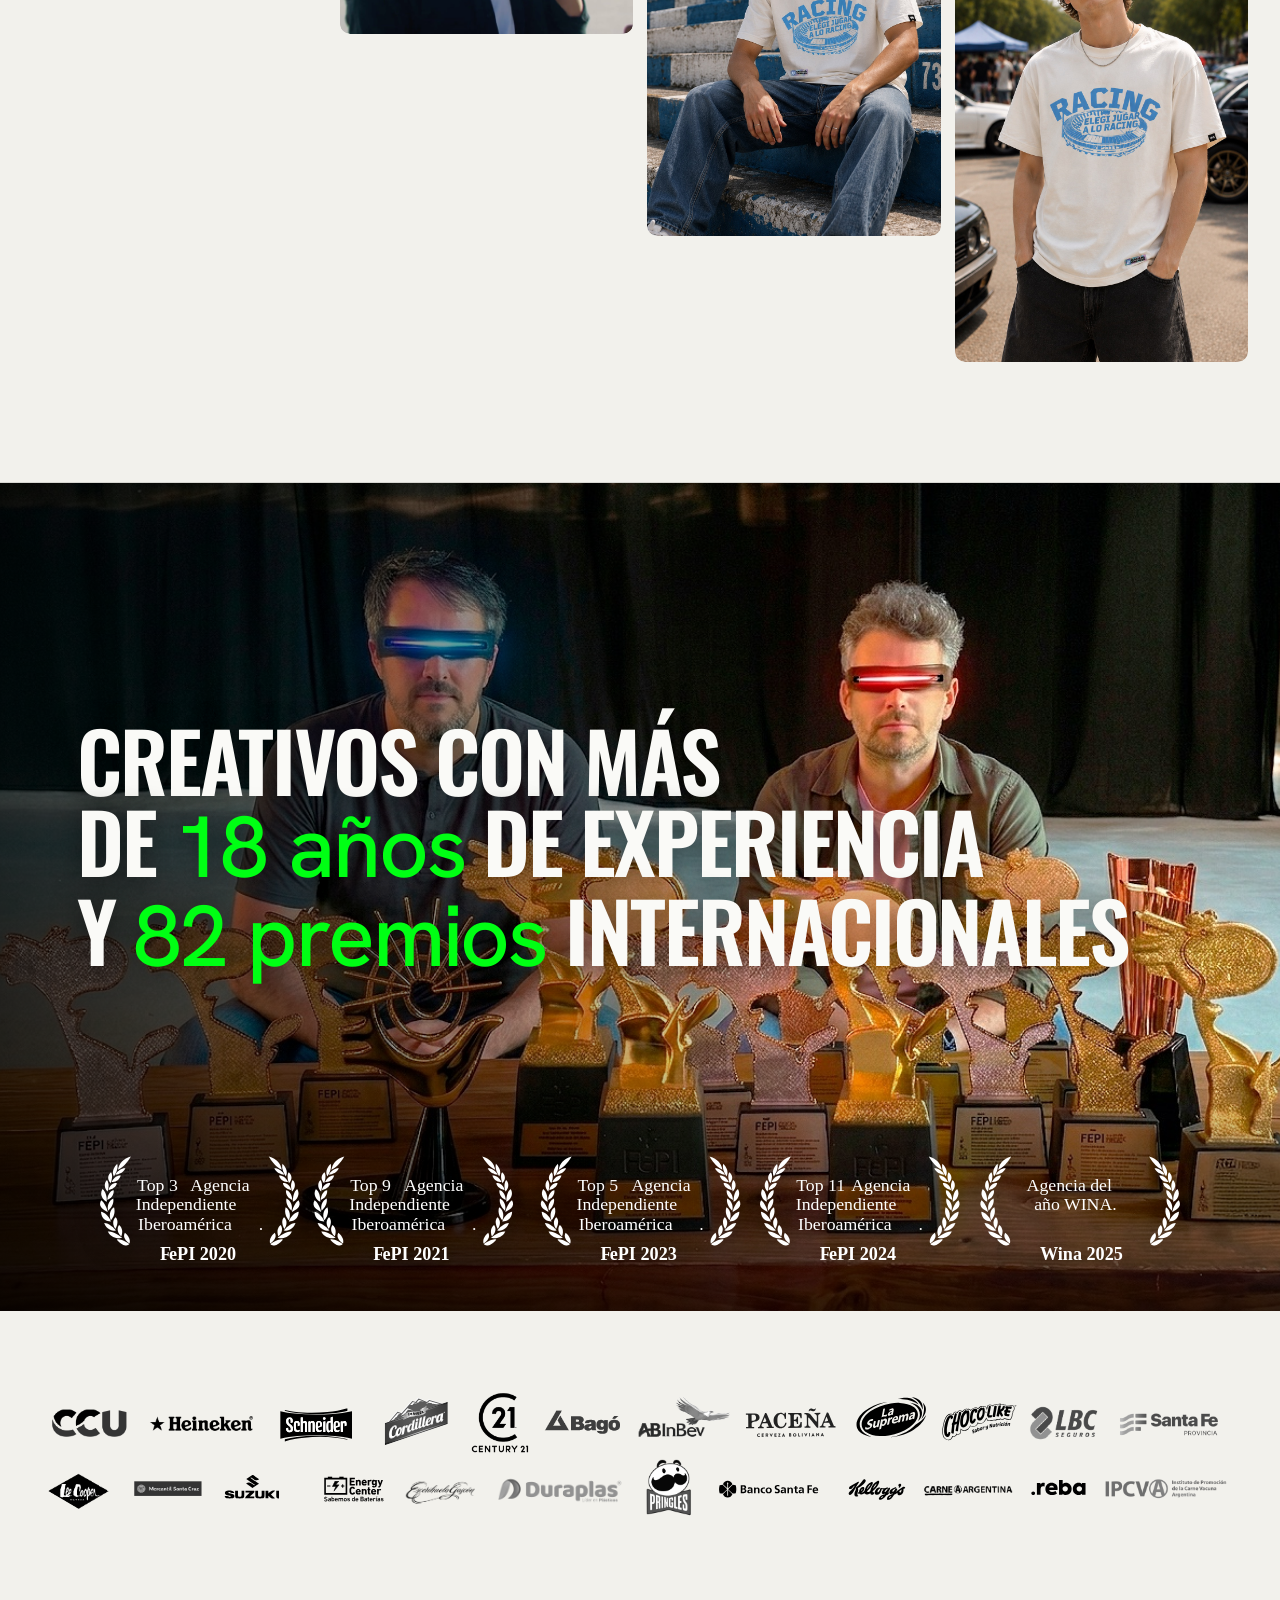
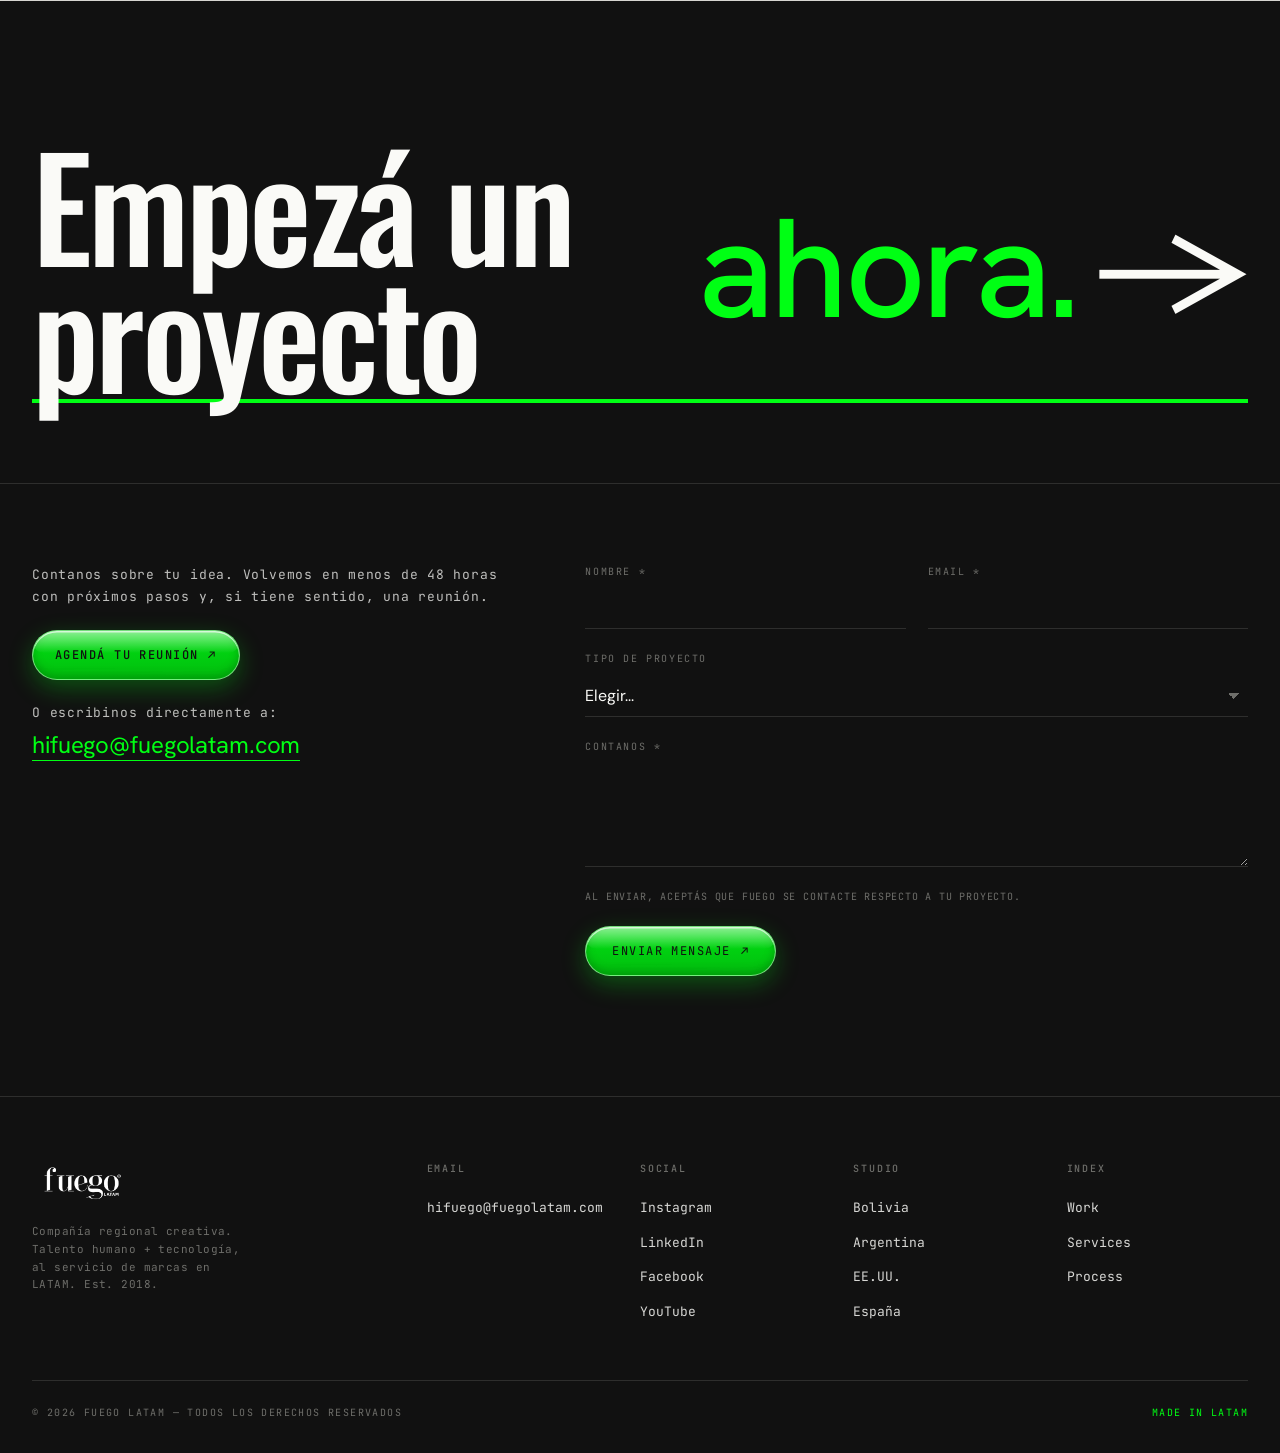
==== commit 8526e9fd: "Se cambio el video" ====
--- a/index.html
+++ b/index.html
@@ -1759,9 +1759,7 @@
 <!-- ===================== SHOWREEL ===================== -->
 <section class="showreel-wrap">
   <div class="showreel">
-    <video id="reel-video" class="reel-video" loop playsinline autoplay muted>
-      <source src="assets/Construred_16-9_34_segundos.mp4" type="video/mp4">
-    </video>
+    <iframe id="yt-player" src="https://www.youtube.com/embed/PtqEQxayKxI?autoplay=1&mute=1&loop=1&playlist=PtqEQxayKxI&controls=0&rel=0&playsinline=1&enablejsapi=1" allow="autoplay; encrypted-media; picture-in-picture; fullscreen" allowfullscreen style="position:absolute;inset:0;width:100%;height:100%;border:none;"></iframe>
     <div class="reel-clickarea" id="reel-clickarea"></div>
     <div class="reel-controls">
       <button class="reel-btn" id="reel-mute-btn" aria-label="Activar sonido">
@@ -1775,6 +1773,14 @@
         <svg viewBox="0 0 24 24" fill="currentColor" id="play-icon">
           <rect x="6" y="4" width="4" height="16"/>
           <rect x="14" y="4" width="4" height="16"/>
+        </svg>
+      </button>
+      <button class="reel-btn" id="reel-fullscreen-btn" aria-label="Pantalla completa">
+        <svg viewBox="0 0 24 24" fill="none" stroke="currentColor" stroke-width="2" stroke-linecap="round" stroke-linejoin="round">
+          <polyline points="15 3 21 3 21 9"/>
+          <polyline points="9 21 3 21 3 15"/>
+          <line x1="21" y1="3" x2="14" y2="10"/>
+          <line x1="3" y1="21" x2="10" y2="14"/>
         </svg>
       </button>
     </div>
@@ -2338,68 +2344,130 @@
 </script>
 
 <script>
-  (function() {
-    var video = document.getElementById('reel-video');
+  // YouTube Player API
+  var tag = document.createElement('script');
+  tag.src = "https://www.youtube.com/iframe_api";
+  var firstScriptTag = document.getElementsByTagName('script')[0];
+  firstScriptTag.parentNode.insertBefore(tag, firstScriptTag);
+
+  var ytPlayer;
+  var isMuted = true;
+  var isPlaying = true;
+  var userPaused = false;
+  var firstClick = true;
+
+  function onYouTubeIframeAPIReady() {
+    ytPlayer = new YT.Player('yt-player', {
+      events: {
+        'onReady': onPlayerReady,
+        'onStateChange': onPlayerStateChange
+      }
+    });
+  }
+
+  function onPlayerReady(event) {
+    event.target.mute();
+    event.target.playVideo();
+    setupControls();
+    setupScrollObserver();
+  }
+
+  function onPlayerStateChange(event) {
+    var playIcon = document.getElementById('play-icon');
+    if (event.data == YT.PlayerState.PLAYING) {
+      isPlaying = true;
+      playIcon.innerHTML = '<rect x="6" y="4" width="4" height="16"/><rect x="14" y="4" width="4" height="16"/>';
+    } else if (event.data == YT.PlayerState.PAUSED) {
+      isPlaying = false;
+      playIcon.innerHTML = '<polygon points="5 3 19 12 5 21 5 3"/>';
+    }
+  }
+
+  function updateMuteIcon() {
+    var muteBtn = document.getElementById('reel-mute-btn');
+    muteBtn.querySelector('svg').innerHTML = isMuted
+      ? '<polygon points="11 5 6 9 2 9 2 15 6 15 11 19 11 5"/><line x1="23" y1="9" x2="17" y2="15"/><line x1="17" y1="9" x2="23" y2="15"/>'
+      : '<polygon points="11 5 6 9 2 9 2 15 6 15 11 19 11 5"/><path d="M19.07 4.93a10 10 0 0 1 0 14.14M15.54 8.46a5 5 0 0 1 0 7.07" class="sound-wave"/>';
+  }
+
+  function setupControls() {
     var muteBtn = document.getElementById('reel-mute-btn');
     var clickArea = document.getElementById('reel-clickarea');
     var playBtn = document.getElementById('reel-play-btn');
-    var playIcon = document.getElementById('play-icon');
-    var userPaused = false;
-    var firstClick = true;
-
-    // Update mute icon
-    function updateMuteIcon() {
-      muteBtn.querySelector('svg').innerHTML = video.muted
-        ? '<polygon points="11 5 6 9 2 9 2 15 6 15 11 19 11 5"/><line x1="23" y1="9" x2="17" y2="15"/><line x1="17" y1="9" x2="23" y2="15"/>'
-        : '<polygon points="11 5 6 9 2 9 2 15 6 15 11 19 11 5"/><path d="M19.07 4.93a10 10 0 0 1 0 14.14M15.54 8.46a5 5 0 0 1 0 7.07" class="sound-wave"/>';
-    }
-
-    // Mute/Unmute
+
     muteBtn.addEventListener('click', function(e) {
       e.stopPropagation();
-      video.muted = !video.muted;
+      if (isMuted) {
+        ytPlayer.unMute();
+        isMuted = false;
+      } else {
+        ytPlayer.mute();
+        isMuted = true;
+      }
       updateMuteIcon();
     });
 
-    // Play/Pause on click anywhere
     function togglePlay() {
-      // First click: enable sound
       if (firstClick) {
-        video.muted = false;
+        ytPlayer.unMute();
+        isMuted = false;
         updateMuteIcon();
         firstClick = false;
       }
-      if (video.paused) {
-        video.play();
+      if (isPlaying) {
+        ytPlayer.pauseVideo();
+        userPaused = true;
+      } else {
+        ytPlayer.playVideo();
         userPaused = false;
-      } else {
-        video.pause();
-        userPaused = true;
       }
     }
+
     clickArea.addEventListener('click', togglePlay);
     playBtn.addEventListener('click', function(e) { e.stopPropagation(); togglePlay(); });
 
-    // Update play icon
-    video.addEventListener('play', function() {
-      playIcon.innerHTML = '<rect x="6" y="4" width="4" height="16"/><rect x="14" y="4" width="4" height="16"/>';
+    var fullscreenBtn = document.getElementById('reel-fullscreen-btn');
+    fullscreenBtn.addEventListener('click', function(e) {
+      e.stopPropagation();
+      var showreel = document.querySelector('.showreel');
+      var isFullscreen = document.fullscreenElement || document.webkitFullscreenElement || document.msFullscreenElement;
+      
+      if (isFullscreen) {
+        if (document.exitFullscreen) {
+          document.exitFullscreen();
+        } else if (document.webkitExitFullscreen) {
+          document.webkitExitFullscreen();
+        } else if (document.msExitFullscreen) {
+          document.msExitFullscreen();
+        }
+      } else {
+        if (showreel.requestFullscreen) {
+          showreel.requestFullscreen();
+        } else if (showreel.webkitRequestFullscreen) {
+          showreel.webkitRequestFullscreen();
+        } else if (showreel.msRequestFullscreen) {
+          showreel.msRequestFullscreen();
+        }
+      }
     });
-    video.addEventListener('pause', function() {
-      playIcon.innerHTML = '<polygon points="5 3 19 12 5 21 5 3"/>';
-    });
-
-    // Auto play/pause on scroll
+  }
+
+  function setupScrollObserver() {
+    var showreel = document.querySelector('.showreel');
     var observer = new IntersectionObserver(function(entries) {
       entries.forEach(function(entry) {
-        if (entry.isIntersecting && !userPaused) {
-          video.play();
-        } else if (!entry.isIntersecting) {
-          video.pause();
+        if (ytPlayer && ytPlayer.playVideo) {
+          if (entry.isIntersecting && !userPaused) {
+            ytPlayer.playVideo();
+          } else if (!entry.isIntersecting) {
+            ytPlayer.pauseVideo();
+          }
         }
       });
     }, { threshold: 0.3 });
-    observer.observe(video);
-  })();
+    observer.observe(showreel);
+  }
 </script>
+
 </body>
 </html>
